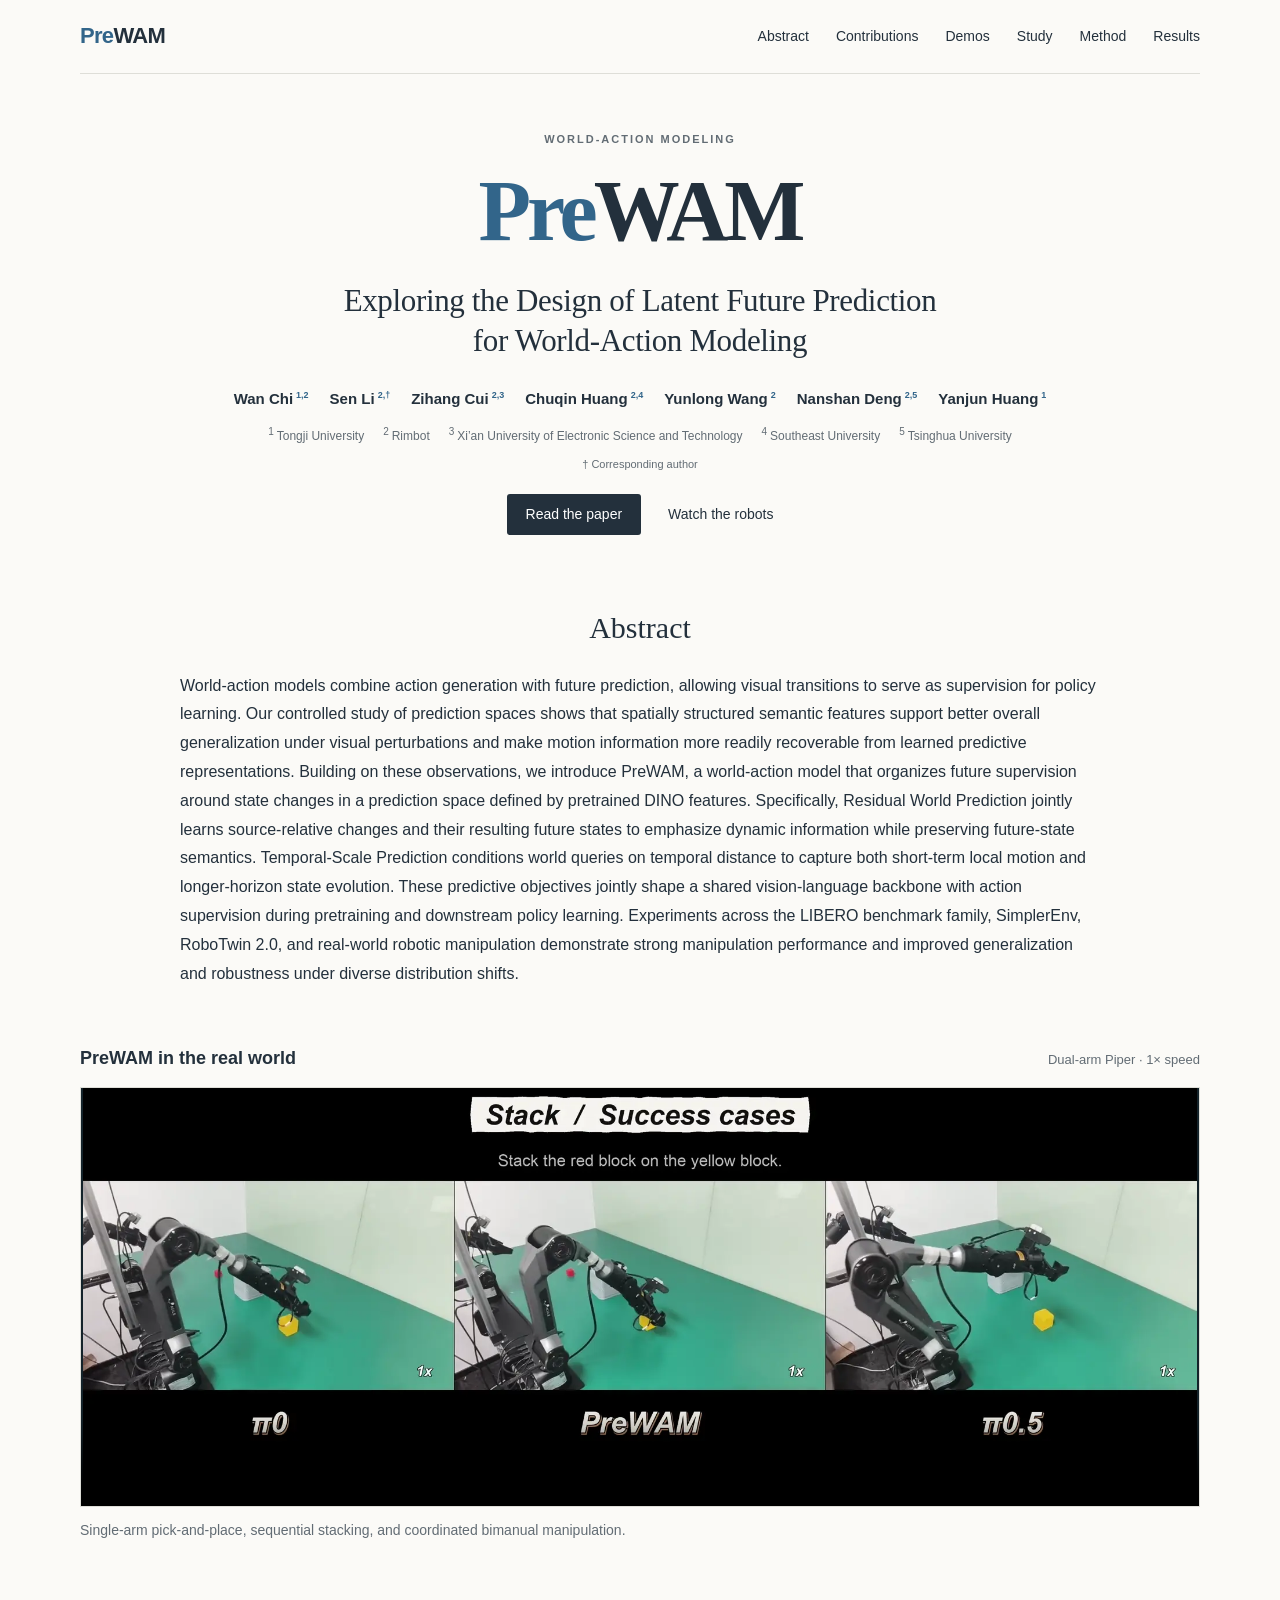
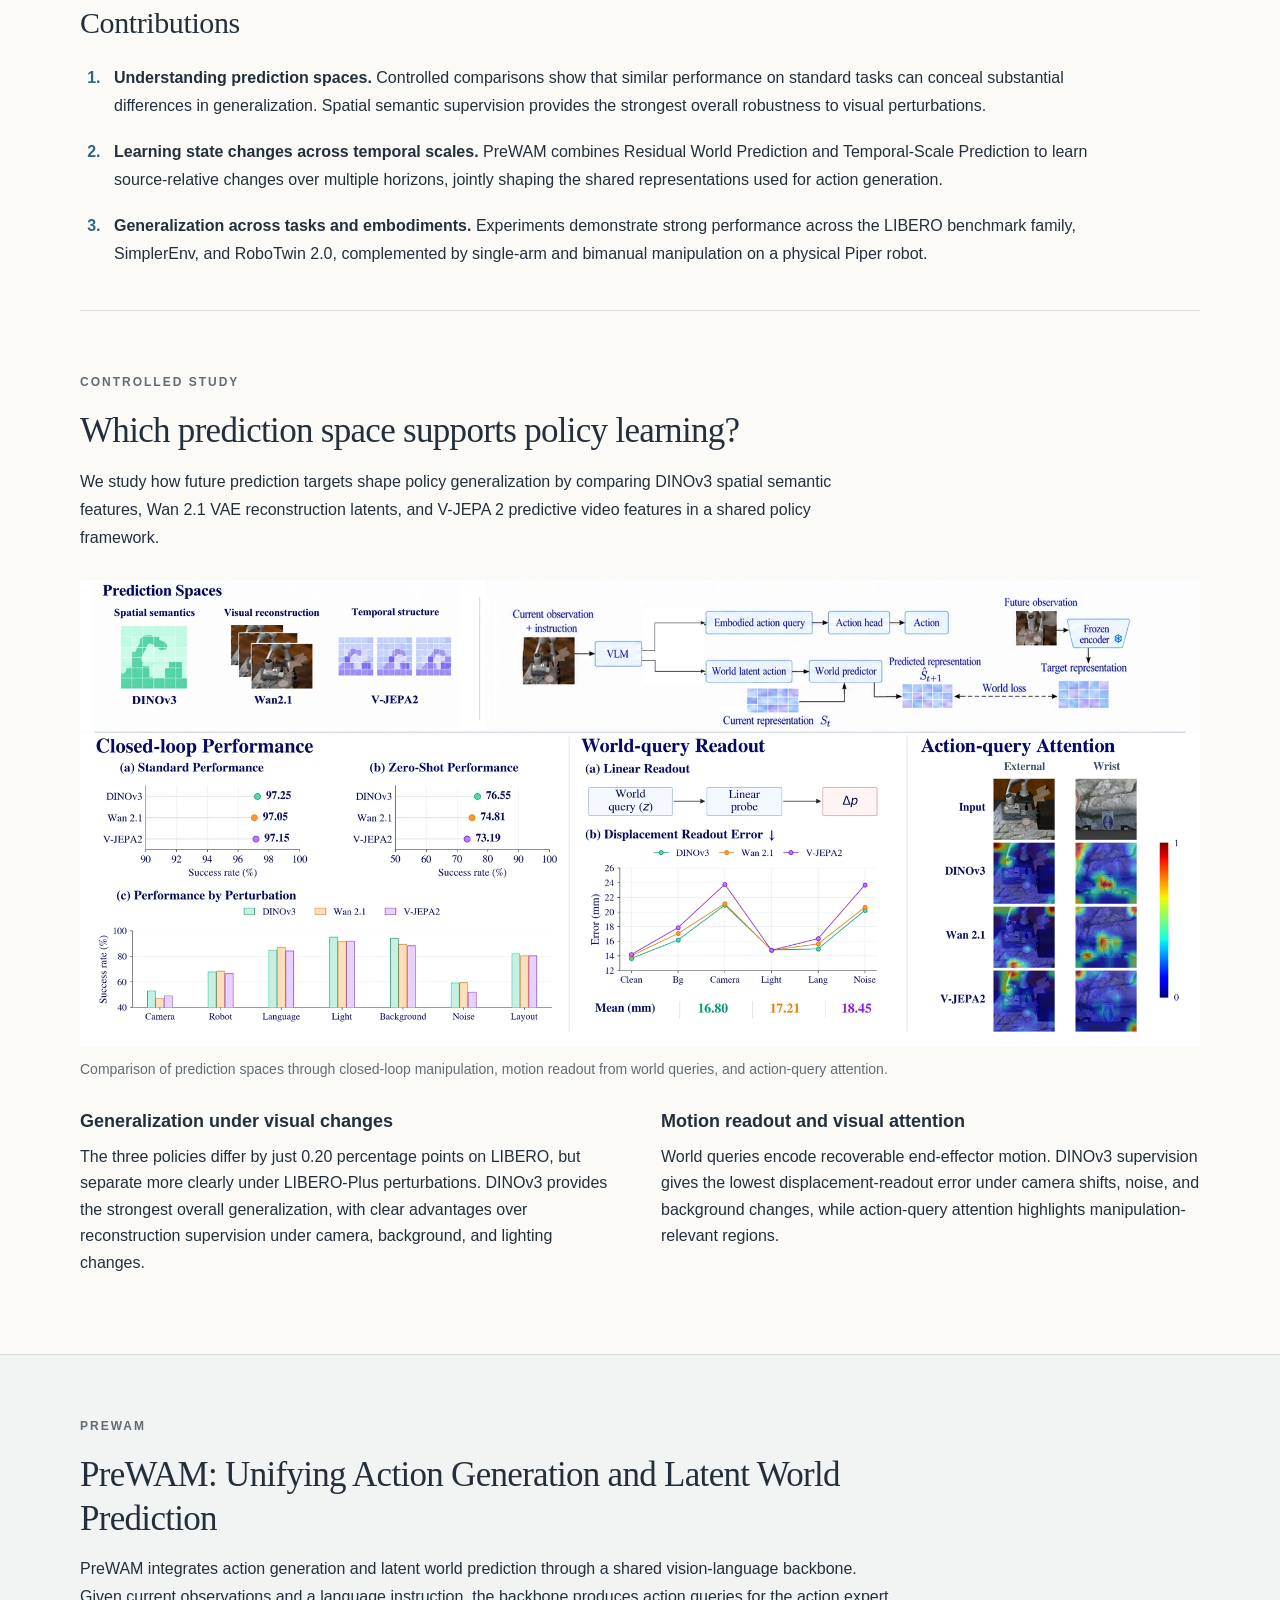
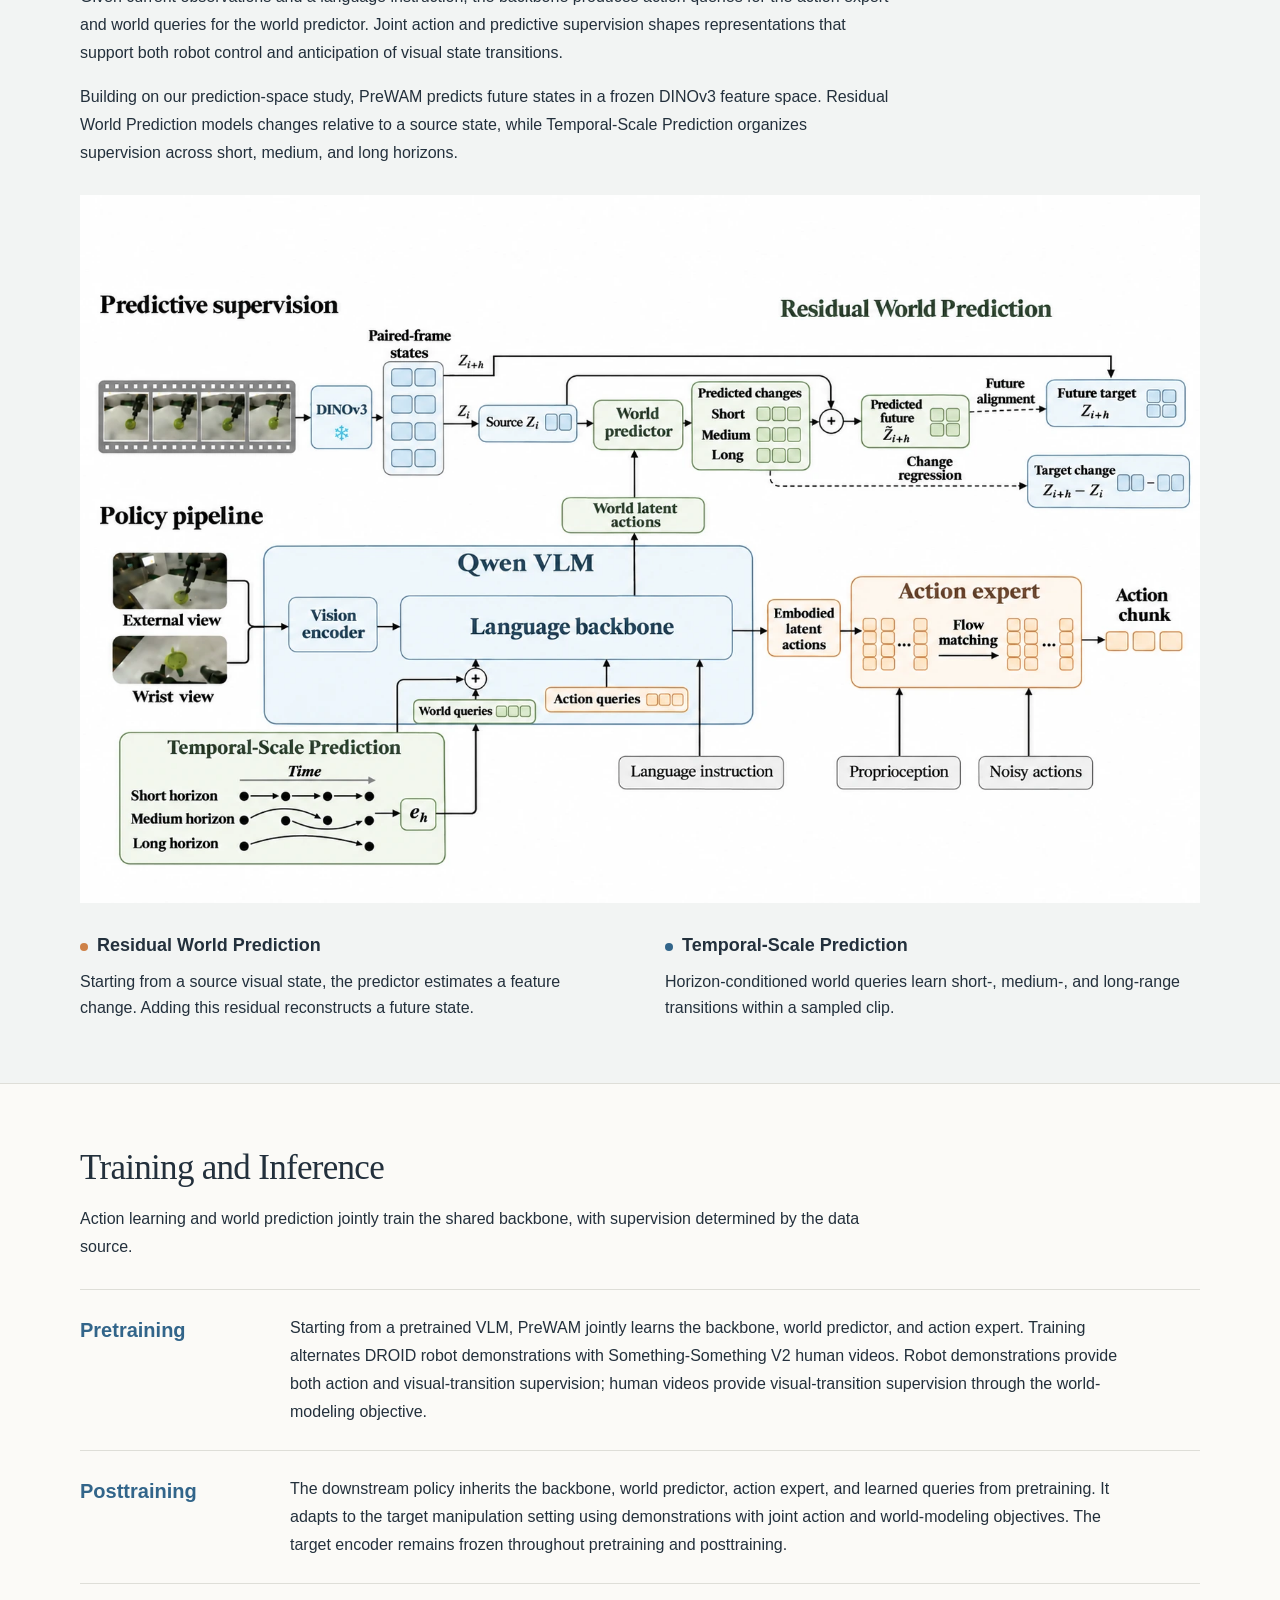
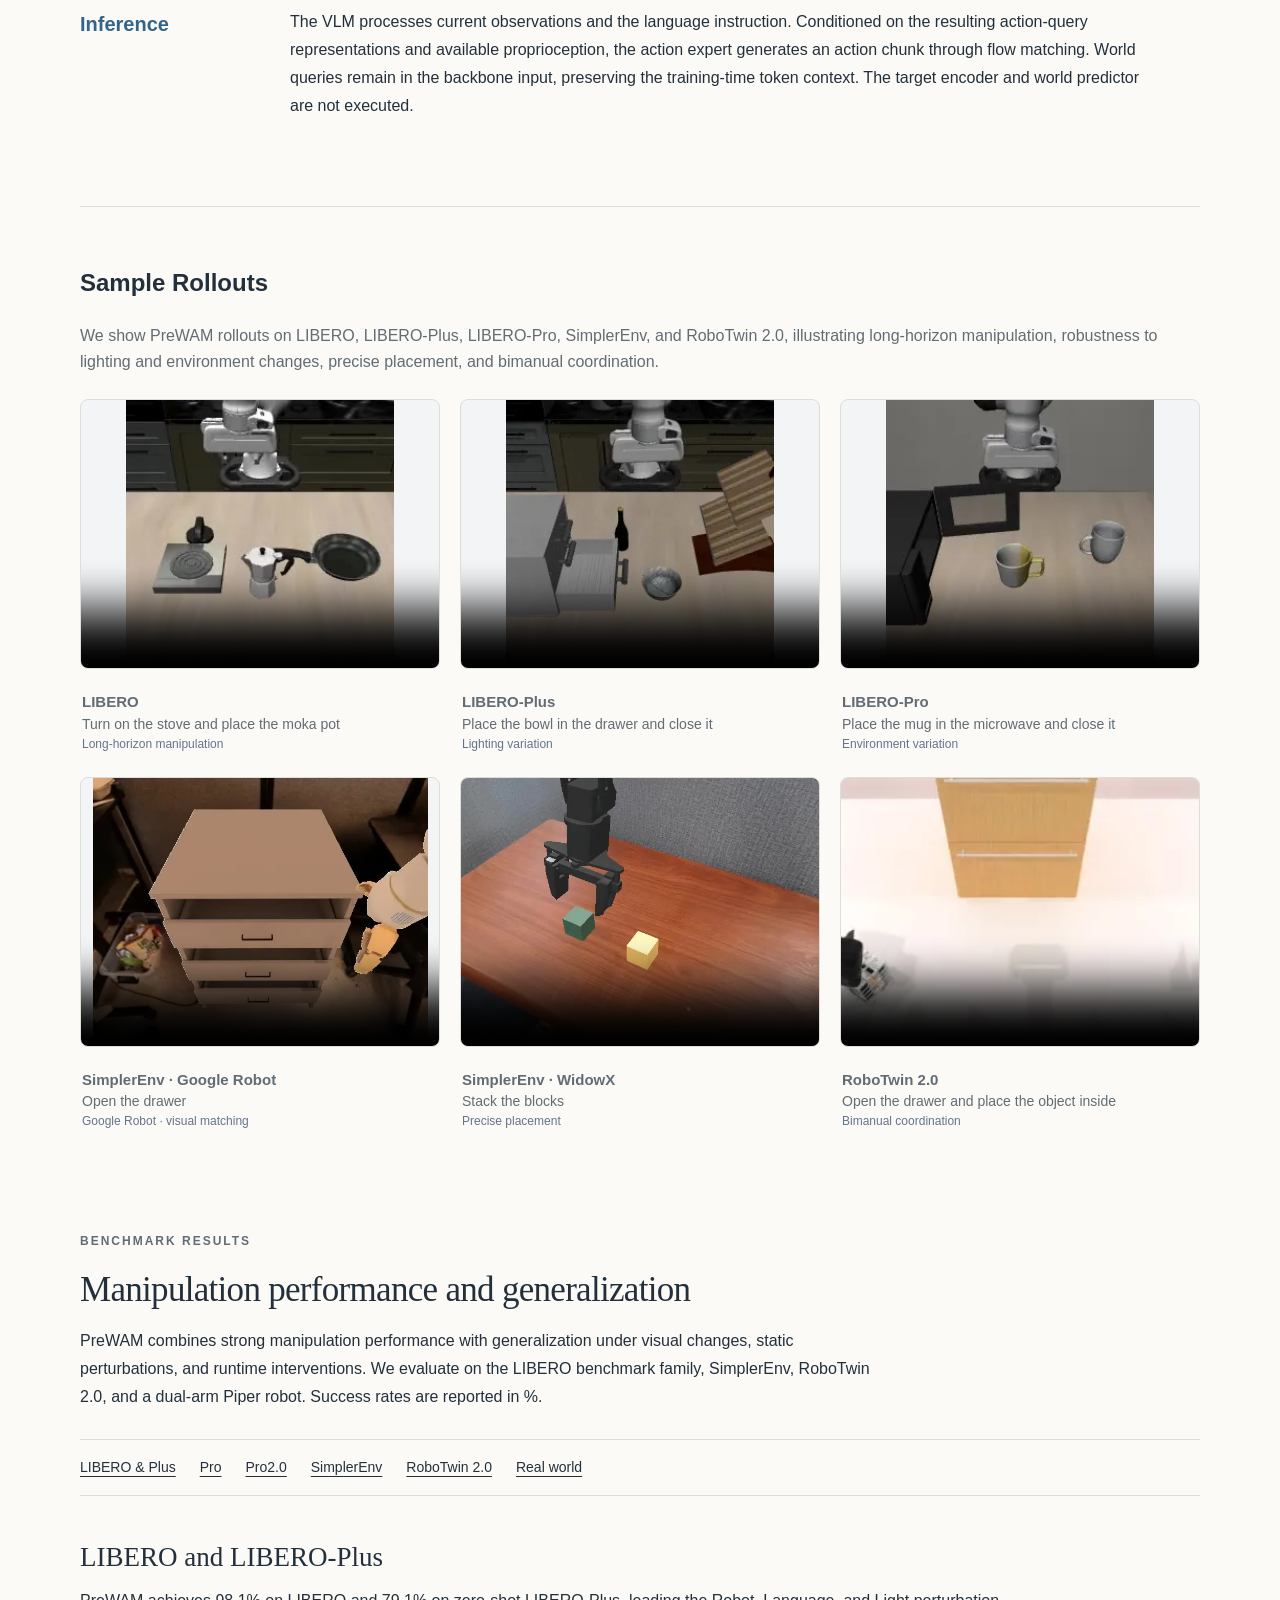
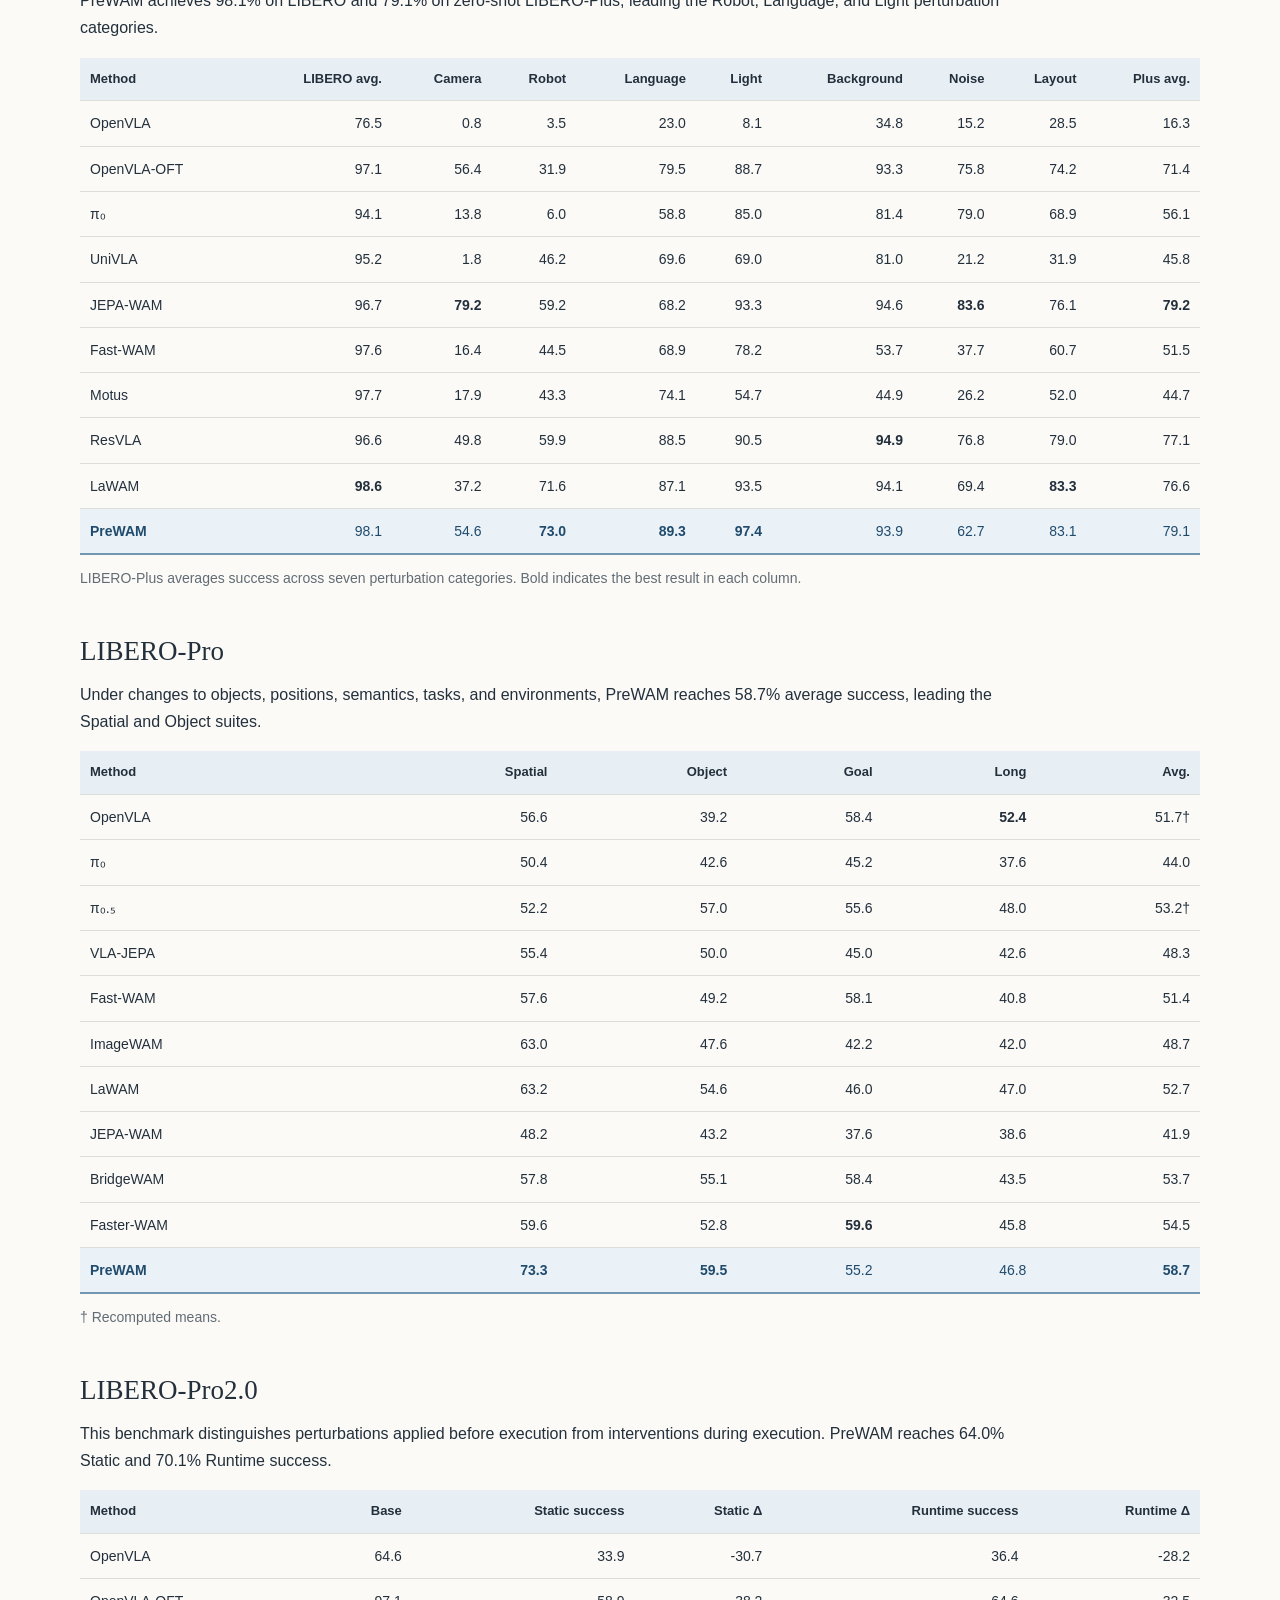
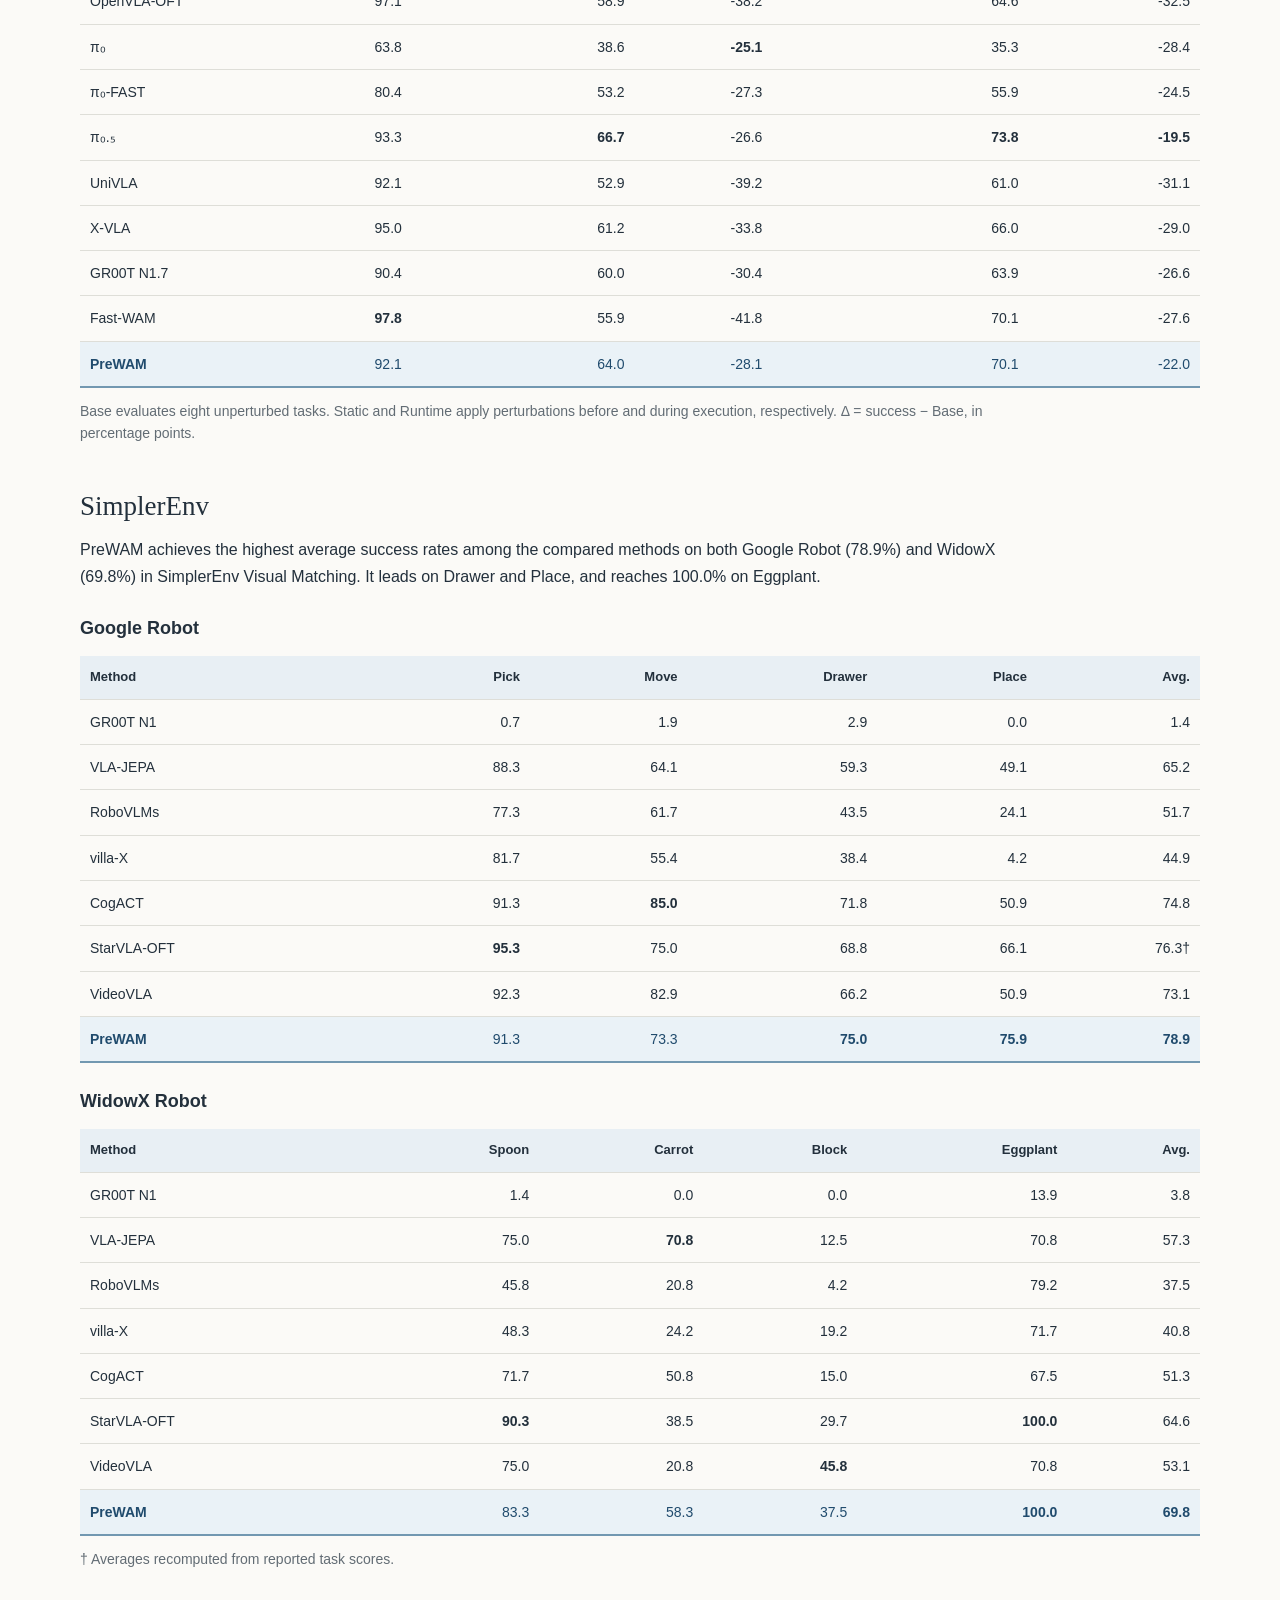
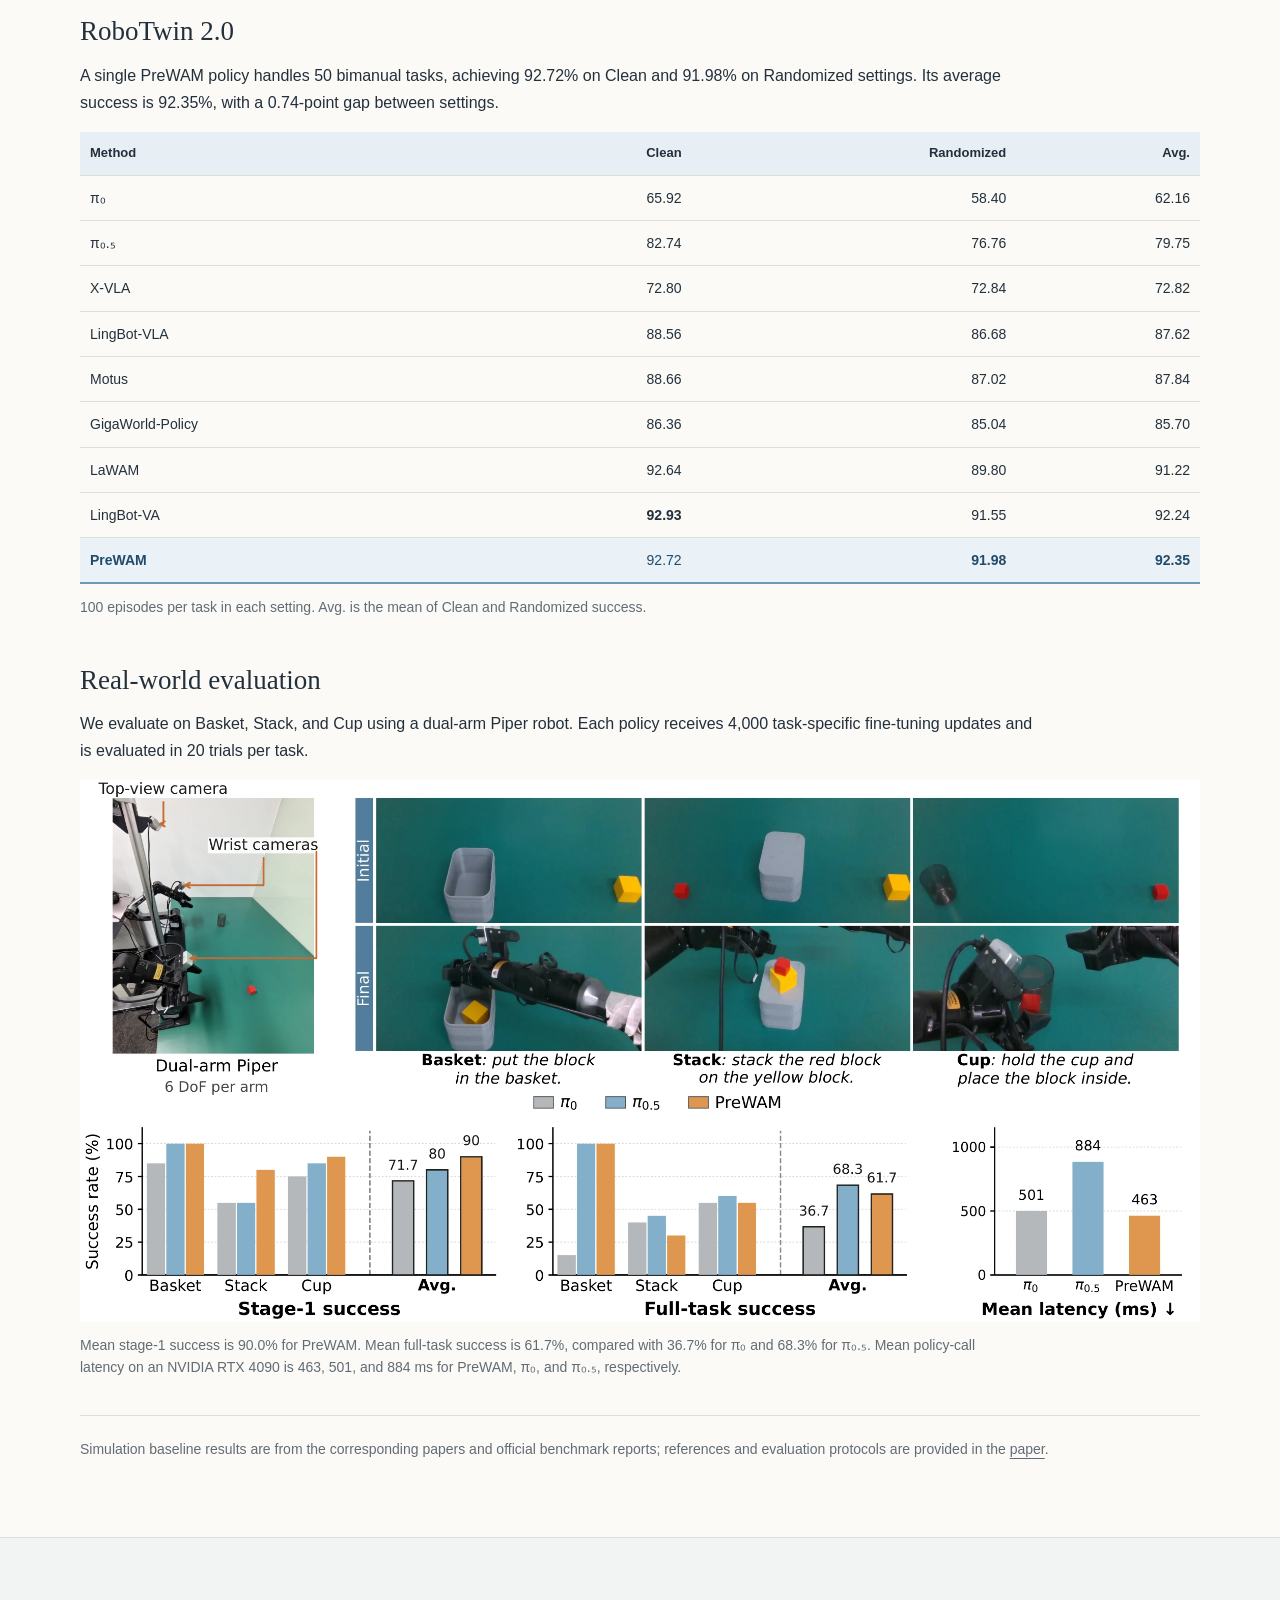
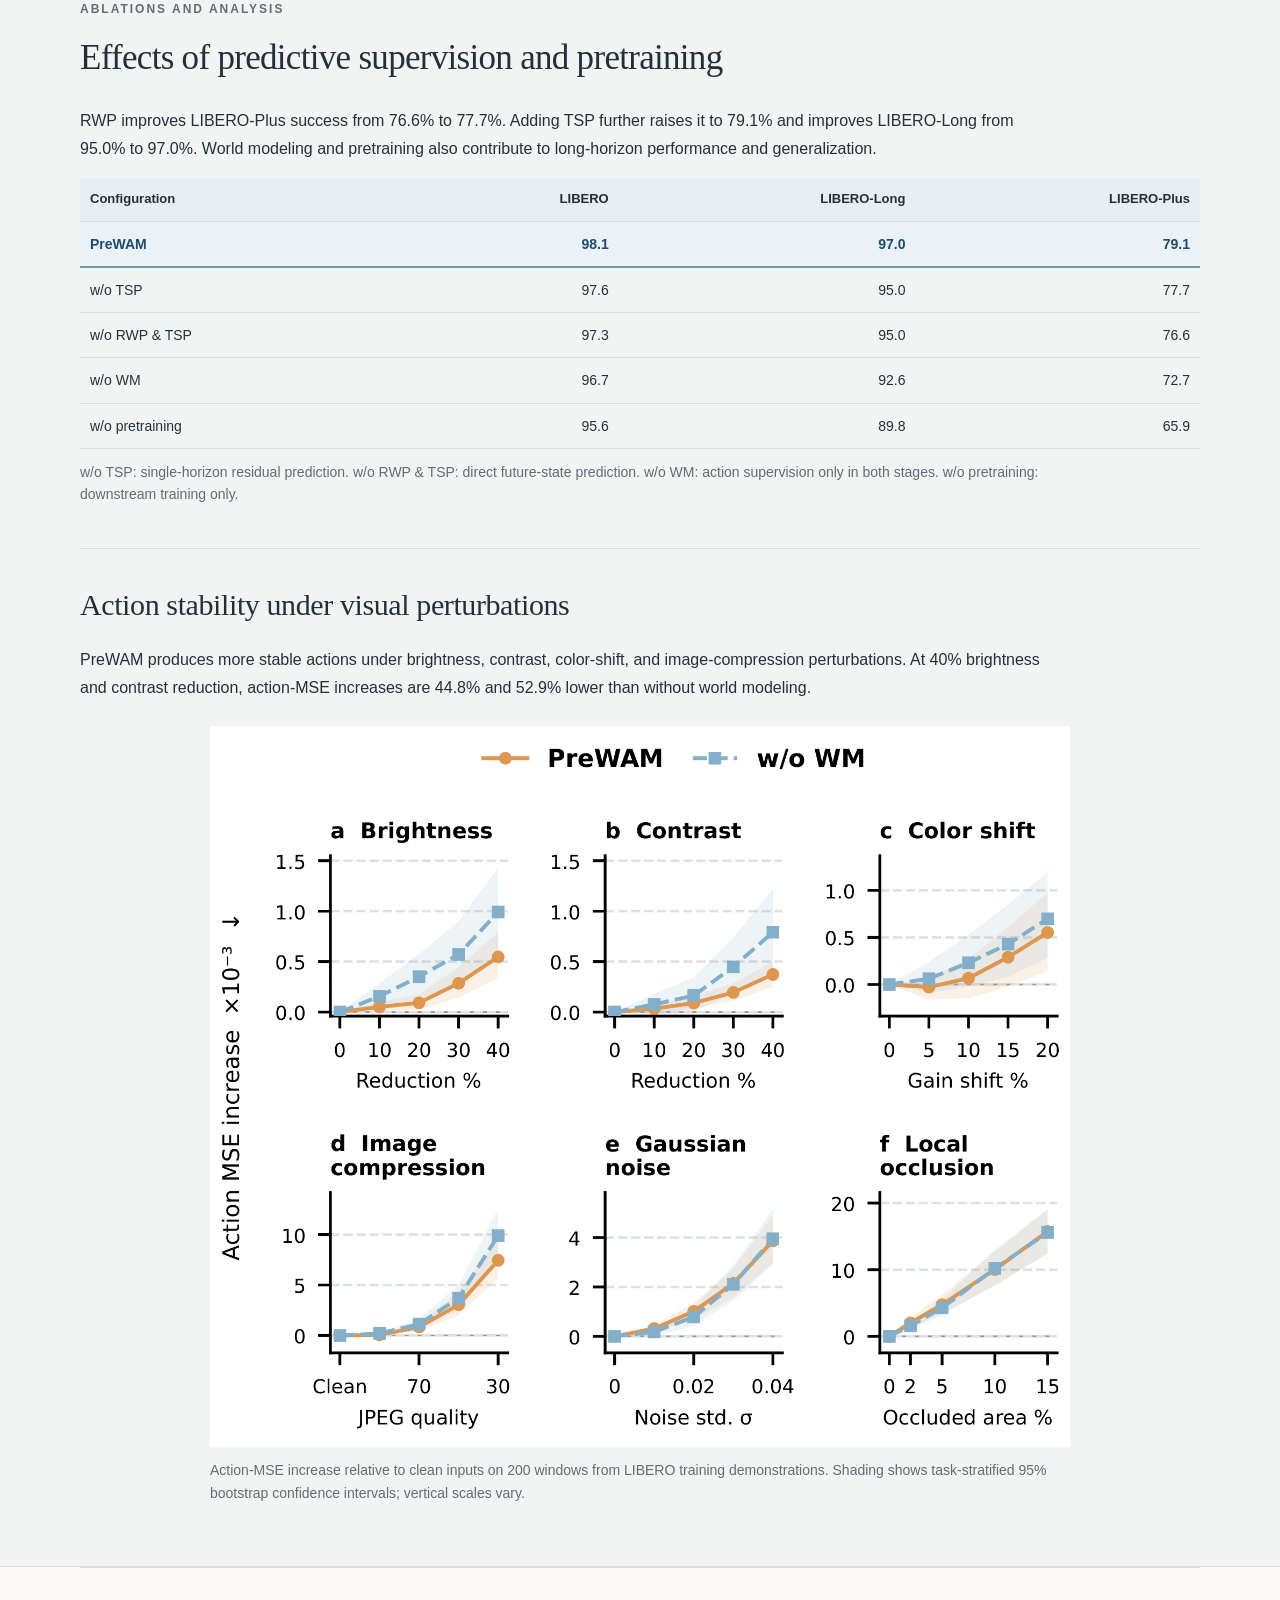
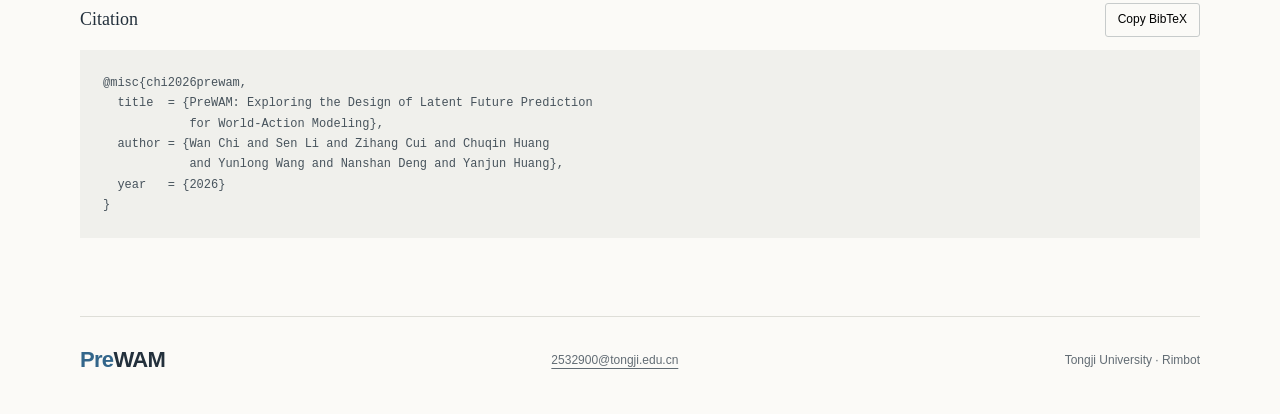
==== index.html @ c5b66b83 "Use distinct bowl-and-drawer task for Plus rollout" ====
<!DOCTYPE html>

<html lang="en">
<head>
<meta charset="utf-8"/>
<meta content="width=device-width, initial-scale=1" name="viewport"/>
<meta content="PreWAM: Exploring the Design of Latent Future Prediction for World-Action Modeling. Research, robot demonstrations, and evaluation results." name="description"/>
<meta content="#fbfaf7" name="theme-color"/>
<meta content="PreWAM — Latent Future Prediction for World-Action Modeling" property="og:title"/>
<meta content="Exploring what to predict, and how to predict it, for robot policies." property="og:description"/>
<meta content="website" property="og:type"/>
<meta content="https://newbrains1.github.io/PreWAM/assets/images/real-world-poster.webp" property="og:image"/>
<title>PreWAM · World-Action Modeling</title>
<link href="favicon.svg" rel="icon" type="image/svg+xml"/>
<link href="styles.css" rel="stylesheet"/>
<script defer="" src="script.js"></script>
</head>
<body>
<a class="skip-link" href="#main">Skip to content</a>
<header class="site-header">
<a aria-label="PreWAM home" class="wordmark" href="#top">Pre<span>WAM</span></a>
<nav aria-label="Page navigation"><a href="#abstract">Abstract</a><a href="#contributions">Contributions</a><a href="#demonstrations">Demos</a><a href="#prediction-spaces">Study</a><a href="#method">Method</a><a href="#results">Results</a></nav>
</header>
<main id="main">
<section class="hero page-width" id="top">
<p class="eyebrow">WORLD-ACTION MODELING</p>
<h1><span class="project-name">Pre<span>WAM</span></span><span class="paper-title">Exploring the Design of Latent Future Prediction<br class="desktop-break"/> for World-Action Modeling</span></h1>
<div class="authors">
<a href="https://github.com/newbrains1">Wan Chi<sup>1,2</sup></a><span>Sen Li<sup>2,†</sup></span><span>Zihang Cui<sup>2,3</sup></span><span>Chuqin Huang<sup>2,4</sup></span><span>Yunlong Wang<sup>2</sup></span><span>Nanshan Deng<sup>2,5</sup></span><span>Yanjun Huang<sup>1</sup></span>
</div>
<div class="affiliations"><span><sup>1</sup>Tongji University</span><span><sup>2</sup>Rimbot</span><span><sup>3</sup>Xi’an University of Electronic Science and Technology</span><span><sup>4</sup>Southeast University</span><span><sup>5</sup>Tsinghua University</span></div>
<p class="correspondence">† Corresponding author</p>
<div class="paper-links"><a class="paper-link" href="assets/papers/PreWAM.pdf" rel="noopener" target="_blank">Read the paper </a><a href="#demonstrations">Watch the robots </a></div>
</section><section aria-labelledby="abstract-heading" class="page-width abstract-section" id="abstract"><h2 id="abstract-heading">Abstract</h2><p id="paper-abstract">World-action models combine action generation with future prediction, allowing visual transitions to serve as supervision for policy learning. Our controlled study of prediction spaces shows that spatially structured semantic features support better overall generalization under visual perturbations and make motion information more readily recoverable from learned predictive representations. Building on these observations, we introduce PreWAM, a world-action model that organizes future supervision around state changes in a prediction space defined by pretrained DINO features. Specifically, Residual World Prediction jointly learns source-relative changes and their resulting future states to emphasize dynamic information while preserving future-state semantics. Temporal-Scale Prediction conditions world queries on temporal distance to capture both short-term local motion and longer-horizon state evolution. These predictive objectives jointly shape a shared vision-language backbone with action supervision during pretraining and downstream policy learning. Experiments across the LIBERO benchmark family, SimplerEnv, RoboTwin 2.0, and real-world robotic manipulation demonstrate strong manipulation performance and improved generalization and robustness under diverse distribution shifts.</p></section>
<section aria-labelledby="demo-heading" class="page-width demonstration" id="demonstrations">
<div class="section-line"><h2 id="demo-heading">PreWAM in the real world</h2><span>Dual-arm Piper · 1× speed</span></div>
<video aria-label="PreWAM real-world manipulation demonstrations, shown at original speed" controls="" playsinline="" poster="assets/images/real-world-poster.webp" preload="none">
<source src="assets/videos/prewam-real-world.mp4" type="video/mp4"/>
<a href="assets/videos/prewam-real-world.mp4">Download the demonstration video</a>.
    </video>
<p class="caption">Single-arm pick-and-place, sequential stacking, and coordinated bimanual manipulation.</p>
</section><section aria-labelledby="contributions-heading" class="page-width highlights-section" id="contributions"><h2 id="contributions-heading">Contributions</h2><ol class="contributions-list"><li><strong>Understanding prediction spaces.</strong> Controlled comparisons show that similar performance on standard tasks can conceal substantial differences in generalization. Spatial semantic supervision provides the strongest overall robustness to visual perturbations.</li><li><strong>Learning state changes across temporal scales.</strong> PreWAM combines Residual World Prediction and Temporal-Scale Prediction to learn source-relative changes over multiple horizons, jointly shaping the shared representations used for action generation.</li><li><strong>Generalization across tasks and embodiments.</strong> Experiments demonstrate strong performance across the LIBERO benchmark family, SimplerEnv, and RoboTwin 2.0, complemented by single-arm and bimanual manipulation on a physical Piper robot.</li></ol></section>
<section aria-labelledby="spaces-heading" class="page-width research-section" id="prediction-spaces">
<div class="section-heading"><p class="section-label">CONTROLLED STUDY</p><h2 id="spaces-heading">Which prediction space supports policy learning?</h2><p>We study how future prediction targets shape policy generalization by comparing DINOv3 spatial semantic features, Wan 2.1 VAE reconstruction latents, and V-JEPA 2 predictive video features in a shared policy framework.</p></div>
<figure><a aria-label="Open prediction-space study figure at full size" href="assets/images/representations.webp" rel="noopener" target="_blank"><img alt="Prediction-space comparison showing LIBERO and LIBERO-Plus success rates, attention visualizations, and motion readout results." height="833" loading="lazy" src="assets/images/representations.webp" width="2000"/></a><figcaption>Comparison of prediction spaces through closed-loop manipulation, motion readout from world queries, and action-query attention.</figcaption></figure>
<div class="study-findings"><div><h3>Generalization under visual changes</h3><p>The three policies differ by just 0.20 percentage points on LIBERO, but separate more clearly under LIBERO-Plus perturbations. DINOv3 provides the strongest overall generalization, with clear advantages over reconstruction supervision under camera, background, and lighting changes.</p></div><div><h3>Motion readout and visual attention</h3><p>World queries encode recoverable end-effector motion. DINOv3 supervision gives the lowest displacement-readout error under camera shifts, noise, and background changes, while action-query attention highlights manipulation-relevant regions.</p></div></div></section>
<section aria-labelledby="method-heading" class="method-band" id="method">
<div class="page-width research-section">
<div class="section-heading"><p class="section-label">PREWAM</p><h2 id="method-heading">PreWAM: Unifying Action Generation and Latent World Prediction</h2><p>PreWAM integrates action generation and latent world prediction through a shared vision-language backbone. Given current observations and a language instruction, the backbone produces action queries for the action expert and world queries for the world predictor. Joint action and predictive supervision shapes representations that support both robot control and anticipation of visual state transitions.</p><p>Building on our prediction-space study, PreWAM predicts future states in a frozen DINOv3 feature space. Residual World Prediction models changes relative to a source state, while Temporal-Scale Prediction organizes supervision across short, medium, and long horizons.</p></div>
<figure><a aria-label="Open PreWAM architecture figure at full size" href="assets/images/framework.webp" rel="noopener" target="_blank"><img alt="PreWAM architecture: a shared VLM supplies action and world queries; an action expert generates actions, while a world predictor learns residual future states at multiple temporal scales." height="997" loading="lazy" src="assets/images/framework.webp" width="1578"/></a></figure>
<div class="method-notes"><div><h3><span class="method-dot residual"></span>Residual World Prediction</h3><p>Starting from a source visual state, the predictor estimates a feature change. Adding this residual reconstructs a future state.</p></div><div><h3><span class="method-dot temporal"></span>Temporal-Scale Prediction</h3><p>Horizon-conditioned world queries learn short-, medium-, and long-range transitions within a sampled clip.</p></div></div>
</div>
</section><section aria-labelledby="training-heading" class="page-width research-section training-section" id="training"><div class="section-heading"><h2 id="training-heading">Training and Inference</h2><p>Action learning and world prediction jointly train the shared backbone, with supervision determined by the data source.</p></div><div class="training-stages"><article><h3>Pretraining</h3><p>Starting from a pretrained VLM, PreWAM jointly learns the backbone, world predictor, and action expert. Training alternates DROID robot demonstrations with Something-Something V2 human videos. Robot demonstrations provide both action and visual-transition supervision; human videos provide visual-transition supervision through the world-modeling objective.</p></article><article><h3>Posttraining</h3><p>The downstream policy inherits the backbone, world predictor, action expert, and learned queries from pretraining. It adapts to the target manipulation setting using demonstrations with joint action and world-modeling objectives. The target encoder remains frozen throughout pretraining and posttraining.</p></article><article><h3>Inference</h3><p>The VLM processes current observations and the language instruction. Conditioned on the resulting action-query representations and available proprioception, the action expert generates an action chunk through flow matching. World queries remain in the backbone input, preserving the training-time token context. The target encoder and world predictor are not executed.</p></article></div></section>
<section aria-labelledby="simulation-heading" class="page-width simulation-section" id="simulation-rollouts"><h2 id="simulation-heading">Sample Rollouts</h2><p class="simulation-intro">We show PreWAM rollouts on LIBERO, LIBERO-Plus, LIBERO-Pro, SimplerEnv, and RoboTwin 2.0, illustrating long-horizon manipulation, robustness to lighting and environment changes, precise placement, and bimanual coordination.</p><div class="simulation-grid"><figure class="simulation-card"><video aria-label="LIBERO: Turn on the stove and place the moka pot" controls="" loop="" muted="" playsinline="" poster="assets/videos/simulation/libero-20efbf0f16.webp" preload="none"><source src="assets/videos/simulation/libero-a4952da7a0.mp4" type="video/mp4"/></video><figcaption><strong>LIBERO</strong><span>Turn on the stove and place the moka pot</span><small>Long-horizon manipulation</small></figcaption></figure><figure class="simulation-card"><video aria-label="LIBERO-Plus: Place the bowl in the drawer and close it" controls="" loop="" muted="" playsinline="" poster="assets/videos/simulation/libero-plus-5228ba21b5.webp" preload="none"><source src="assets/videos/simulation/libero-plus-725e6d6b08.mp4" type="video/mp4"/></video><figcaption><strong>LIBERO-Plus</strong><span>Place the bowl in the drawer and close it</span><small>Lighting variation</small></figcaption></figure><figure class="simulation-card"><video aria-label="LIBERO-Pro: Place the mug in the microwave and close it" controls="" loop="" muted="" playsinline="" poster="assets/videos/simulation/libero-pro-d7377e552f.webp" preload="none"><source src="assets/videos/simulation/libero-pro-b46cf221fd.mp4" type="video/mp4"/></video><figcaption><strong>LIBERO-Pro</strong><span>Place the mug in the microwave and close it</span><small>Environment variation</small></figcaption></figure><figure class="simulation-card"><video aria-label="SimplerEnv · Google Robot: Open the drawer" controls="" loop="" muted="" playsinline="" poster="assets/videos/simulation/simpler-google-7368ea69d3.webp" preload="none"><source src="assets/videos/simulation/simpler-google-60f89c7c7b.mp4" type="video/mp4"/></video><figcaption><strong>SimplerEnv · Google Robot</strong><span>Open the drawer</span><small>Google Robot · visual matching</small></figcaption></figure><figure class="simulation-card"><video aria-label="SimplerEnv · WidowX: Stack the blocks" controls="" loop="" muted="" playsinline="" poster="assets/videos/simulation/simpler-widowx-0bfe875775.webp" preload="none"><source src="assets/videos/simulation/simpler-widowx-f1e62a81c6.mp4" type="video/mp4"/></video><figcaption><strong>SimplerEnv · WidowX</strong><span>Stack the blocks</span><small>Precise placement</small></figcaption></figure><figure class="simulation-card"><video aria-label="RoboTwin 2.0: Open the drawer and place the object inside" controls="" loop="" muted="" playsinline="" poster="assets/videos/simulation/robotwin-0c137a198e.webp" preload="none"><source src="assets/videos/simulation/robotwin-6de5a75da1.mp4" type="video/mp4"/></video><figcaption><strong>RoboTwin 2.0</strong><span>Open the drawer and place the object inside</span><small>Bimanual coordination</small></figcaption></figure></div></section><section aria-labelledby="results-heading" class="page-width research-section" id="results"><div class="section-heading"><p class="section-label">BENCHMARK RESULTS</p><h2 id="results-heading">Manipulation performance and generalization</h2><p>PreWAM combines strong manipulation performance with generalization under visual changes, static perturbations, and runtime interventions. We evaluate on the LIBERO benchmark family, SimplerEnv, RoboTwin 2.0, and a dual-arm Piper robot. Success rates are reported in %.</p></div><nav aria-label="Benchmark results" class="benchmark-nav"><a href="#libero">LIBERO &amp; Plus</a><a href="#libero-pro">Pro</a><a href="#libero-pro2">Pro2.0</a><a href="#simpler">SimplerEnv</a><a href="#robotwin">RoboTwin 2.0</a><a href="#real-world">Real world</a></nav><article class="benchmark" id="libero"><h3>LIBERO and LIBERO-Plus</h3><p>PreWAM achieves 98.1% on LIBERO and 79.1% on zero-shot LIBERO-Plus, leading the Robot, Language, and Light perturbation categories.</p><div aria-label="Method comparison table" class="table-scroll" role="region" tabindex="0"><table class="benchmark-table"><thead><tr><th scope="col">Method</th><th scope="col">LIBERO avg.</th><th scope="col">Camera</th><th scope="col">Robot</th><th scope="col">Language</th><th scope="col">Light</th><th scope="col">Background</th><th scope="col">Noise</th><th scope="col">Layout</th><th scope="col">Plus avg.</th></tr></thead><tbody><tr><th scope="row">OpenVLA</th><td>76.5</td><td>0.8</td><td>3.5</td><td>23.0</td><td>8.1</td><td>34.8</td><td>15.2</td><td>28.5</td><td>16.3</td></tr><tr><th scope="row">OpenVLA-OFT</th><td>97.1</td><td>56.4</td><td>31.9</td><td>79.5</td><td>88.7</td><td>93.3</td><td>75.8</td><td>74.2</td><td>71.4</td></tr><tr><th scope="row">π₀</th><td>94.1</td><td>13.8</td><td>6.0</td><td>58.8</td><td>85.0</td><td>81.4</td><td>79.0</td><td>68.9</td><td>56.1</td></tr><tr><th scope="row">UniVLA</th><td>95.2</td><td>1.8</td><td>46.2</td><td>69.6</td><td>69.0</td><td>81.0</td><td>21.2</td><td>31.9</td><td>45.8</td></tr><tr><th scope="row">JEPA-WAM</th><td>96.7</td><td><strong>79.2</strong></td><td>59.2</td><td>68.2</td><td>93.3</td><td>94.6</td><td><strong>83.6</strong></td><td>76.1</td><td><strong>79.2</strong></td></tr><tr><th scope="row">Fast-WAM</th><td>97.6</td><td>16.4</td><td>44.5</td><td>68.9</td><td>78.2</td><td>53.7</td><td>37.7</td><td>60.7</td><td>51.5</td></tr><tr><th scope="row">Motus</th><td>97.7</td><td>17.9</td><td>43.3</td><td>74.1</td><td>54.7</td><td>44.9</td><td>26.2</td><td>52.0</td><td>44.7</td></tr><tr><th scope="row">ResVLA</th><td>96.6</td><td>49.8</td><td>59.9</td><td>88.5</td><td>90.5</td><td><strong>94.9</strong></td><td>76.8</td><td>79.0</td><td>77.1</td></tr><tr><th scope="row">LaWAM</th><td><strong>98.6</strong></td><td>37.2</td><td>71.6</td><td>87.1</td><td>93.5</td><td>94.1</td><td>69.4</td><td><strong>83.3</strong></td><td>76.6</td></tr><tr class="ours"><th scope="row"><strong>PreWAM</strong></th><td>98.1</td><td>54.6</td><td><strong>73.0</strong></td><td><strong>89.3</strong></td><td><strong>97.4</strong></td><td>93.9</td><td>62.7</td><td>83.1</td><td>79.1</td></tr></tbody></table></div><p class="table-note">LIBERO-Plus averages success across seven perturbation categories. Bold indicates the best result in each column.</p></article><article class="benchmark" id="libero-pro"><h3>LIBERO-Pro</h3><p>Under changes to objects, positions, semantics, tasks, and environments, PreWAM reaches 58.7% average success, leading the Spatial and Object suites.</p><div aria-label="Method comparison table" class="table-scroll" role="region" tabindex="0"><table class="benchmark-table"><thead><tr><th scope="col">Method</th><th scope="col">Spatial</th><th scope="col">Object</th><th scope="col">Goal</th><th scope="col">Long</th><th scope="col">Avg.</th></tr></thead><tbody><tr><th scope="row">OpenVLA</th><td>56.6</td><td>39.2</td><td>58.4</td><td><strong>52.4</strong></td><td>51.7†</td></tr><tr><th scope="row">π₀</th><td>50.4</td><td>42.6</td><td>45.2</td><td>37.6</td><td>44.0</td></tr><tr><th scope="row">π₀.₅</th><td>52.2</td><td>57.0</td><td>55.6</td><td>48.0</td><td>53.2†</td></tr><tr><th scope="row">VLA-JEPA</th><td>55.4</td><td>50.0</td><td>45.0</td><td>42.6</td><td>48.3</td></tr><tr><th scope="row">Fast-WAM</th><td>57.6</td><td>49.2</td><td>58.1</td><td>40.8</td><td>51.4</td></tr><tr><th scope="row">ImageWAM</th><td>63.0</td><td>47.6</td><td>42.2</td><td>42.0</td><td>48.7</td></tr><tr><th scope="row">LaWAM</th><td>63.2</td><td>54.6</td><td>46.0</td><td>47.0</td><td>52.7</td></tr><tr><th scope="row">JEPA-WAM</th><td>48.2</td><td>43.2</td><td>37.6</td><td>38.6</td><td>41.9</td></tr><tr><th scope="row">BridgeWAM</th><td>57.8</td><td>55.1</td><td>58.4</td><td>43.5</td><td>53.7</td></tr><tr><th scope="row">Faster-WAM</th><td>59.6</td><td>52.8</td><td><strong>59.6</strong></td><td>45.8</td><td>54.5</td></tr><tr class="ours"><th scope="row">PreWAM</th><td><strong>73.3</strong></td><td><strong>59.5</strong></td><td>55.2</td><td>46.8</td><td><strong>58.7</strong></td></tr></tbody></table></div><p class="table-note">† Recomputed means.</p></article><article class="benchmark" id="libero-pro2"><h3>LIBERO-Pro2.0</h3><p>This benchmark distinguishes perturbations applied before execution from interventions during execution. PreWAM reaches 64.0% Static and 70.1% Runtime success.</p><div aria-label="Method comparison table" class="table-scroll" role="region" tabindex="0"><table class="benchmark-table"><thead><tr><th scope="col">Method</th><th scope="col">Base</th><th scope="col">Static success</th><th scope="col">Static Δ</th><th scope="col">Runtime success</th><th scope="col">Runtime Δ</th></tr></thead><tbody><tr><th scope="row">OpenVLA</th><td>64.6</td><td>33.9</td><td>-30.7</td><td>36.4</td><td>-28.2</td></tr><tr><th scope="row">OpenVLA-OFT</th><td>97.1</td><td>58.9</td><td>-38.2</td><td>64.6</td><td>-32.5</td></tr><tr><th scope="row">π₀</th><td>63.8</td><td>38.6</td><td><strong>-25.1</strong></td><td>35.3</td><td>-28.4</td></tr><tr><th scope="row">π₀-FAST</th><td>80.4</td><td>53.2</td><td>-27.3</td><td>55.9</td><td>-24.5</td></tr><tr><th scope="row">π₀.₅</th><td>93.3</td><td><strong>66.7</strong></td><td>-26.6</td><td><strong>73.8</strong></td><td><strong>-19.5</strong></td></tr><tr><th scope="row">UniVLA</th><td>92.1</td><td>52.9</td><td>-39.2</td><td>61.0</td><td>-31.1</td></tr><tr><th scope="row">X-VLA</th><td>95.0</td><td>61.2</td><td>-33.8</td><td>66.0</td><td>-29.0</td></tr><tr><th scope="row">GR00T N1.7</th><td>90.4</td><td>60.0</td><td>-30.4</td><td>63.9</td><td>-26.6</td></tr><tr><th scope="row">Fast-WAM</th><td><strong>97.8</strong></td><td>55.9</td><td>-41.8</td><td>70.1</td><td>-27.6</td></tr><tr class="ours"><th scope="row"><strong>PreWAM</strong></th><td>92.1</td><td>64.0</td><td>-28.1</td><td>70.1</td><td>-22.0</td></tr></tbody></table></div><p class="table-note">Base evaluates eight unperturbed tasks. Static and Runtime apply perturbations before and during execution, respectively. Δ = success − Base, in percentage points.</p></article><article class="benchmark" id="simpler"><h3>SimplerEnv</h3><p>PreWAM achieves the highest average success rates among the compared methods on both Google Robot (78.9%) and WidowX (69.8%) in SimplerEnv Visual Matching. It leads on Drawer and Place, and reaches 100.0% on Eggplant.</p><h4>Google Robot</h4><div aria-label="Method comparison table" class="table-scroll" role="region" tabindex="0"><table class="benchmark-table"><thead><tr><th scope="col">Method</th><th scope="col">Pick</th><th scope="col">Move</th><th scope="col">Drawer</th><th scope="col">Place</th><th scope="col">Avg.</th></tr></thead><tbody><tr><th scope="row">GR00T N1</th><td>0.7</td><td>1.9</td><td>2.9</td><td>0.0</td><td>1.4</td></tr><tr><th scope="row">VLA-JEPA</th><td>88.3</td><td>64.1</td><td>59.3</td><td>49.1</td><td>65.2</td></tr><tr><th scope="row">RoboVLMs</th><td>77.3</td><td>61.7</td><td>43.5</td><td>24.1</td><td>51.7</td></tr><tr><th scope="row">villa-X</th><td>81.7</td><td>55.4</td><td>38.4</td><td>4.2</td><td>44.9</td></tr><tr><th scope="row">CogACT</th><td>91.3</td><td><strong>85.0</strong></td><td>71.8</td><td>50.9</td><td>74.8</td></tr><tr><th scope="row">StarVLA-OFT</th><td><strong>95.3</strong></td><td>75.0</td><td>68.8</td><td>66.1</td><td>76.3†</td></tr><tr><th scope="row">VideoVLA</th><td>92.3</td><td>82.9</td><td>66.2</td><td>50.9</td><td>73.1</td></tr><tr class="ours"><th scope="row"><strong>PreWAM</strong></th><td>91.3</td><td>73.3</td><td><strong>75.0</strong></td><td><strong>75.9</strong></td><td><strong>78.9</strong></td></tr></tbody></table></div><h4>WidowX Robot</h4><div aria-label="Method comparison table" class="table-scroll" role="region" tabindex="0"><table class="benchmark-table"><thead><tr><th scope="col">Method</th><th scope="col">Spoon</th><th scope="col">Carrot</th><th scope="col">Block</th><th scope="col">Eggplant</th><th scope="col">Avg.</th></tr></thead><tbody><tr><th scope="row">GR00T N1</th><td>1.4</td><td>0.0</td><td>0.0</td><td>13.9</td><td>3.8</td></tr><tr><th scope="row">VLA-JEPA</th><td>75.0</td><td><strong>70.8</strong></td><td>12.5</td><td>70.8</td><td>57.3</td></tr><tr><th scope="row">RoboVLMs</th><td>45.8</td><td>20.8</td><td>4.2</td><td>79.2</td><td>37.5</td></tr><tr><th scope="row">villa-X</th><td>48.3</td><td>24.2</td><td>19.2</td><td>71.7</td><td>40.8</td></tr><tr><th scope="row">CogACT</th><td>71.7</td><td>50.8</td><td>15.0</td><td>67.5</td><td>51.3</td></tr><tr><th scope="row">StarVLA-OFT</th><td><strong>90.3</strong></td><td>38.5</td><td>29.7</td><td><strong>100.0</strong></td><td>64.6</td></tr><tr><th scope="row">VideoVLA</th><td>75.0</td><td>20.8</td><td><strong>45.8</strong></td><td>70.8</td><td>53.1</td></tr><tr class="ours"><th scope="row"><strong>PreWAM</strong></th><td>83.3</td><td>58.3</td><td>37.5</td><td><strong>100.0</strong></td><td><strong>69.8</strong></td></tr></tbody></table></div><p class="table-note">† Averages recomputed from reported task scores.</p></article><article class="benchmark" id="robotwin"><h3>RoboTwin 2.0</h3><p>A single PreWAM policy handles 50 bimanual tasks, achieving 92.72% on Clean and 91.98% on Randomized settings. Its average success is 92.35%, with a 0.74-point gap between settings.</p><div aria-label="Method comparison table" class="table-scroll" role="region" tabindex="0"><table class="benchmark-table"><thead><tr><th scope="col">Method</th><th scope="col">Clean</th><th scope="col">Randomized</th><th scope="col">Avg.</th></tr></thead><tbody><tr><th scope="row">π₀</th><td>65.92</td><td>58.40</td><td>62.16</td></tr><tr><th scope="row">π₀.₅</th><td>82.74</td><td>76.76</td><td>79.75</td></tr><tr><th scope="row">X-VLA</th><td>72.80</td><td>72.84</td><td>72.82</td></tr><tr><th scope="row">LingBot-VLA</th><td>88.56</td><td>86.68</td><td>87.62</td></tr><tr><th scope="row">Motus</th><td>88.66</td><td>87.02</td><td>87.84</td></tr><tr><th scope="row">GigaWorld-Policy</th><td>86.36</td><td>85.04</td><td>85.70</td></tr><tr><th scope="row">LaWAM</th><td>92.64</td><td>89.80</td><td>91.22</td></tr><tr><th scope="row">LingBot-VA</th><td><strong>92.93</strong></td><td>91.55</td><td>92.24</td></tr><tr class="ours"><th scope="row"><strong>PreWAM</strong></th><td>92.72</td><td><strong>91.98</strong></td><td><strong>92.35</strong></td></tr></tbody></table></div><p class="table-note">100 episodes per task in each setting. Avg. is the mean of Clean and Randomized success.</p></article><article class="benchmark" id="real-world"><h3>Real-world evaluation</h3><p>We evaluate on Basket, Stack, and Cup using a dual-arm Piper robot. Each policy receives 4,000 task-specific fine-tuning updates and is evaluated in 20 trials per task.</p><figure><a href="assets/images/real-world-results.webp" rel="noopener" target="_blank"><img alt="Dual-arm Piper setup and Basket, Stack, Cup tasks, with stage-1 success, full-task success, and policy-call latency comparisons." height="1064" loading="lazy" src="assets/images/real-world-results.webp" width="2200"/></a><figcaption>Mean stage-1 success is 90.0% for PreWAM. Mean full-task success is 61.7%, compared with 36.7% for π₀ and 68.3% for π₀.₅. Mean policy-call latency on an NVIDIA RTX 4090 is 463, 501, and 884 ms for PreWAM, π₀, and π₀.₅, respectively.</figcaption></figure></article><p class="results-source">Simulation baseline results are from the corresponding papers and official benchmark reports; references and evaluation protocols are provided in the <a href="assets/papers/PreWAM.pdf">paper</a>.</p></section><section class="analysis-band" id="analyses"><div class="page-width research-section"><div class="section-heading"><p class="section-label">ABLATIONS AND ANALYSIS</p><h2>Effects of predictive supervision and pretraining</h2></div><article class="benchmark" id="ablations"><p>RWP improves LIBERO-Plus success from 76.6% to 77.7%. Adding TSP further raises it to 79.1% and improves LIBERO-Long from 95.0% to 97.0%. World modeling and pretraining also contribute to long-horizon performance and generalization.</p><div aria-label="Configuration comparison table" class="table-scroll" role="region" tabindex="0"><table class="benchmark-table"><thead><tr><th scope="col">Configuration</th><th scope="col">LIBERO</th><th scope="col">LIBERO-Long</th><th scope="col">LIBERO-Plus</th></tr></thead><tbody><tr class="ours"><th scope="row"><strong>PreWAM</strong></th><td><strong>98.1</strong></td><td><strong>97.0</strong></td><td><strong>79.1</strong></td></tr><tr><th scope="row">w/o TSP</th><td>97.6</td><td>95.0</td><td>77.7</td></tr><tr><th scope="row">w/o RWP &amp; TSP</th><td>97.3</td><td>95.0</td><td>76.6</td></tr><tr><th scope="row">w/o WM</th><td>96.7</td><td>92.6</td><td>72.7</td></tr><tr><th scope="row">w/o pretraining</th><td>95.6</td><td>89.8</td><td>65.9</td></tr></tbody></table></div><p class="table-note">w/o TSP: single-horizon residual prediction. w/o RWP &amp; TSP: direct future-state prediction. w/o WM: action supervision only in both stages. w/o pretraining: downstream training only.</p></article><article aria-labelledby="stability-heading" class="action-stability" id="action-stability"><h3 id="stability-heading">Action stability under visual perturbations</h3><p>PreWAM produces more stable actions under brightness, contrast, color-shift, and image-compression perturbations. At 40% brightness and contrast reduction, action-MSE increases are 44.8% and 52.9% lower than without world modeling.</p><figure class="perturbation-figure"><a href="assets/images/perturbations.webp" rel="noopener" target="_blank"><img alt="Action-MSE increase versus perturbation strength for PreWAM and the variant without world modeling across six visual perturbations." height="1342" loading="lazy" src="assets/images/perturbations.webp" width="1600"/></a><figcaption>Action-MSE increase relative to clean inputs on 200 windows from LIBERO training demonstrations. Shading shows task-stratified 95% bootstrap confidence intervals; vertical scales vary.</figcaption></figure></article></div></section>
<section aria-labelledby="citation-heading" class="page-width citation-section" id="citation"><div class="section-line"><h2 id="citation-heading">Citation</h2><button id="copy-citation" type="button">Copy BibTeX</button></div><pre><code id="bibtex">@misc{chi2026prewam,
  title  = {PreWAM: Exploring the Design of Latent Future Prediction
            for World-Action Modeling},
  author = {Wan Chi and Sen Li and Zihang Cui and Chuqin Huang
            and Yunlong Wang and Nanshan Deng and Yanjun Huang},
  year   = {2026}
}</code></pre><p aria-live="polite" id="copy-status" role="status"></p></section>
</main>
<footer class="page-width"><a class="wordmark" href="#top">Pre<span>WAM</span></a><a href="mailto:2532900@tongji.edu.cn">2532900@tongji.edu.cn</a><span>Tongji University · Rimbot</span></footer>
</body>
</html>
---- styles.css ----
:root{--ink:#23303c;--muted:#626c74;--blue:#32658a;--orange:#ce8147;--paper:#fbfaf7;--line:#deded8;--soft:#f2f4f3;--width:1120px}
*{box-sizing:border-box}html{scroll-behavior:smooth;scroll-padding-top:80px}body{margin:0;background:var(--paper);color:var(--ink);font-family:Arial,Helvetica,sans-serif;font-size:16px;line-height:1.65;-webkit-font-smoothing:antialiased}a{color:inherit;text-underline-offset:4px}a:hover{color:var(--blue)}a:focus-visible,button:focus-visible,video:focus-visible{outline:3px solid var(--orange);outline-offset:5px}button{font:inherit;cursor:pointer}.page-width{max-width:var(--width);margin:0 auto;width:calc(100% - 64px)}.site-header{max-width:var(--width);margin:auto;width:calc(100% - 64px);height:74px;display:flex;align-items:center;justify-content:space-between;border-bottom:1px solid var(--line)}.wordmark{font-weight:700;letter-spacing:-.7px;font-size:22px;text-decoration:none;color:var(--blue)}.wordmark span{color:var(--ink)}nav{display:flex;gap:27px;font-size:13px}nav a{text-decoration:none}nav a:hover{text-decoration:underline}.hero{text-align:center;padding:56px 0 38px}.eyebrow,.section-label{font-size:11px;font-weight:700;letter-spacing:2px;color:var(--muted);margin:0 0 16px}h1,h2,h3,p{margin-top:0}h1{margin-bottom:24px}.project-name{display:block;font-family:Georgia,'Times New Roman',serif;font-weight:700;font-size:86px;line-height:1.1;letter-spacing:-4px;color:var(--blue);margin-bottom:22px}.project-name span{color:var(--ink)}.paper-title{display:block;font-family:Georgia,'Times New Roman',serif;font-size:31px;line-height:1.3;font-weight:400;letter-spacing:-.35px}.authors{display:flex;justify-content:center;flex-wrap:wrap;gap:5px 21px;font-size:15px;font-weight:600;margin:26px auto 12px}.authors a{text-decoration:none}.authors sup{font-size:9px;color:var(--blue);margin-left:3px}.affiliations{max-width:920px;margin:auto;display:flex;justify-content:center;flex-wrap:wrap;gap:3px 19px;color:var(--muted);font-size:12px}.affiliations sup{margin-right:3px}.correspondence{font-size:11px;color:var(--muted);margin:8px 0 21px}.paper-links{display:flex;justify-content:center;align-items:center;gap:27px;font-size:14px}.paper-links a{text-decoration:none}.paper-links span{margin-left:10px}.paper-link{background:var(--ink);color:white;padding:9px 19px;border-radius:3px}.paper-link:hover{background:var(--blue);color:white}.demonstration{padding-top:10px}.section-line{display:flex;align-items:center;justify-content:space-between;gap:15px;margin-bottom:13px}.section-line h2{font-size:16px;font-weight:600;margin:0}.section-line>span{font-size:12px;color:var(--muted)}video{width:100%;display:block;background:#14232a;aspect-ratio:8/3;border:1px solid var(--line)}.caption,figcaption{font-size:12px;line-height:1.6;color:var(--muted);margin:12px 0 0}.introduction{display:grid;grid-template-columns:1fr 1fr;column-gap:75px;padding:72px 0;border-bottom:1px solid var(--line)}.introduction .section-label{grid-column:1/-1}.introduction h2{font-family:Georgia,serif;font-size:35px;line-height:1.25;letter-spacing:-.7px;margin-bottom:0}.intro-copy{font-size:15px}.intro-copy p:last-child{margin-bottom:0}.research-section{padding:62px 0}.section-heading{max-width:810px;margin-bottom:28px}.section-heading h2{font-family:Georgia,serif;font-weight:400;letter-spacing:-.7px;line-height:1.25;font-size:35px;margin-bottom:15px}.section-heading>p:last-child{font-size:15px;color:var(--muted);margin:0}figure{margin:0}figure img{width:100%;height:auto;display:block;background:white}figure a{display:block}figcaption{max-width:900px}.method-band{background:var(--soft);border-block:1px solid var(--line)}.method-notes{display:grid;grid-template-columns:1fr 1fr;gap:50px;margin-top:28px}.method-notes h3{font-size:16px;margin-bottom:8px}.method-notes p{font-size:14px;margin:0;color:var(--muted)}.method-dot{display:inline-block;width:8px;height:8px;margin-right:9px;border-radius:50%}.residual{background:var(--orange)}.temporal{background:var(--blue)}.deployment-note{border-top:1px solid var(--line);padding-top:18px;margin:23px 0 0;font-size:13px}.table-scroll{overflow-x:auto}table{border-collapse:collapse;width:100%;font-size:14px;text-align:left}th,td{border-bottom:1px solid var(--line);padding:16px 18px}thead th{background:#edf2f4;font-size:11px;letter-spacing:1px;text-transform:uppercase;font-weight:600;color:var(--muted)}tbody th{font-weight:600}td{color:var(--muted)}.number{text-align:right;white-space:nowrap;color:var(--blue);font-variant-numeric:tabular-nums;font-size:21px}.number span{font-size:13px;margin-left:3px}.real-results{display:grid;grid-template-columns:1fr 2fr;gap:40px;margin-top:36px;padding-top:25px;border-top:1px solid var(--line)}.real-results h3{font-size:18px}.real-results p{font-size:14px;margin:0;color:var(--muted)}.abstract-section{padding:38px 0 55px;border-top:1px solid var(--line)}.abstract-section h2,.citation-section h2{font-family:Georgia,serif;font-size:28px;font-weight:400}.abstract-section p{max-width:920px;color:var(--muted);font-size:14px;margin-bottom:0}.citation-section{padding:35px 0 40px;border-top:1px solid var(--line)}.citation-section button{background:transparent;border:1px solid #c7cbcb;border-radius:3px;padding:6px 12px;font-size:12px}pre{background:#f0f0ec;padding:23px;overflow-x:auto;font-size:12px;line-height:1.7;color:#47535c;margin:0}#copy-status{min-height:20px;font-size:12px;margin-top:6px}footer{border-top:1px solid var(--line);display:flex;align-items:center;justify-content:space-between;gap:20px;padding:25px 0 35px;color:var(--muted);font-size:12px}.skip-link{position:fixed;top:-100px;left:20px;background:white;padding:10px;z-index:10}.skip-link:focus{top:10px}.visually-hidden{position:absolute;width:1px;height:1px;padding:0;overflow:hidden;clip:rect(0,0,0,0);white-space:nowrap;border:0}
@media(max-width:700px){.page-width,.site-header{width:calc(100% - 36px)}.site-header{height:60px}nav{gap:16px;font-size:12px}.hero{padding:36px 0 28px}.project-name{font-size:66px;letter-spacing:-3px;margin-bottom:19px}.paper-title{font-size:24px}.desktop-break{display:none}.authors{gap:6px 14px;font-size:13px;margin-top:23px}.affiliations{gap:3px 12px;font-size:10px}.paper-links{font-size:13px;gap:22px}.section-line{align-items:baseline}.section-line h2{font-size:14px}.section-line>span{font-size:10px}.introduction{grid-template-columns:1fr;gap:20px;padding:43px 0}.introduction .section-label{margin:0}.introduction h2,.section-heading h2{font-size:29px}.research-section{padding:42px 0}.method-notes{grid-template-columns:1fr;gap:22px}.real-results{grid-template-columns:1fr;gap:5px}.real-results h3{margin:0 0 8px}th,td{padding:12px 9px;font-size:12px}td.number{font-size:19px}.abstract-section{padding:33px 0}footer{flex-wrap:wrap;gap:12px}footer>span{width:100%}}
@media(prefers-reduced-motion:reduce){html{scroll-behavior:auto}}
/* Full research narrative and paper-aligned comparison tables. */
.abstract-section{max-width:920px;padding:30px 0 42px;border-top:0}.abstract-section h2{text-align:center;font-size:30px;margin-bottom:19px}.abstract-section p{font-size:16px;line-height:1.8;color:var(--ink)}.demonstration{padding-top:14px;padding-bottom:30px}.study-findings{display:grid;grid-template-columns:1fr 1fr;gap:42px;margin-top:28px}.study-findings h3{font-size:18px;line-height:1.4;margin-bottom:10px}.study-findings p,.method-notes p{font-size:16px;color:var(--ink)}.training-summary{grid-column:1/-1;border-top:1px solid var(--line);padding-top:22px}.section-heading>p:last-child{font-size:16px;line-height:1.75;color:var(--ink)}.method-notes h3{font-size:18px}.deployment-note{font-size:15px}.benchmark-nav{display:flex;flex-wrap:wrap;gap:10px 24px;padding:16px 0;border-block:1px solid var(--line);font-size:14px}.benchmark-nav a{text-decoration:underline}.benchmark{margin-top:44px}.benchmark h3{font-family:Georgia,serif;font-size:27px;font-weight:400;line-height:1.3;margin:0 0 12px}.benchmark>p{max-width:960px;font-size:16px;line-height:1.7}.benchmark h4{font-size:18px;margin:24px 0 12px}.benchmark-table{font-size:14px;font-variant-numeric:tabular-nums;line-height:1.45}.benchmark-table th,.benchmark-table td{padding:12px 10px;white-space:nowrap;font-size:14px;text-align:right}.benchmark-table tbody th,.benchmark-table thead th:first-child{text-align:left}.benchmark-table thead th{font-size:13px;letter-spacing:0;text-transform:none;color:var(--ink);background:#e8eff4}.benchmark-table tbody th{font-weight:400}.benchmark-table td{color:var(--ink)}.benchmark-table strong{font-weight:700}.benchmark-table .ours th,.benchmark-table .ours td{background:#eaf2f7;color:#204b6d;border-bottom:2px solid #7298b1}.benchmark-table .ours th{font-weight:700}.benchmark-table tr:hover td,.benchmark-table tr:hover th{background:#f0f3f5}.table-scroll:focus-visible{outline:2px solid var(--blue);outline-offset:4px}.benchmark .table-note{font-size:14px;line-height:1.6;color:var(--muted);margin:12px 0 0}.results-source{margin-top:36px;padding-top:22px;border-top:1px solid var(--line);font-size:14px;color:var(--muted)}.analysis-band{background:var(--soft);border-block:1px solid var(--line)}.perturbation-figure{max-width:780px;margin:24px auto 0}.caption,figcaption{font-size:14px}nav{font-size:14px}.section-label{font-size:12px}.section-line h2{font-size:18px}.section-line>span{font-size:13px}
@media(max-width:700px){.site-header{height:auto;min-height:65px;flex-wrap:wrap;gap:12px;padding-block:15px}.site-header nav{gap:13px;flex-wrap:wrap;font-size:13px}.study-findings{grid-template-columns:1fr;gap:20px}.abstract-section{padding:22px 0 32px}.abstract-section p{font-size:16px}.benchmark h3{font-size:25px}.benchmark-table th,.benchmark-table td{padding:11px 10px}.benchmark-nav{gap:10px 18px}.section-line{flex-wrap:wrap;gap:4px}.section-heading h2{font-size:29px}.benchmark{margin-top:34px}.method-notes{gap:23px}.table-scroll{max-width:100%}.section-line>span{font-size:12px}}
.highlights-section{padding:32px 0 42px;border-bottom:1px solid var(--line)}.highlights-section h2,.action-stability h2{font-family:Georgia,serif;font-weight:400;font-size:30px;line-height:1.3;letter-spacing:-.4px;margin-bottom:22px}.contributions-list{margin:0;padding-left:25px;max-width:1020px}.contributions-list li{padding-left:9px;margin-bottom:18px;font-size:16px;line-height:1.75}.contributions-list li:last-child{margin-bottom:0}.contributions-list li::marker{font-weight:700;color:var(--blue)}.action-stability{margin-top:42px;padding-top:36px;border-top:1px solid var(--line)}.action-stability>p{max-width:960px;font-size:16px;line-height:1.75}.action-stability .perturbation-figure{max-width:860px}.action-stability figcaption{max-width:860px}#analyses .benchmark{margin-top:24px}
@media(max-width:700px){.highlights-section{padding:26px 0 32px}.highlights-section h2,.action-stability h2{font-size:27px}.site-header nav{gap:8px 14px}.action-stability{padding-top:28px;margin-top:32px}}

.training-section{border-bottom:1px solid var(--line)}.training-stages{display:grid;gap:0}.training-stages article{display:grid;grid-template-columns:180px 1fr;gap:30px;padding:24px 0;border-top:1px solid var(--line)}.training-stages h3{font-size:20px;color:var(--blue);margin:0}.training-stages p{font-size:16px;line-height:1.75;margin:0;max-width:850px}.training-section+.action-stability{margin:0 auto;border-top:0;padding-top:42px;padding-bottom:48px}@media(max-width:700px){.training-stages article{grid-template-columns:1fr;gap:10px;padding:22px 0}.training-stages h3{font-size:19px}}
#analyses .action-stability h3{font-family:Georgia,serif;font-weight:400;font-size:30px;line-height:1.3;letter-spacing:-.4px;margin-bottom:22px}@media(max-width:700px){#analyses .action-stability h3{font-size:27px}}
#method .section-heading>p:not(.section-label){font-size:16px;line-height:1.75;color:var(--ink)}#method .section-heading>p+p{margin-top:14px}

/* Compact simulation evaluation gallery. */
.simulation-section{padding-top:3.5rem;padding-bottom:2.5rem}.simulation-intro{color:var(--muted,#64748b);margin:.6rem 0 1.5rem}.simulation-grid{display:grid;grid-template-columns:repeat(3,minmax(0,1fr));gap:24px 20px}.simulation-card{margin:0;min-width:0}.simulation-card video{display:block;width:100%;aspect-ratio:4/3;object-fit:contain;background:#f3f4f6;border-radius:8px}.simulation-card figcaption{padding:10px 2px 0;line-height:1.5;text-align:left}.simulation-card figcaption strong,.simulation-card figcaption span,.simulation-card figcaption small{display:block}.simulation-card figcaption strong{font-size:15px}.simulation-card figcaption span{font-size:14px}.simulation-card figcaption small{font-size:12px;color:#64748b}@media(max-width:800px){.simulation-grid{grid-template-columns:repeat(2,minmax(0,1fr))}}@media(max-width:480px){.simulation-grid{grid-template-columns:1fr}}
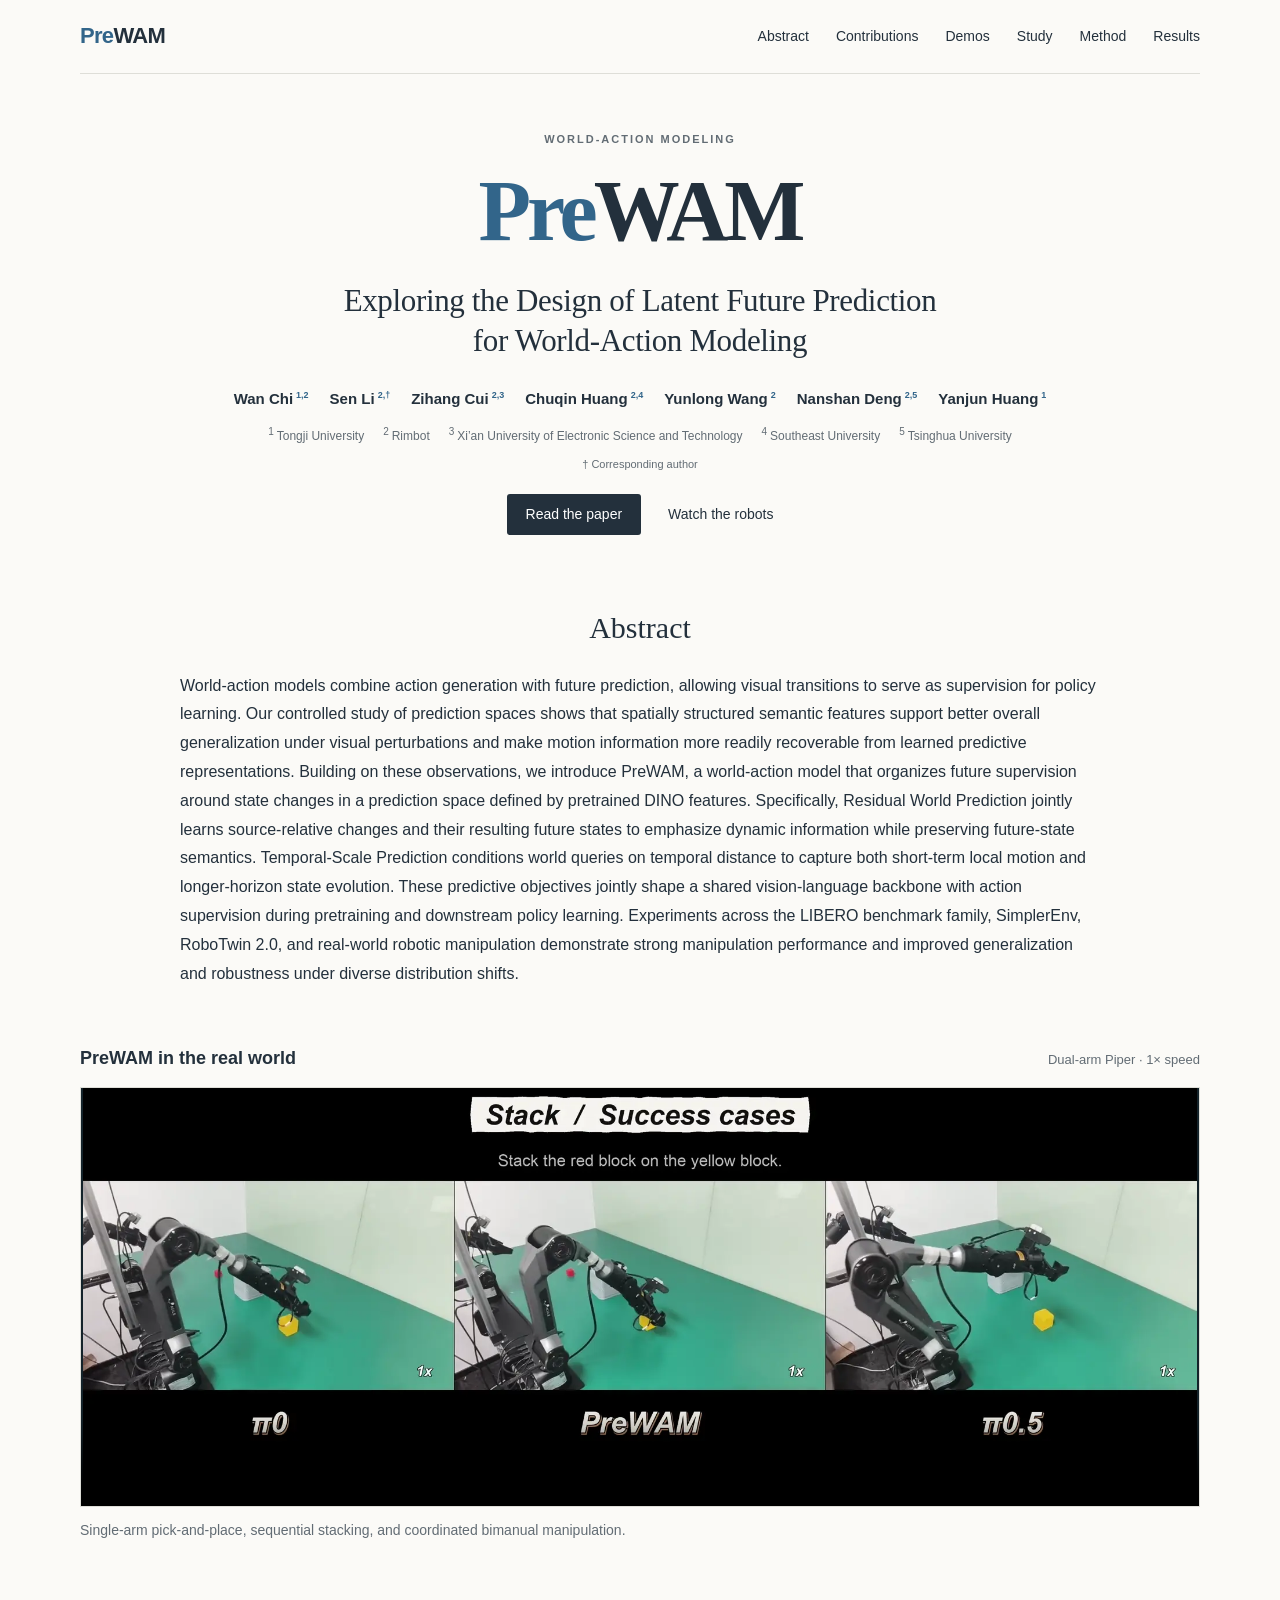
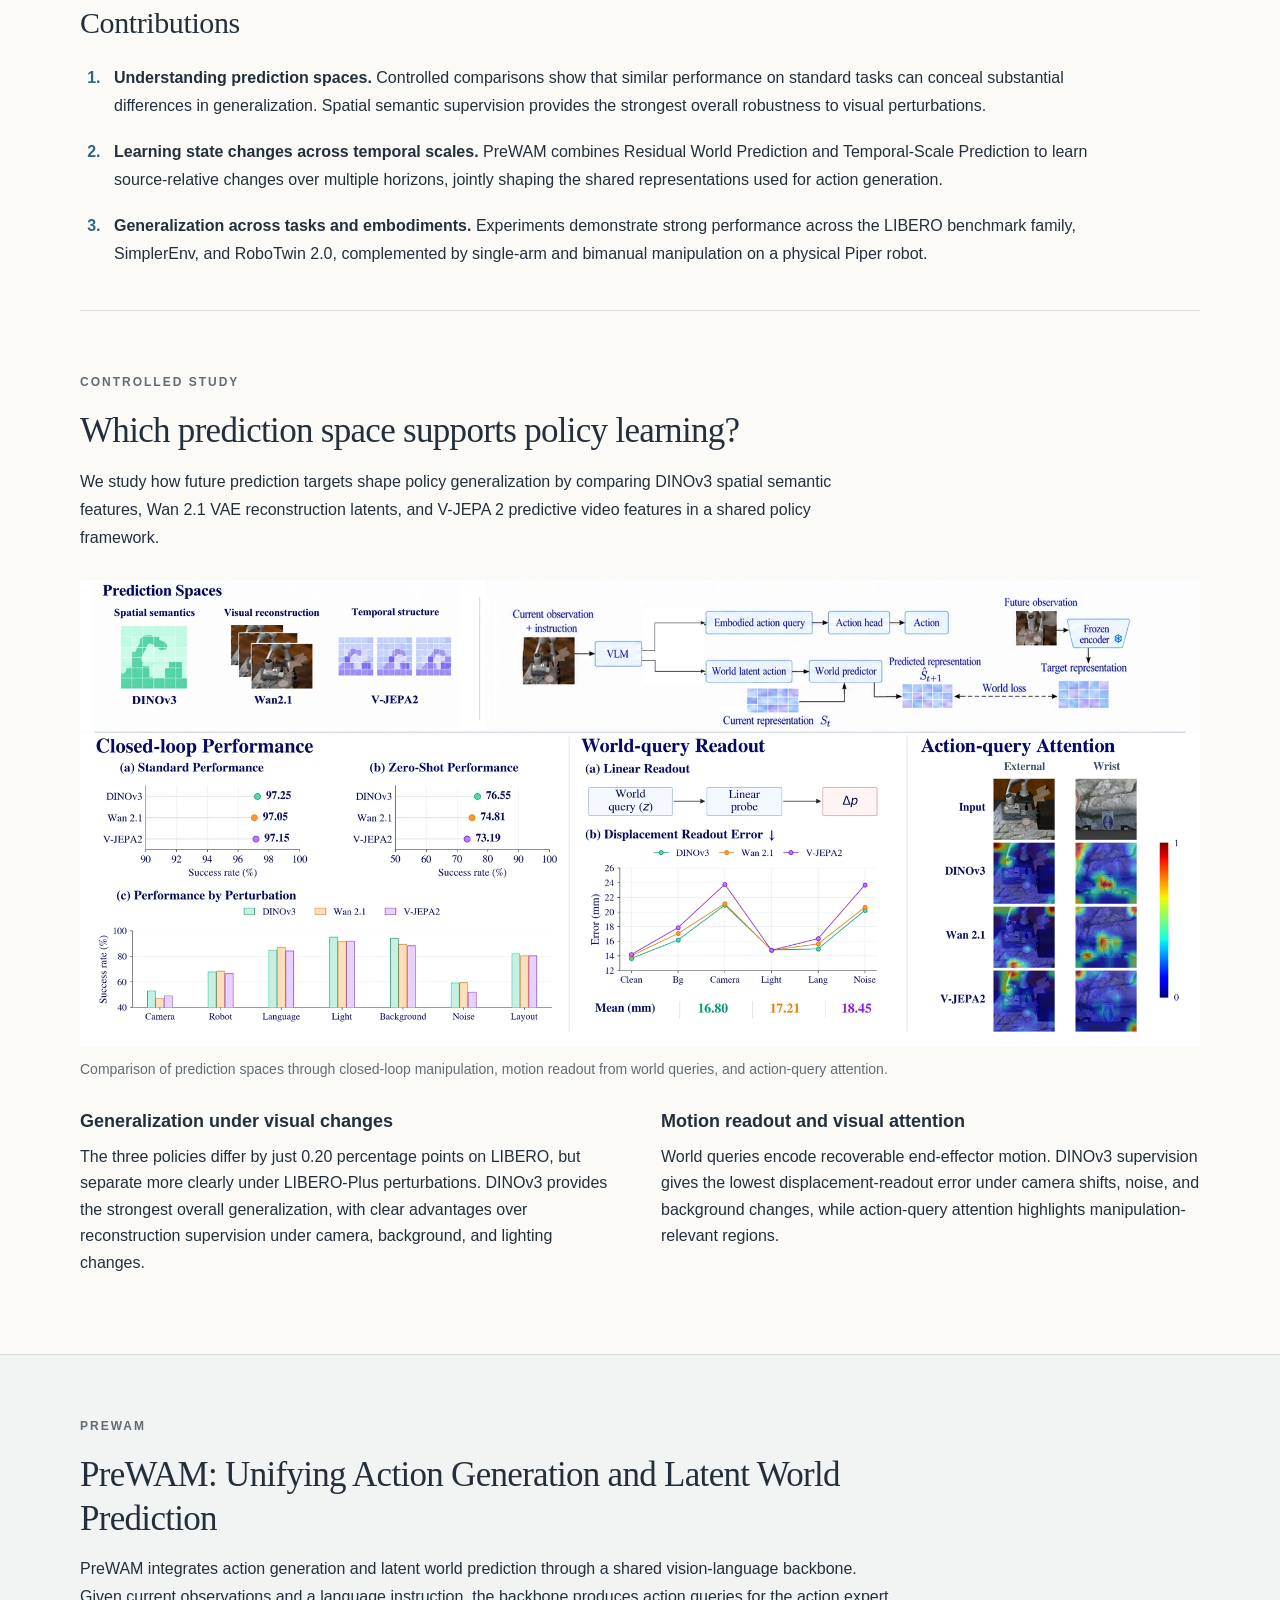
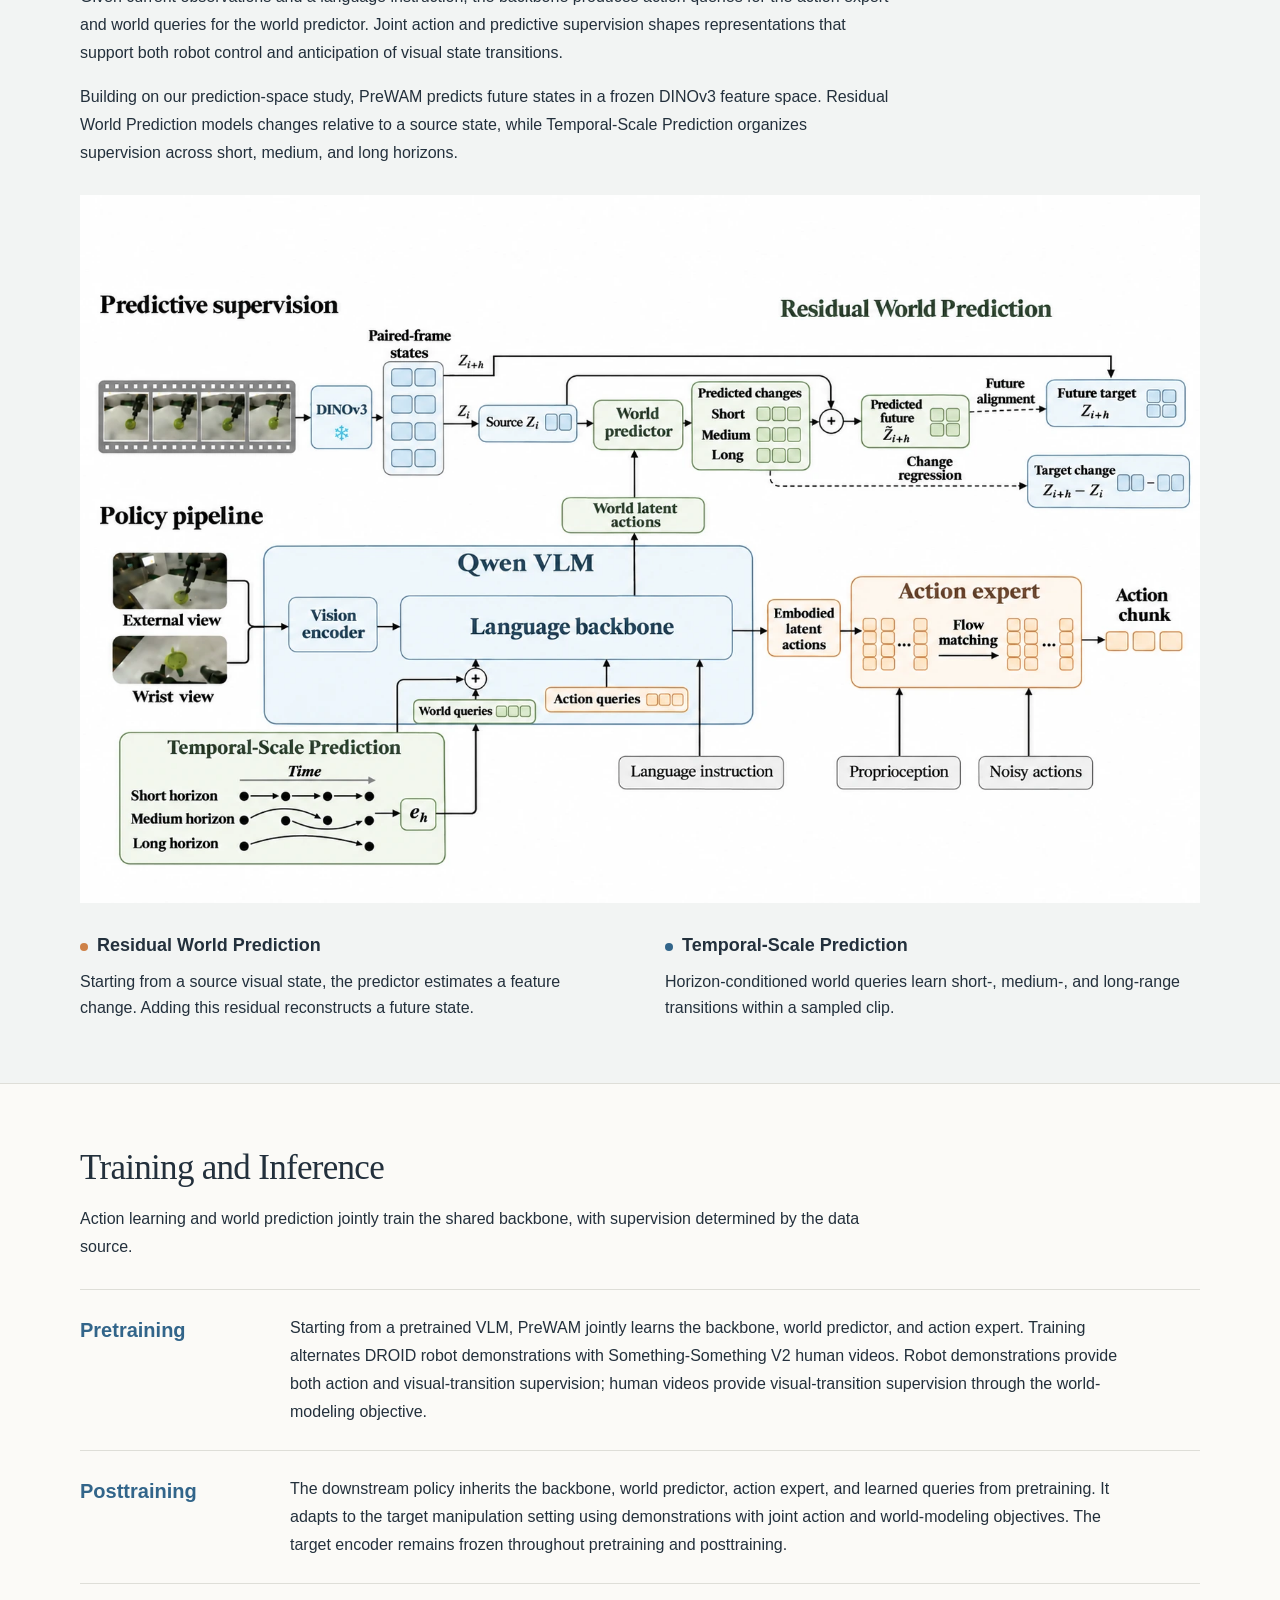
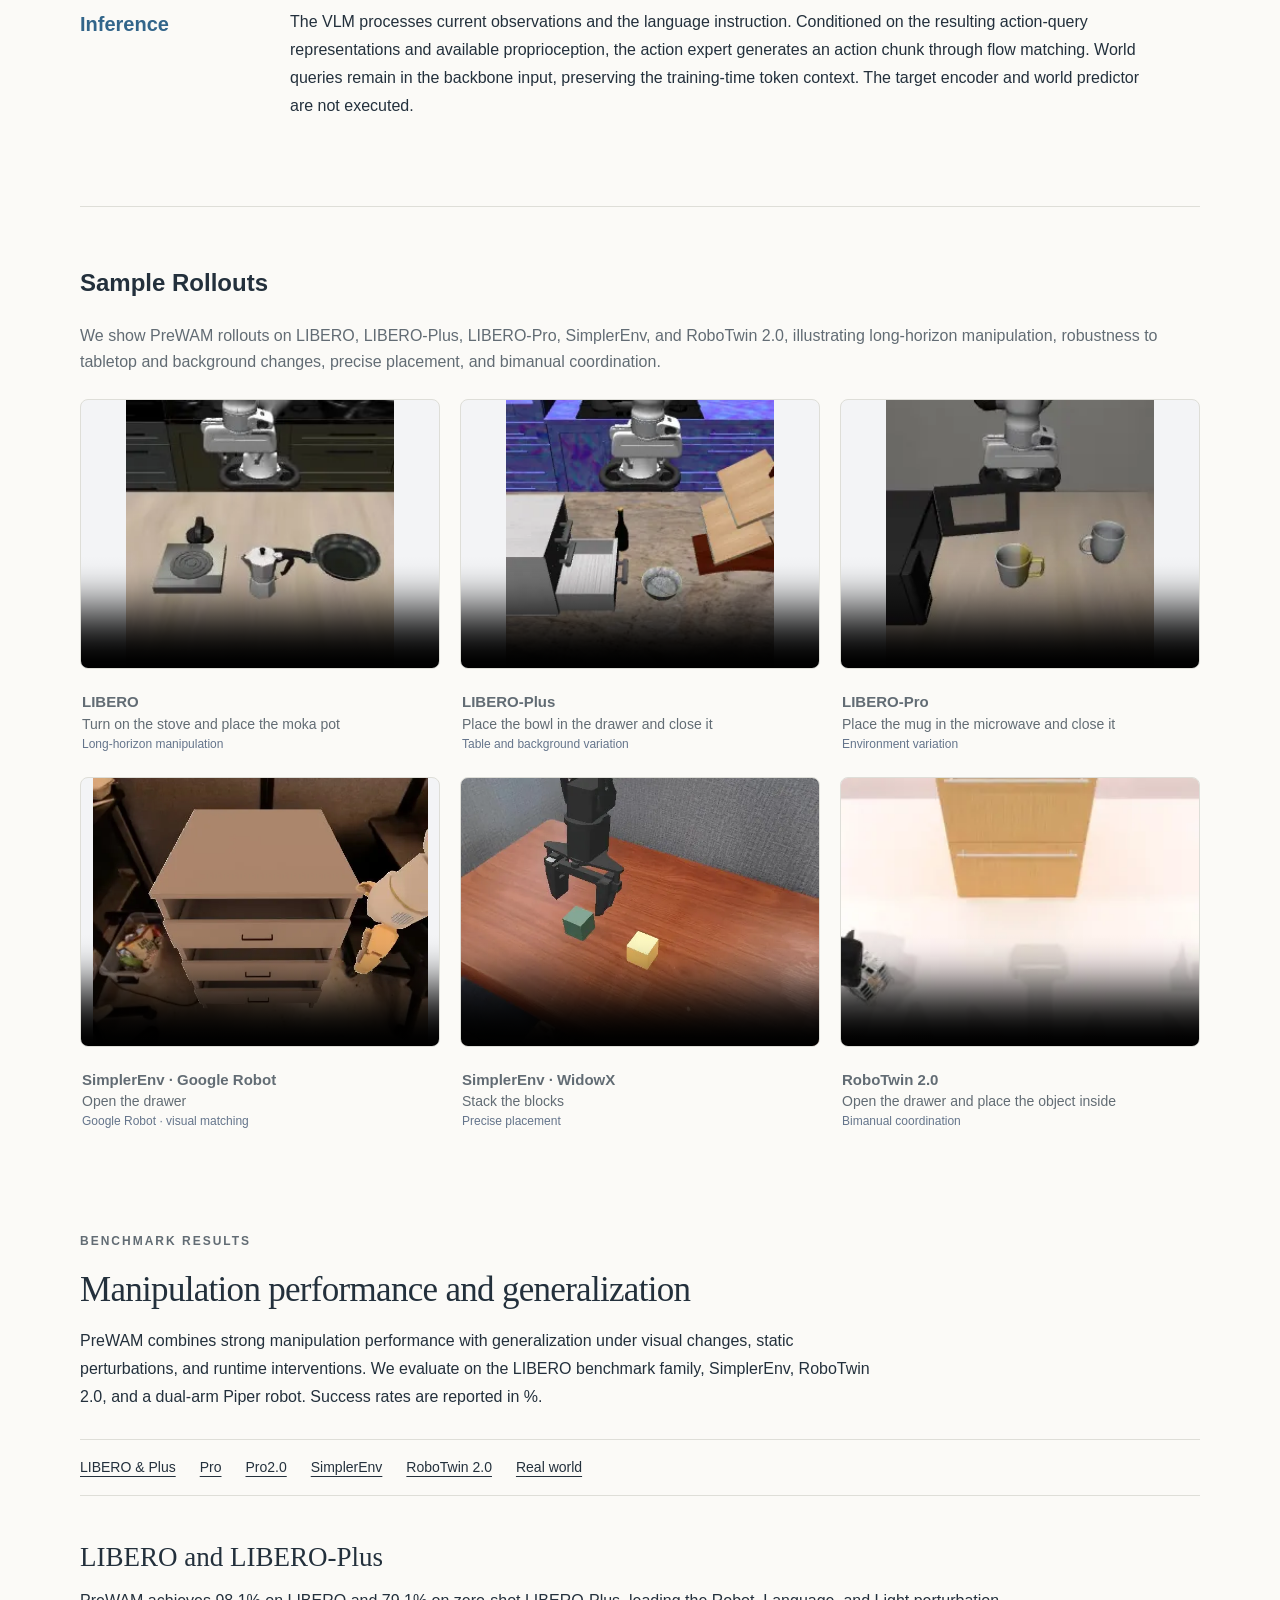
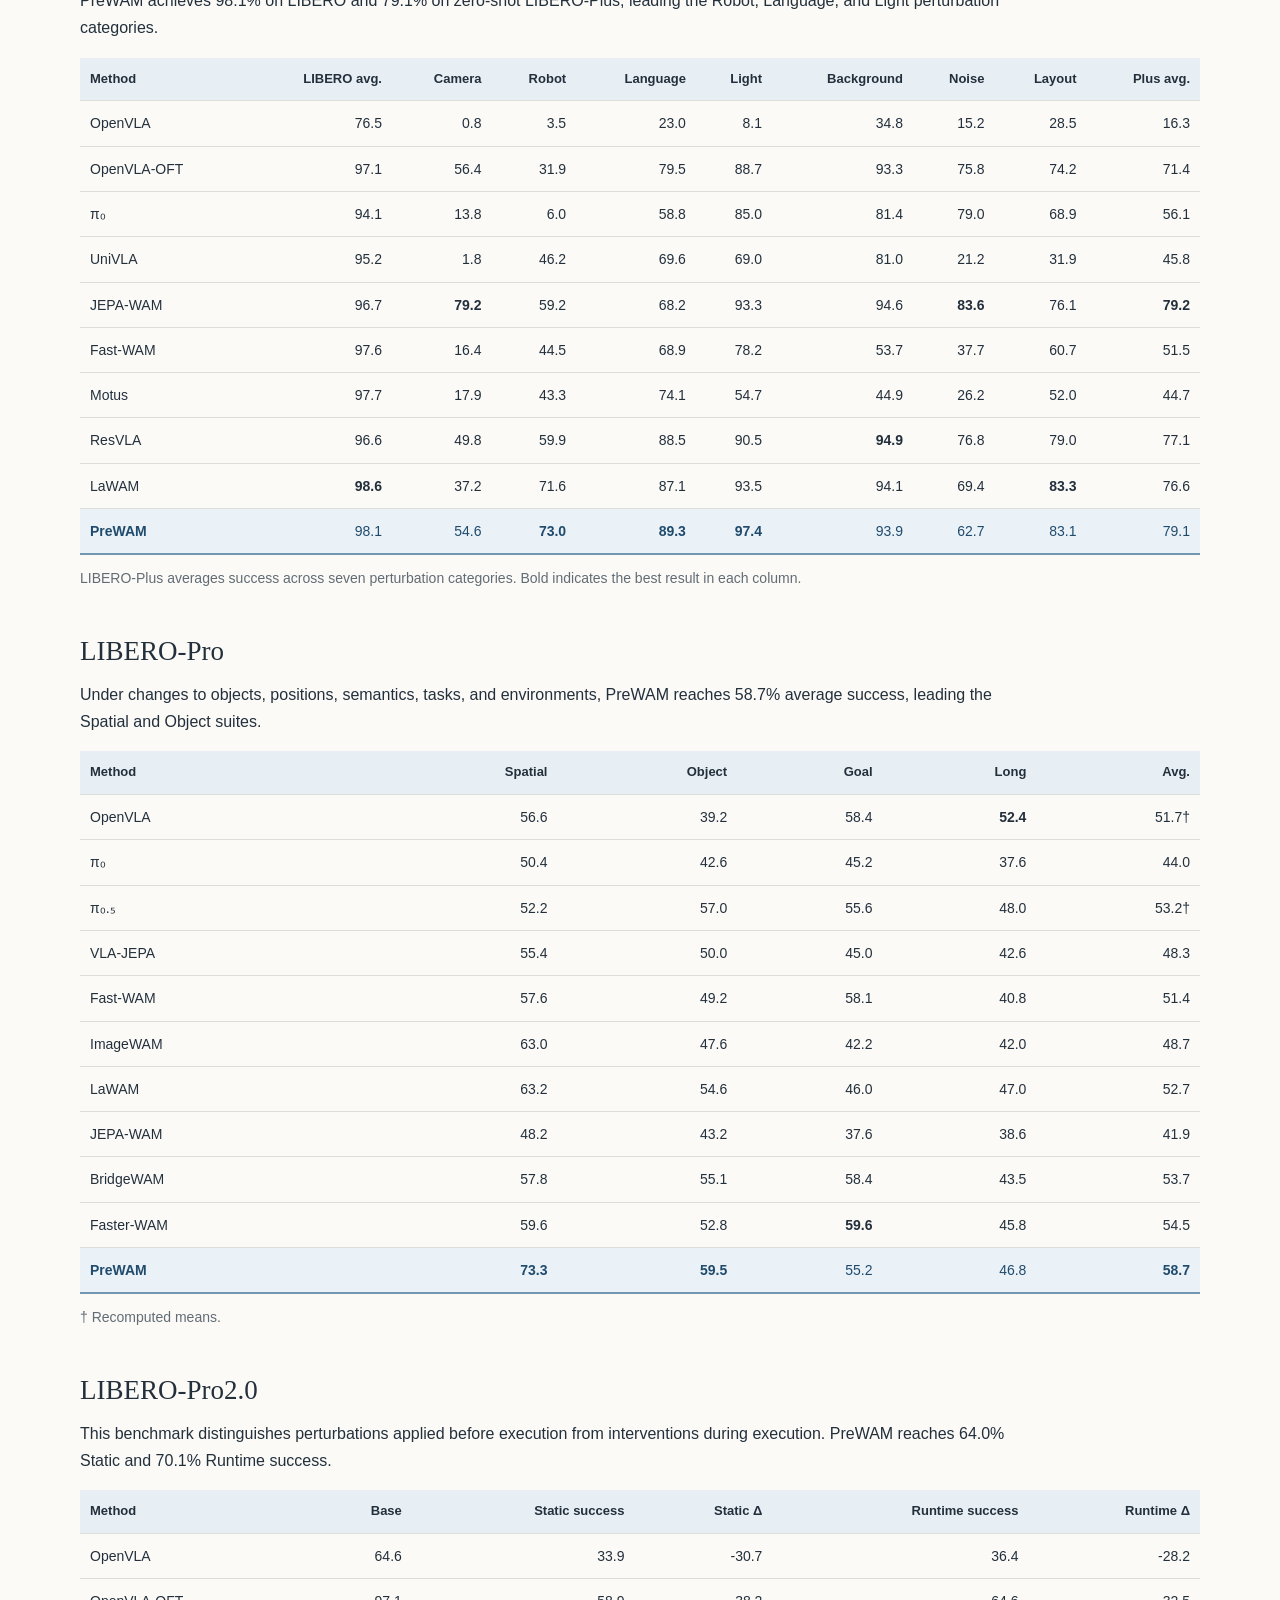
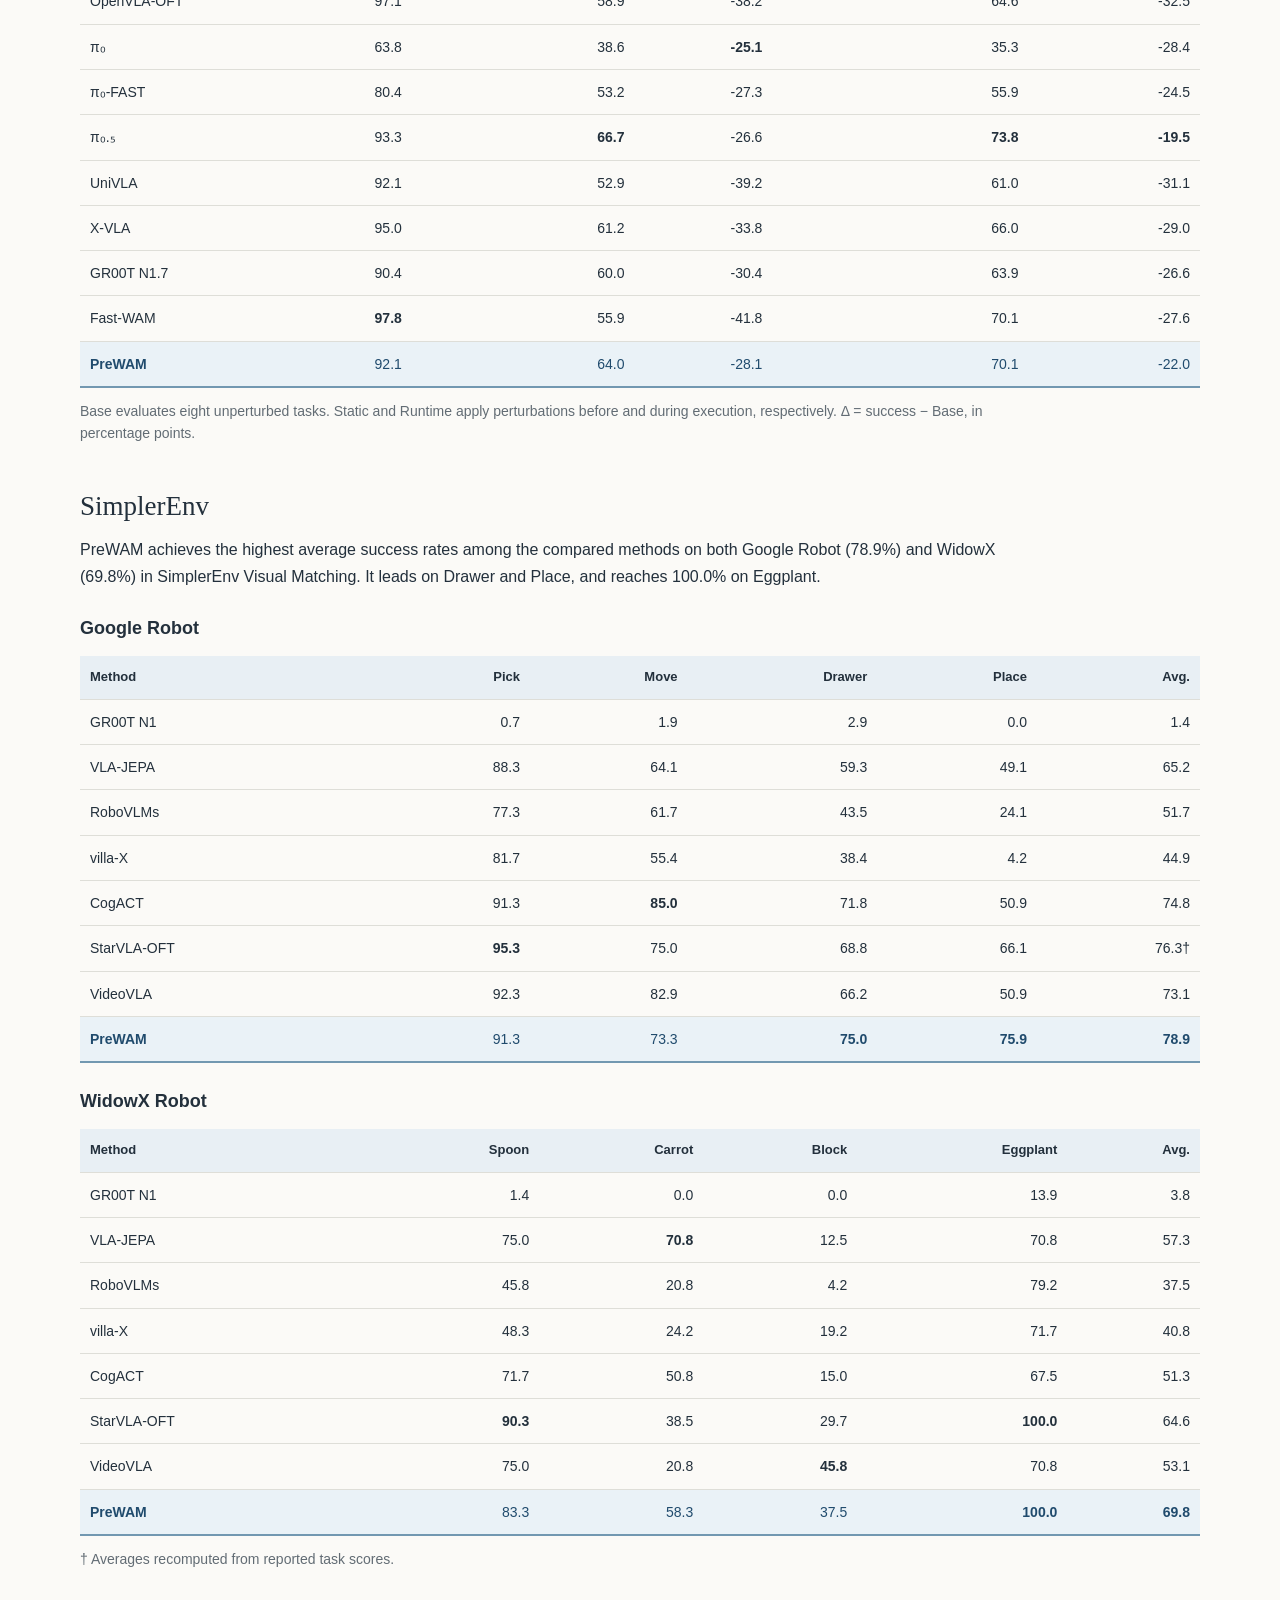
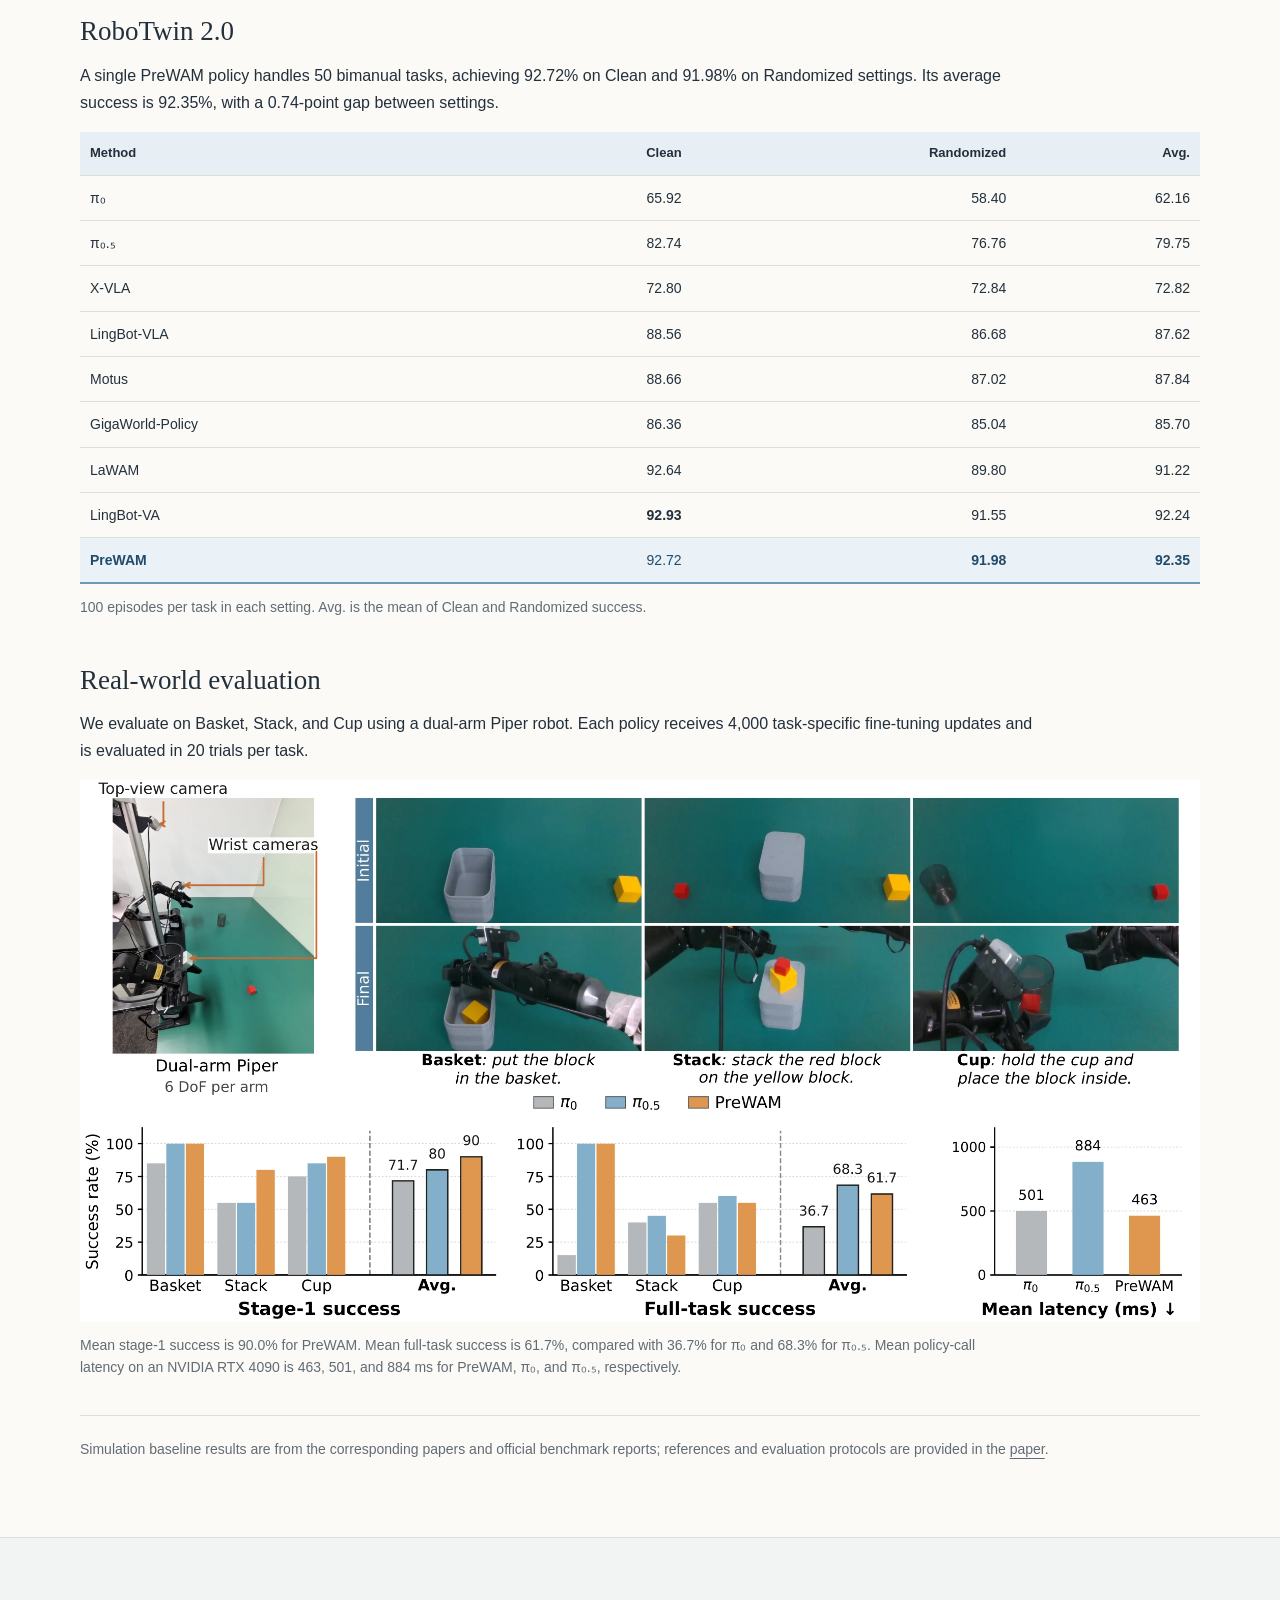
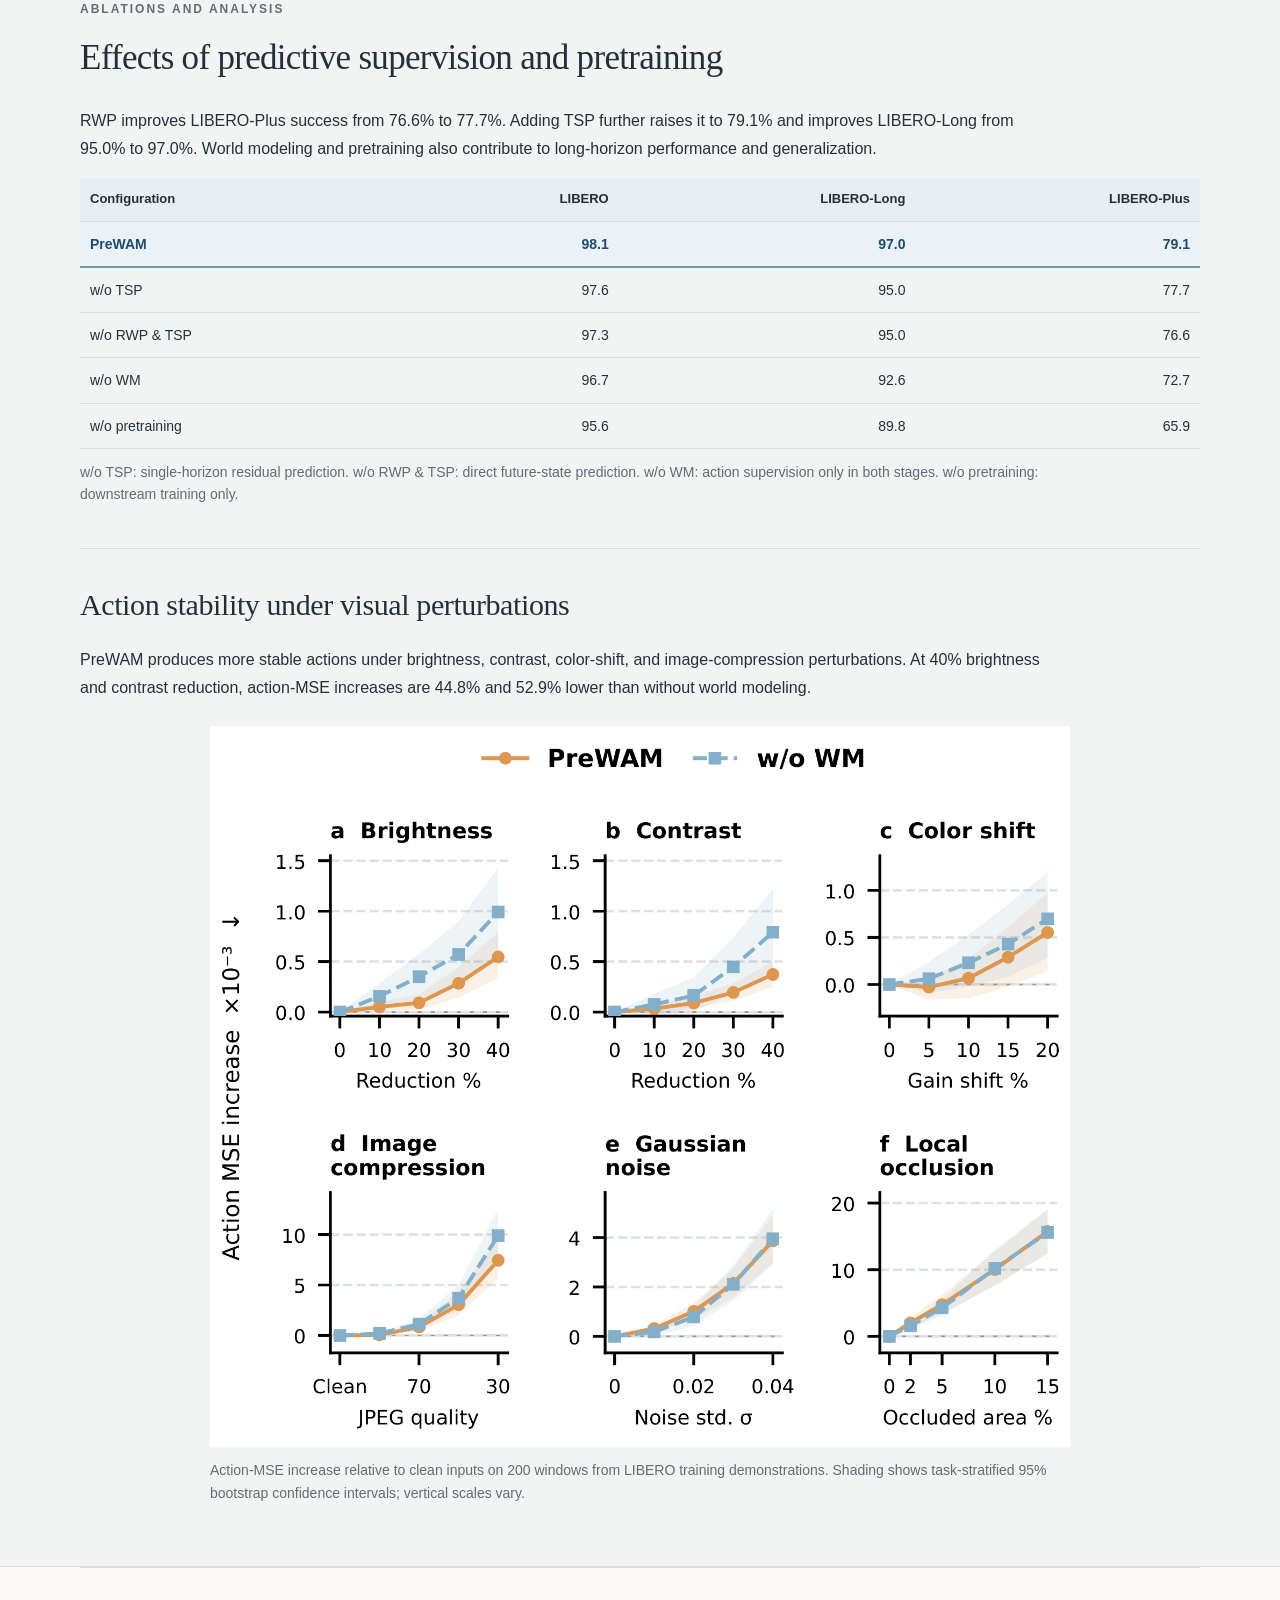
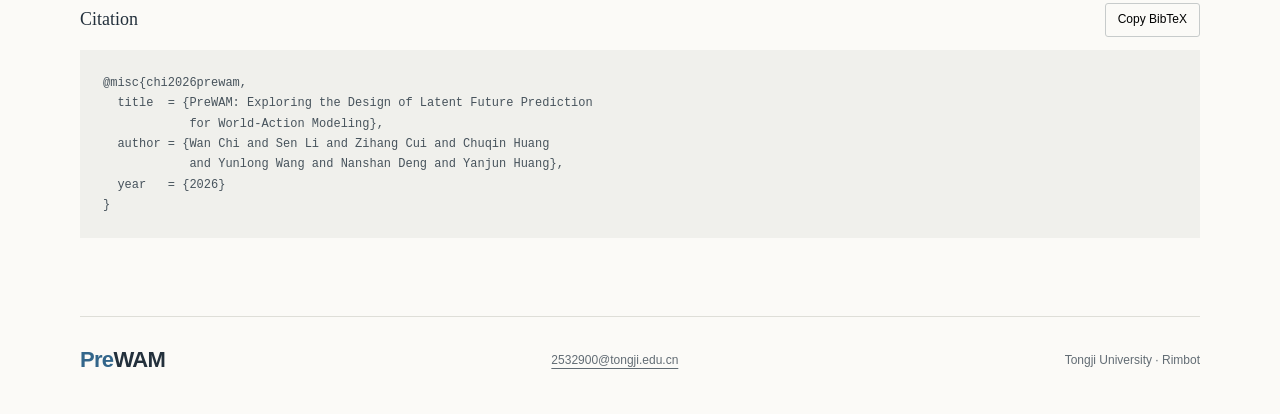
==== commit 0306b72d: "Show visible table and background variation in Plus rollout" ====
--- a/index.html
+++ b/index.html
@@ -51,7 +51,7 @@
 <div class="method-notes"><div><h3><span class="method-dot residual"></span>Residual World Prediction</h3><p>Starting from a source visual state, the predictor estimates a feature change. Adding this residual reconstructs a future state.</p></div><div><h3><span class="method-dot temporal"></span>Temporal-Scale Prediction</h3><p>Horizon-conditioned world queries learn short-, medium-, and long-range transitions within a sampled clip.</p></div></div>
 </div>
 </section><section aria-labelledby="training-heading" class="page-width research-section training-section" id="training"><div class="section-heading"><h2 id="training-heading">Training and Inference</h2><p>Action learning and world prediction jointly train the shared backbone, with supervision determined by the data source.</p></div><div class="training-stages"><article><h3>Pretraining</h3><p>Starting from a pretrained VLM, PreWAM jointly learns the backbone, world predictor, and action expert. Training alternates DROID robot demonstrations with Something-Something V2 human videos. Robot demonstrations provide both action and visual-transition supervision; human videos provide visual-transition supervision through the world-modeling objective.</p></article><article><h3>Posttraining</h3><p>The downstream policy inherits the backbone, world predictor, action expert, and learned queries from pretraining. It adapts to the target manipulation setting using demonstrations with joint action and world-modeling objectives. The target encoder remains frozen throughout pretraining and posttraining.</p></article><article><h3>Inference</h3><p>The VLM processes current observations and the language instruction. Conditioned on the resulting action-query representations and available proprioception, the action expert generates an action chunk through flow matching. World queries remain in the backbone input, preserving the training-time token context. The target encoder and world predictor are not executed.</p></article></div></section>
-<section aria-labelledby="simulation-heading" class="page-width simulation-section" id="simulation-rollouts"><h2 id="simulation-heading">Sample Rollouts</h2><p class="simulation-intro">We show PreWAM rollouts on LIBERO, LIBERO-Plus, LIBERO-Pro, SimplerEnv, and RoboTwin 2.0, illustrating long-horizon manipulation, robustness to lighting and environment changes, precise placement, and bimanual coordination.</p><div class="simulation-grid"><figure class="simulation-card"><video aria-label="LIBERO: Turn on the stove and place the moka pot" controls="" loop="" muted="" playsinline="" poster="assets/videos/simulation/libero-20efbf0f16.webp" preload="none"><source src="assets/videos/simulation/libero-a4952da7a0.mp4" type="video/mp4"/></video><figcaption><strong>LIBERO</strong><span>Turn on the stove and place the moka pot</span><small>Long-horizon manipulation</small></figcaption></figure><figure class="simulation-card"><video aria-label="LIBERO-Plus: Place the bowl in the drawer and close it" controls="" loop="" muted="" playsinline="" poster="assets/videos/simulation/libero-plus-5228ba21b5.webp" preload="none"><source src="assets/videos/simulation/libero-plus-725e6d6b08.mp4" type="video/mp4"/></video><figcaption><strong>LIBERO-Plus</strong><span>Place the bowl in the drawer and close it</span><small>Lighting variation</small></figcaption></figure><figure class="simulation-card"><video aria-label="LIBERO-Pro: Place the mug in the microwave and close it" controls="" loop="" muted="" playsinline="" poster="assets/videos/simulation/libero-pro-d7377e552f.webp" preload="none"><source src="assets/videos/simulation/libero-pro-b46cf221fd.mp4" type="video/mp4"/></video><figcaption><strong>LIBERO-Pro</strong><span>Place the mug in the microwave and close it</span><small>Environment variation</small></figcaption></figure><figure class="simulation-card"><video aria-label="SimplerEnv · Google Robot: Open the drawer" controls="" loop="" muted="" playsinline="" poster="assets/videos/simulation/simpler-google-7368ea69d3.webp" preload="none"><source src="assets/videos/simulation/simpler-google-60f89c7c7b.mp4" type="video/mp4"/></video><figcaption><strong>SimplerEnv · Google Robot</strong><span>Open the drawer</span><small>Google Robot · visual matching</small></figcaption></figure><figure class="simulation-card"><video aria-label="SimplerEnv · WidowX: Stack the blocks" controls="" loop="" muted="" playsinline="" poster="assets/videos/simulation/simpler-widowx-0bfe875775.webp" preload="none"><source src="assets/videos/simulation/simpler-widowx-f1e62a81c6.mp4" type="video/mp4"/></video><figcaption><strong>SimplerEnv · WidowX</strong><span>Stack the blocks</span><small>Precise placement</small></figcaption></figure><figure class="simulation-card"><video aria-label="RoboTwin 2.0: Open the drawer and place the object inside" controls="" loop="" muted="" playsinline="" poster="assets/videos/simulation/robotwin-0c137a198e.webp" preload="none"><source src="assets/videos/simulation/robotwin-6de5a75da1.mp4" type="video/mp4"/></video><figcaption><strong>RoboTwin 2.0</strong><span>Open the drawer and place the object inside</span><small>Bimanual coordination</small></figcaption></figure></div></section><section aria-labelledby="results-heading" class="page-width research-section" id="results"><div class="section-heading"><p class="section-label">BENCHMARK RESULTS</p><h2 id="results-heading">Manipulation performance and generalization</h2><p>PreWAM combines strong manipulation performance with generalization under visual changes, static perturbations, and runtime interventions. We evaluate on the LIBERO benchmark family, SimplerEnv, RoboTwin 2.0, and a dual-arm Piper robot. Success rates are reported in %.</p></div><nav aria-label="Benchmark results" class="benchmark-nav"><a href="#libero">LIBERO &amp; Plus</a><a href="#libero-pro">Pro</a><a href="#libero-pro2">Pro2.0</a><a href="#simpler">SimplerEnv</a><a href="#robotwin">RoboTwin 2.0</a><a href="#real-world">Real world</a></nav><article class="benchmark" id="libero"><h3>LIBERO and LIBERO-Plus</h3><p>PreWAM achieves 98.1% on LIBERO and 79.1% on zero-shot LIBERO-Plus, leading the Robot, Language, and Light perturbation categories.</p><div aria-label="Method comparison table" class="table-scroll" role="region" tabindex="0"><table class="benchmark-table"><thead><tr><th scope="col">Method</th><th scope="col">LIBERO avg.</th><th scope="col">Camera</th><th scope="col">Robot</th><th scope="col">Language</th><th scope="col">Light</th><th scope="col">Background</th><th scope="col">Noise</th><th scope="col">Layout</th><th scope="col">Plus avg.</th></tr></thead><tbody><tr><th scope="row">OpenVLA</th><td>76.5</td><td>0.8</td><td>3.5</td><td>23.0</td><td>8.1</td><td>34.8</td><td>15.2</td><td>28.5</td><td>16.3</td></tr><tr><th scope="row">OpenVLA-OFT</th><td>97.1</td><td>56.4</td><td>31.9</td><td>79.5</td><td>88.7</td><td>93.3</td><td>75.8</td><td>74.2</td><td>71.4</td></tr><tr><th scope="row">π₀</th><td>94.1</td><td>13.8</td><td>6.0</td><td>58.8</td><td>85.0</td><td>81.4</td><td>79.0</td><td>68.9</td><td>56.1</td></tr><tr><th scope="row">UniVLA</th><td>95.2</td><td>1.8</td><td>46.2</td><td>69.6</td><td>69.0</td><td>81.0</td><td>21.2</td><td>31.9</td><td>45.8</td></tr><tr><th scope="row">JEPA-WAM</th><td>96.7</td><td><strong>79.2</strong></td><td>59.2</td><td>68.2</td><td>93.3</td><td>94.6</td><td><strong>83.6</strong></td><td>76.1</td><td><strong>79.2</strong></td></tr><tr><th scope="row">Fast-WAM</th><td>97.6</td><td>16.4</td><td>44.5</td><td>68.9</td><td>78.2</td><td>53.7</td><td>37.7</td><td>60.7</td><td>51.5</td></tr><tr><th scope="row">Motus</th><td>97.7</td><td>17.9</td><td>43.3</td><td>74.1</td><td>54.7</td><td>44.9</td><td>26.2</td><td>52.0</td><td>44.7</td></tr><tr><th scope="row">ResVLA</th><td>96.6</td><td>49.8</td><td>59.9</td><td>88.5</td><td>90.5</td><td><strong>94.9</strong></td><td>76.8</td><td>79.0</td><td>77.1</td></tr><tr><th scope="row">LaWAM</th><td><strong>98.6</strong></td><td>37.2</td><td>71.6</td><td>87.1</td><td>93.5</td><td>94.1</td><td>69.4</td><td><strong>83.3</strong></td><td>76.6</td></tr><tr class="ours"><th scope="row"><strong>PreWAM</strong></th><td>98.1</td><td>54.6</td><td><strong>73.0</strong></td><td><strong>89.3</strong></td><td><strong>97.4</strong></td><td>93.9</td><td>62.7</td><td>83.1</td><td>79.1</td></tr></tbody></table></div><p class="table-note">LIBERO-Plus averages success across seven perturbation categories. Bold indicates the best result in each column.</p></article><article class="benchmark" id="libero-pro"><h3>LIBERO-Pro</h3><p>Under changes to objects, positions, semantics, tasks, and environments, PreWAM reaches 58.7% average success, leading the Spatial and Object suites.</p><div aria-label="Method comparison table" class="table-scroll" role="region" tabindex="0"><table class="benchmark-table"><thead><tr><th scope="col">Method</th><th scope="col">Spatial</th><th scope="col">Object</th><th scope="col">Goal</th><th scope="col">Long</th><th scope="col">Avg.</th></tr></thead><tbody><tr><th scope="row">OpenVLA</th><td>56.6</td><td>39.2</td><td>58.4</td><td><strong>52.4</strong></td><td>51.7†</td></tr><tr><th scope="row">π₀</th><td>50.4</td><td>42.6</td><td>45.2</td><td>37.6</td><td>44.0</td></tr><tr><th scope="row">π₀.₅</th><td>52.2</td><td>57.0</td><td>55.6</td><td>48.0</td><td>53.2†</td></tr><tr><th scope="row">VLA-JEPA</th><td>55.4</td><td>50.0</td><td>45.0</td><td>42.6</td><td>48.3</td></tr><tr><th scope="row">Fast-WAM</th><td>57.6</td><td>49.2</td><td>58.1</td><td>40.8</td><td>51.4</td></tr><tr><th scope="row">ImageWAM</th><td>63.0</td><td>47.6</td><td>42.2</td><td>42.0</td><td>48.7</td></tr><tr><th scope="row">LaWAM</th><td>63.2</td><td>54.6</td><td>46.0</td><td>47.0</td><td>52.7</td></tr><tr><th scope="row">JEPA-WAM</th><td>48.2</td><td>43.2</td><td>37.6</td><td>38.6</td><td>41.9</td></tr><tr><th scope="row">BridgeWAM</th><td>57.8</td><td>55.1</td><td>58.4</td><td>43.5</td><td>53.7</td></tr><tr><th scope="row">Faster-WAM</th><td>59.6</td><td>52.8</td><td><strong>59.6</strong></td><td>45.8</td><td>54.5</td></tr><tr class="ours"><th scope="row">PreWAM</th><td><strong>73.3</strong></td><td><strong>59.5</strong></td><td>55.2</td><td>46.8</td><td><strong>58.7</strong></td></tr></tbody></table></div><p class="table-note">† Recomputed means.</p></article><article class="benchmark" id="libero-pro2"><h3>LIBERO-Pro2.0</h3><p>This benchmark distinguishes perturbations applied before execution from interventions during execution. PreWAM reaches 64.0% Static and 70.1% Runtime success.</p><div aria-label="Method comparison table" class="table-scroll" role="region" tabindex="0"><table class="benchmark-table"><thead><tr><th scope="col">Method</th><th scope="col">Base</th><th scope="col">Static success</th><th scope="col">Static Δ</th><th scope="col">Runtime success</th><th scope="col">Runtime Δ</th></tr></thead><tbody><tr><th scope="row">OpenVLA</th><td>64.6</td><td>33.9</td><td>-30.7</td><td>36.4</td><td>-28.2</td></tr><tr><th scope="row">OpenVLA-OFT</th><td>97.1</td><td>58.9</td><td>-38.2</td><td>64.6</td><td>-32.5</td></tr><tr><th scope="row">π₀</th><td>63.8</td><td>38.6</td><td><strong>-25.1</strong></td><td>35.3</td><td>-28.4</td></tr><tr><th scope="row">π₀-FAST</th><td>80.4</td><td>53.2</td><td>-27.3</td><td>55.9</td><td>-24.5</td></tr><tr><th scope="row">π₀.₅</th><td>93.3</td><td><strong>66.7</strong></td><td>-26.6</td><td><strong>73.8</strong></td><td><strong>-19.5</strong></td></tr><tr><th scope="row">UniVLA</th><td>92.1</td><td>52.9</td><td>-39.2</td><td>61.0</td><td>-31.1</td></tr><tr><th scope="row">X-VLA</th><td>95.0</td><td>61.2</td><td>-33.8</td><td>66.0</td><td>-29.0</td></tr><tr><th scope="row">GR00T N1.7</th><td>90.4</td><td>60.0</td><td>-30.4</td><td>63.9</td><td>-26.6</td></tr><tr><th scope="row">Fast-WAM</th><td><strong>97.8</strong></td><td>55.9</td><td>-41.8</td><td>70.1</td><td>-27.6</td></tr><tr class="ours"><th scope="row"><strong>PreWAM</strong></th><td>92.1</td><td>64.0</td><td>-28.1</td><td>70.1</td><td>-22.0</td></tr></tbody></table></div><p class="table-note">Base evaluates eight unperturbed tasks. Static and Runtime apply perturbations before and during execution, respectively. Δ = success − Base, in percentage points.</p></article><article class="benchmark" id="simpler"><h3>SimplerEnv</h3><p>PreWAM achieves the highest average success rates among the compared methods on both Google Robot (78.9%) and WidowX (69.8%) in SimplerEnv Visual Matching. It leads on Drawer and Place, and reaches 100.0% on Eggplant.</p><h4>Google Robot</h4><div aria-label="Method comparison table" class="table-scroll" role="region" tabindex="0"><table class="benchmark-table"><thead><tr><th scope="col">Method</th><th scope="col">Pick</th><th scope="col">Move</th><th scope="col">Drawer</th><th scope="col">Place</th><th scope="col">Avg.</th></tr></thead><tbody><tr><th scope="row">GR00T N1</th><td>0.7</td><td>1.9</td><td>2.9</td><td>0.0</td><td>1.4</td></tr><tr><th scope="row">VLA-JEPA</th><td>88.3</td><td>64.1</td><td>59.3</td><td>49.1</td><td>65.2</td></tr><tr><th scope="row">RoboVLMs</th><td>77.3</td><td>61.7</td><td>43.5</td><td>24.1</td><td>51.7</td></tr><tr><th scope="row">villa-X</th><td>81.7</td><td>55.4</td><td>38.4</td><td>4.2</td><td>44.9</td></tr><tr><th scope="row">CogACT</th><td>91.3</td><td><strong>85.0</strong></td><td>71.8</td><td>50.9</td><td>74.8</td></tr><tr><th scope="row">StarVLA-OFT</th><td><strong>95.3</strong></td><td>75.0</td><td>68.8</td><td>66.1</td><td>76.3†</td></tr><tr><th scope="row">VideoVLA</th><td>92.3</td><td>82.9</td><td>66.2</td><td>50.9</td><td>73.1</td></tr><tr class="ours"><th scope="row"><strong>PreWAM</strong></th><td>91.3</td><td>73.3</td><td><strong>75.0</strong></td><td><strong>75.9</strong></td><td><strong>78.9</strong></td></tr></tbody></table></div><h4>WidowX Robot</h4><div aria-label="Method comparison table" class="table-scroll" role="region" tabindex="0"><table class="benchmark-table"><thead><tr><th scope="col">Method</th><th scope="col">Spoon</th><th scope="col">Carrot</th><th scope="col">Block</th><th scope="col">Eggplant</th><th scope="col">Avg.</th></tr></thead><tbody><tr><th scope="row">GR00T N1</th><td>1.4</td><td>0.0</td><td>0.0</td><td>13.9</td><td>3.8</td></tr><tr><th scope="row">VLA-JEPA</th><td>75.0</td><td><strong>70.8</strong></td><td>12.5</td><td>70.8</td><td>57.3</td></tr><tr><th scope="row">RoboVLMs</th><td>45.8</td><td>20.8</td><td>4.2</td><td>79.2</td><td>37.5</td></tr><tr><th scope="row">villa-X</th><td>48.3</td><td>24.2</td><td>19.2</td><td>71.7</td><td>40.8</td></tr><tr><th scope="row">CogACT</th><td>71.7</td><td>50.8</td><td>15.0</td><td>67.5</td><td>51.3</td></tr><tr><th scope="row">StarVLA-OFT</th><td><strong>90.3</strong></td><td>38.5</td><td>29.7</td><td><strong>100.0</strong></td><td>64.6</td></tr><tr><th scope="row">VideoVLA</th><td>75.0</td><td>20.8</td><td><strong>45.8</strong></td><td>70.8</td><td>53.1</td></tr><tr class="ours"><th scope="row"><strong>PreWAM</strong></th><td>83.3</td><td>58.3</td><td>37.5</td><td><strong>100.0</strong></td><td><strong>69.8</strong></td></tr></tbody></table></div><p class="table-note">† Averages recomputed from reported task scores.</p></article><article class="benchmark" id="robotwin"><h3>RoboTwin 2.0</h3><p>A single PreWAM policy handles 50 bimanual tasks, achieving 92.72% on Clean and 91.98% on Randomized settings. Its average success is 92.35%, with a 0.74-point gap between settings.</p><div aria-label="Method comparison table" class="table-scroll" role="region" tabindex="0"><table class="benchmark-table"><thead><tr><th scope="col">Method</th><th scope="col">Clean</th><th scope="col">Randomized</th><th scope="col">Avg.</th></tr></thead><tbody><tr><th scope="row">π₀</th><td>65.92</td><td>58.40</td><td>62.16</td></tr><tr><th scope="row">π₀.₅</th><td>82.74</td><td>76.76</td><td>79.75</td></tr><tr><th scope="row">X-VLA</th><td>72.80</td><td>72.84</td><td>72.82</td></tr><tr><th scope="row">LingBot-VLA</th><td>88.56</td><td>86.68</td><td>87.62</td></tr><tr><th scope="row">Motus</th><td>88.66</td><td>87.02</td><td>87.84</td></tr><tr><th scope="row">GigaWorld-Policy</th><td>86.36</td><td>85.04</td><td>85.70</td></tr><tr><th scope="row">LaWAM</th><td>92.64</td><td>89.80</td><td>91.22</td></tr><tr><th scope="row">LingBot-VA</th><td><strong>92.93</strong></td><td>91.55</td><td>92.24</td></tr><tr class="ours"><th scope="row"><strong>PreWAM</strong></th><td>92.72</td><td><strong>91.98</strong></td><td><strong>92.35</strong></td></tr></tbody></table></div><p class="table-note">100 episodes per task in each setting. Avg. is the mean of Clean and Randomized success.</p></article><article class="benchmark" id="real-world"><h3>Real-world evaluation</h3><p>We evaluate on Basket, Stack, and Cup using a dual-arm Piper robot. Each policy receives 4,000 task-specific fine-tuning updates and is evaluated in 20 trials per task.</p><figure><a href="assets/images/real-world-results.webp" rel="noopener" target="_blank"><img alt="Dual-arm Piper setup and Basket, Stack, Cup tasks, with stage-1 success, full-task success, and policy-call latency comparisons." height="1064" loading="lazy" src="assets/images/real-world-results.webp" width="2200"/></a><figcaption>Mean stage-1 success is 90.0% for PreWAM. Mean full-task success is 61.7%, compared with 36.7% for π₀ and 68.3% for π₀.₅. Mean policy-call latency on an NVIDIA RTX 4090 is 463, 501, and 884 ms for PreWAM, π₀, and π₀.₅, respectively.</figcaption></figure></article><p class="results-source">Simulation baseline results are from the corresponding papers and official benchmark reports; references and evaluation protocols are provided in the <a href="assets/papers/PreWAM.pdf">paper</a>.</p></section><section class="analysis-band" id="analyses"><div class="page-width research-section"><div class="section-heading"><p class="section-label">ABLATIONS AND ANALYSIS</p><h2>Effects of predictive supervision and pretraining</h2></div><article class="benchmark" id="ablations"><p>RWP improves LIBERO-Plus success from 76.6% to 77.7%. Adding TSP further raises it to 79.1% and improves LIBERO-Long from 95.0% to 97.0%. World modeling and pretraining also contribute to long-horizon performance and generalization.</p><div aria-label="Configuration comparison table" class="table-scroll" role="region" tabindex="0"><table class="benchmark-table"><thead><tr><th scope="col">Configuration</th><th scope="col">LIBERO</th><th scope="col">LIBERO-Long</th><th scope="col">LIBERO-Plus</th></tr></thead><tbody><tr class="ours"><th scope="row"><strong>PreWAM</strong></th><td><strong>98.1</strong></td><td><strong>97.0</strong></td><td><strong>79.1</strong></td></tr><tr><th scope="row">w/o TSP</th><td>97.6</td><td>95.0</td><td>77.7</td></tr><tr><th scope="row">w/o RWP &amp; TSP</th><td>97.3</td><td>95.0</td><td>76.6</td></tr><tr><th scope="row">w/o WM</th><td>96.7</td><td>92.6</td><td>72.7</td></tr><tr><th scope="row">w/o pretraining</th><td>95.6</td><td>89.8</td><td>65.9</td></tr></tbody></table></div><p class="table-note">w/o TSP: single-horizon residual prediction. w/o RWP &amp; TSP: direct future-state prediction. w/o WM: action supervision only in both stages. w/o pretraining: downstream training only.</p></article><article aria-labelledby="stability-heading" class="action-stability" id="action-stability"><h3 id="stability-heading">Action stability under visual perturbations</h3><p>PreWAM produces more stable actions under brightness, contrast, color-shift, and image-compression perturbations. At 40% brightness and contrast reduction, action-MSE increases are 44.8% and 52.9% lower than without world modeling.</p><figure class="perturbation-figure"><a href="assets/images/perturbations.webp" rel="noopener" target="_blank"><img alt="Action-MSE increase versus perturbation strength for PreWAM and the variant without world modeling across six visual perturbations." height="1342" loading="lazy" src="assets/images/perturbations.webp" width="1600"/></a><figcaption>Action-MSE increase relative to clean inputs on 200 windows from LIBERO training demonstrations. Shading shows task-stratified 95% bootstrap confidence intervals; vertical scales vary.</figcaption></figure></article></div></section>
+<section aria-labelledby="simulation-heading" class="page-width simulation-section" id="simulation-rollouts"><h2 id="simulation-heading">Sample Rollouts</h2><p class="simulation-intro">We show PreWAM rollouts on LIBERO, LIBERO-Plus, LIBERO-Pro, SimplerEnv, and RoboTwin 2.0, illustrating long-horizon manipulation, robustness to tabletop and background changes, precise placement, and bimanual coordination.</p><div class="simulation-grid"><figure class="simulation-card"><video aria-label="LIBERO: Turn on the stove and place the moka pot" controls="" loop="" muted="" playsinline="" poster="assets/videos/simulation/libero-20efbf0f16.webp" preload="none"><source src="assets/videos/simulation/libero-a4952da7a0.mp4" type="video/mp4"/></video><figcaption><strong>LIBERO</strong><span>Turn on the stove and place the moka pot</span><small>Long-horizon manipulation</small></figcaption></figure><figure class="simulation-card"><video aria-label="LIBERO-Plus: Place the bowl in the drawer and close it" controls="" loop="" muted="" playsinline="" poster="assets/videos/simulation/libero-plus-85125edba1.webp" preload="none"><source src="assets/videos/simulation/libero-plus-e9db142c5e.mp4" type="video/mp4"/></video><figcaption><strong>LIBERO-Plus</strong><span>Place the bowl in the drawer and close it</span><small>Table and background variation</small></figcaption></figure><figure class="simulation-card"><video aria-label="LIBERO-Pro: Place the mug in the microwave and close it" controls="" loop="" muted="" playsinline="" poster="assets/videos/simulation/libero-pro-d7377e552f.webp" preload="none"><source src="assets/videos/simulation/libero-pro-b46cf221fd.mp4" type="video/mp4"/></video><figcaption><strong>LIBERO-Pro</strong><span>Place the mug in the microwave and close it</span><small>Environment variation</small></figcaption></figure><figure class="simulation-card"><video aria-label="SimplerEnv · Google Robot: Open the drawer" controls="" loop="" muted="" playsinline="" poster="assets/videos/simulation/simpler-google-7368ea69d3.webp" preload="none"><source src="assets/videos/simulation/simpler-google-60f89c7c7b.mp4" type="video/mp4"/></video><figcaption><strong>SimplerEnv · Google Robot</strong><span>Open the drawer</span><small>Google Robot · visual matching</small></figcaption></figure><figure class="simulation-card"><video aria-label="SimplerEnv · WidowX: Stack the blocks" controls="" loop="" muted="" playsinline="" poster="assets/videos/simulation/simpler-widowx-0bfe875775.webp" preload="none"><source src="assets/videos/simulation/simpler-widowx-f1e62a81c6.mp4" type="video/mp4"/></video><figcaption><strong>SimplerEnv · WidowX</strong><span>Stack the blocks</span><small>Precise placement</small></figcaption></figure><figure class="simulation-card"><video aria-label="RoboTwin 2.0: Open the drawer and place the object inside" controls="" loop="" muted="" playsinline="" poster="assets/videos/simulation/robotwin-0c137a198e.webp" preload="none"><source src="assets/videos/simulation/robotwin-6de5a75da1.mp4" type="video/mp4"/></video><figcaption><strong>RoboTwin 2.0</strong><span>Open the drawer and place the object inside</span><small>Bimanual coordination</small></figcaption></figure></div></section><section aria-labelledby="results-heading" class="page-width research-section" id="results"><div class="section-heading"><p class="section-label">BENCHMARK RESULTS</p><h2 id="results-heading">Manipulation performance and generalization</h2><p>PreWAM combines strong manipulation performance with generalization under visual changes, static perturbations, and runtime interventions. We evaluate on the LIBERO benchmark family, SimplerEnv, RoboTwin 2.0, and a dual-arm Piper robot. Success rates are reported in %.</p></div><nav aria-label="Benchmark results" class="benchmark-nav"><a href="#libero">LIBERO &amp; Plus</a><a href="#libero-pro">Pro</a><a href="#libero-pro2">Pro2.0</a><a href="#simpler">SimplerEnv</a><a href="#robotwin">RoboTwin 2.0</a><a href="#real-world">Real world</a></nav><article class="benchmark" id="libero"><h3>LIBERO and LIBERO-Plus</h3><p>PreWAM achieves 98.1% on LIBERO and 79.1% on zero-shot LIBERO-Plus, leading the Robot, Language, and Light perturbation categories.</p><div aria-label="Method comparison table" class="table-scroll" role="region" tabindex="0"><table class="benchmark-table"><thead><tr><th scope="col">Method</th><th scope="col">LIBERO avg.</th><th scope="col">Camera</th><th scope="col">Robot</th><th scope="col">Language</th><th scope="col">Light</th><th scope="col">Background</th><th scope="col">Noise</th><th scope="col">Layout</th><th scope="col">Plus avg.</th></tr></thead><tbody><tr><th scope="row">OpenVLA</th><td>76.5</td><td>0.8</td><td>3.5</td><td>23.0</td><td>8.1</td><td>34.8</td><td>15.2</td><td>28.5</td><td>16.3</td></tr><tr><th scope="row">OpenVLA-OFT</th><td>97.1</td><td>56.4</td><td>31.9</td><td>79.5</td><td>88.7</td><td>93.3</td><td>75.8</td><td>74.2</td><td>71.4</td></tr><tr><th scope="row">π₀</th><td>94.1</td><td>13.8</td><td>6.0</td><td>58.8</td><td>85.0</td><td>81.4</td><td>79.0</td><td>68.9</td><td>56.1</td></tr><tr><th scope="row">UniVLA</th><td>95.2</td><td>1.8</td><td>46.2</td><td>69.6</td><td>69.0</td><td>81.0</td><td>21.2</td><td>31.9</td><td>45.8</td></tr><tr><th scope="row">JEPA-WAM</th><td>96.7</td><td><strong>79.2</strong></td><td>59.2</td><td>68.2</td><td>93.3</td><td>94.6</td><td><strong>83.6</strong></td><td>76.1</td><td><strong>79.2</strong></td></tr><tr><th scope="row">Fast-WAM</th><td>97.6</td><td>16.4</td><td>44.5</td><td>68.9</td><td>78.2</td><td>53.7</td><td>37.7</td><td>60.7</td><td>51.5</td></tr><tr><th scope="row">Motus</th><td>97.7</td><td>17.9</td><td>43.3</td><td>74.1</td><td>54.7</td><td>44.9</td><td>26.2</td><td>52.0</td><td>44.7</td></tr><tr><th scope="row">ResVLA</th><td>96.6</td><td>49.8</td><td>59.9</td><td>88.5</td><td>90.5</td><td><strong>94.9</strong></td><td>76.8</td><td>79.0</td><td>77.1</td></tr><tr><th scope="row">LaWAM</th><td><strong>98.6</strong></td><td>37.2</td><td>71.6</td><td>87.1</td><td>93.5</td><td>94.1</td><td>69.4</td><td><strong>83.3</strong></td><td>76.6</td></tr><tr class="ours"><th scope="row"><strong>PreWAM</strong></th><td>98.1</td><td>54.6</td><td><strong>73.0</strong></td><td><strong>89.3</strong></td><td><strong>97.4</strong></td><td>93.9</td><td>62.7</td><td>83.1</td><td>79.1</td></tr></tbody></table></div><p class="table-note">LIBERO-Plus averages success across seven perturbation categories. Bold indicates the best result in each column.</p></article><article class="benchmark" id="libero-pro"><h3>LIBERO-Pro</h3><p>Under changes to objects, positions, semantics, tasks, and environments, PreWAM reaches 58.7% average success, leading the Spatial and Object suites.</p><div aria-label="Method comparison table" class="table-scroll" role="region" tabindex="0"><table class="benchmark-table"><thead><tr><th scope="col">Method</th><th scope="col">Spatial</th><th scope="col">Object</th><th scope="col">Goal</th><th scope="col">Long</th><th scope="col">Avg.</th></tr></thead><tbody><tr><th scope="row">OpenVLA</th><td>56.6</td><td>39.2</td><td>58.4</td><td><strong>52.4</strong></td><td>51.7†</td></tr><tr><th scope="row">π₀</th><td>50.4</td><td>42.6</td><td>45.2</td><td>37.6</td><td>44.0</td></tr><tr><th scope="row">π₀.₅</th><td>52.2</td><td>57.0</td><td>55.6</td><td>48.0</td><td>53.2†</td></tr><tr><th scope="row">VLA-JEPA</th><td>55.4</td><td>50.0</td><td>45.0</td><td>42.6</td><td>48.3</td></tr><tr><th scope="row">Fast-WAM</th><td>57.6</td><td>49.2</td><td>58.1</td><td>40.8</td><td>51.4</td></tr><tr><th scope="row">ImageWAM</th><td>63.0</td><td>47.6</td><td>42.2</td><td>42.0</td><td>48.7</td></tr><tr><th scope="row">LaWAM</th><td>63.2</td><td>54.6</td><td>46.0</td><td>47.0</td><td>52.7</td></tr><tr><th scope="row">JEPA-WAM</th><td>48.2</td><td>43.2</td><td>37.6</td><td>38.6</td><td>41.9</td></tr><tr><th scope="row">BridgeWAM</th><td>57.8</td><td>55.1</td><td>58.4</td><td>43.5</td><td>53.7</td></tr><tr><th scope="row">Faster-WAM</th><td>59.6</td><td>52.8</td><td><strong>59.6</strong></td><td>45.8</td><td>54.5</td></tr><tr class="ours"><th scope="row">PreWAM</th><td><strong>73.3</strong></td><td><strong>59.5</strong></td><td>55.2</td><td>46.8</td><td><strong>58.7</strong></td></tr></tbody></table></div><p class="table-note">† Recomputed means.</p></article><article class="benchmark" id="libero-pro2"><h3>LIBERO-Pro2.0</h3><p>This benchmark distinguishes perturbations applied before execution from interventions during execution. PreWAM reaches 64.0% Static and 70.1% Runtime success.</p><div aria-label="Method comparison table" class="table-scroll" role="region" tabindex="0"><table class="benchmark-table"><thead><tr><th scope="col">Method</th><th scope="col">Base</th><th scope="col">Static success</th><th scope="col">Static Δ</th><th scope="col">Runtime success</th><th scope="col">Runtime Δ</th></tr></thead><tbody><tr><th scope="row">OpenVLA</th><td>64.6</td><td>33.9</td><td>-30.7</td><td>36.4</td><td>-28.2</td></tr><tr><th scope="row">OpenVLA-OFT</th><td>97.1</td><td>58.9</td><td>-38.2</td><td>64.6</td><td>-32.5</td></tr><tr><th scope="row">π₀</th><td>63.8</td><td>38.6</td><td><strong>-25.1</strong></td><td>35.3</td><td>-28.4</td></tr><tr><th scope="row">π₀-FAST</th><td>80.4</td><td>53.2</td><td>-27.3</td><td>55.9</td><td>-24.5</td></tr><tr><th scope="row">π₀.₅</th><td>93.3</td><td><strong>66.7</strong></td><td>-26.6</td><td><strong>73.8</strong></td><td><strong>-19.5</strong></td></tr><tr><th scope="row">UniVLA</th><td>92.1</td><td>52.9</td><td>-39.2</td><td>61.0</td><td>-31.1</td></tr><tr><th scope="row">X-VLA</th><td>95.0</td><td>61.2</td><td>-33.8</td><td>66.0</td><td>-29.0</td></tr><tr><th scope="row">GR00T N1.7</th><td>90.4</td><td>60.0</td><td>-30.4</td><td>63.9</td><td>-26.6</td></tr><tr><th scope="row">Fast-WAM</th><td><strong>97.8</strong></td><td>55.9</td><td>-41.8</td><td>70.1</td><td>-27.6</td></tr><tr class="ours"><th scope="row"><strong>PreWAM</strong></th><td>92.1</td><td>64.0</td><td>-28.1</td><td>70.1</td><td>-22.0</td></tr></tbody></table></div><p class="table-note">Base evaluates eight unperturbed tasks. Static and Runtime apply perturbations before and during execution, respectively. Δ = success − Base, in percentage points.</p></article><article class="benchmark" id="simpler"><h3>SimplerEnv</h3><p>PreWAM achieves the highest average success rates among the compared methods on both Google Robot (78.9%) and WidowX (69.8%) in SimplerEnv Visual Matching. It leads on Drawer and Place, and reaches 100.0% on Eggplant.</p><h4>Google Robot</h4><div aria-label="Method comparison table" class="table-scroll" role="region" tabindex="0"><table class="benchmark-table"><thead><tr><th scope="col">Method</th><th scope="col">Pick</th><th scope="col">Move</th><th scope="col">Drawer</th><th scope="col">Place</th><th scope="col">Avg.</th></tr></thead><tbody><tr><th scope="row">GR00T N1</th><td>0.7</td><td>1.9</td><td>2.9</td><td>0.0</td><td>1.4</td></tr><tr><th scope="row">VLA-JEPA</th><td>88.3</td><td>64.1</td><td>59.3</td><td>49.1</td><td>65.2</td></tr><tr><th scope="row">RoboVLMs</th><td>77.3</td><td>61.7</td><td>43.5</td><td>24.1</td><td>51.7</td></tr><tr><th scope="row">villa-X</th><td>81.7</td><td>55.4</td><td>38.4</td><td>4.2</td><td>44.9</td></tr><tr><th scope="row">CogACT</th><td>91.3</td><td><strong>85.0</strong></td><td>71.8</td><td>50.9</td><td>74.8</td></tr><tr><th scope="row">StarVLA-OFT</th><td><strong>95.3</strong></td><td>75.0</td><td>68.8</td><td>66.1</td><td>76.3†</td></tr><tr><th scope="row">VideoVLA</th><td>92.3</td><td>82.9</td><td>66.2</td><td>50.9</td><td>73.1</td></tr><tr class="ours"><th scope="row"><strong>PreWAM</strong></th><td>91.3</td><td>73.3</td><td><strong>75.0</strong></td><td><strong>75.9</strong></td><td><strong>78.9</strong></td></tr></tbody></table></div><h4>WidowX Robot</h4><div aria-label="Method comparison table" class="table-scroll" role="region" tabindex="0"><table class="benchmark-table"><thead><tr><th scope="col">Method</th><th scope="col">Spoon</th><th scope="col">Carrot</th><th scope="col">Block</th><th scope="col">Eggplant</th><th scope="col">Avg.</th></tr></thead><tbody><tr><th scope="row">GR00T N1</th><td>1.4</td><td>0.0</td><td>0.0</td><td>13.9</td><td>3.8</td></tr><tr><th scope="row">VLA-JEPA</th><td>75.0</td><td><strong>70.8</strong></td><td>12.5</td><td>70.8</td><td>57.3</td></tr><tr><th scope="row">RoboVLMs</th><td>45.8</td><td>20.8</td><td>4.2</td><td>79.2</td><td>37.5</td></tr><tr><th scope="row">villa-X</th><td>48.3</td><td>24.2</td><td>19.2</td><td>71.7</td><td>40.8</td></tr><tr><th scope="row">CogACT</th><td>71.7</td><td>50.8</td><td>15.0</td><td>67.5</td><td>51.3</td></tr><tr><th scope="row">StarVLA-OFT</th><td><strong>90.3</strong></td><td>38.5</td><td>29.7</td><td><strong>100.0</strong></td><td>64.6</td></tr><tr><th scope="row">VideoVLA</th><td>75.0</td><td>20.8</td><td><strong>45.8</strong></td><td>70.8</td><td>53.1</td></tr><tr class="ours"><th scope="row"><strong>PreWAM</strong></th><td>83.3</td><td>58.3</td><td>37.5</td><td><strong>100.0</strong></td><td><strong>69.8</strong></td></tr></tbody></table></div><p class="table-note">† Averages recomputed from reported task scores.</p></article><article class="benchmark" id="robotwin"><h3>RoboTwin 2.0</h3><p>A single PreWAM policy handles 50 bimanual tasks, achieving 92.72% on Clean and 91.98% on Randomized settings. Its average success is 92.35%, with a 0.74-point gap between settings.</p><div aria-label="Method comparison table" class="table-scroll" role="region" tabindex="0"><table class="benchmark-table"><thead><tr><th scope="col">Method</th><th scope="col">Clean</th><th scope="col">Randomized</th><th scope="col">Avg.</th></tr></thead><tbody><tr><th scope="row">π₀</th><td>65.92</td><td>58.40</td><td>62.16</td></tr><tr><th scope="row">π₀.₅</th><td>82.74</td><td>76.76</td><td>79.75</td></tr><tr><th scope="row">X-VLA</th><td>72.80</td><td>72.84</td><td>72.82</td></tr><tr><th scope="row">LingBot-VLA</th><td>88.56</td><td>86.68</td><td>87.62</td></tr><tr><th scope="row">Motus</th><td>88.66</td><td>87.02</td><td>87.84</td></tr><tr><th scope="row">GigaWorld-Policy</th><td>86.36</td><td>85.04</td><td>85.70</td></tr><tr><th scope="row">LaWAM</th><td>92.64</td><td>89.80</td><td>91.22</td></tr><tr><th scope="row">LingBot-VA</th><td><strong>92.93</strong></td><td>91.55</td><td>92.24</td></tr><tr class="ours"><th scope="row"><strong>PreWAM</strong></th><td>92.72</td><td><strong>91.98</strong></td><td><strong>92.35</strong></td></tr></tbody></table></div><p class="table-note">100 episodes per task in each setting. Avg. is the mean of Clean and Randomized success.</p></article><article class="benchmark" id="real-world"><h3>Real-world evaluation</h3><p>We evaluate on Basket, Stack, and Cup using a dual-arm Piper robot. Each policy receives 4,000 task-specific fine-tuning updates and is evaluated in 20 trials per task.</p><figure><a href="assets/images/real-world-results.webp" rel="noopener" target="_blank"><img alt="Dual-arm Piper setup and Basket, Stack, Cup tasks, with stage-1 success, full-task success, and policy-call latency comparisons." height="1064" loading="lazy" src="assets/images/real-world-results.webp" width="2200"/></a><figcaption>Mean stage-1 success is 90.0% for PreWAM. Mean full-task success is 61.7%, compared with 36.7% for π₀ and 68.3% for π₀.₅. Mean policy-call latency on an NVIDIA RTX 4090 is 463, 501, and 884 ms for PreWAM, π₀, and π₀.₅, respectively.</figcaption></figure></article><p class="results-source">Simulation baseline results are from the corresponding papers and official benchmark reports; references and evaluation protocols are provided in the <a href="assets/papers/PreWAM.pdf">paper</a>.</p></section><section class="analysis-band" id="analyses"><div class="page-width research-section"><div class="section-heading"><p class="section-label">ABLATIONS AND ANALYSIS</p><h2>Effects of predictive supervision and pretraining</h2></div><article class="benchmark" id="ablations"><p>RWP improves LIBERO-Plus success from 76.6% to 77.7%. Adding TSP further raises it to 79.1% and improves LIBERO-Long from 95.0% to 97.0%. World modeling and pretraining also contribute to long-horizon performance and generalization.</p><div aria-label="Configuration comparison table" class="table-scroll" role="region" tabindex="0"><table class="benchmark-table"><thead><tr><th scope="col">Configuration</th><th scope="col">LIBERO</th><th scope="col">LIBERO-Long</th><th scope="col">LIBERO-Plus</th></tr></thead><tbody><tr class="ours"><th scope="row"><strong>PreWAM</strong></th><td><strong>98.1</strong></td><td><strong>97.0</strong></td><td><strong>79.1</strong></td></tr><tr><th scope="row">w/o TSP</th><td>97.6</td><td>95.0</td><td>77.7</td></tr><tr><th scope="row">w/o RWP &amp; TSP</th><td>97.3</td><td>95.0</td><td>76.6</td></tr><tr><th scope="row">w/o WM</th><td>96.7</td><td>92.6</td><td>72.7</td></tr><tr><th scope="row">w/o pretraining</th><td>95.6</td><td>89.8</td><td>65.9</td></tr></tbody></table></div><p class="table-note">w/o TSP: single-horizon residual prediction. w/o RWP &amp; TSP: direct future-state prediction. w/o WM: action supervision only in both stages. w/o pretraining: downstream training only.</p></article><article aria-labelledby="stability-heading" class="action-stability" id="action-stability"><h3 id="stability-heading">Action stability under visual perturbations</h3><p>PreWAM produces more stable actions under brightness, contrast, color-shift, and image-compression perturbations. At 40% brightness and contrast reduction, action-MSE increases are 44.8% and 52.9% lower than without world modeling.</p><figure class="perturbation-figure"><a href="assets/images/perturbations.webp" rel="noopener" target="_blank"><img alt="Action-MSE increase versus perturbation strength for PreWAM and the variant without world modeling across six visual perturbations." height="1342" loading="lazy" src="assets/images/perturbations.webp" width="1600"/></a><figcaption>Action-MSE increase relative to clean inputs on 200 windows from LIBERO training demonstrations. Shading shows task-stratified 95% bootstrap confidence intervals; vertical scales vary.</figcaption></figure></article></div></section>
 <section aria-labelledby="citation-heading" class="page-width citation-section" id="citation"><div class="section-line"><h2 id="citation-heading">Citation</h2><button id="copy-citation" type="button">Copy BibTeX</button></div><pre><code id="bibtex">@misc{chi2026prewam,
   title  = {PreWAM: Exploring the Design of Latent Future Prediction
             for World-Action Modeling},
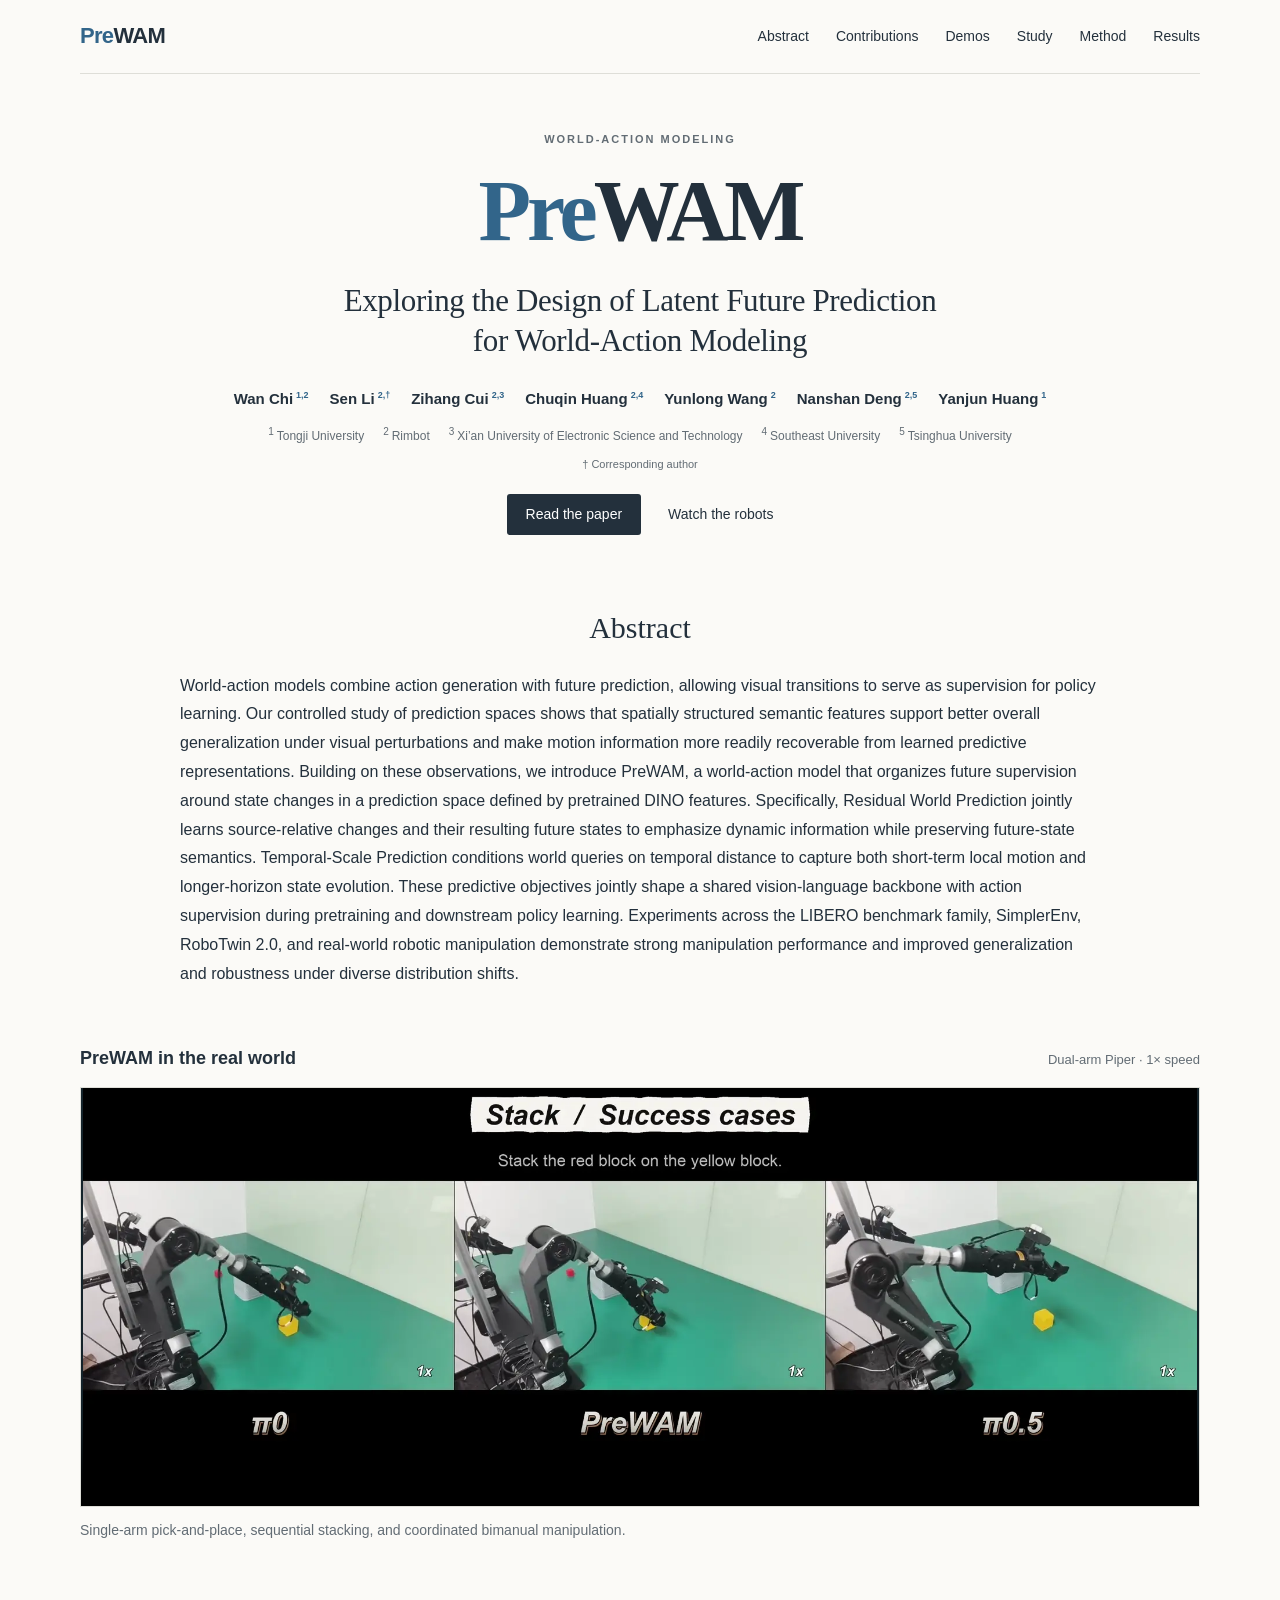
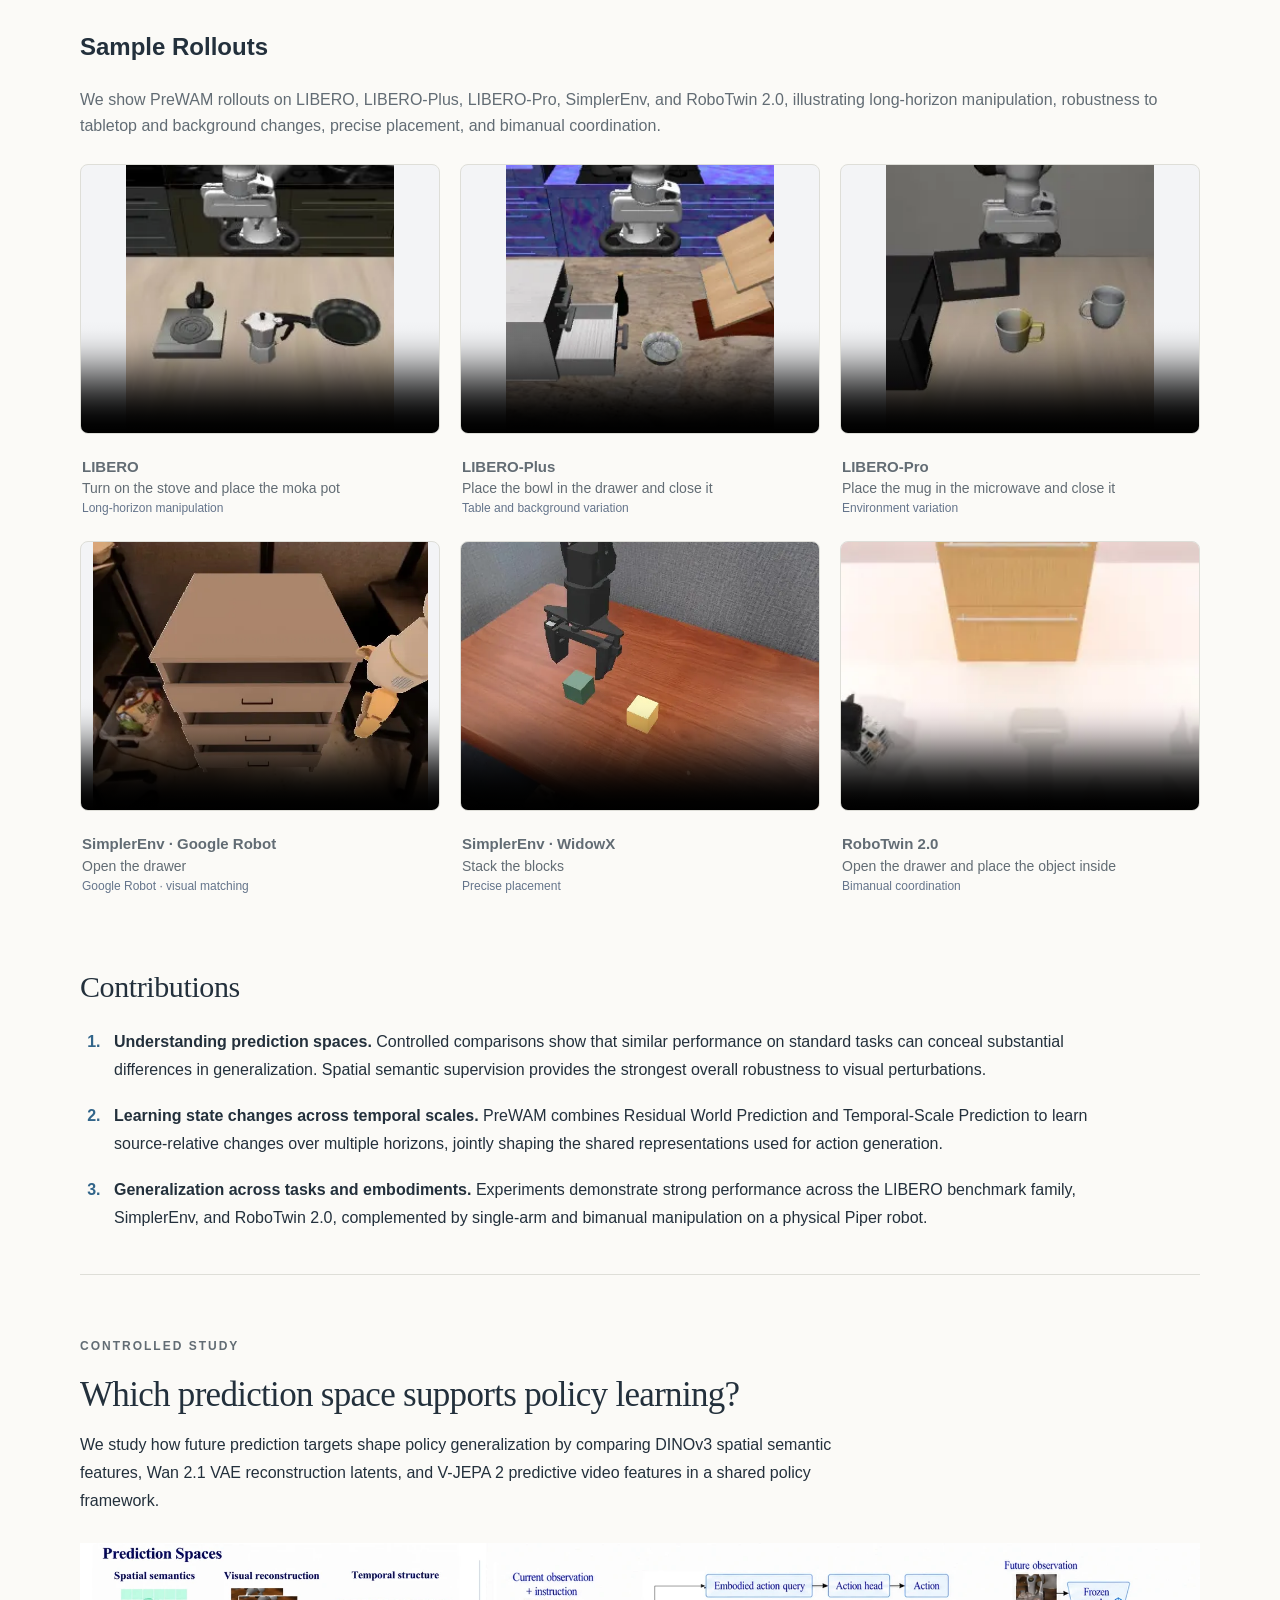
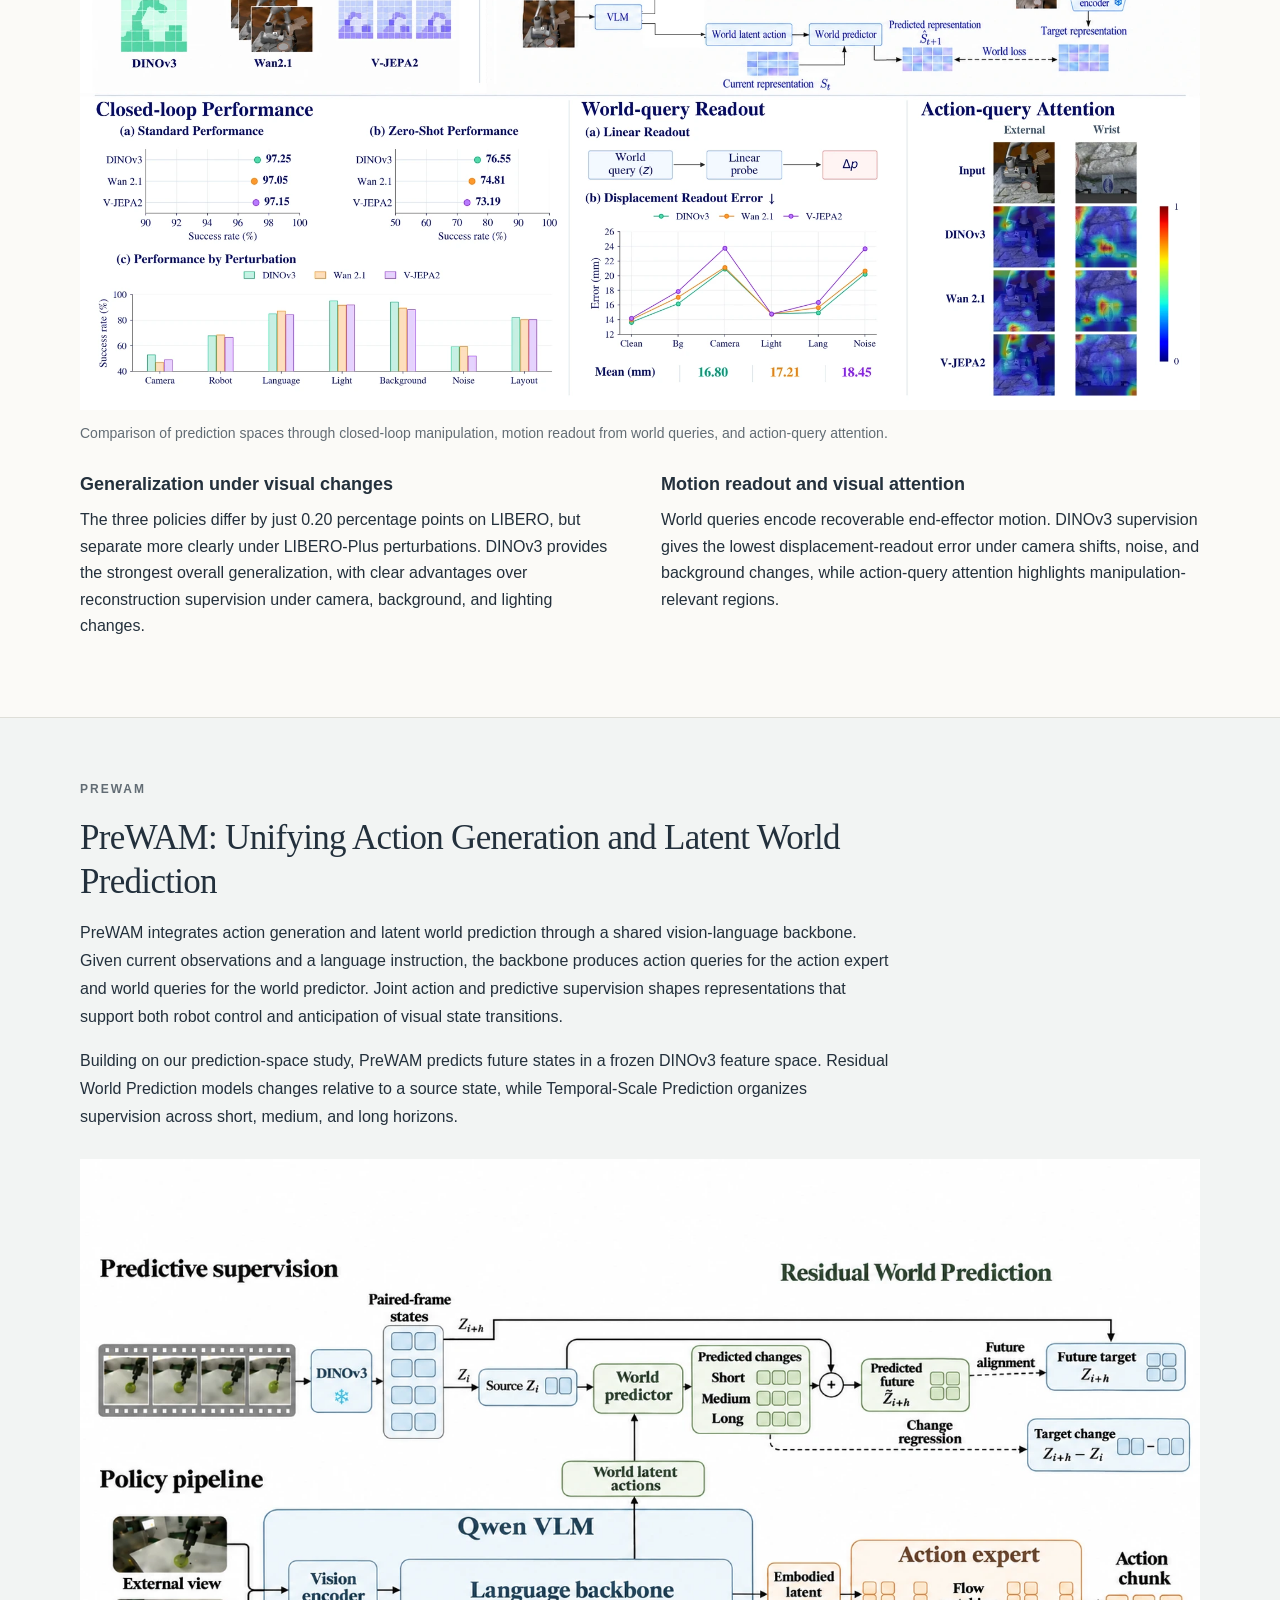
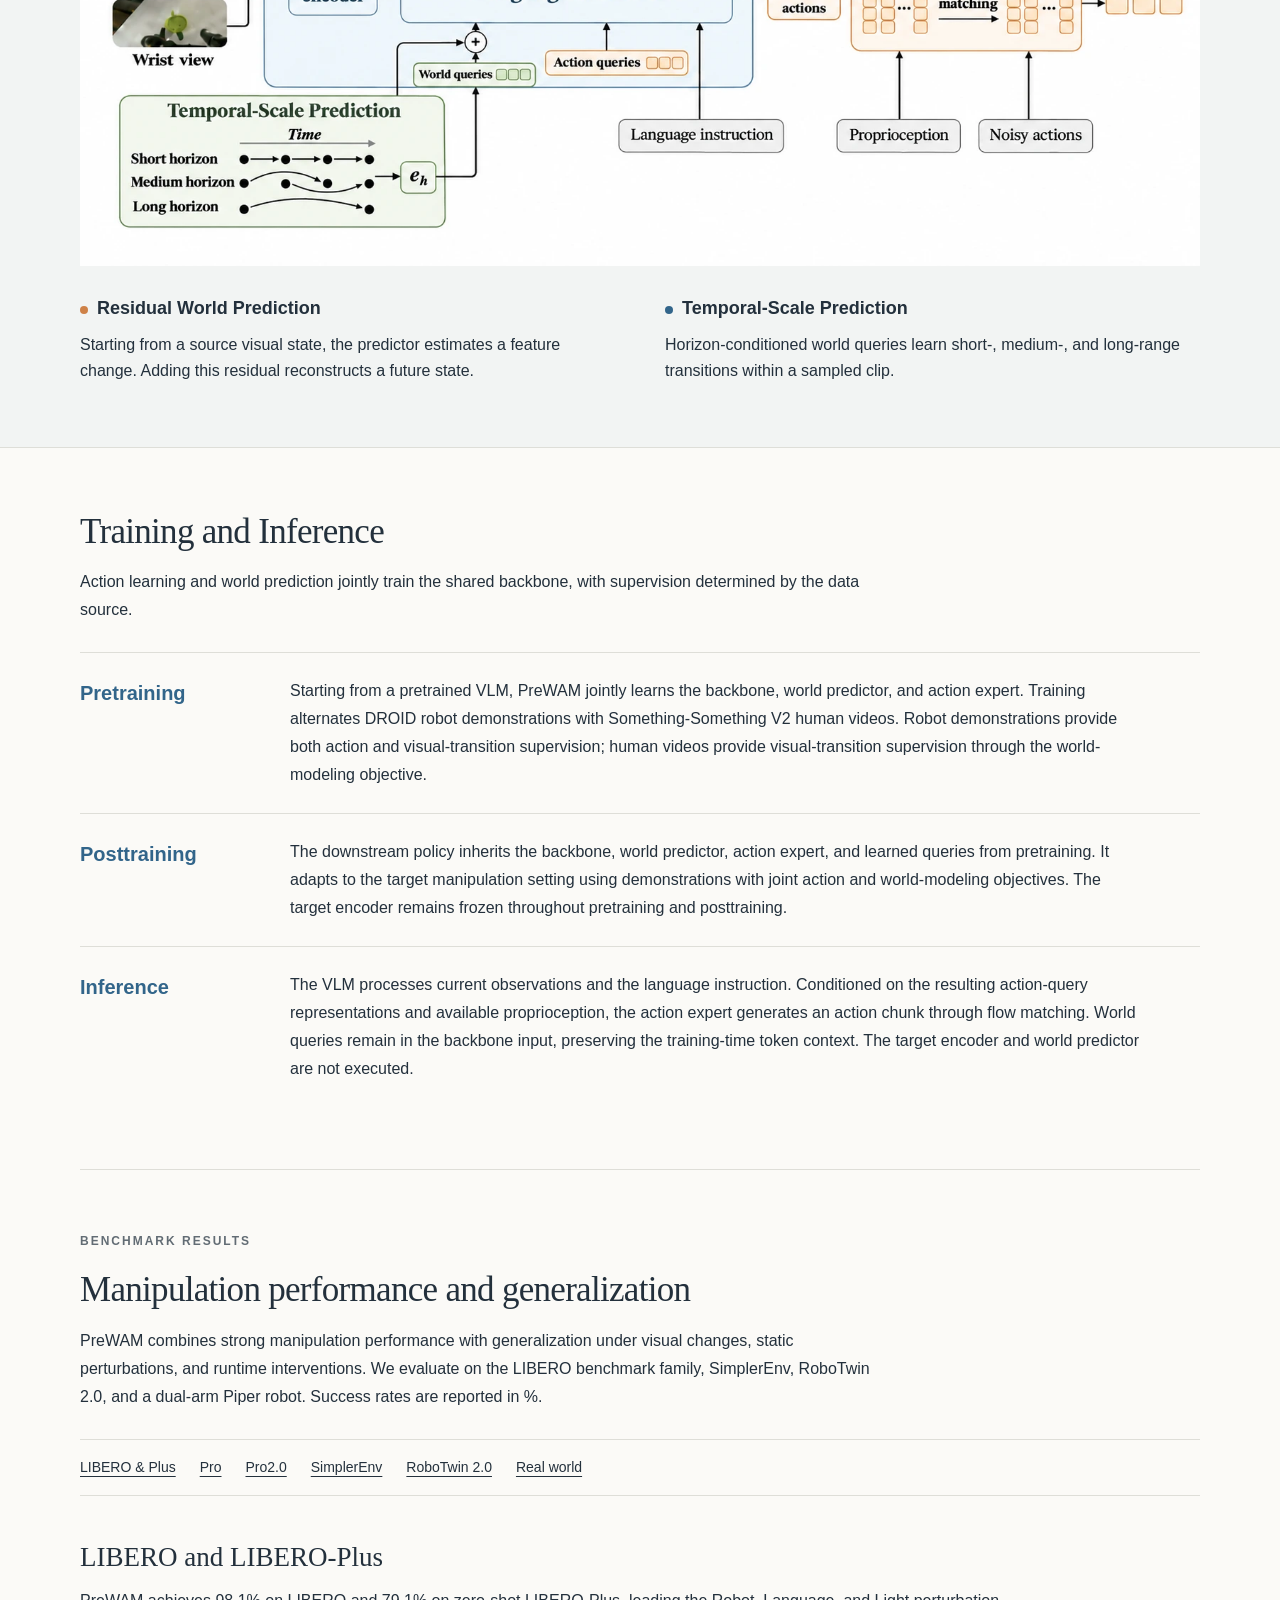
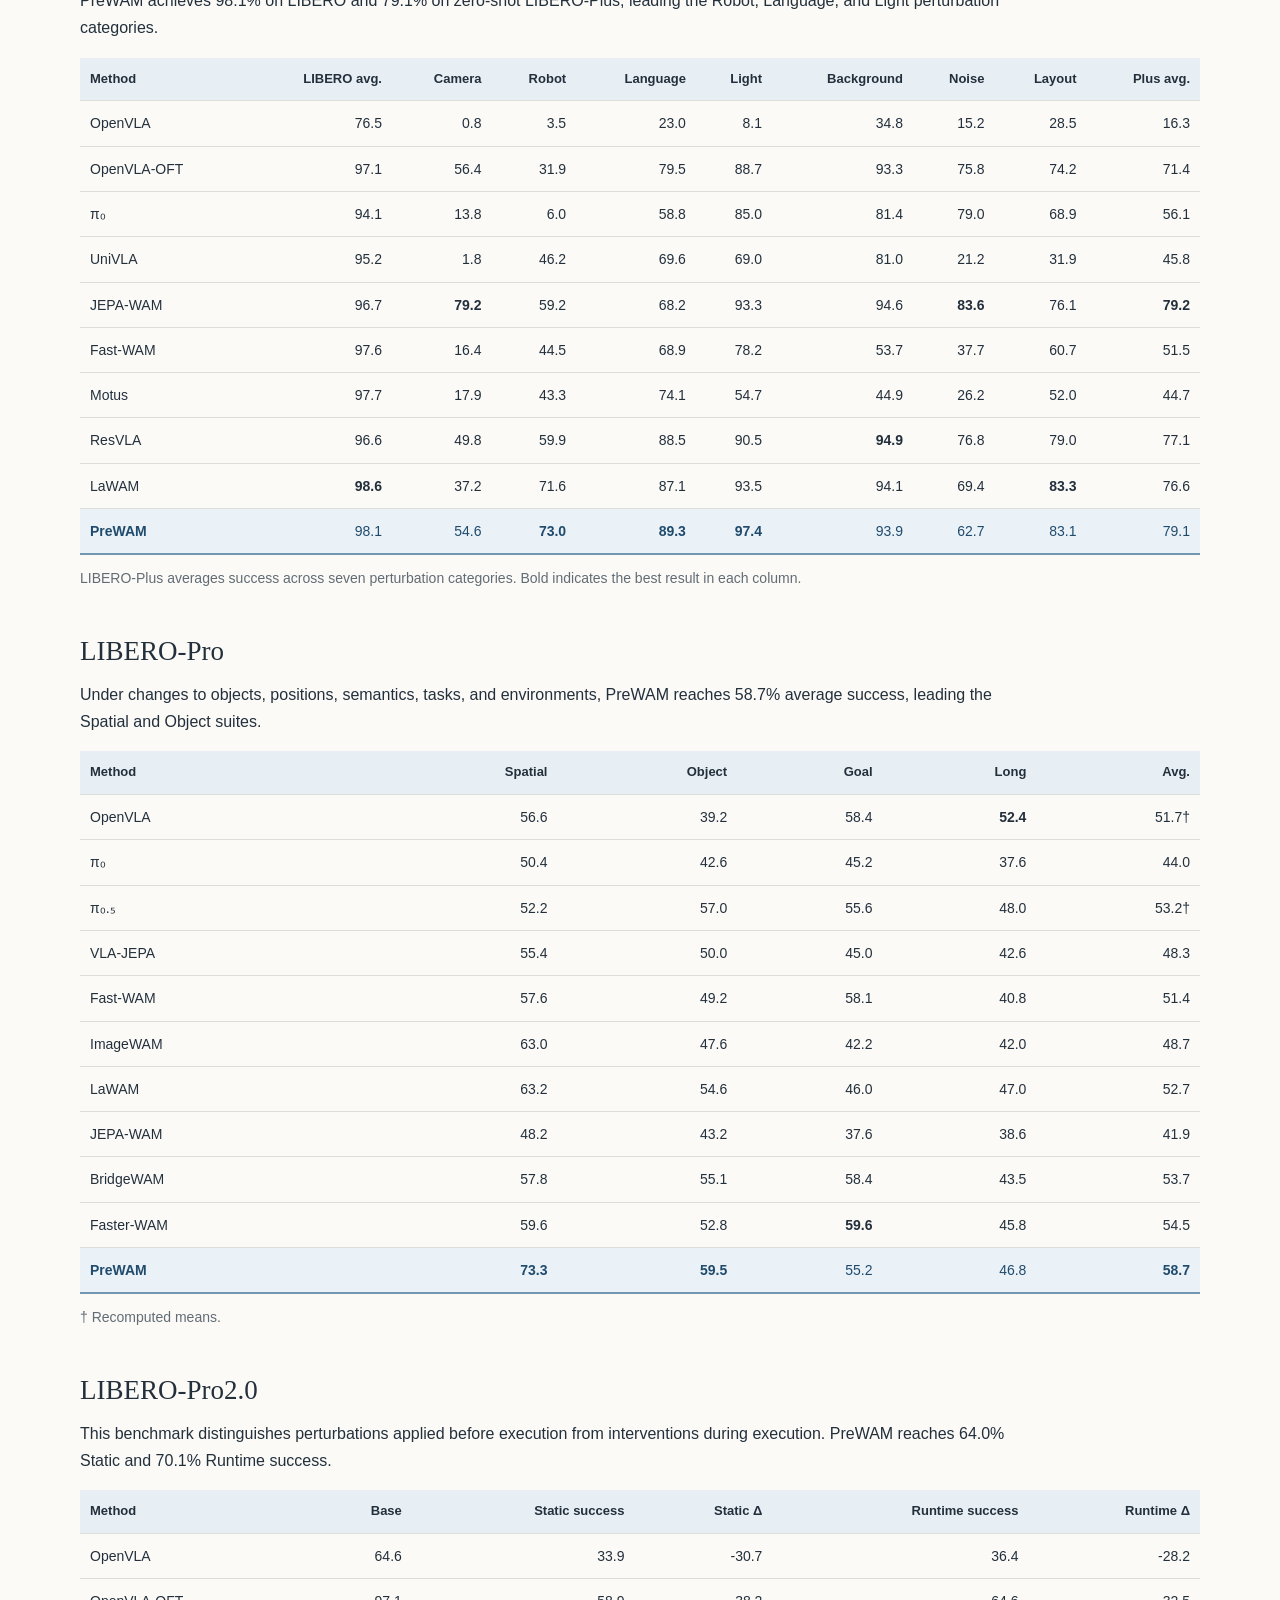
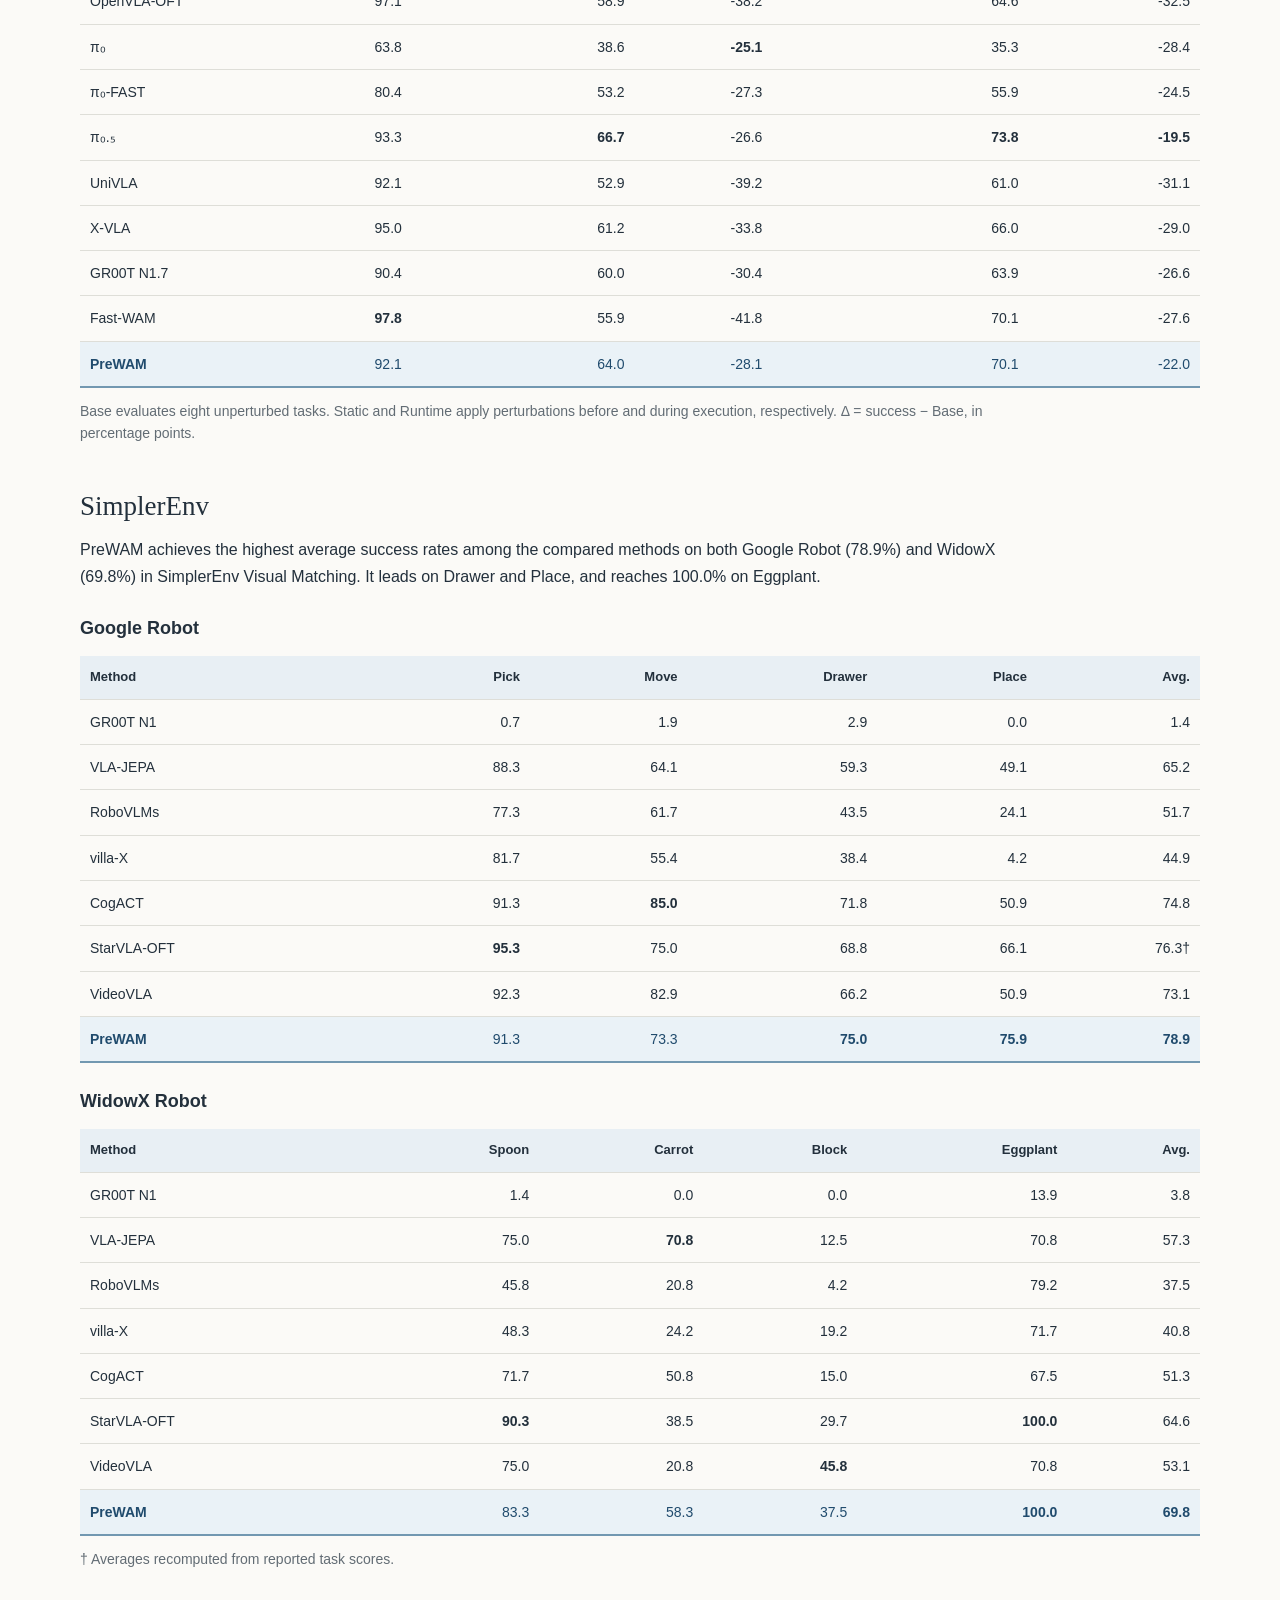
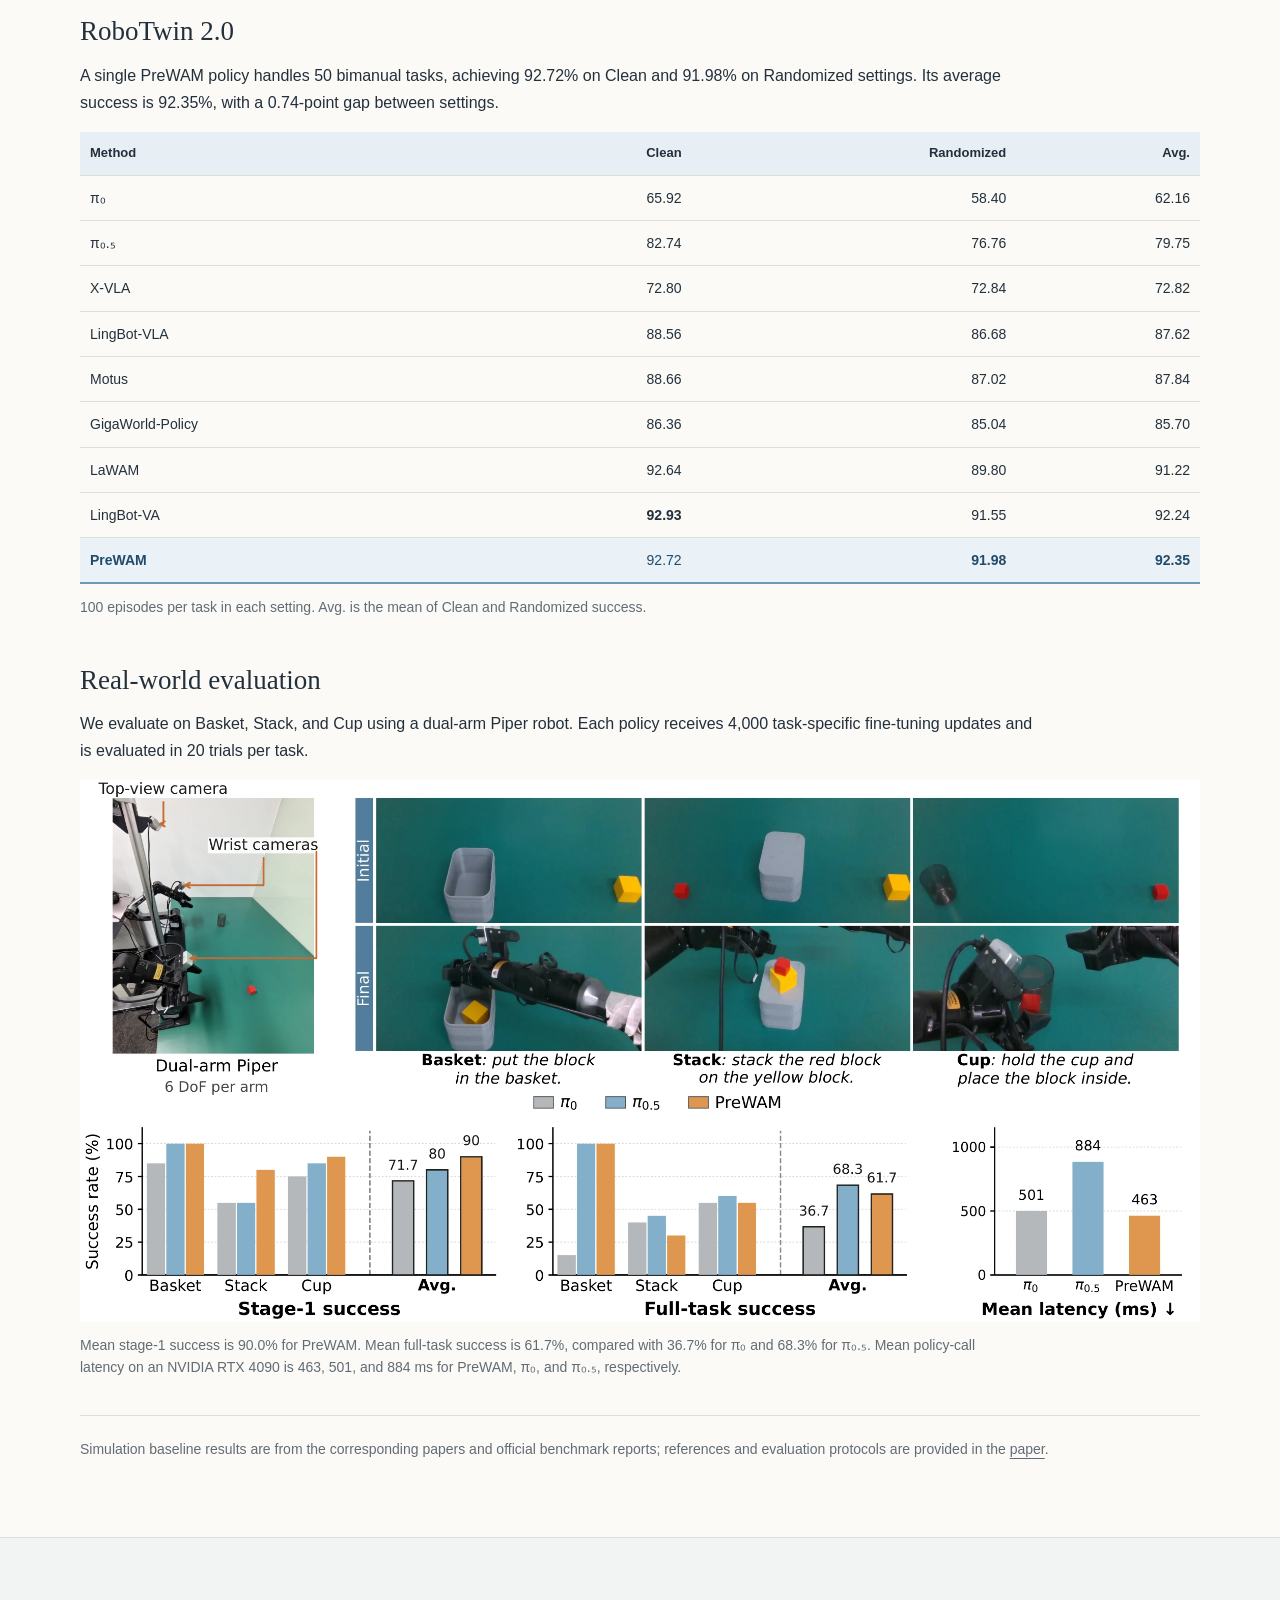
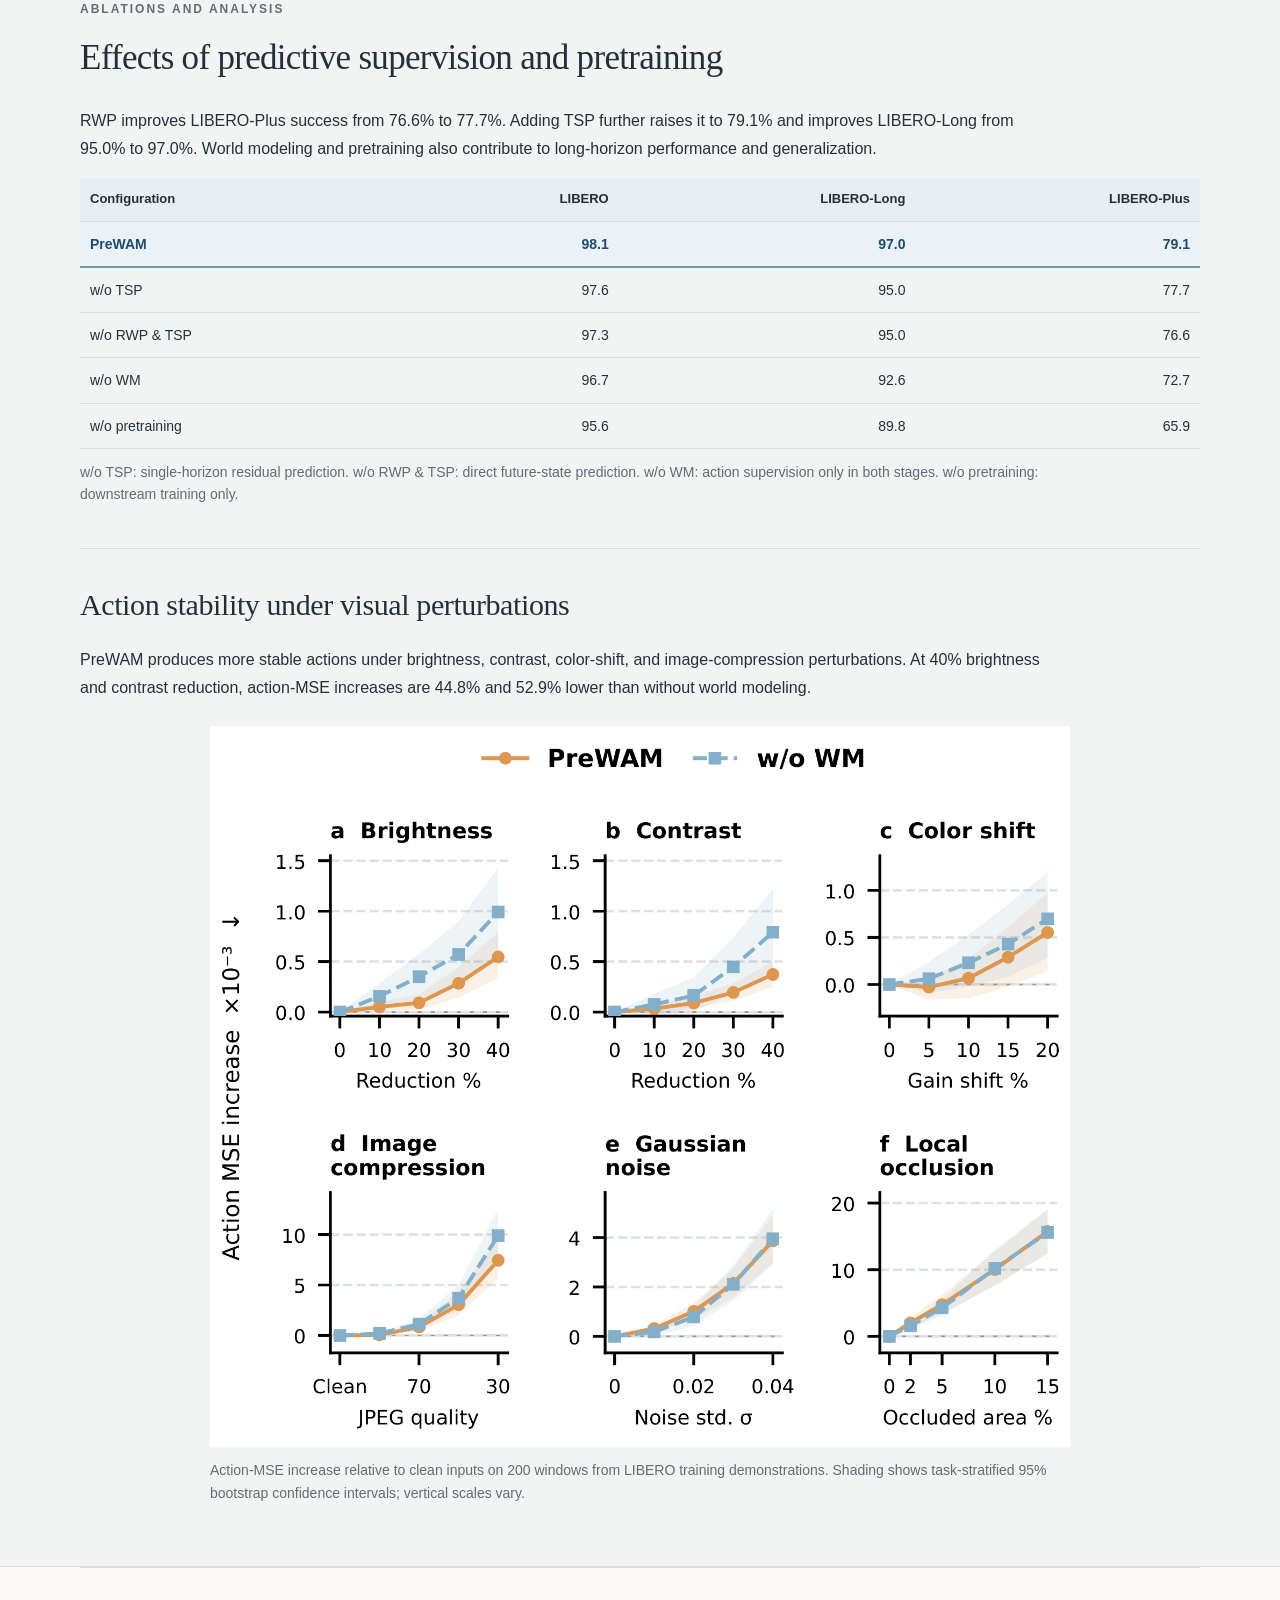
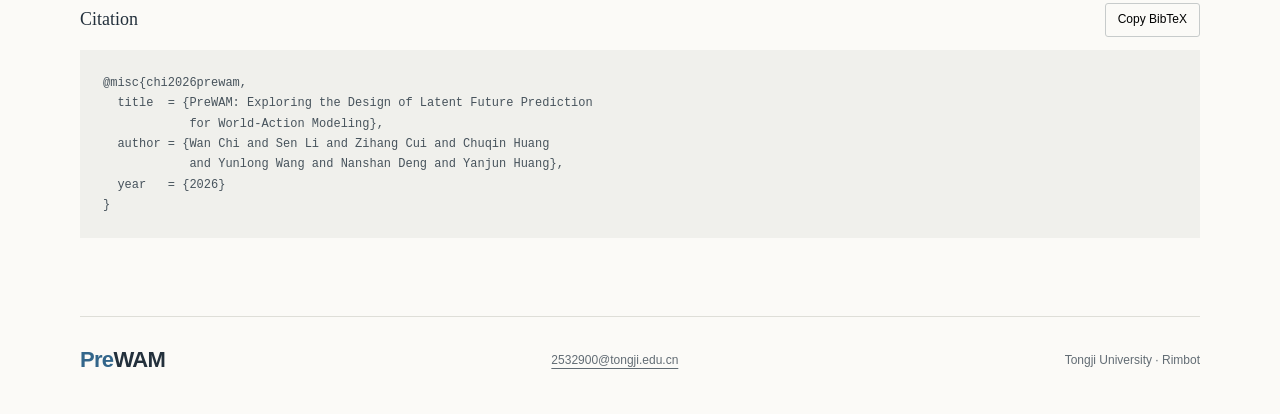
==== commit ceed0604: "Move simulation gallery below real-world demo and bundle videos" ====
--- a/index.html
+++ b/index.html
@@ -39,7 +39,7 @@
 <a href="assets/videos/prewam-real-world.mp4">Download the demonstration video</a>.
     </video>
 <p class="caption">Single-arm pick-and-place, sequential stacking, and coordinated bimanual manipulation.</p>
-</section><section aria-labelledby="contributions-heading" class="page-width highlights-section" id="contributions"><h2 id="contributions-heading">Contributions</h2><ol class="contributions-list"><li><strong>Understanding prediction spaces.</strong> Controlled comparisons show that similar performance on standard tasks can conceal substantial differences in generalization. Spatial semantic supervision provides the strongest overall robustness to visual perturbations.</li><li><strong>Learning state changes across temporal scales.</strong> PreWAM combines Residual World Prediction and Temporal-Scale Prediction to learn source-relative changes over multiple horizons, jointly shaping the shared representations used for action generation.</li><li><strong>Generalization across tasks and embodiments.</strong> Experiments demonstrate strong performance across the LIBERO benchmark family, SimplerEnv, and RoboTwin 2.0, complemented by single-arm and bimanual manipulation on a physical Piper robot.</li></ol></section>
+</section><section aria-labelledby="simulation-heading" class="page-width simulation-section" id="simulation-rollouts"><h2 id="simulation-heading">Sample Rollouts</h2><p class="simulation-intro">We show PreWAM rollouts on LIBERO, LIBERO-Plus, LIBERO-Pro, SimplerEnv, and RoboTwin 2.0, illustrating long-horizon manipulation, robustness to tabletop and background changes, precise placement, and bimanual coordination.</p><div class="simulation-grid"><figure class="simulation-card"><video aria-label="LIBERO: Turn on the stove and place the moka pot" controls="" loop="" muted="" playsinline="" poster="assets/videos/simulation/libero-20efbf0f16.webp" preload="none"><source src="assets/videos/simulation/libero-a4952da7a0.mp4" type="video/mp4"/></video><figcaption><strong>LIBERO</strong><span>Turn on the stove and place the moka pot</span><small>Long-horizon manipulation</small></figcaption></figure><figure class="simulation-card"><video aria-label="LIBERO-Plus: Place the bowl in the drawer and close it" controls="" loop="" muted="" playsinline="" poster="assets/videos/simulation/libero-plus-85125edba1.webp" preload="none"><source src="assets/videos/simulation/libero-plus-e9db142c5e.mp4" type="video/mp4"/></video><figcaption><strong>LIBERO-Plus</strong><span>Place the bowl in the drawer and close it</span><small>Table and background variation</small></figcaption></figure><figure class="simulation-card"><video aria-label="LIBERO-Pro: Place the mug in the microwave and close it" controls="" loop="" muted="" playsinline="" poster="assets/videos/simulation/libero-pro-d7377e552f.webp" preload="none"><source src="assets/videos/simulation/libero-pro-b46cf221fd.mp4" type="video/mp4"/></video><figcaption><strong>LIBERO-Pro</strong><span>Place the mug in the microwave and close it</span><small>Environment variation</small></figcaption></figure><figure class="simulation-card"><video aria-label="SimplerEnv · Google Robot: Open the drawer" controls="" loop="" muted="" playsinline="" poster="assets/videos/simulation/simpler-google-7368ea69d3.webp" preload="none"><source src="assets/videos/simulation/simpler-google-60f89c7c7b.mp4" type="video/mp4"/></video><figcaption><strong>SimplerEnv · Google Robot</strong><span>Open the drawer</span><small>Google Robot · visual matching</small></figcaption></figure><figure class="simulation-card"><video aria-label="SimplerEnv · WidowX: Stack the blocks" controls="" loop="" muted="" playsinline="" poster="assets/videos/simulation/simpler-widowx-0bfe875775.webp" preload="none"><source src="assets/videos/simulation/simpler-widowx-f1e62a81c6.mp4" type="video/mp4"/></video><figcaption><strong>SimplerEnv · WidowX</strong><span>Stack the blocks</span><small>Precise placement</small></figcaption></figure><figure class="simulation-card"><video aria-label="RoboTwin 2.0: Open the drawer and place the object inside" controls="" loop="" muted="" playsinline="" poster="assets/videos/simulation/robotwin-0c137a198e.webp" preload="none"><source src="assets/videos/simulation/robotwin-6de5a75da1.mp4" type="video/mp4"/></video><figcaption><strong>RoboTwin 2.0</strong><span>Open the drawer and place the object inside</span><small>Bimanual coordination</small></figcaption></figure></div></section><section aria-labelledby="contributions-heading" class="page-width highlights-section" id="contributions"><h2 id="contributions-heading">Contributions</h2><ol class="contributions-list"><li><strong>Understanding prediction spaces.</strong> Controlled comparisons show that similar performance on standard tasks can conceal substantial differences in generalization. Spatial semantic supervision provides the strongest overall robustness to visual perturbations.</li><li><strong>Learning state changes across temporal scales.</strong> PreWAM combines Residual World Prediction and Temporal-Scale Prediction to learn source-relative changes over multiple horizons, jointly shaping the shared representations used for action generation.</li><li><strong>Generalization across tasks and embodiments.</strong> Experiments demonstrate strong performance across the LIBERO benchmark family, SimplerEnv, and RoboTwin 2.0, complemented by single-arm and bimanual manipulation on a physical Piper robot.</li></ol></section>
 <section aria-labelledby="spaces-heading" class="page-width research-section" id="prediction-spaces">
 <div class="section-heading"><p class="section-label">CONTROLLED STUDY</p><h2 id="spaces-heading">Which prediction space supports policy learning?</h2><p>We study how future prediction targets shape policy generalization by comparing DINOv3 spatial semantic features, Wan 2.1 VAE reconstruction latents, and V-JEPA 2 predictive video features in a shared policy framework.</p></div>
 <figure><a aria-label="Open prediction-space study figure at full size" href="assets/images/representations.webp" rel="noopener" target="_blank"><img alt="Prediction-space comparison showing LIBERO and LIBERO-Plus success rates, attention visualizations, and motion readout results." height="833" loading="lazy" src="assets/images/representations.webp" width="2000"/></a><figcaption>Comparison of prediction spaces through closed-loop manipulation, motion readout from world queries, and action-query attention.</figcaption></figure>
@@ -51,7 +51,7 @@
 <div class="method-notes"><div><h3><span class="method-dot residual"></span>Residual World Prediction</h3><p>Starting from a source visual state, the predictor estimates a feature change. Adding this residual reconstructs a future state.</p></div><div><h3><span class="method-dot temporal"></span>Temporal-Scale Prediction</h3><p>Horizon-conditioned world queries learn short-, medium-, and long-range transitions within a sampled clip.</p></div></div>
 </div>
 </section><section aria-labelledby="training-heading" class="page-width research-section training-section" id="training"><div class="section-heading"><h2 id="training-heading">Training and Inference</h2><p>Action learning and world prediction jointly train the shared backbone, with supervision determined by the data source.</p></div><div class="training-stages"><article><h3>Pretraining</h3><p>Starting from a pretrained VLM, PreWAM jointly learns the backbone, world predictor, and action expert. Training alternates DROID robot demonstrations with Something-Something V2 human videos. Robot demonstrations provide both action and visual-transition supervision; human videos provide visual-transition supervision through the world-modeling objective.</p></article><article><h3>Posttraining</h3><p>The downstream policy inherits the backbone, world predictor, action expert, and learned queries from pretraining. It adapts to the target manipulation setting using demonstrations with joint action and world-modeling objectives. The target encoder remains frozen throughout pretraining and posttraining.</p></article><article><h3>Inference</h3><p>The VLM processes current observations and the language instruction. Conditioned on the resulting action-query representations and available proprioception, the action expert generates an action chunk through flow matching. World queries remain in the backbone input, preserving the training-time token context. The target encoder and world predictor are not executed.</p></article></div></section>
-<section aria-labelledby="simulation-heading" class="page-width simulation-section" id="simulation-rollouts"><h2 id="simulation-heading">Sample Rollouts</h2><p class="simulation-intro">We show PreWAM rollouts on LIBERO, LIBERO-Plus, LIBERO-Pro, SimplerEnv, and RoboTwin 2.0, illustrating long-horizon manipulation, robustness to tabletop and background changes, precise placement, and bimanual coordination.</p><div class="simulation-grid"><figure class="simulation-card"><video aria-label="LIBERO: Turn on the stove and place the moka pot" controls="" loop="" muted="" playsinline="" poster="assets/videos/simulation/libero-20efbf0f16.webp" preload="none"><source src="assets/videos/simulation/libero-a4952da7a0.mp4" type="video/mp4"/></video><figcaption><strong>LIBERO</strong><span>Turn on the stove and place the moka pot</span><small>Long-horizon manipulation</small></figcaption></figure><figure class="simulation-card"><video aria-label="LIBERO-Plus: Place the bowl in the drawer and close it" controls="" loop="" muted="" playsinline="" poster="assets/videos/simulation/libero-plus-85125edba1.webp" preload="none"><source src="assets/videos/simulation/libero-plus-e9db142c5e.mp4" type="video/mp4"/></video><figcaption><strong>LIBERO-Plus</strong><span>Place the bowl in the drawer and close it</span><small>Table and background variation</small></figcaption></figure><figure class="simulation-card"><video aria-label="LIBERO-Pro: Place the mug in the microwave and close it" controls="" loop="" muted="" playsinline="" poster="assets/videos/simulation/libero-pro-d7377e552f.webp" preload="none"><source src="assets/videos/simulation/libero-pro-b46cf221fd.mp4" type="video/mp4"/></video><figcaption><strong>LIBERO-Pro</strong><span>Place the mug in the microwave and close it</span><small>Environment variation</small></figcaption></figure><figure class="simulation-card"><video aria-label="SimplerEnv · Google Robot: Open the drawer" controls="" loop="" muted="" playsinline="" poster="assets/videos/simulation/simpler-google-7368ea69d3.webp" preload="none"><source src="assets/videos/simulation/simpler-google-60f89c7c7b.mp4" type="video/mp4"/></video><figcaption><strong>SimplerEnv · Google Robot</strong><span>Open the drawer</span><small>Google Robot · visual matching</small></figcaption></figure><figure class="simulation-card"><video aria-label="SimplerEnv · WidowX: Stack the blocks" controls="" loop="" muted="" playsinline="" poster="assets/videos/simulation/simpler-widowx-0bfe875775.webp" preload="none"><source src="assets/videos/simulation/simpler-widowx-f1e62a81c6.mp4" type="video/mp4"/></video><figcaption><strong>SimplerEnv · WidowX</strong><span>Stack the blocks</span><small>Precise placement</small></figcaption></figure><figure class="simulation-card"><video aria-label="RoboTwin 2.0: Open the drawer and place the object inside" controls="" loop="" muted="" playsinline="" poster="assets/videos/simulation/robotwin-0c137a198e.webp" preload="none"><source src="assets/videos/simulation/robotwin-6de5a75da1.mp4" type="video/mp4"/></video><figcaption><strong>RoboTwin 2.0</strong><span>Open the drawer and place the object inside</span><small>Bimanual coordination</small></figcaption></figure></div></section><section aria-labelledby="results-heading" class="page-width research-section" id="results"><div class="section-heading"><p class="section-label">BENCHMARK RESULTS</p><h2 id="results-heading">Manipulation performance and generalization</h2><p>PreWAM combines strong manipulation performance with generalization under visual changes, static perturbations, and runtime interventions. We evaluate on the LIBERO benchmark family, SimplerEnv, RoboTwin 2.0, and a dual-arm Piper robot. Success rates are reported in %.</p></div><nav aria-label="Benchmark results" class="benchmark-nav"><a href="#libero">LIBERO &amp; Plus</a><a href="#libero-pro">Pro</a><a href="#libero-pro2">Pro2.0</a><a href="#simpler">SimplerEnv</a><a href="#robotwin">RoboTwin 2.0</a><a href="#real-world">Real world</a></nav><article class="benchmark" id="libero"><h3>LIBERO and LIBERO-Plus</h3><p>PreWAM achieves 98.1% on LIBERO and 79.1% on zero-shot LIBERO-Plus, leading the Robot, Language, and Light perturbation categories.</p><div aria-label="Method comparison table" class="table-scroll" role="region" tabindex="0"><table class="benchmark-table"><thead><tr><th scope="col">Method</th><th scope="col">LIBERO avg.</th><th scope="col">Camera</th><th scope="col">Robot</th><th scope="col">Language</th><th scope="col">Light</th><th scope="col">Background</th><th scope="col">Noise</th><th scope="col">Layout</th><th scope="col">Plus avg.</th></tr></thead><tbody><tr><th scope="row">OpenVLA</th><td>76.5</td><td>0.8</td><td>3.5</td><td>23.0</td><td>8.1</td><td>34.8</td><td>15.2</td><td>28.5</td><td>16.3</td></tr><tr><th scope="row">OpenVLA-OFT</th><td>97.1</td><td>56.4</td><td>31.9</td><td>79.5</td><td>88.7</td><td>93.3</td><td>75.8</td><td>74.2</td><td>71.4</td></tr><tr><th scope="row">π₀</th><td>94.1</td><td>13.8</td><td>6.0</td><td>58.8</td><td>85.0</td><td>81.4</td><td>79.0</td><td>68.9</td><td>56.1</td></tr><tr><th scope="row">UniVLA</th><td>95.2</td><td>1.8</td><td>46.2</td><td>69.6</td><td>69.0</td><td>81.0</td><td>21.2</td><td>31.9</td><td>45.8</td></tr><tr><th scope="row">JEPA-WAM</th><td>96.7</td><td><strong>79.2</strong></td><td>59.2</td><td>68.2</td><td>93.3</td><td>94.6</td><td><strong>83.6</strong></td><td>76.1</td><td><strong>79.2</strong></td></tr><tr><th scope="row">Fast-WAM</th><td>97.6</td><td>16.4</td><td>44.5</td><td>68.9</td><td>78.2</td><td>53.7</td><td>37.7</td><td>60.7</td><td>51.5</td></tr><tr><th scope="row">Motus</th><td>97.7</td><td>17.9</td><td>43.3</td><td>74.1</td><td>54.7</td><td>44.9</td><td>26.2</td><td>52.0</td><td>44.7</td></tr><tr><th scope="row">ResVLA</th><td>96.6</td><td>49.8</td><td>59.9</td><td>88.5</td><td>90.5</td><td><strong>94.9</strong></td><td>76.8</td><td>79.0</td><td>77.1</td></tr><tr><th scope="row">LaWAM</th><td><strong>98.6</strong></td><td>37.2</td><td>71.6</td><td>87.1</td><td>93.5</td><td>94.1</td><td>69.4</td><td><strong>83.3</strong></td><td>76.6</td></tr><tr class="ours"><th scope="row"><strong>PreWAM</strong></th><td>98.1</td><td>54.6</td><td><strong>73.0</strong></td><td><strong>89.3</strong></td><td><strong>97.4</strong></td><td>93.9</td><td>62.7</td><td>83.1</td><td>79.1</td></tr></tbody></table></div><p class="table-note">LIBERO-Plus averages success across seven perturbation categories. Bold indicates the best result in each column.</p></article><article class="benchmark" id="libero-pro"><h3>LIBERO-Pro</h3><p>Under changes to objects, positions, semantics, tasks, and environments, PreWAM reaches 58.7% average success, leading the Spatial and Object suites.</p><div aria-label="Method comparison table" class="table-scroll" role="region" tabindex="0"><table class="benchmark-table"><thead><tr><th scope="col">Method</th><th scope="col">Spatial</th><th scope="col">Object</th><th scope="col">Goal</th><th scope="col">Long</th><th scope="col">Avg.</th></tr></thead><tbody><tr><th scope="row">OpenVLA</th><td>56.6</td><td>39.2</td><td>58.4</td><td><strong>52.4</strong></td><td>51.7†</td></tr><tr><th scope="row">π₀</th><td>50.4</td><td>42.6</td><td>45.2</td><td>37.6</td><td>44.0</td></tr><tr><th scope="row">π₀.₅</th><td>52.2</td><td>57.0</td><td>55.6</td><td>48.0</td><td>53.2†</td></tr><tr><th scope="row">VLA-JEPA</th><td>55.4</td><td>50.0</td><td>45.0</td><td>42.6</td><td>48.3</td></tr><tr><th scope="row">Fast-WAM</th><td>57.6</td><td>49.2</td><td>58.1</td><td>40.8</td><td>51.4</td></tr><tr><th scope="row">ImageWAM</th><td>63.0</td><td>47.6</td><td>42.2</td><td>42.0</td><td>48.7</td></tr><tr><th scope="row">LaWAM</th><td>63.2</td><td>54.6</td><td>46.0</td><td>47.0</td><td>52.7</td></tr><tr><th scope="row">JEPA-WAM</th><td>48.2</td><td>43.2</td><td>37.6</td><td>38.6</td><td>41.9</td></tr><tr><th scope="row">BridgeWAM</th><td>57.8</td><td>55.1</td><td>58.4</td><td>43.5</td><td>53.7</td></tr><tr><th scope="row">Faster-WAM</th><td>59.6</td><td>52.8</td><td><strong>59.6</strong></td><td>45.8</td><td>54.5</td></tr><tr class="ours"><th scope="row">PreWAM</th><td><strong>73.3</strong></td><td><strong>59.5</strong></td><td>55.2</td><td>46.8</td><td><strong>58.7</strong></td></tr></tbody></table></div><p class="table-note">† Recomputed means.</p></article><article class="benchmark" id="libero-pro2"><h3>LIBERO-Pro2.0</h3><p>This benchmark distinguishes perturbations applied before execution from interventions during execution. PreWAM reaches 64.0% Static and 70.1% Runtime success.</p><div aria-label="Method comparison table" class="table-scroll" role="region" tabindex="0"><table class="benchmark-table"><thead><tr><th scope="col">Method</th><th scope="col">Base</th><th scope="col">Static success</th><th scope="col">Static Δ</th><th scope="col">Runtime success</th><th scope="col">Runtime Δ</th></tr></thead><tbody><tr><th scope="row">OpenVLA</th><td>64.6</td><td>33.9</td><td>-30.7</td><td>36.4</td><td>-28.2</td></tr><tr><th scope="row">OpenVLA-OFT</th><td>97.1</td><td>58.9</td><td>-38.2</td><td>64.6</td><td>-32.5</td></tr><tr><th scope="row">π₀</th><td>63.8</td><td>38.6</td><td><strong>-25.1</strong></td><td>35.3</td><td>-28.4</td></tr><tr><th scope="row">π₀-FAST</th><td>80.4</td><td>53.2</td><td>-27.3</td><td>55.9</td><td>-24.5</td></tr><tr><th scope="row">π₀.₅</th><td>93.3</td><td><strong>66.7</strong></td><td>-26.6</td><td><strong>73.8</strong></td><td><strong>-19.5</strong></td></tr><tr><th scope="row">UniVLA</th><td>92.1</td><td>52.9</td><td>-39.2</td><td>61.0</td><td>-31.1</td></tr><tr><th scope="row">X-VLA</th><td>95.0</td><td>61.2</td><td>-33.8</td><td>66.0</td><td>-29.0</td></tr><tr><th scope="row">GR00T N1.7</th><td>90.4</td><td>60.0</td><td>-30.4</td><td>63.9</td><td>-26.6</td></tr><tr><th scope="row">Fast-WAM</th><td><strong>97.8</strong></td><td>55.9</td><td>-41.8</td><td>70.1</td><td>-27.6</td></tr><tr class="ours"><th scope="row"><strong>PreWAM</strong></th><td>92.1</td><td>64.0</td><td>-28.1</td><td>70.1</td><td>-22.0</td></tr></tbody></table></div><p class="table-note">Base evaluates eight unperturbed tasks. Static and Runtime apply perturbations before and during execution, respectively. Δ = success − Base, in percentage points.</p></article><article class="benchmark" id="simpler"><h3>SimplerEnv</h3><p>PreWAM achieves the highest average success rates among the compared methods on both Google Robot (78.9%) and WidowX (69.8%) in SimplerEnv Visual Matching. It leads on Drawer and Place, and reaches 100.0% on Eggplant.</p><h4>Google Robot</h4><div aria-label="Method comparison table" class="table-scroll" role="region" tabindex="0"><table class="benchmark-table"><thead><tr><th scope="col">Method</th><th scope="col">Pick</th><th scope="col">Move</th><th scope="col">Drawer</th><th scope="col">Place</th><th scope="col">Avg.</th></tr></thead><tbody><tr><th scope="row">GR00T N1</th><td>0.7</td><td>1.9</td><td>2.9</td><td>0.0</td><td>1.4</td></tr><tr><th scope="row">VLA-JEPA</th><td>88.3</td><td>64.1</td><td>59.3</td><td>49.1</td><td>65.2</td></tr><tr><th scope="row">RoboVLMs</th><td>77.3</td><td>61.7</td><td>43.5</td><td>24.1</td><td>51.7</td></tr><tr><th scope="row">villa-X</th><td>81.7</td><td>55.4</td><td>38.4</td><td>4.2</td><td>44.9</td></tr><tr><th scope="row">CogACT</th><td>91.3</td><td><strong>85.0</strong></td><td>71.8</td><td>50.9</td><td>74.8</td></tr><tr><th scope="row">StarVLA-OFT</th><td><strong>95.3</strong></td><td>75.0</td><td>68.8</td><td>66.1</td><td>76.3†</td></tr><tr><th scope="row">VideoVLA</th><td>92.3</td><td>82.9</td><td>66.2</td><td>50.9</td><td>73.1</td></tr><tr class="ours"><th scope="row"><strong>PreWAM</strong></th><td>91.3</td><td>73.3</td><td><strong>75.0</strong></td><td><strong>75.9</strong></td><td><strong>78.9</strong></td></tr></tbody></table></div><h4>WidowX Robot</h4><div aria-label="Method comparison table" class="table-scroll" role="region" tabindex="0"><table class="benchmark-table"><thead><tr><th scope="col">Method</th><th scope="col">Spoon</th><th scope="col">Carrot</th><th scope="col">Block</th><th scope="col">Eggplant</th><th scope="col">Avg.</th></tr></thead><tbody><tr><th scope="row">GR00T N1</th><td>1.4</td><td>0.0</td><td>0.0</td><td>13.9</td><td>3.8</td></tr><tr><th scope="row">VLA-JEPA</th><td>75.0</td><td><strong>70.8</strong></td><td>12.5</td><td>70.8</td><td>57.3</td></tr><tr><th scope="row">RoboVLMs</th><td>45.8</td><td>20.8</td><td>4.2</td><td>79.2</td><td>37.5</td></tr><tr><th scope="row">villa-X</th><td>48.3</td><td>24.2</td><td>19.2</td><td>71.7</td><td>40.8</td></tr><tr><th scope="row">CogACT</th><td>71.7</td><td>50.8</td><td>15.0</td><td>67.5</td><td>51.3</td></tr><tr><th scope="row">StarVLA-OFT</th><td><strong>90.3</strong></td><td>38.5</td><td>29.7</td><td><strong>100.0</strong></td><td>64.6</td></tr><tr><th scope="row">VideoVLA</th><td>75.0</td><td>20.8</td><td><strong>45.8</strong></td><td>70.8</td><td>53.1</td></tr><tr class="ours"><th scope="row"><strong>PreWAM</strong></th><td>83.3</td><td>58.3</td><td>37.5</td><td><strong>100.0</strong></td><td><strong>69.8</strong></td></tr></tbody></table></div><p class="table-note">† Averages recomputed from reported task scores.</p></article><article class="benchmark" id="robotwin"><h3>RoboTwin 2.0</h3><p>A single PreWAM policy handles 50 bimanual tasks, achieving 92.72% on Clean and 91.98% on Randomized settings. Its average success is 92.35%, with a 0.74-point gap between settings.</p><div aria-label="Method comparison table" class="table-scroll" role="region" tabindex="0"><table class="benchmark-table"><thead><tr><th scope="col">Method</th><th scope="col">Clean</th><th scope="col">Randomized</th><th scope="col">Avg.</th></tr></thead><tbody><tr><th scope="row">π₀</th><td>65.92</td><td>58.40</td><td>62.16</td></tr><tr><th scope="row">π₀.₅</th><td>82.74</td><td>76.76</td><td>79.75</td></tr><tr><th scope="row">X-VLA</th><td>72.80</td><td>72.84</td><td>72.82</td></tr><tr><th scope="row">LingBot-VLA</th><td>88.56</td><td>86.68</td><td>87.62</td></tr><tr><th scope="row">Motus</th><td>88.66</td><td>87.02</td><td>87.84</td></tr><tr><th scope="row">GigaWorld-Policy</th><td>86.36</td><td>85.04</td><td>85.70</td></tr><tr><th scope="row">LaWAM</th><td>92.64</td><td>89.80</td><td>91.22</td></tr><tr><th scope="row">LingBot-VA</th><td><strong>92.93</strong></td><td>91.55</td><td>92.24</td></tr><tr class="ours"><th scope="row"><strong>PreWAM</strong></th><td>92.72</td><td><strong>91.98</strong></td><td><strong>92.35</strong></td></tr></tbody></table></div><p class="table-note">100 episodes per task in each setting. Avg. is the mean of Clean and Randomized success.</p></article><article class="benchmark" id="real-world"><h3>Real-world evaluation</h3><p>We evaluate on Basket, Stack, and Cup using a dual-arm Piper robot. Each policy receives 4,000 task-specific fine-tuning updates and is evaluated in 20 trials per task.</p><figure><a href="assets/images/real-world-results.webp" rel="noopener" target="_blank"><img alt="Dual-arm Piper setup and Basket, Stack, Cup tasks, with stage-1 success, full-task success, and policy-call latency comparisons." height="1064" loading="lazy" src="assets/images/real-world-results.webp" width="2200"/></a><figcaption>Mean stage-1 success is 90.0% for PreWAM. Mean full-task success is 61.7%, compared with 36.7% for π₀ and 68.3% for π₀.₅. Mean policy-call latency on an NVIDIA RTX 4090 is 463, 501, and 884 ms for PreWAM, π₀, and π₀.₅, respectively.</figcaption></figure></article><p class="results-source">Simulation baseline results are from the corresponding papers and official benchmark reports; references and evaluation protocols are provided in the <a href="assets/papers/PreWAM.pdf">paper</a>.</p></section><section class="analysis-band" id="analyses"><div class="page-width research-section"><div class="section-heading"><p class="section-label">ABLATIONS AND ANALYSIS</p><h2>Effects of predictive supervision and pretraining</h2></div><article class="benchmark" id="ablations"><p>RWP improves LIBERO-Plus success from 76.6% to 77.7%. Adding TSP further raises it to 79.1% and improves LIBERO-Long from 95.0% to 97.0%. World modeling and pretraining also contribute to long-horizon performance and generalization.</p><div aria-label="Configuration comparison table" class="table-scroll" role="region" tabindex="0"><table class="benchmark-table"><thead><tr><th scope="col">Configuration</th><th scope="col">LIBERO</th><th scope="col">LIBERO-Long</th><th scope="col">LIBERO-Plus</th></tr></thead><tbody><tr class="ours"><th scope="row"><strong>PreWAM</strong></th><td><strong>98.1</strong></td><td><strong>97.0</strong></td><td><strong>79.1</strong></td></tr><tr><th scope="row">w/o TSP</th><td>97.6</td><td>95.0</td><td>77.7</td></tr><tr><th scope="row">w/o RWP &amp; TSP</th><td>97.3</td><td>95.0</td><td>76.6</td></tr><tr><th scope="row">w/o WM</th><td>96.7</td><td>92.6</td><td>72.7</td></tr><tr><th scope="row">w/o pretraining</th><td>95.6</td><td>89.8</td><td>65.9</td></tr></tbody></table></div><p class="table-note">w/o TSP: single-horizon residual prediction. w/o RWP &amp; TSP: direct future-state prediction. w/o WM: action supervision only in both stages. w/o pretraining: downstream training only.</p></article><article aria-labelledby="stability-heading" class="action-stability" id="action-stability"><h3 id="stability-heading">Action stability under visual perturbations</h3><p>PreWAM produces more stable actions under brightness, contrast, color-shift, and image-compression perturbations. At 40% brightness and contrast reduction, action-MSE increases are 44.8% and 52.9% lower than without world modeling.</p><figure class="perturbation-figure"><a href="assets/images/perturbations.webp" rel="noopener" target="_blank"><img alt="Action-MSE increase versus perturbation strength for PreWAM and the variant without world modeling across six visual perturbations." height="1342" loading="lazy" src="assets/images/perturbations.webp" width="1600"/></a><figcaption>Action-MSE increase relative to clean inputs on 200 windows from LIBERO training demonstrations. Shading shows task-stratified 95% bootstrap confidence intervals; vertical scales vary.</figcaption></figure></article></div></section>
+<section aria-labelledby="results-heading" class="page-width research-section" id="results"><div class="section-heading"><p class="section-label">BENCHMARK RESULTS</p><h2 id="results-heading">Manipulation performance and generalization</h2><p>PreWAM combines strong manipulation performance with generalization under visual changes, static perturbations, and runtime interventions. We evaluate on the LIBERO benchmark family, SimplerEnv, RoboTwin 2.0, and a dual-arm Piper robot. Success rates are reported in %.</p></div><nav aria-label="Benchmark results" class="benchmark-nav"><a href="#libero">LIBERO &amp; Plus</a><a href="#libero-pro">Pro</a><a href="#libero-pro2">Pro2.0</a><a href="#simpler">SimplerEnv</a><a href="#robotwin">RoboTwin 2.0</a><a href="#real-world">Real world</a></nav><article class="benchmark" id="libero"><h3>LIBERO and LIBERO-Plus</h3><p>PreWAM achieves 98.1% on LIBERO and 79.1% on zero-shot LIBERO-Plus, leading the Robot, Language, and Light perturbation categories.</p><div aria-label="Method comparison table" class="table-scroll" role="region" tabindex="0"><table class="benchmark-table"><thead><tr><th scope="col">Method</th><th scope="col">LIBERO avg.</th><th scope="col">Camera</th><th scope="col">Robot</th><th scope="col">Language</th><th scope="col">Light</th><th scope="col">Background</th><th scope="col">Noise</th><th scope="col">Layout</th><th scope="col">Plus avg.</th></tr></thead><tbody><tr><th scope="row">OpenVLA</th><td>76.5</td><td>0.8</td><td>3.5</td><td>23.0</td><td>8.1</td><td>34.8</td><td>15.2</td><td>28.5</td><td>16.3</td></tr><tr><th scope="row">OpenVLA-OFT</th><td>97.1</td><td>56.4</td><td>31.9</td><td>79.5</td><td>88.7</td><td>93.3</td><td>75.8</td><td>74.2</td><td>71.4</td></tr><tr><th scope="row">π₀</th><td>94.1</td><td>13.8</td><td>6.0</td><td>58.8</td><td>85.0</td><td>81.4</td><td>79.0</td><td>68.9</td><td>56.1</td></tr><tr><th scope="row">UniVLA</th><td>95.2</td><td>1.8</td><td>46.2</td><td>69.6</td><td>69.0</td><td>81.0</td><td>21.2</td><td>31.9</td><td>45.8</td></tr><tr><th scope="row">JEPA-WAM</th><td>96.7</td><td><strong>79.2</strong></td><td>59.2</td><td>68.2</td><td>93.3</td><td>94.6</td><td><strong>83.6</strong></td><td>76.1</td><td><strong>79.2</strong></td></tr><tr><th scope="row">Fast-WAM</th><td>97.6</td><td>16.4</td><td>44.5</td><td>68.9</td><td>78.2</td><td>53.7</td><td>37.7</td><td>60.7</td><td>51.5</td></tr><tr><th scope="row">Motus</th><td>97.7</td><td>17.9</td><td>43.3</td><td>74.1</td><td>54.7</td><td>44.9</td><td>26.2</td><td>52.0</td><td>44.7</td></tr><tr><th scope="row">ResVLA</th><td>96.6</td><td>49.8</td><td>59.9</td><td>88.5</td><td>90.5</td><td><strong>94.9</strong></td><td>76.8</td><td>79.0</td><td>77.1</td></tr><tr><th scope="row">LaWAM</th><td><strong>98.6</strong></td><td>37.2</td><td>71.6</td><td>87.1</td><td>93.5</td><td>94.1</td><td>69.4</td><td><strong>83.3</strong></td><td>76.6</td></tr><tr class="ours"><th scope="row"><strong>PreWAM</strong></th><td>98.1</td><td>54.6</td><td><strong>73.0</strong></td><td><strong>89.3</strong></td><td><strong>97.4</strong></td><td>93.9</td><td>62.7</td><td>83.1</td><td>79.1</td></tr></tbody></table></div><p class="table-note">LIBERO-Plus averages success across seven perturbation categories. Bold indicates the best result in each column.</p></article><article class="benchmark" id="libero-pro"><h3>LIBERO-Pro</h3><p>Under changes to objects, positions, semantics, tasks, and environments, PreWAM reaches 58.7% average success, leading the Spatial and Object suites.</p><div aria-label="Method comparison table" class="table-scroll" role="region" tabindex="0"><table class="benchmark-table"><thead><tr><th scope="col">Method</th><th scope="col">Spatial</th><th scope="col">Object</th><th scope="col">Goal</th><th scope="col">Long</th><th scope="col">Avg.</th></tr></thead><tbody><tr><th scope="row">OpenVLA</th><td>56.6</td><td>39.2</td><td>58.4</td><td><strong>52.4</strong></td><td>51.7†</td></tr><tr><th scope="row">π₀</th><td>50.4</td><td>42.6</td><td>45.2</td><td>37.6</td><td>44.0</td></tr><tr><th scope="row">π₀.₅</th><td>52.2</td><td>57.0</td><td>55.6</td><td>48.0</td><td>53.2†</td></tr><tr><th scope="row">VLA-JEPA</th><td>55.4</td><td>50.0</td><td>45.0</td><td>42.6</td><td>48.3</td></tr><tr><th scope="row">Fast-WAM</th><td>57.6</td><td>49.2</td><td>58.1</td><td>40.8</td><td>51.4</td></tr><tr><th scope="row">ImageWAM</th><td>63.0</td><td>47.6</td><td>42.2</td><td>42.0</td><td>48.7</td></tr><tr><th scope="row">LaWAM</th><td>63.2</td><td>54.6</td><td>46.0</td><td>47.0</td><td>52.7</td></tr><tr><th scope="row">JEPA-WAM</th><td>48.2</td><td>43.2</td><td>37.6</td><td>38.6</td><td>41.9</td></tr><tr><th scope="row">BridgeWAM</th><td>57.8</td><td>55.1</td><td>58.4</td><td>43.5</td><td>53.7</td></tr><tr><th scope="row">Faster-WAM</th><td>59.6</td><td>52.8</td><td><strong>59.6</strong></td><td>45.8</td><td>54.5</td></tr><tr class="ours"><th scope="row">PreWAM</th><td><strong>73.3</strong></td><td><strong>59.5</strong></td><td>55.2</td><td>46.8</td><td><strong>58.7</strong></td></tr></tbody></table></div><p class="table-note">† Recomputed means.</p></article><article class="benchmark" id="libero-pro2"><h3>LIBERO-Pro2.0</h3><p>This benchmark distinguishes perturbations applied before execution from interventions during execution. PreWAM reaches 64.0% Static and 70.1% Runtime success.</p><div aria-label="Method comparison table" class="table-scroll" role="region" tabindex="0"><table class="benchmark-table"><thead><tr><th scope="col">Method</th><th scope="col">Base</th><th scope="col">Static success</th><th scope="col">Static Δ</th><th scope="col">Runtime success</th><th scope="col">Runtime Δ</th></tr></thead><tbody><tr><th scope="row">OpenVLA</th><td>64.6</td><td>33.9</td><td>-30.7</td><td>36.4</td><td>-28.2</td></tr><tr><th scope="row">OpenVLA-OFT</th><td>97.1</td><td>58.9</td><td>-38.2</td><td>64.6</td><td>-32.5</td></tr><tr><th scope="row">π₀</th><td>63.8</td><td>38.6</td><td><strong>-25.1</strong></td><td>35.3</td><td>-28.4</td></tr><tr><th scope="row">π₀-FAST</th><td>80.4</td><td>53.2</td><td>-27.3</td><td>55.9</td><td>-24.5</td></tr><tr><th scope="row">π₀.₅</th><td>93.3</td><td><strong>66.7</strong></td><td>-26.6</td><td><strong>73.8</strong></td><td><strong>-19.5</strong></td></tr><tr><th scope="row">UniVLA</th><td>92.1</td><td>52.9</td><td>-39.2</td><td>61.0</td><td>-31.1</td></tr><tr><th scope="row">X-VLA</th><td>95.0</td><td>61.2</td><td>-33.8</td><td>66.0</td><td>-29.0</td></tr><tr><th scope="row">GR00T N1.7</th><td>90.4</td><td>60.0</td><td>-30.4</td><td>63.9</td><td>-26.6</td></tr><tr><th scope="row">Fast-WAM</th><td><strong>97.8</strong></td><td>55.9</td><td>-41.8</td><td>70.1</td><td>-27.6</td></tr><tr class="ours"><th scope="row"><strong>PreWAM</strong></th><td>92.1</td><td>64.0</td><td>-28.1</td><td>70.1</td><td>-22.0</td></tr></tbody></table></div><p class="table-note">Base evaluates eight unperturbed tasks. Static and Runtime apply perturbations before and during execution, respectively. Δ = success − Base, in percentage points.</p></article><article class="benchmark" id="simpler"><h3>SimplerEnv</h3><p>PreWAM achieves the highest average success rates among the compared methods on both Google Robot (78.9%) and WidowX (69.8%) in SimplerEnv Visual Matching. It leads on Drawer and Place, and reaches 100.0% on Eggplant.</p><h4>Google Robot</h4><div aria-label="Method comparison table" class="table-scroll" role="region" tabindex="0"><table class="benchmark-table"><thead><tr><th scope="col">Method</th><th scope="col">Pick</th><th scope="col">Move</th><th scope="col">Drawer</th><th scope="col">Place</th><th scope="col">Avg.</th></tr></thead><tbody><tr><th scope="row">GR00T N1</th><td>0.7</td><td>1.9</td><td>2.9</td><td>0.0</td><td>1.4</td></tr><tr><th scope="row">VLA-JEPA</th><td>88.3</td><td>64.1</td><td>59.3</td><td>49.1</td><td>65.2</td></tr><tr><th scope="row">RoboVLMs</th><td>77.3</td><td>61.7</td><td>43.5</td><td>24.1</td><td>51.7</td></tr><tr><th scope="row">villa-X</th><td>81.7</td><td>55.4</td><td>38.4</td><td>4.2</td><td>44.9</td></tr><tr><th scope="row">CogACT</th><td>91.3</td><td><strong>85.0</strong></td><td>71.8</td><td>50.9</td><td>74.8</td></tr><tr><th scope="row">StarVLA-OFT</th><td><strong>95.3</strong></td><td>75.0</td><td>68.8</td><td>66.1</td><td>76.3†</td></tr><tr><th scope="row">VideoVLA</th><td>92.3</td><td>82.9</td><td>66.2</td><td>50.9</td><td>73.1</td></tr><tr class="ours"><th scope="row"><strong>PreWAM</strong></th><td>91.3</td><td>73.3</td><td><strong>75.0</strong></td><td><strong>75.9</strong></td><td><strong>78.9</strong></td></tr></tbody></table></div><h4>WidowX Robot</h4><div aria-label="Method comparison table" class="table-scroll" role="region" tabindex="0"><table class="benchmark-table"><thead><tr><th scope="col">Method</th><th scope="col">Spoon</th><th scope="col">Carrot</th><th scope="col">Block</th><th scope="col">Eggplant</th><th scope="col">Avg.</th></tr></thead><tbody><tr><th scope="row">GR00T N1</th><td>1.4</td><td>0.0</td><td>0.0</td><td>13.9</td><td>3.8</td></tr><tr><th scope="row">VLA-JEPA</th><td>75.0</td><td><strong>70.8</strong></td><td>12.5</td><td>70.8</td><td>57.3</td></tr><tr><th scope="row">RoboVLMs</th><td>45.8</td><td>20.8</td><td>4.2</td><td>79.2</td><td>37.5</td></tr><tr><th scope="row">villa-X</th><td>48.3</td><td>24.2</td><td>19.2</td><td>71.7</td><td>40.8</td></tr><tr><th scope="row">CogACT</th><td>71.7</td><td>50.8</td><td>15.0</td><td>67.5</td><td>51.3</td></tr><tr><th scope="row">StarVLA-OFT</th><td><strong>90.3</strong></td><td>38.5</td><td>29.7</td><td><strong>100.0</strong></td><td>64.6</td></tr><tr><th scope="row">VideoVLA</th><td>75.0</td><td>20.8</td><td><strong>45.8</strong></td><td>70.8</td><td>53.1</td></tr><tr class="ours"><th scope="row"><strong>PreWAM</strong></th><td>83.3</td><td>58.3</td><td>37.5</td><td><strong>100.0</strong></td><td><strong>69.8</strong></td></tr></tbody></table></div><p class="table-note">† Averages recomputed from reported task scores.</p></article><article class="benchmark" id="robotwin"><h3>RoboTwin 2.0</h3><p>A single PreWAM policy handles 50 bimanual tasks, achieving 92.72% on Clean and 91.98% on Randomized settings. Its average success is 92.35%, with a 0.74-point gap between settings.</p><div aria-label="Method comparison table" class="table-scroll" role="region" tabindex="0"><table class="benchmark-table"><thead><tr><th scope="col">Method</th><th scope="col">Clean</th><th scope="col">Randomized</th><th scope="col">Avg.</th></tr></thead><tbody><tr><th scope="row">π₀</th><td>65.92</td><td>58.40</td><td>62.16</td></tr><tr><th scope="row">π₀.₅</th><td>82.74</td><td>76.76</td><td>79.75</td></tr><tr><th scope="row">X-VLA</th><td>72.80</td><td>72.84</td><td>72.82</td></tr><tr><th scope="row">LingBot-VLA</th><td>88.56</td><td>86.68</td><td>87.62</td></tr><tr><th scope="row">Motus</th><td>88.66</td><td>87.02</td><td>87.84</td></tr><tr><th scope="row">GigaWorld-Policy</th><td>86.36</td><td>85.04</td><td>85.70</td></tr><tr><th scope="row">LaWAM</th><td>92.64</td><td>89.80</td><td>91.22</td></tr><tr><th scope="row">LingBot-VA</th><td><strong>92.93</strong></td><td>91.55</td><td>92.24</td></tr><tr class="ours"><th scope="row"><strong>PreWAM</strong></th><td>92.72</td><td><strong>91.98</strong></td><td><strong>92.35</strong></td></tr></tbody></table></div><p class="table-note">100 episodes per task in each setting. Avg. is the mean of Clean and Randomized success.</p></article><article class="benchmark" id="real-world"><h3>Real-world evaluation</h3><p>We evaluate on Basket, Stack, and Cup using a dual-arm Piper robot. Each policy receives 4,000 task-specific fine-tuning updates and is evaluated in 20 trials per task.</p><figure><a href="assets/images/real-world-results.webp" rel="noopener" target="_blank"><img alt="Dual-arm Piper setup and Basket, Stack, Cup tasks, with stage-1 success, full-task success, and policy-call latency comparisons." height="1064" loading="lazy" src="assets/images/real-world-results.webp" width="2200"/></a><figcaption>Mean stage-1 success is 90.0% for PreWAM. Mean full-task success is 61.7%, compared with 36.7% for π₀ and 68.3% for π₀.₅. Mean policy-call latency on an NVIDIA RTX 4090 is 463, 501, and 884 ms for PreWAM, π₀, and π₀.₅, respectively.</figcaption></figure></article><p class="results-source">Simulation baseline results are from the corresponding papers and official benchmark reports; references and evaluation protocols are provided in the <a href="assets/papers/PreWAM.pdf">paper</a>.</p></section><section class="analysis-band" id="analyses"><div class="page-width research-section"><div class="section-heading"><p class="section-label">ABLATIONS AND ANALYSIS</p><h2>Effects of predictive supervision and pretraining</h2></div><article class="benchmark" id="ablations"><p>RWP improves LIBERO-Plus success from 76.6% to 77.7%. Adding TSP further raises it to 79.1% and improves LIBERO-Long from 95.0% to 97.0%. World modeling and pretraining also contribute to long-horizon performance and generalization.</p><div aria-label="Configuration comparison table" class="table-scroll" role="region" tabindex="0"><table class="benchmark-table"><thead><tr><th scope="col">Configuration</th><th scope="col">LIBERO</th><th scope="col">LIBERO-Long</th><th scope="col">LIBERO-Plus</th></tr></thead><tbody><tr class="ours"><th scope="row"><strong>PreWAM</strong></th><td><strong>98.1</strong></td><td><strong>97.0</strong></td><td><strong>79.1</strong></td></tr><tr><th scope="row">w/o TSP</th><td>97.6</td><td>95.0</td><td>77.7</td></tr><tr><th scope="row">w/o RWP &amp; TSP</th><td>97.3</td><td>95.0</td><td>76.6</td></tr><tr><th scope="row">w/o WM</th><td>96.7</td><td>92.6</td><td>72.7</td></tr><tr><th scope="row">w/o pretraining</th><td>95.6</td><td>89.8</td><td>65.9</td></tr></tbody></table></div><p class="table-note">w/o TSP: single-horizon residual prediction. w/o RWP &amp; TSP: direct future-state prediction. w/o WM: action supervision only in both stages. w/o pretraining: downstream training only.</p></article><article aria-labelledby="stability-heading" class="action-stability" id="action-stability"><h3 id="stability-heading">Action stability under visual perturbations</h3><p>PreWAM produces more stable actions under brightness, contrast, color-shift, and image-compression perturbations. At 40% brightness and contrast reduction, action-MSE increases are 44.8% and 52.9% lower than without world modeling.</p><figure class="perturbation-figure"><a href="assets/images/perturbations.webp" rel="noopener" target="_blank"><img alt="Action-MSE increase versus perturbation strength for PreWAM and the variant without world modeling across six visual perturbations." height="1342" loading="lazy" src="assets/images/perturbations.webp" width="1600"/></a><figcaption>Action-MSE increase relative to clean inputs on 200 windows from LIBERO training demonstrations. Shading shows task-stratified 95% bootstrap confidence intervals; vertical scales vary.</figcaption></figure></article></div></section>
 <section aria-labelledby="citation-heading" class="page-width citation-section" id="citation"><div class="section-line"><h2 id="citation-heading">Citation</h2><button id="copy-citation" type="button">Copy BibTeX</button></div><pre><code id="bibtex">@misc{chi2026prewam,
   title  = {PreWAM: Exploring the Design of Latent Future Prediction
             for World-Action Modeling},
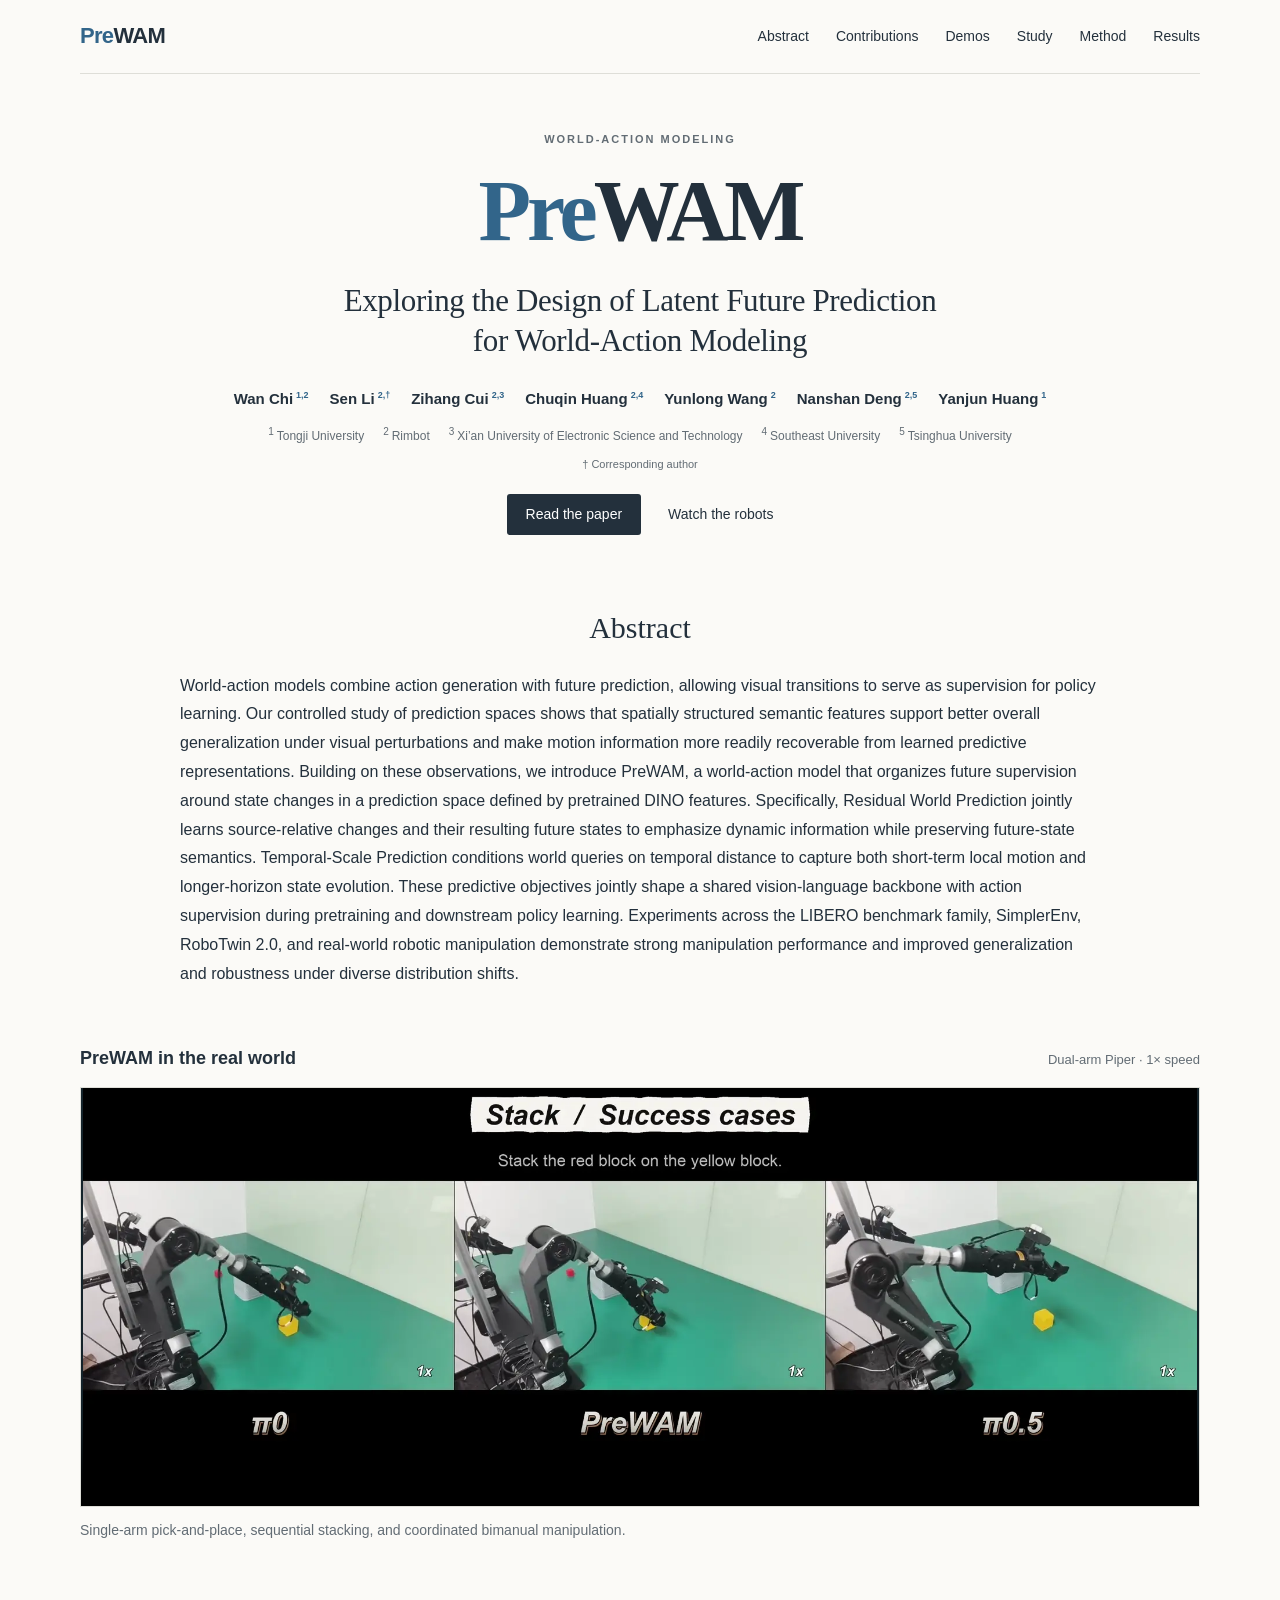
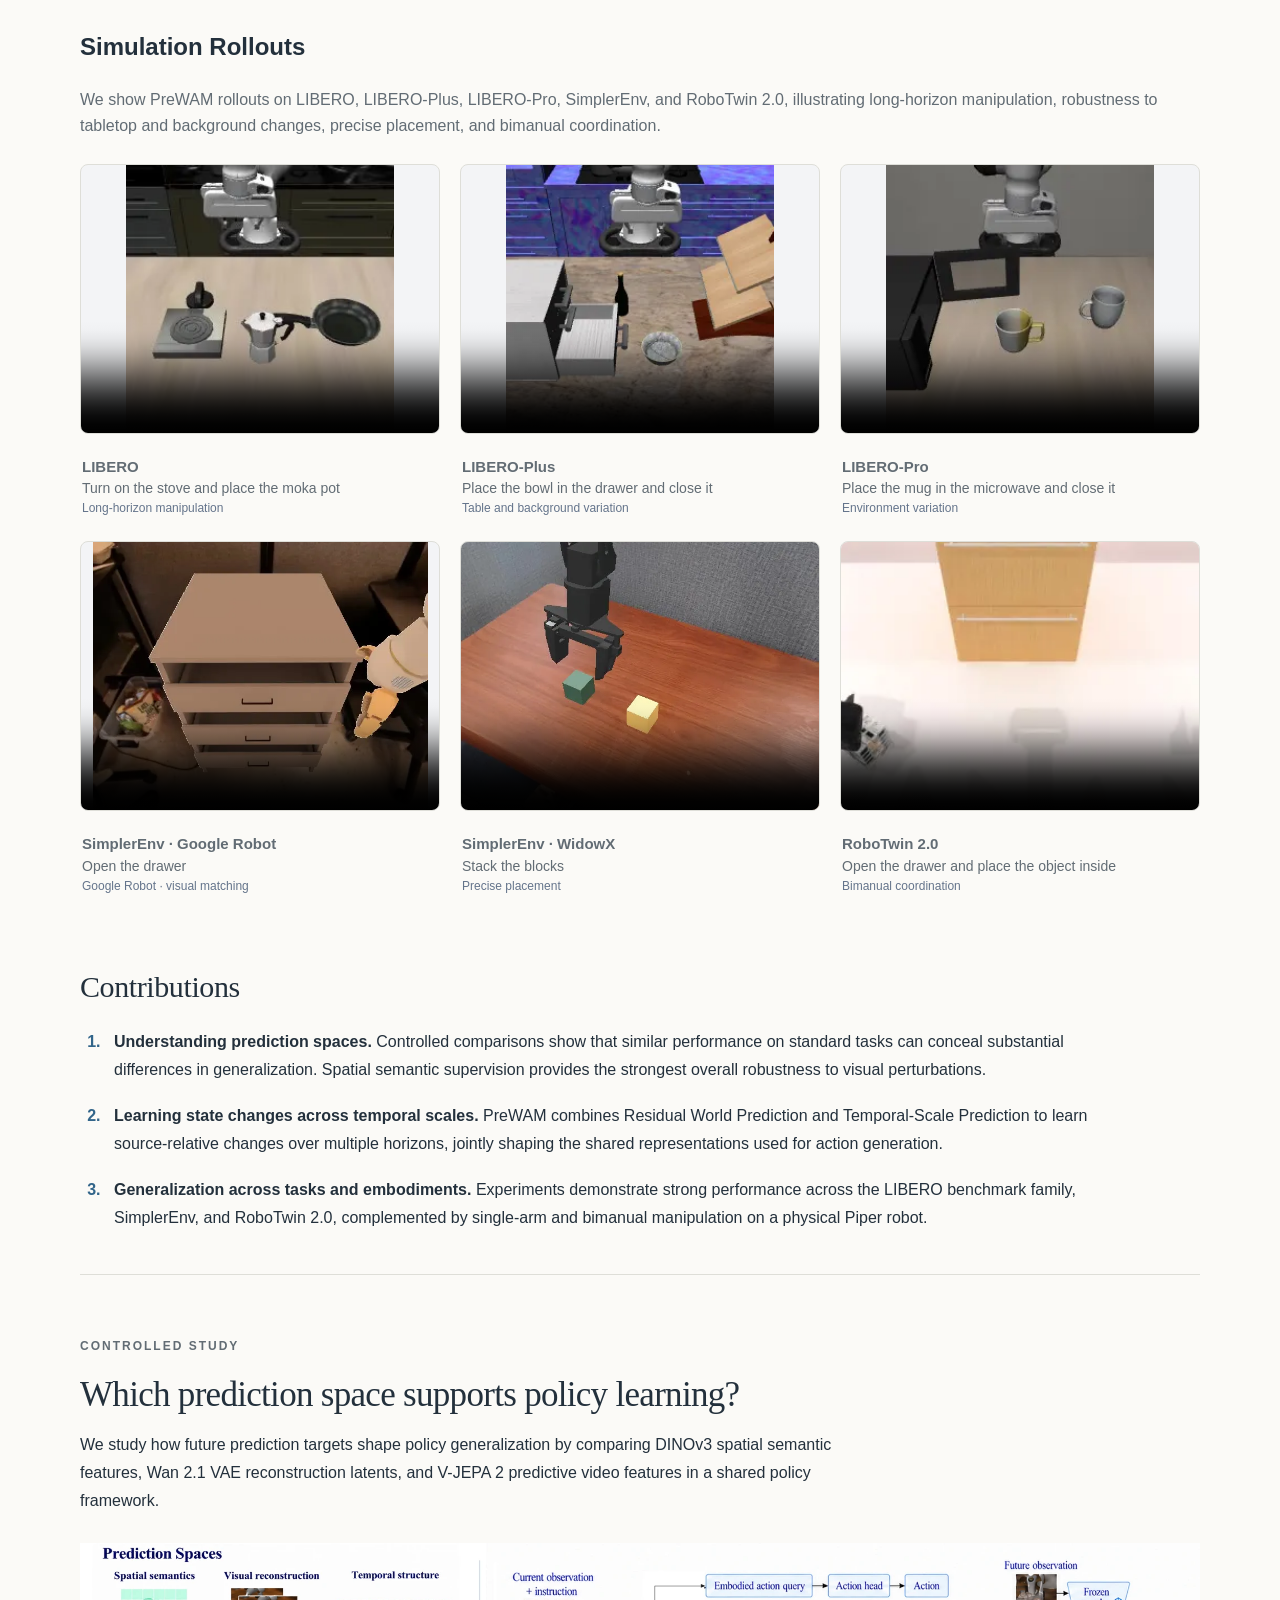
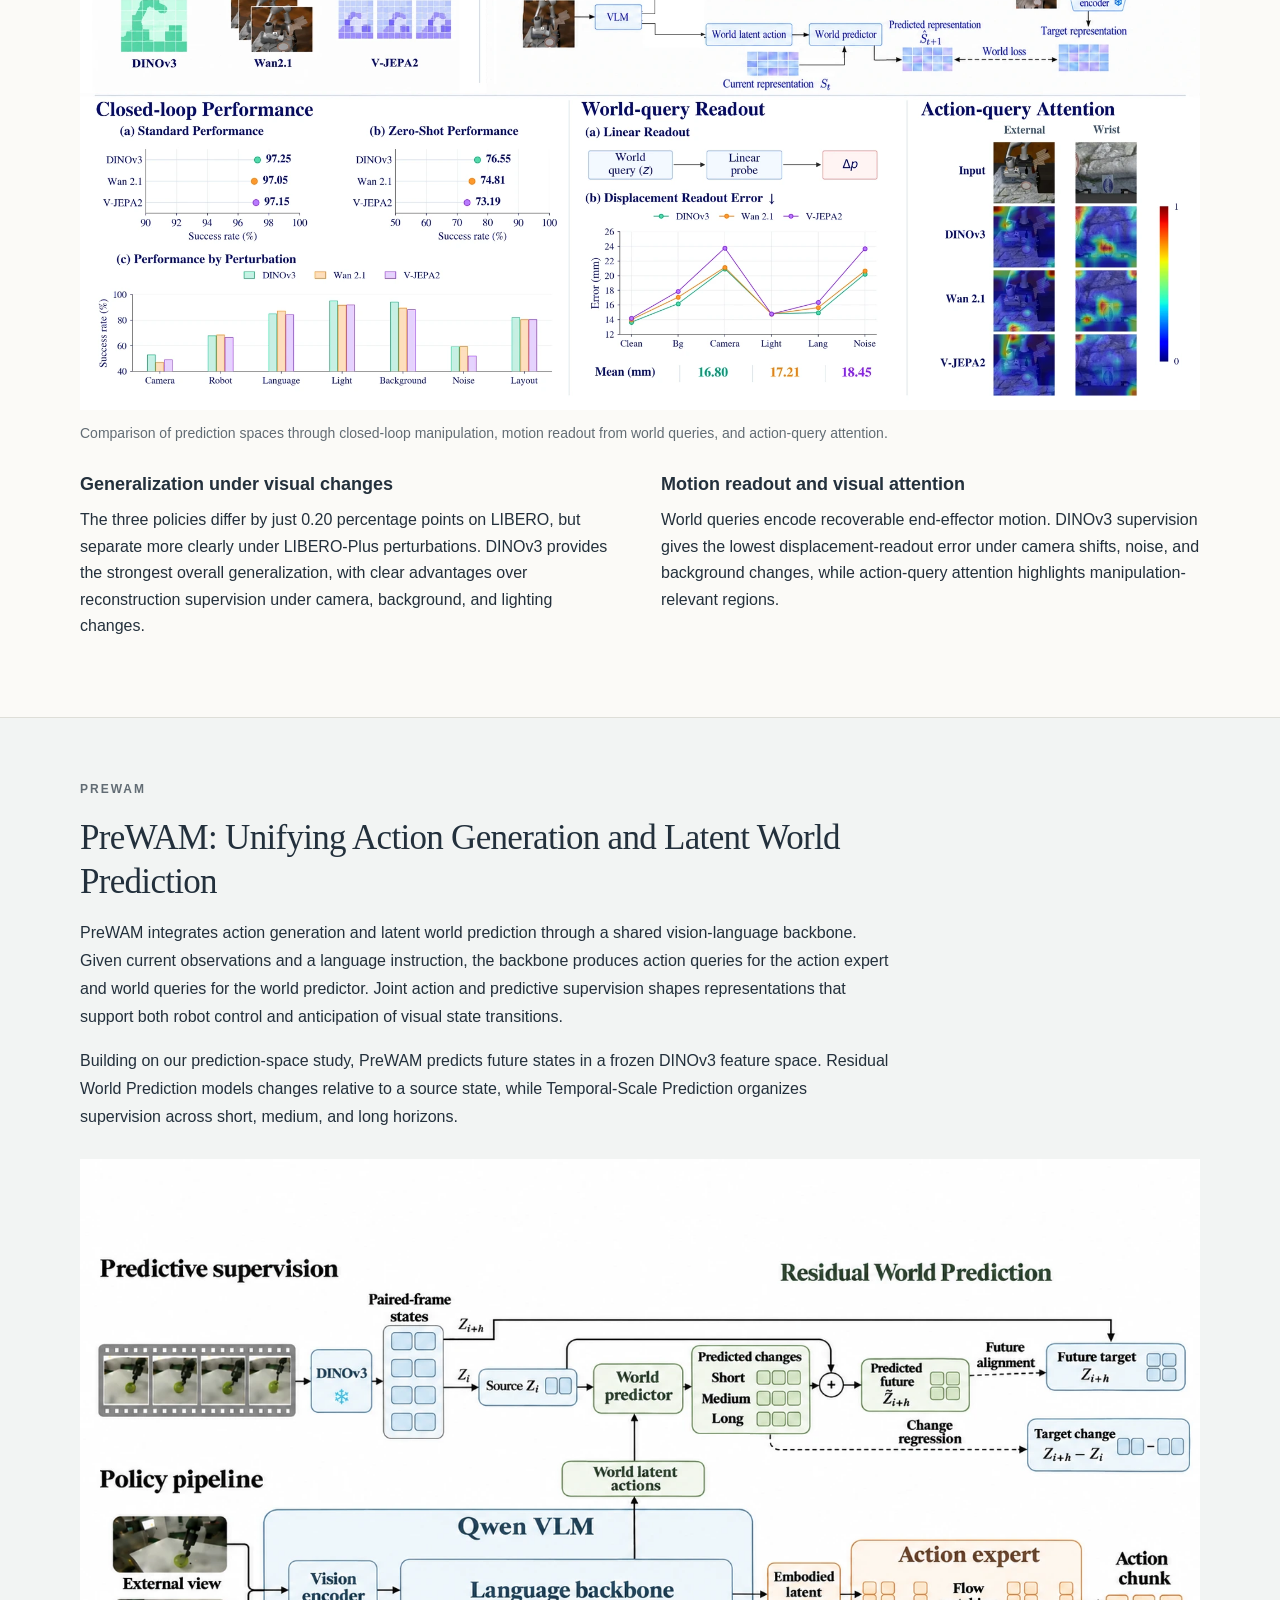
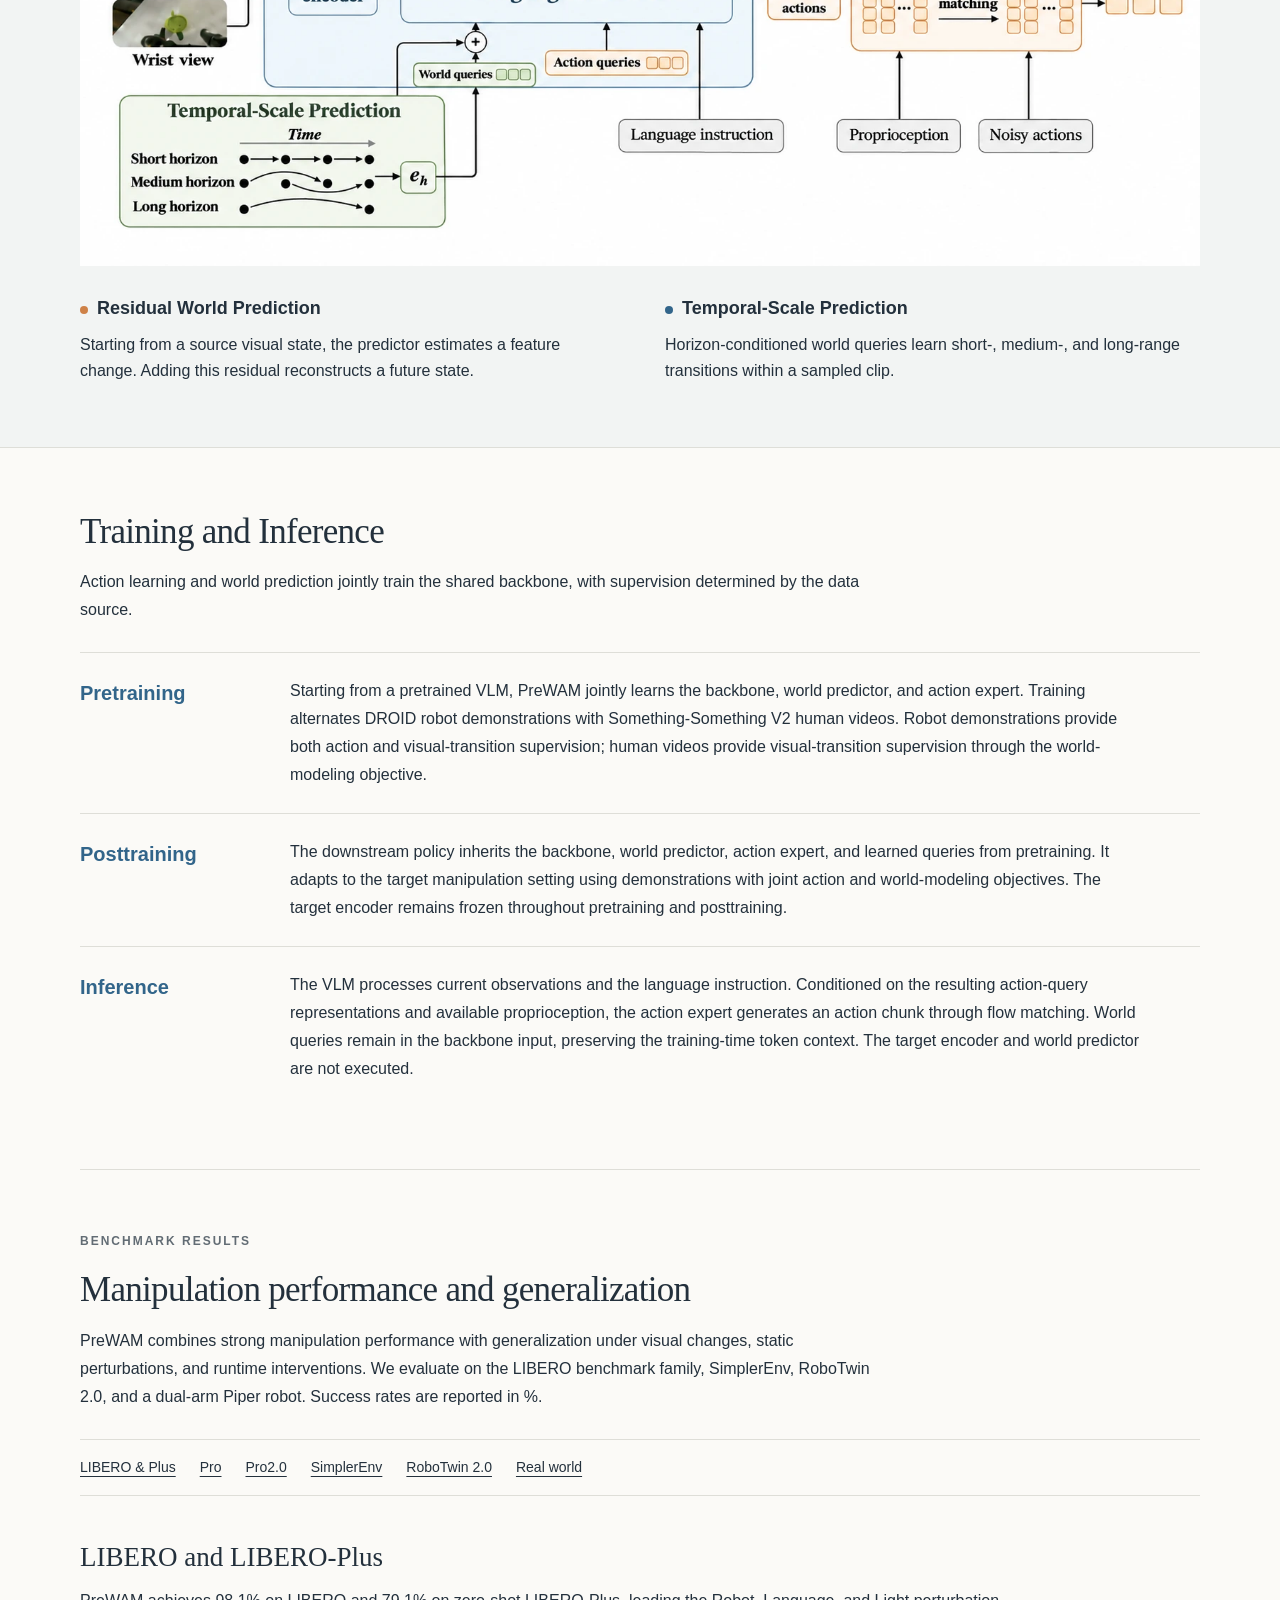
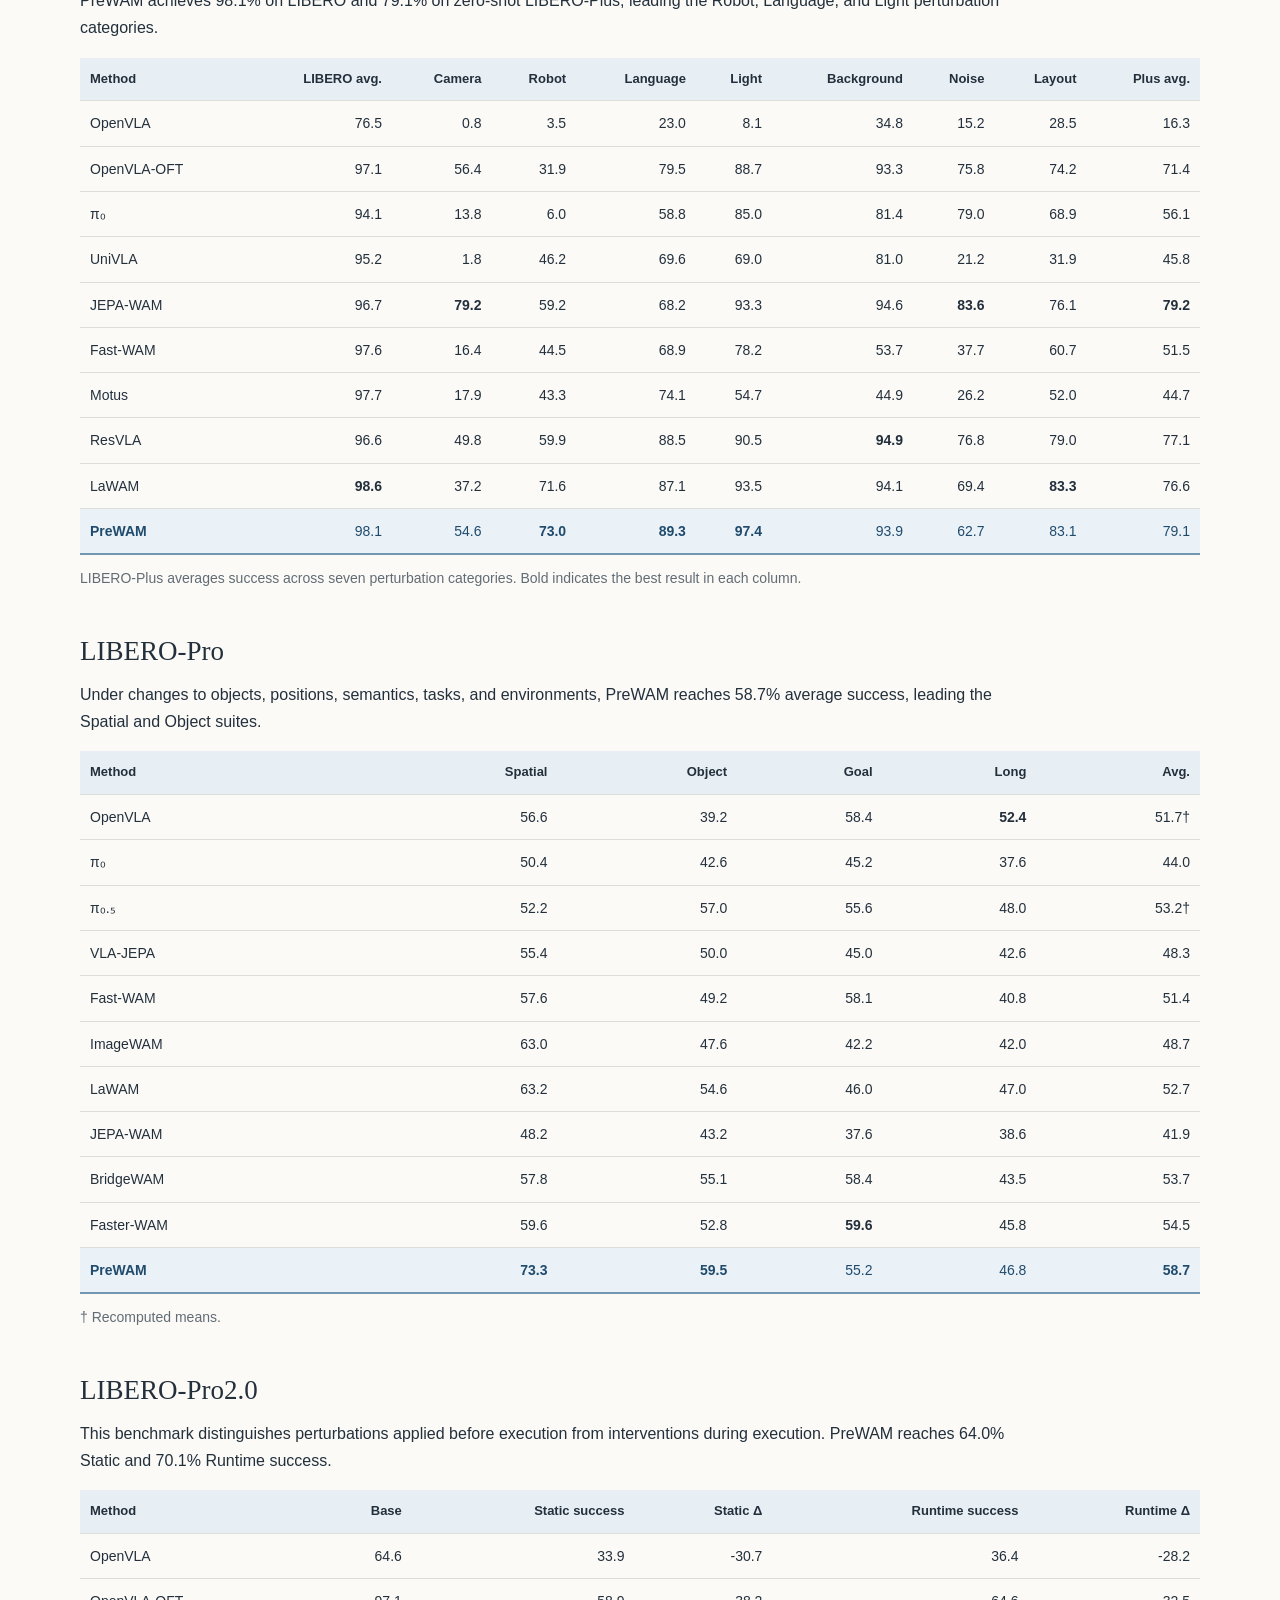
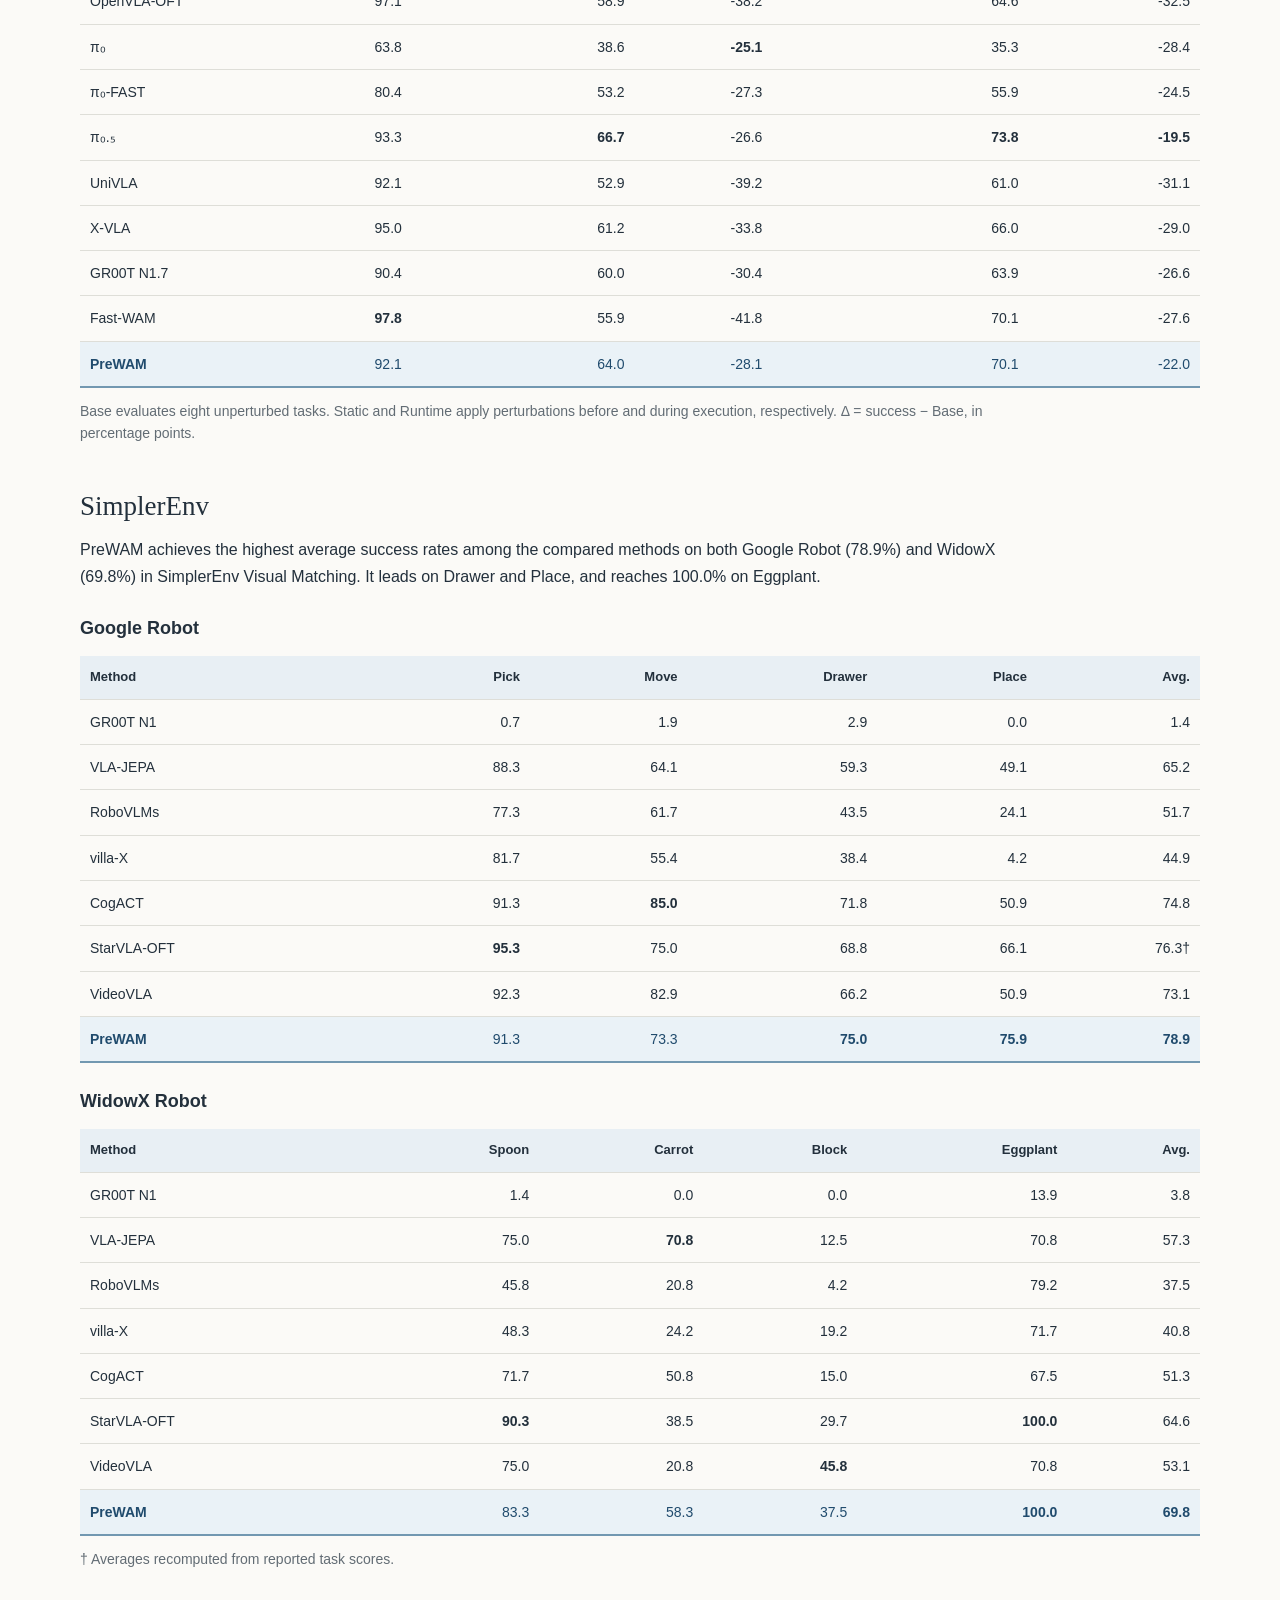
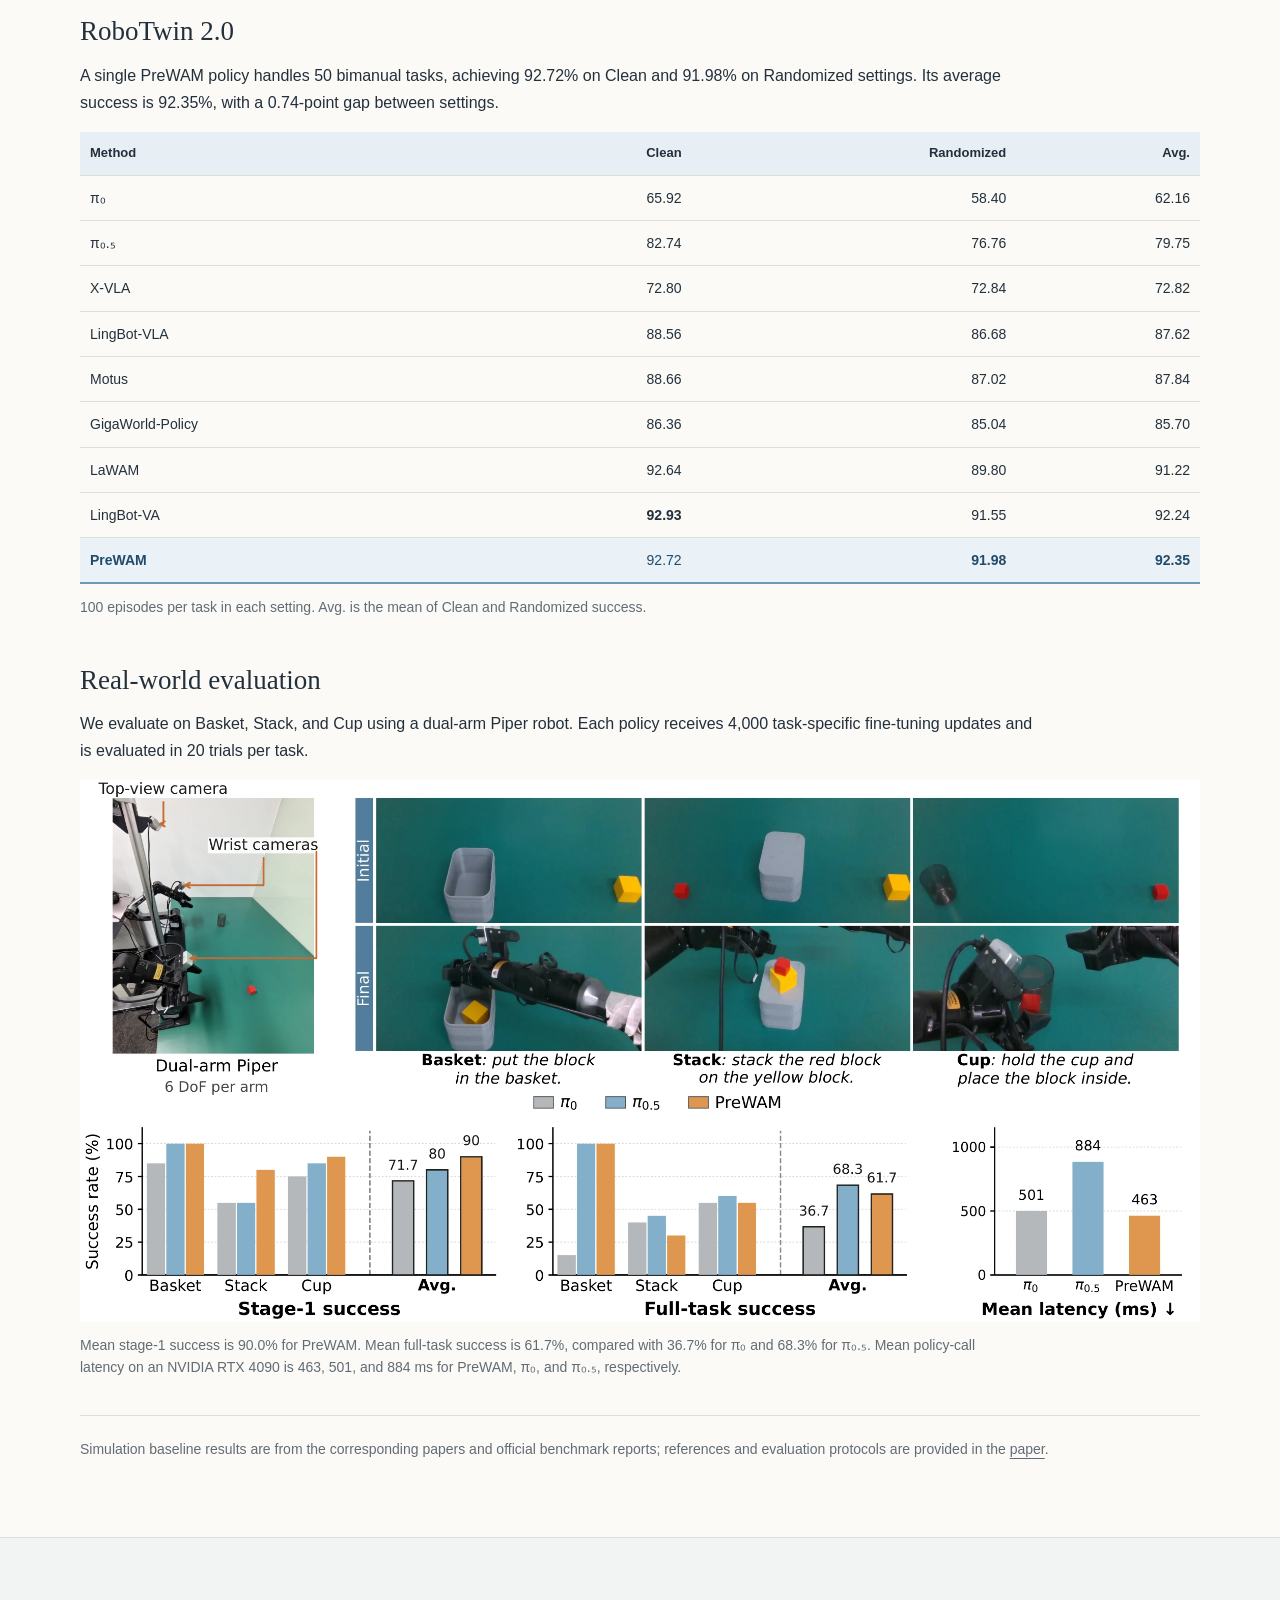
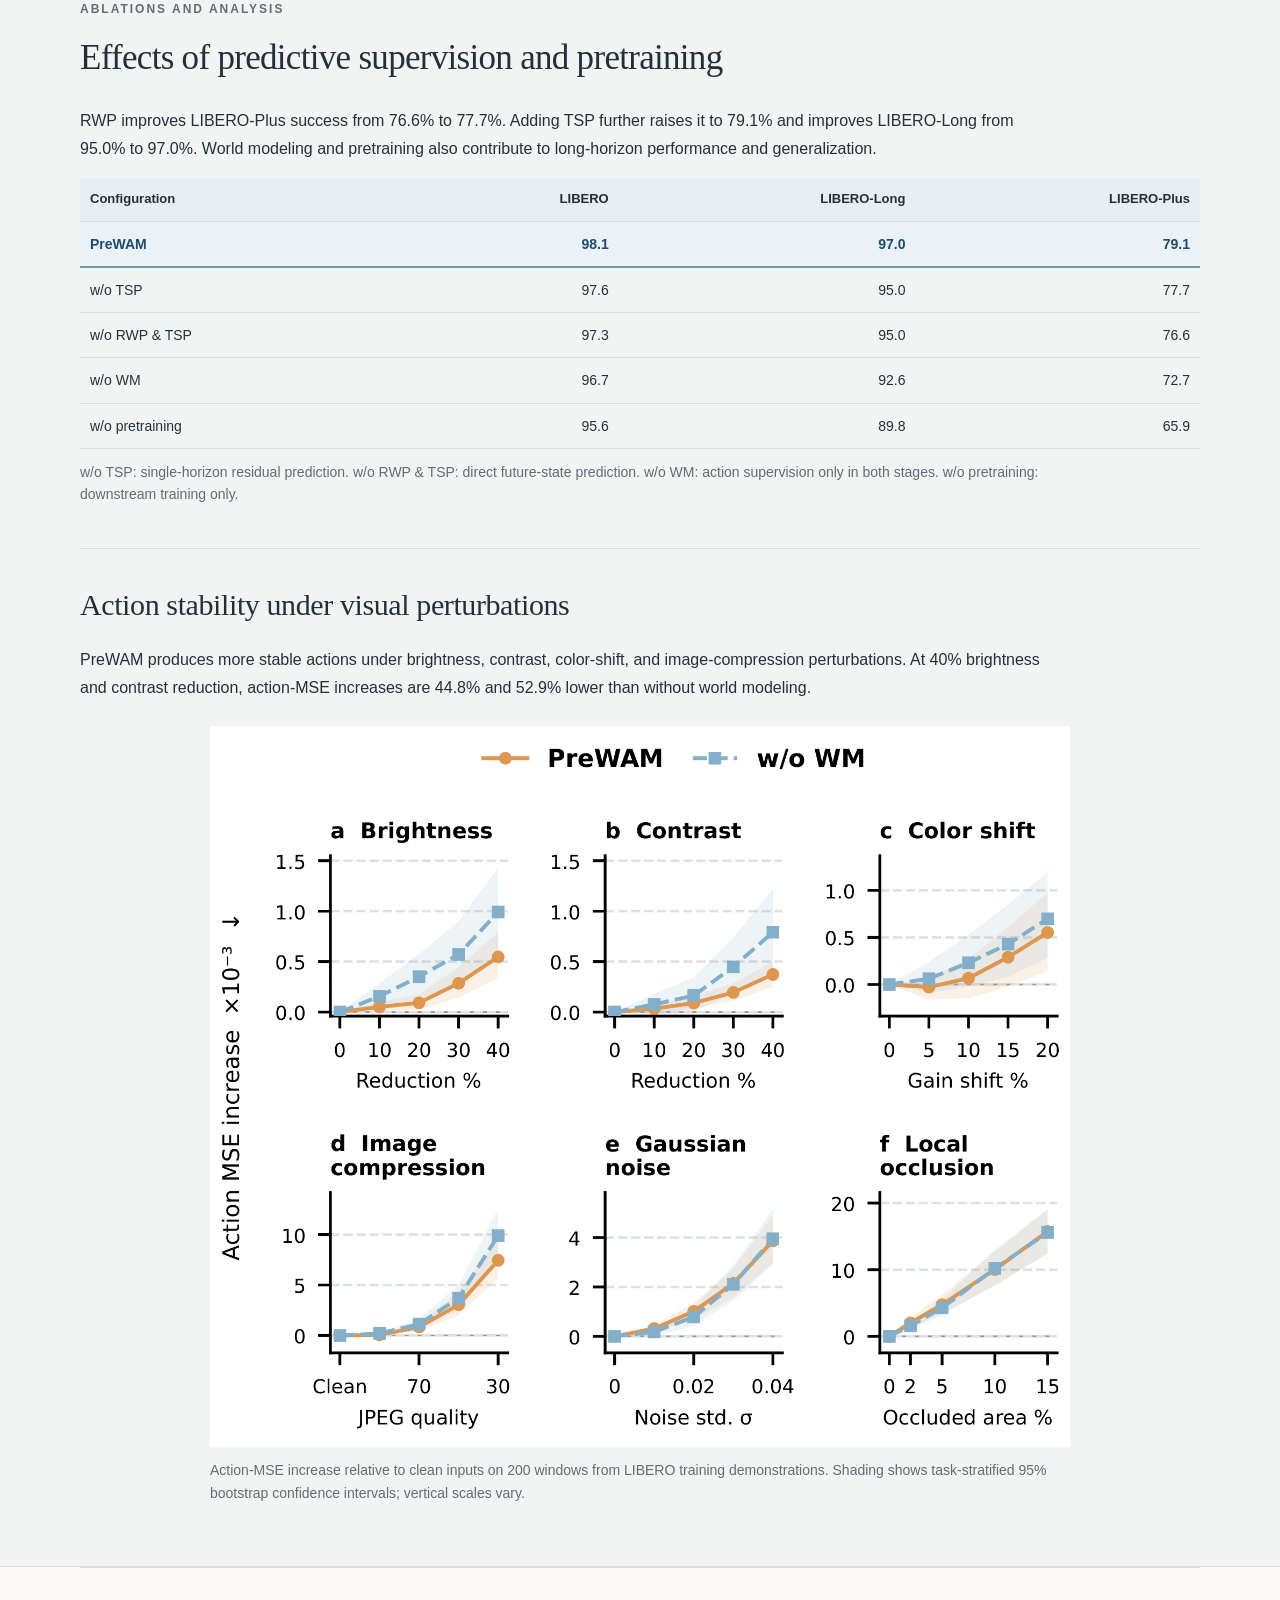
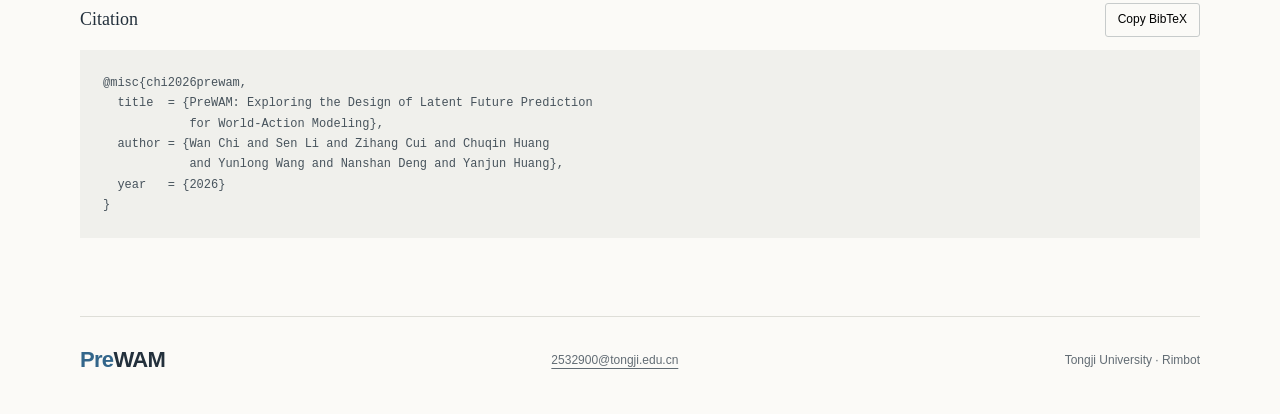
==== commit 30e0811a: "Rename gallery heading to Simulation Rollouts" ====
--- a/index.html
+++ b/index.html
@@ -39,7 +39,7 @@
 <a href="assets/videos/prewam-real-world.mp4">Download the demonstration video</a>.
     </video>
 <p class="caption">Single-arm pick-and-place, sequential stacking, and coordinated bimanual manipulation.</p>
-</section><section aria-labelledby="simulation-heading" class="page-width simulation-section" id="simulation-rollouts"><h2 id="simulation-heading">Sample Rollouts</h2><p class="simulation-intro">We show PreWAM rollouts on LIBERO, LIBERO-Plus, LIBERO-Pro, SimplerEnv, and RoboTwin 2.0, illustrating long-horizon manipulation, robustness to tabletop and background changes, precise placement, and bimanual coordination.</p><div class="simulation-grid"><figure class="simulation-card"><video aria-label="LIBERO: Turn on the stove and place the moka pot" controls="" loop="" muted="" playsinline="" poster="assets/videos/simulation/libero-20efbf0f16.webp" preload="none"><source src="assets/videos/simulation/libero-a4952da7a0.mp4" type="video/mp4"/></video><figcaption><strong>LIBERO</strong><span>Turn on the stove and place the moka pot</span><small>Long-horizon manipulation</small></figcaption></figure><figure class="simulation-card"><video aria-label="LIBERO-Plus: Place the bowl in the drawer and close it" controls="" loop="" muted="" playsinline="" poster="assets/videos/simulation/libero-plus-85125edba1.webp" preload="none"><source src="assets/videos/simulation/libero-plus-e9db142c5e.mp4" type="video/mp4"/></video><figcaption><strong>LIBERO-Plus</strong><span>Place the bowl in the drawer and close it</span><small>Table and background variation</small></figcaption></figure><figure class="simulation-card"><video aria-label="LIBERO-Pro: Place the mug in the microwave and close it" controls="" loop="" muted="" playsinline="" poster="assets/videos/simulation/libero-pro-d7377e552f.webp" preload="none"><source src="assets/videos/simulation/libero-pro-b46cf221fd.mp4" type="video/mp4"/></video><figcaption><strong>LIBERO-Pro</strong><span>Place the mug in the microwave and close it</span><small>Environment variation</small></figcaption></figure><figure class="simulation-card"><video aria-label="SimplerEnv · Google Robot: Open the drawer" controls="" loop="" muted="" playsinline="" poster="assets/videos/simulation/simpler-google-7368ea69d3.webp" preload="none"><source src="assets/videos/simulation/simpler-google-60f89c7c7b.mp4" type="video/mp4"/></video><figcaption><strong>SimplerEnv · Google Robot</strong><span>Open the drawer</span><small>Google Robot · visual matching</small></figcaption></figure><figure class="simulation-card"><video aria-label="SimplerEnv · WidowX: Stack the blocks" controls="" loop="" muted="" playsinline="" poster="assets/videos/simulation/simpler-widowx-0bfe875775.webp" preload="none"><source src="assets/videos/simulation/simpler-widowx-f1e62a81c6.mp4" type="video/mp4"/></video><figcaption><strong>SimplerEnv · WidowX</strong><span>Stack the blocks</span><small>Precise placement</small></figcaption></figure><figure class="simulation-card"><video aria-label="RoboTwin 2.0: Open the drawer and place the object inside" controls="" loop="" muted="" playsinline="" poster="assets/videos/simulation/robotwin-0c137a198e.webp" preload="none"><source src="assets/videos/simulation/robotwin-6de5a75da1.mp4" type="video/mp4"/></video><figcaption><strong>RoboTwin 2.0</strong><span>Open the drawer and place the object inside</span><small>Bimanual coordination</small></figcaption></figure></div></section><section aria-labelledby="contributions-heading" class="page-width highlights-section" id="contributions"><h2 id="contributions-heading">Contributions</h2><ol class="contributions-list"><li><strong>Understanding prediction spaces.</strong> Controlled comparisons show that similar performance on standard tasks can conceal substantial differences in generalization. Spatial semantic supervision provides the strongest overall robustness to visual perturbations.</li><li><strong>Learning state changes across temporal scales.</strong> PreWAM combines Residual World Prediction and Temporal-Scale Prediction to learn source-relative changes over multiple horizons, jointly shaping the shared representations used for action generation.</li><li><strong>Generalization across tasks and embodiments.</strong> Experiments demonstrate strong performance across the LIBERO benchmark family, SimplerEnv, and RoboTwin 2.0, complemented by single-arm and bimanual manipulation on a physical Piper robot.</li></ol></section>
+</section><section aria-labelledby="simulation-heading" class="page-width simulation-section" id="simulation-rollouts"><h2 id="simulation-heading">Simulation Rollouts</h2><p class="simulation-intro">We show PreWAM rollouts on LIBERO, LIBERO-Plus, LIBERO-Pro, SimplerEnv, and RoboTwin 2.0, illustrating long-horizon manipulation, robustness to tabletop and background changes, precise placement, and bimanual coordination.</p><div class="simulation-grid"><figure class="simulation-card"><video aria-label="LIBERO: Turn on the stove and place the moka pot" controls="" loop="" muted="" playsinline="" poster="assets/videos/simulation/libero-20efbf0f16.webp" preload="none"><source src="assets/videos/simulation/libero-a4952da7a0.mp4" type="video/mp4"/></video><figcaption><strong>LIBERO</strong><span>Turn on the stove and place the moka pot</span><small>Long-horizon manipulation</small></figcaption></figure><figure class="simulation-card"><video aria-label="LIBERO-Plus: Place the bowl in the drawer and close it" controls="" loop="" muted="" playsinline="" poster="assets/videos/simulation/libero-plus-85125edba1.webp" preload="none"><source src="assets/videos/simulation/libero-plus-e9db142c5e.mp4" type="video/mp4"/></video><figcaption><strong>LIBERO-Plus</strong><span>Place the bowl in the drawer and close it</span><small>Table and background variation</small></figcaption></figure><figure class="simulation-card"><video aria-label="LIBERO-Pro: Place the mug in the microwave and close it" controls="" loop="" muted="" playsinline="" poster="assets/videos/simulation/libero-pro-d7377e552f.webp" preload="none"><source src="assets/videos/simulation/libero-pro-b46cf221fd.mp4" type="video/mp4"/></video><figcaption><strong>LIBERO-Pro</strong><span>Place the mug in the microwave and close it</span><small>Environment variation</small></figcaption></figure><figure class="simulation-card"><video aria-label="SimplerEnv · Google Robot: Open the drawer" controls="" loop="" muted="" playsinline="" poster="assets/videos/simulation/simpler-google-7368ea69d3.webp" preload="none"><source src="assets/videos/simulation/simpler-google-60f89c7c7b.mp4" type="video/mp4"/></video><figcaption><strong>SimplerEnv · Google Robot</strong><span>Open the drawer</span><small>Google Robot · visual matching</small></figcaption></figure><figure class="simulation-card"><video aria-label="SimplerEnv · WidowX: Stack the blocks" controls="" loop="" muted="" playsinline="" poster="assets/videos/simulation/simpler-widowx-0bfe875775.webp" preload="none"><source src="assets/videos/simulation/simpler-widowx-f1e62a81c6.mp4" type="video/mp4"/></video><figcaption><strong>SimplerEnv · WidowX</strong><span>Stack the blocks</span><small>Precise placement</small></figcaption></figure><figure class="simulation-card"><video aria-label="RoboTwin 2.0: Open the drawer and place the object inside" controls="" loop="" muted="" playsinline="" poster="assets/videos/simulation/robotwin-0c137a198e.webp" preload="none"><source src="assets/videos/simulation/robotwin-6de5a75da1.mp4" type="video/mp4"/></video><figcaption><strong>RoboTwin 2.0</strong><span>Open the drawer and place the object inside</span><small>Bimanual coordination</small></figcaption></figure></div></section><section aria-labelledby="contributions-heading" class="page-width highlights-section" id="contributions"><h2 id="contributions-heading">Contributions</h2><ol class="contributions-list"><li><strong>Understanding prediction spaces.</strong> Controlled comparisons show that similar performance on standard tasks can conceal substantial differences in generalization. Spatial semantic supervision provides the strongest overall robustness to visual perturbations.</li><li><strong>Learning state changes across temporal scales.</strong> PreWAM combines Residual World Prediction and Temporal-Scale Prediction to learn source-relative changes over multiple horizons, jointly shaping the shared representations used for action generation.</li><li><strong>Generalization across tasks and embodiments.</strong> Experiments demonstrate strong performance across the LIBERO benchmark family, SimplerEnv, and RoboTwin 2.0, complemented by single-arm and bimanual manipulation on a physical Piper robot.</li></ol></section>
 <section aria-labelledby="spaces-heading" class="page-width research-section" id="prediction-spaces">
 <div class="section-heading"><p class="section-label">CONTROLLED STUDY</p><h2 id="spaces-heading">Which prediction space supports policy learning?</h2><p>We study how future prediction targets shape policy generalization by comparing DINOv3 spatial semantic features, Wan 2.1 VAE reconstruction latents, and V-JEPA 2 predictive video features in a shared policy framework.</p></div>
 <figure><a aria-label="Open prediction-space study figure at full size" href="assets/images/representations.webp" rel="noopener" target="_blank"><img alt="Prediction-space comparison showing LIBERO and LIBERO-Plus success rates, attention visualizations, and motion readout results." height="833" loading="lazy" src="assets/images/representations.webp" width="2000"/></a><figcaption>Comparison of prediction spaces through closed-loop manipulation, motion readout from world queries, and action-query attention.</figcaption></figure>
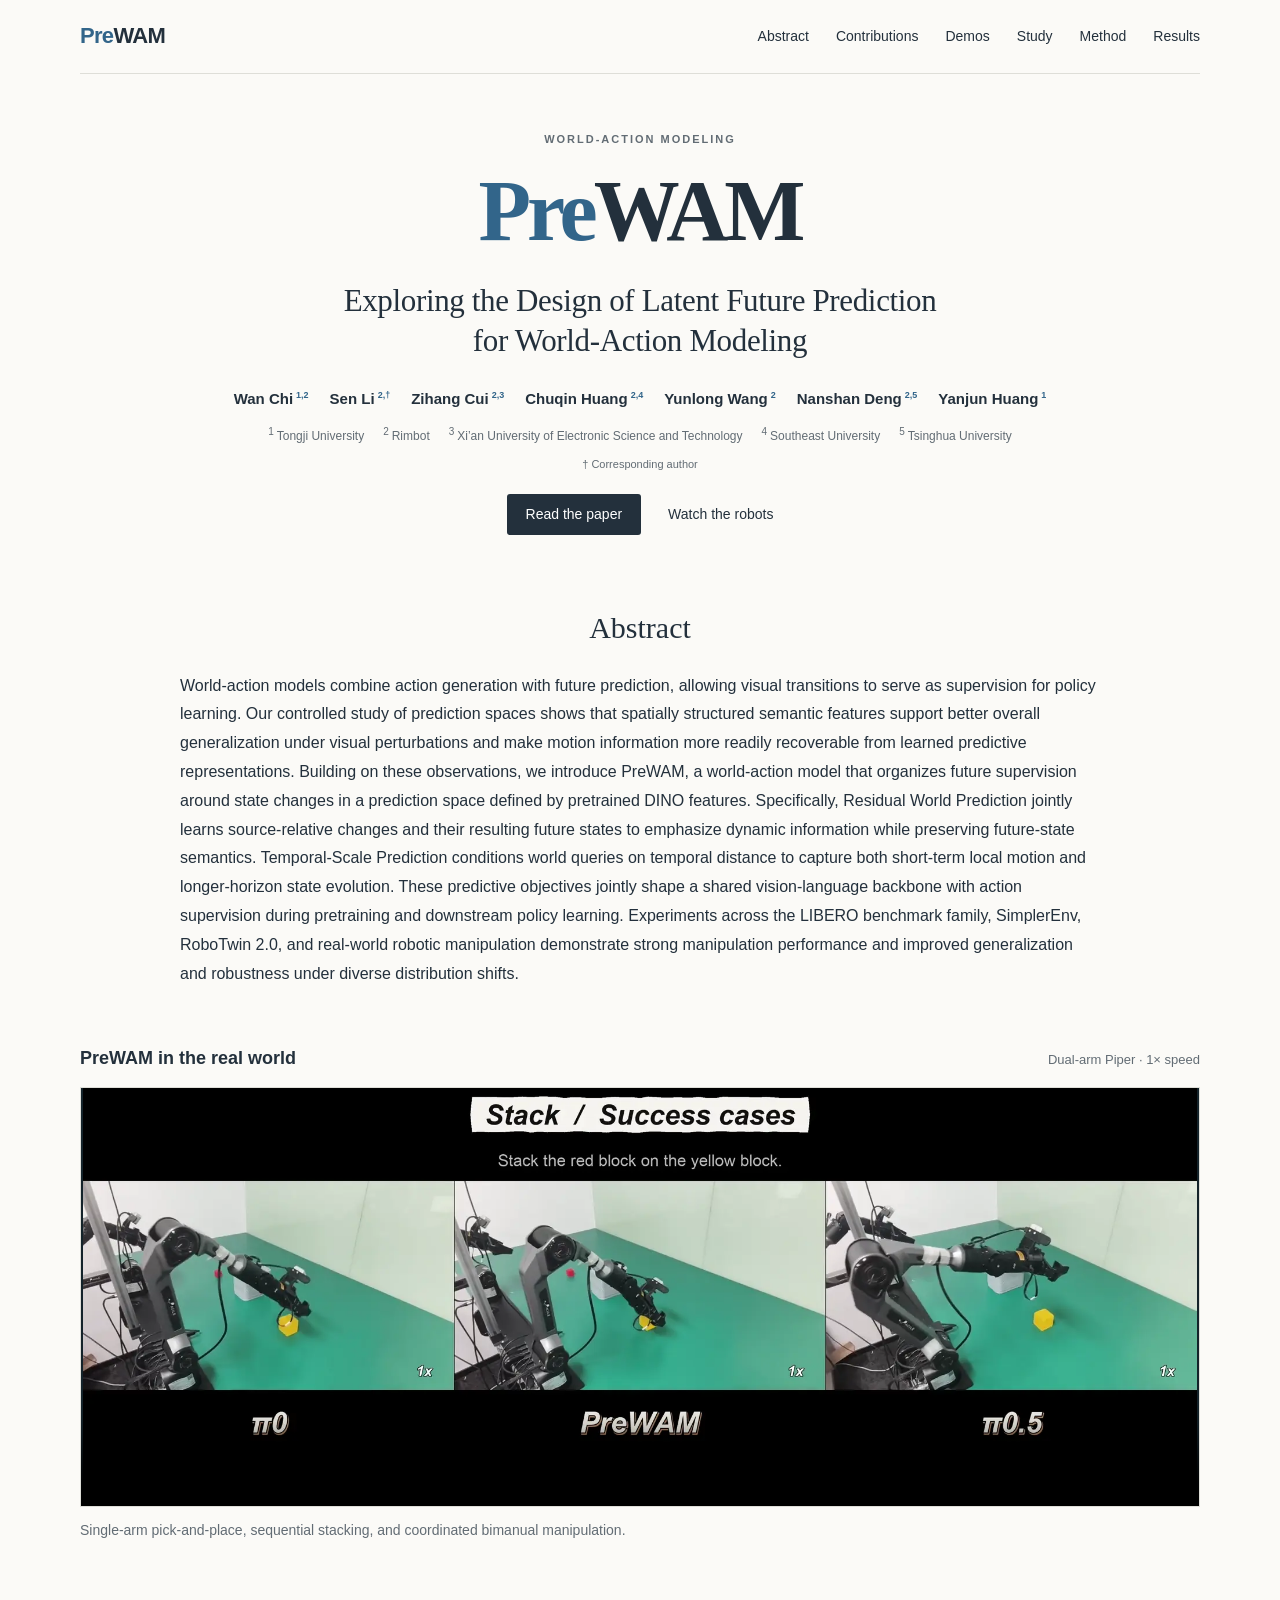
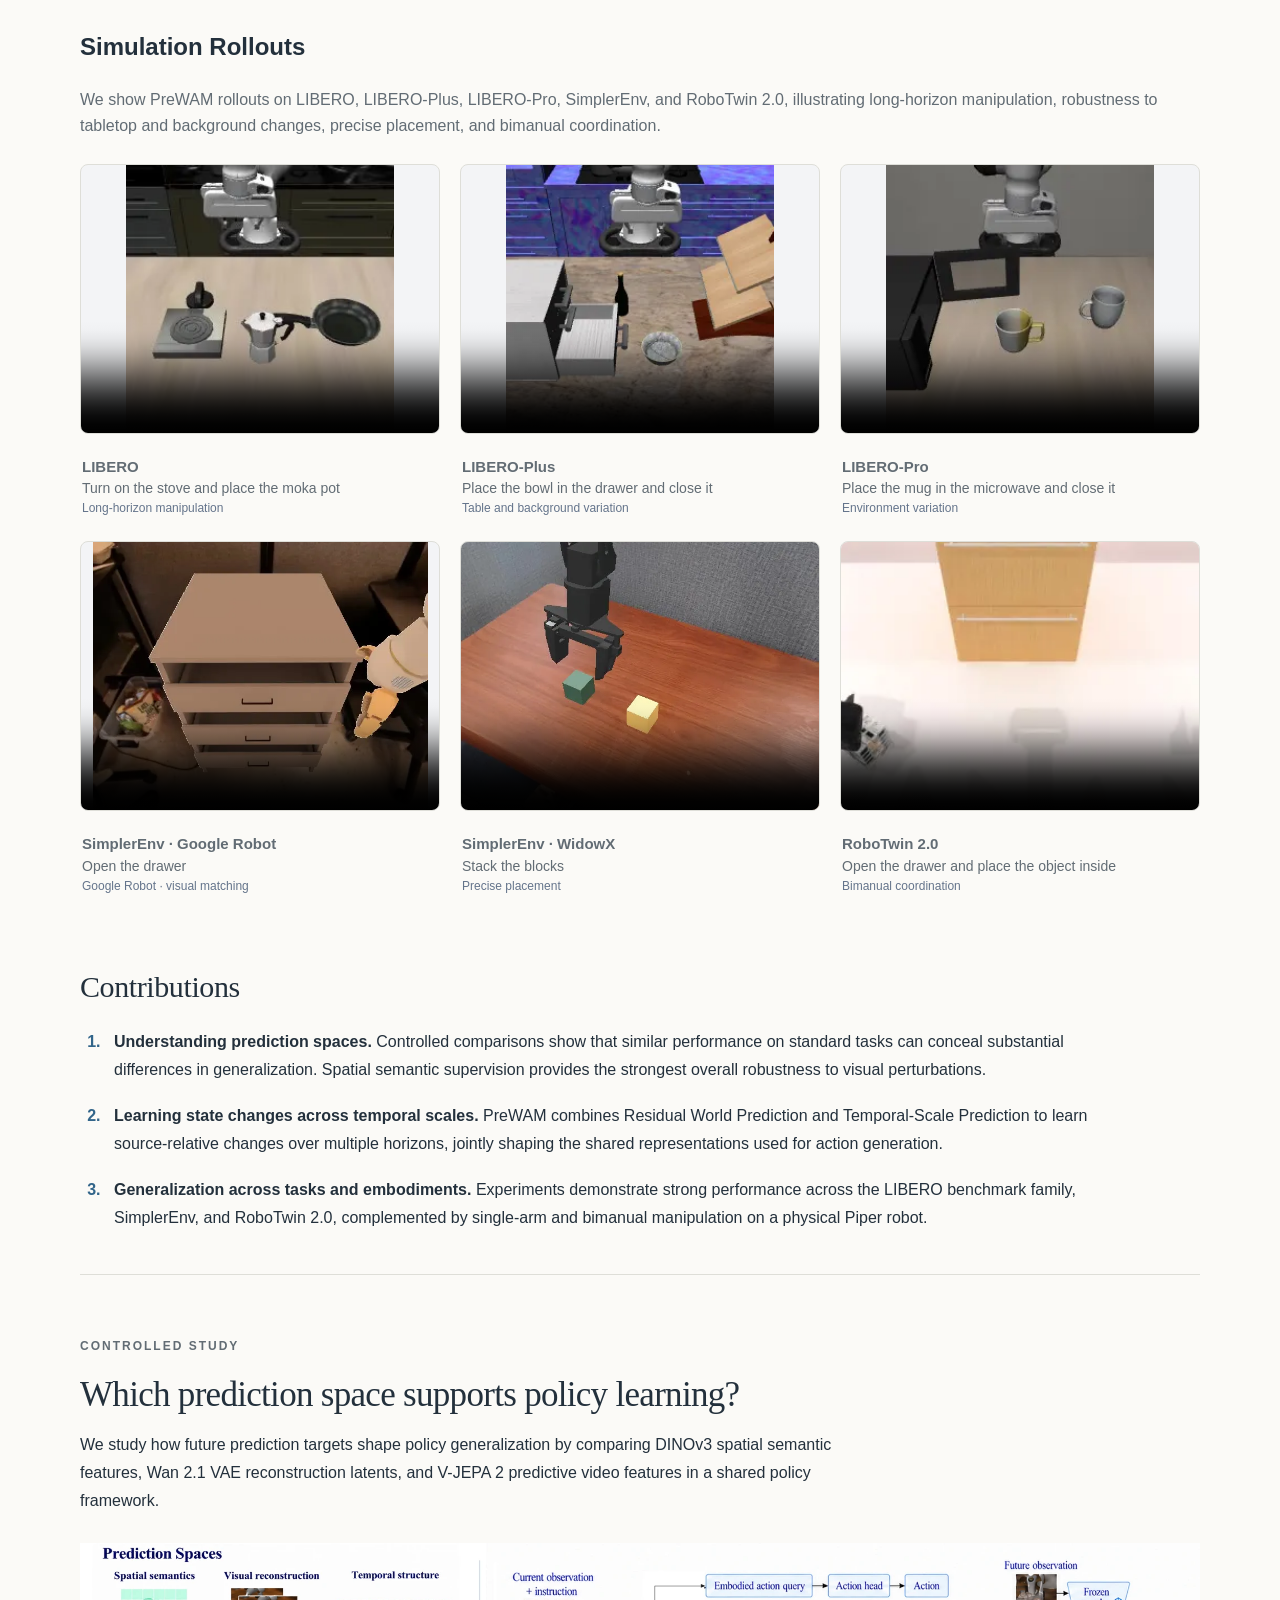
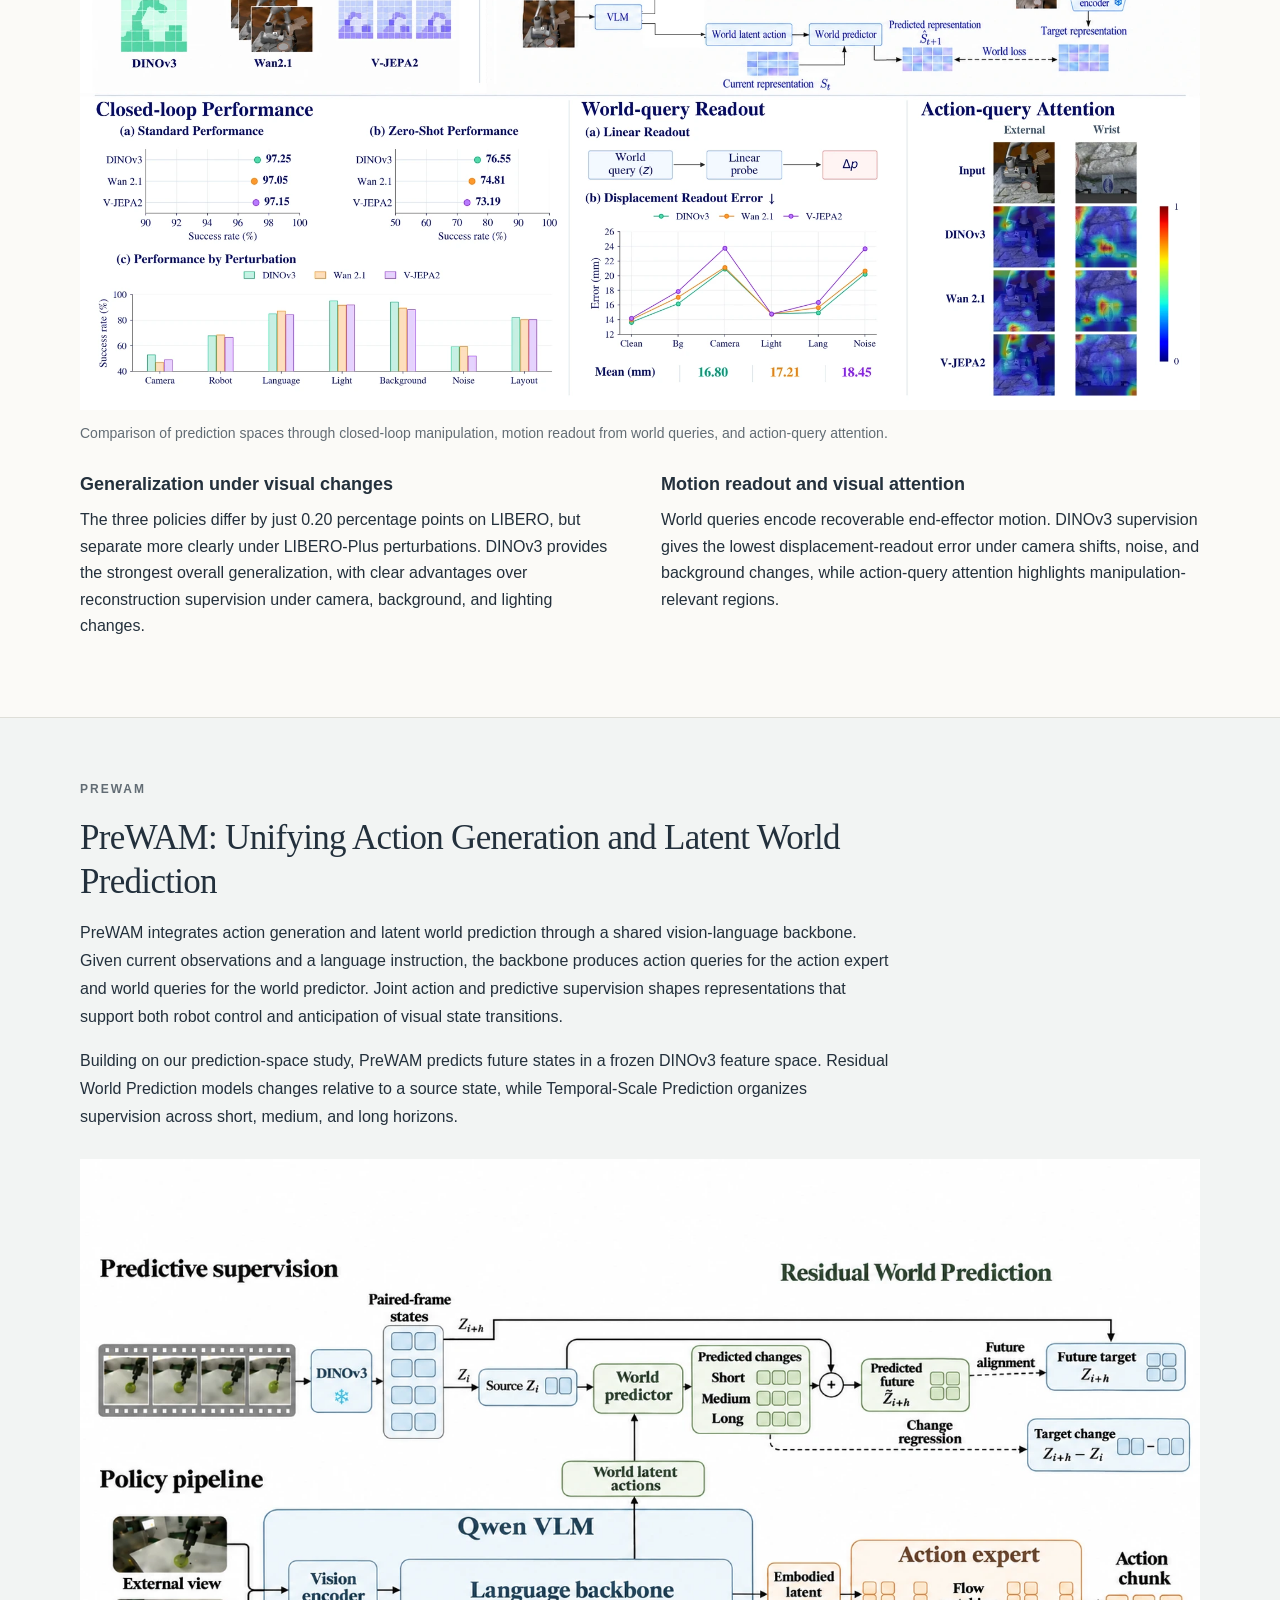
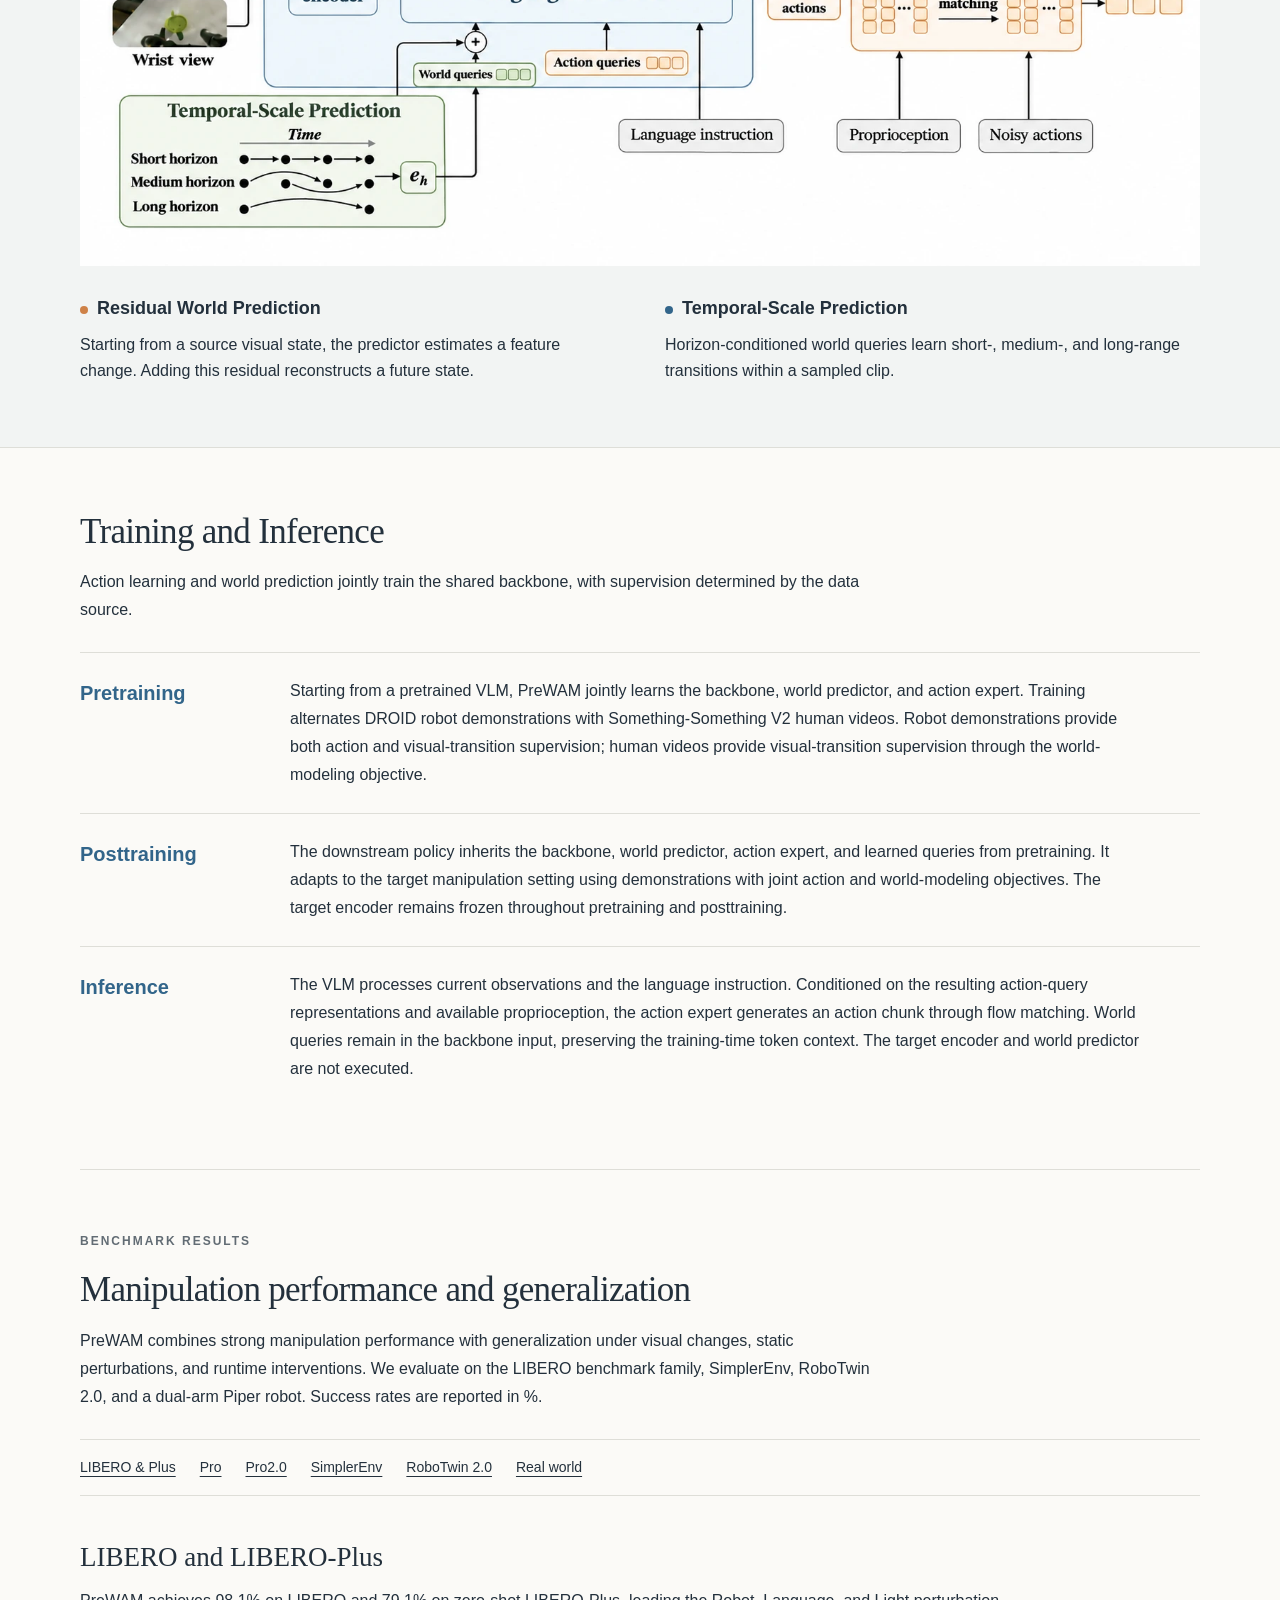
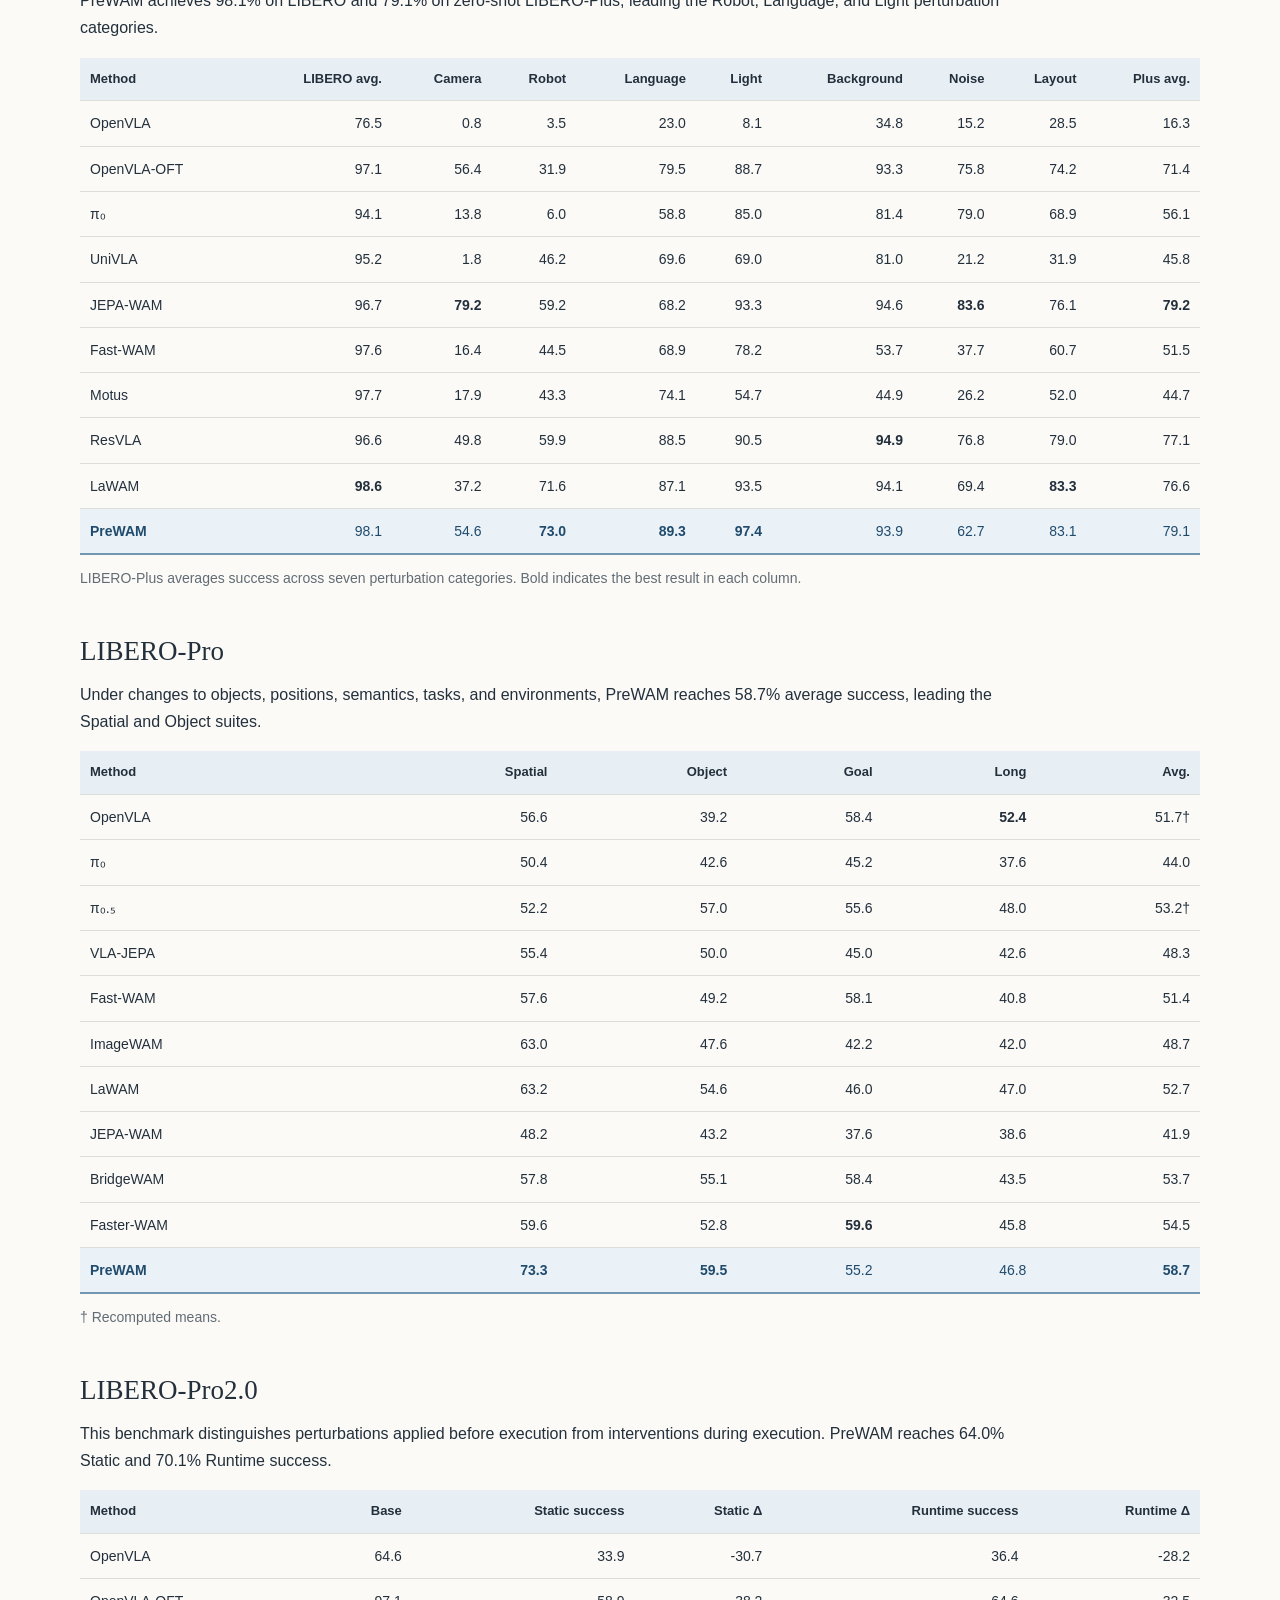
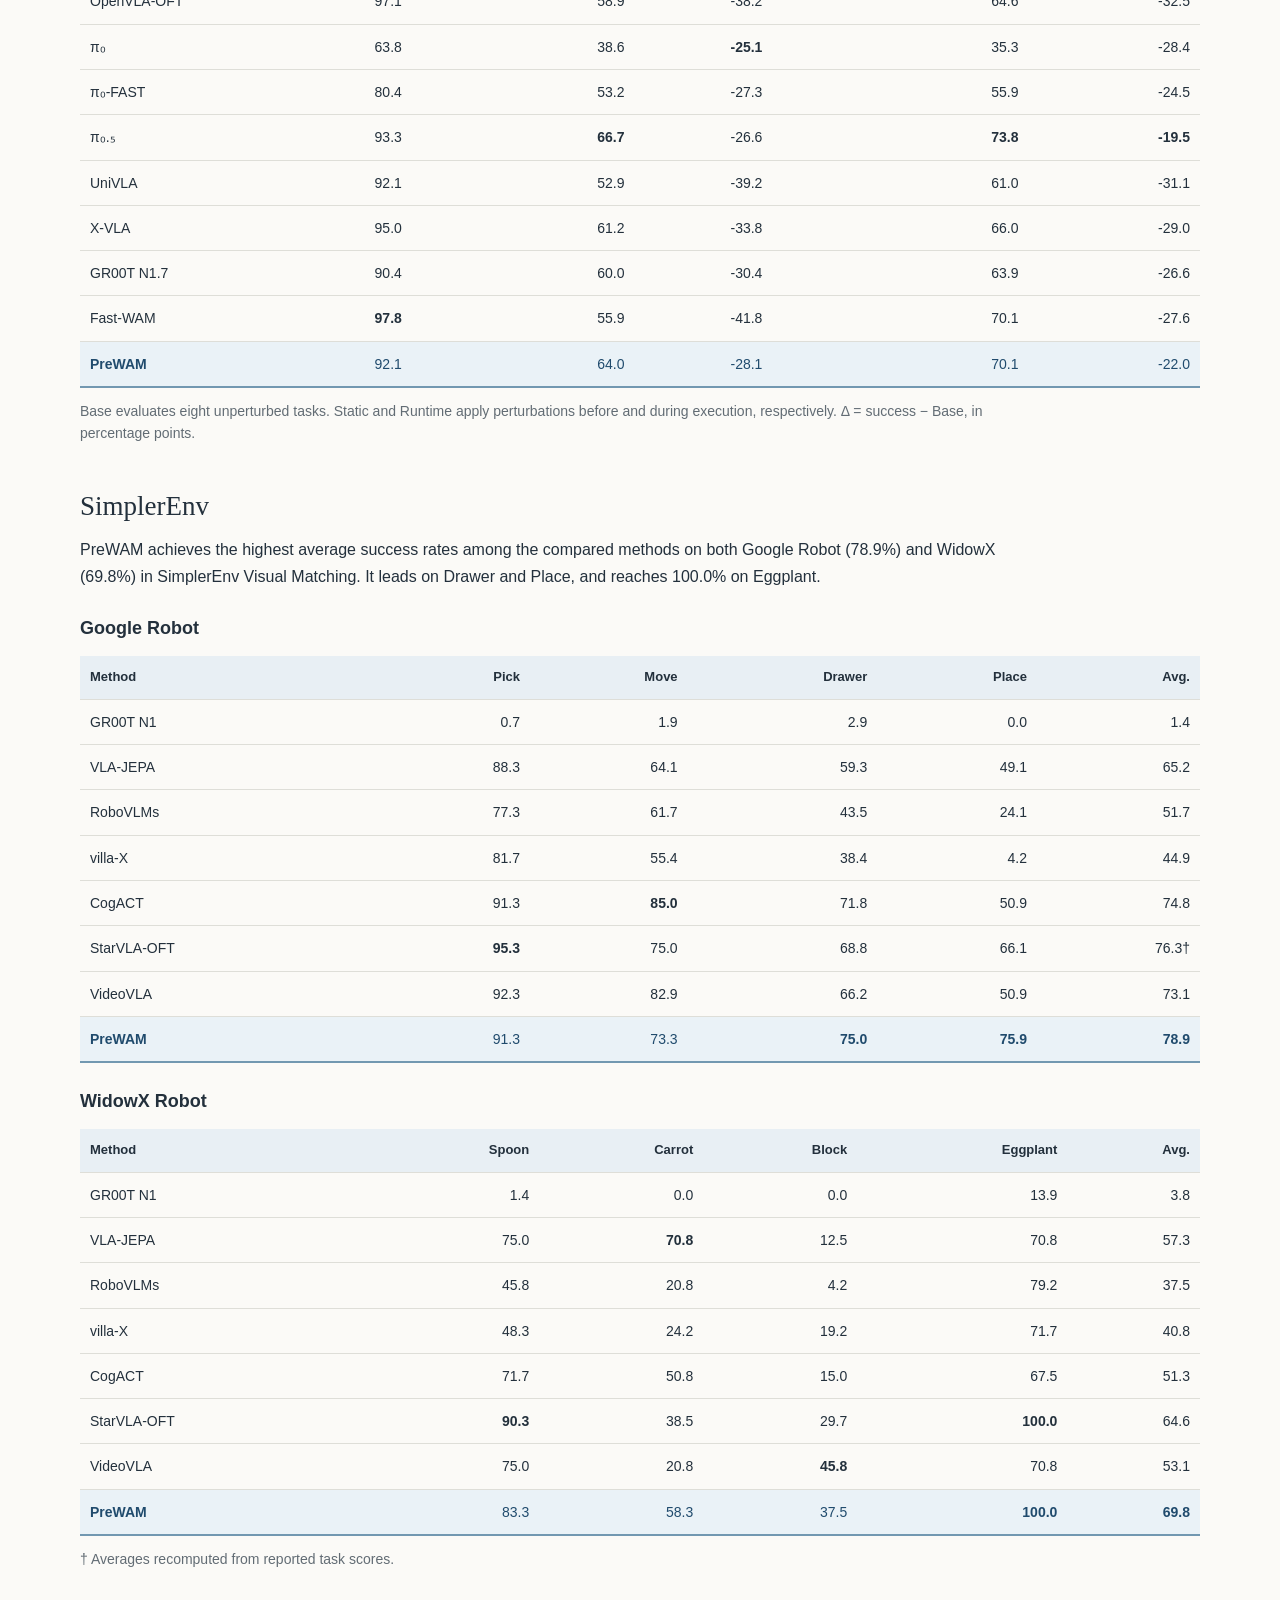
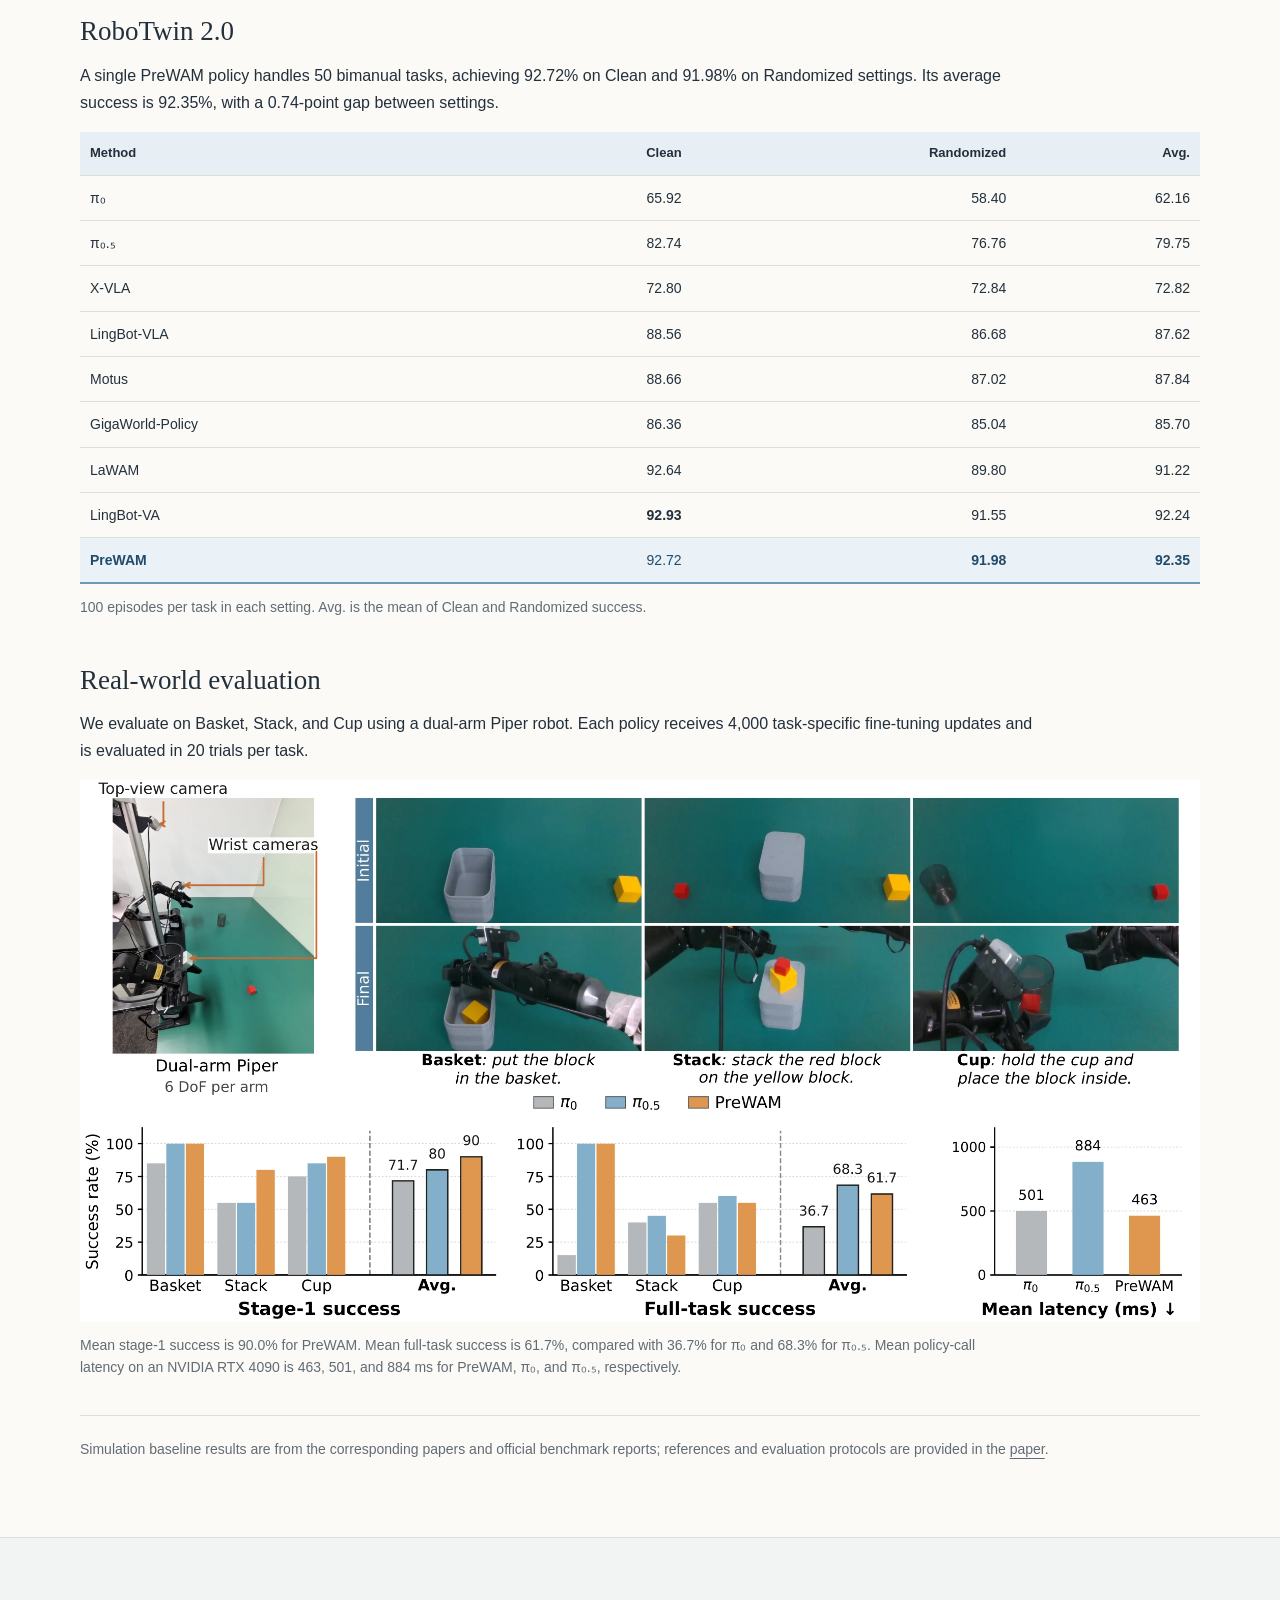
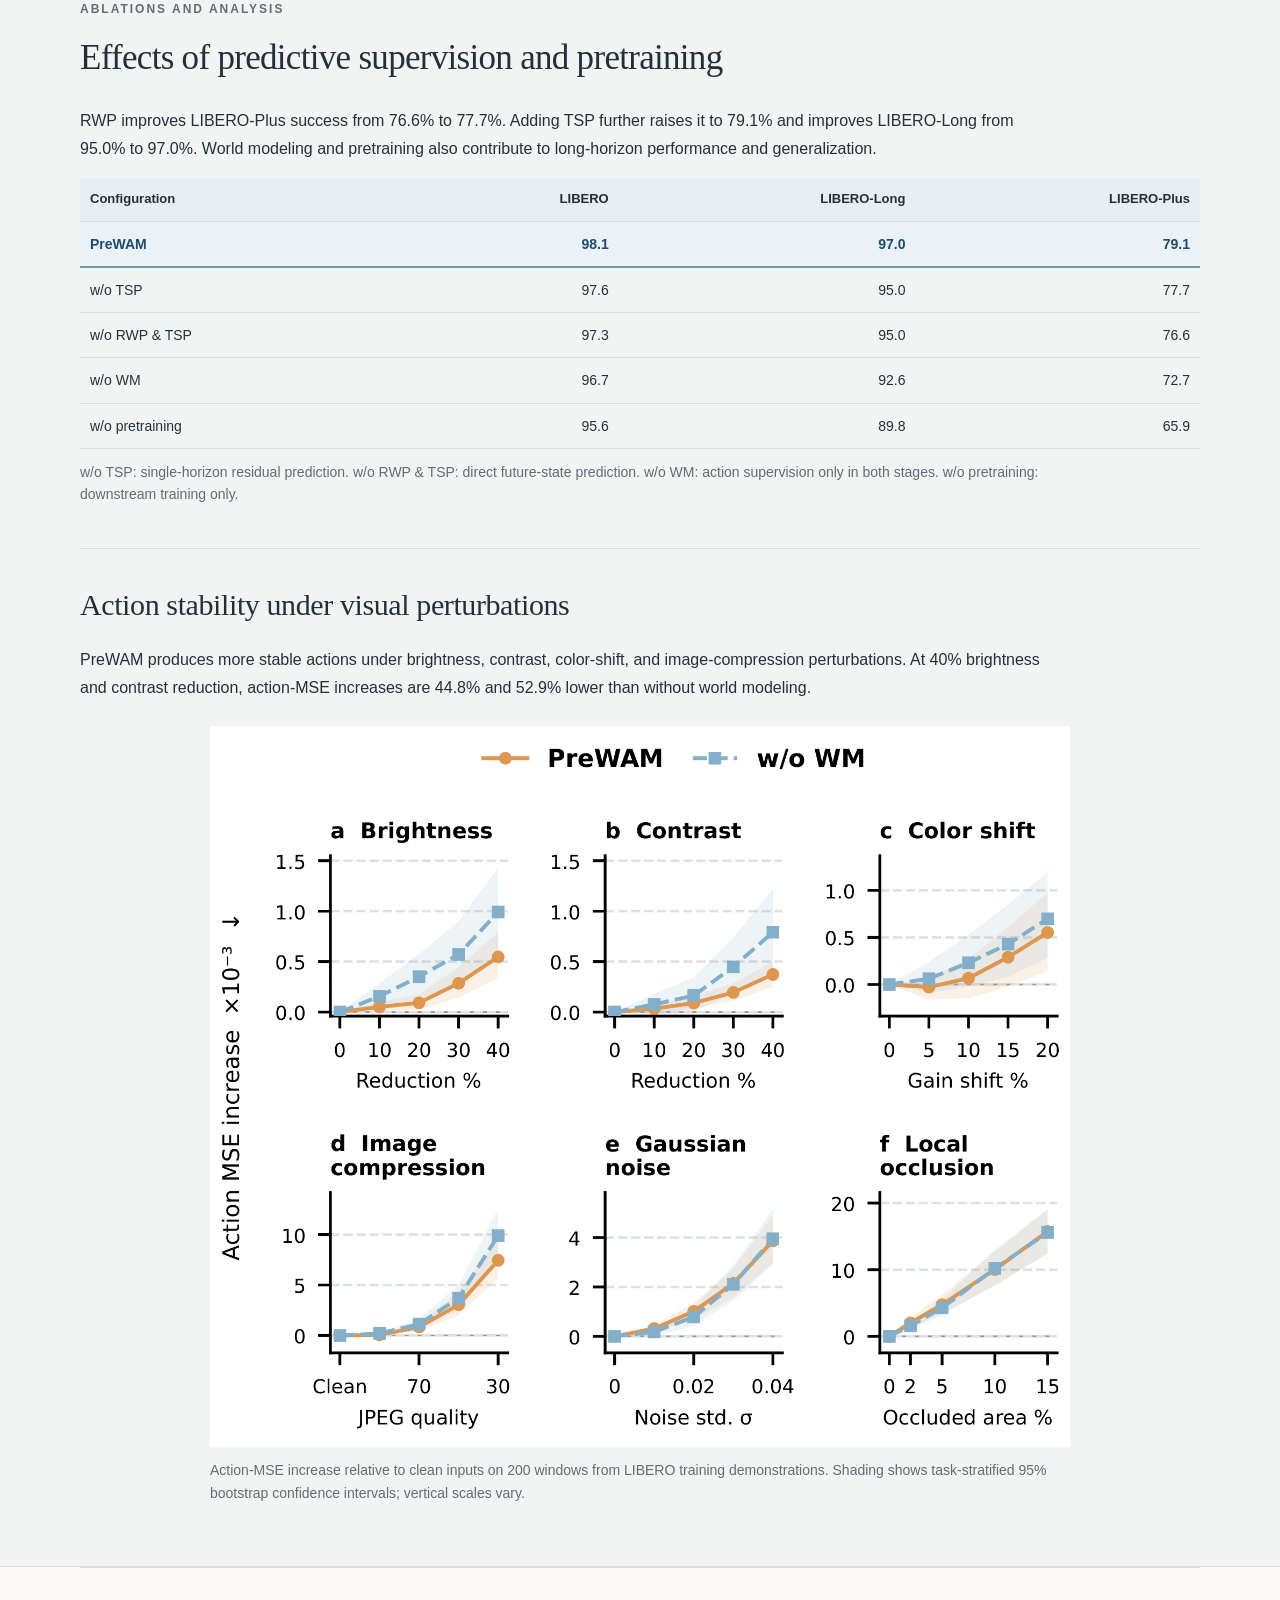
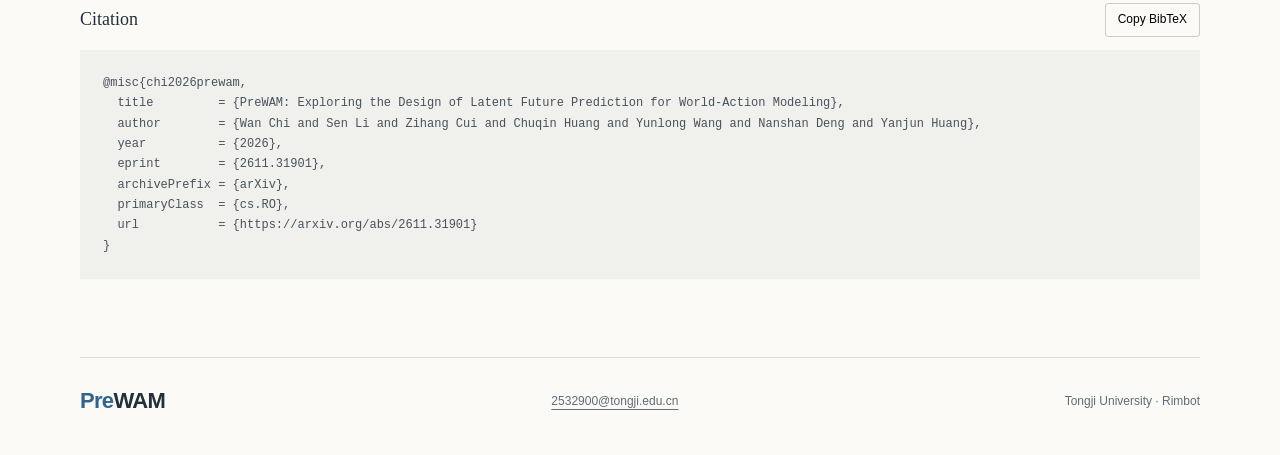
==== commit ed10b72b: "Complete BibTeX with published arXiv metadata" ====
--- a/index.html
+++ b/index.html
@@ -30,7 +30,7 @@
 </div>
 <div class="affiliations"><span><sup>1</sup>Tongji University</span><span><sup>2</sup>Rimbot</span><span><sup>3</sup>Xi’an University of Electronic Science and Technology</span><span><sup>4</sup>Southeast University</span><span><sup>5</sup>Tsinghua University</span></div>
 <p class="correspondence">† Corresponding author</p>
-<div class="paper-links"><a class="paper-link" href="assets/papers/PreWAM.pdf" rel="noopener" target="_blank">Read the paper </a><a href="#demonstrations">Watch the robots </a></div>
+<div class="paper-links"><a class="paper-link" href="https://arxiv.org/abs/2611.31901" rel="noopener" target="_blank">Read the paper </a><a href="#demonstrations">Watch the robots </a></div>
 </section><section aria-labelledby="abstract-heading" class="page-width abstract-section" id="abstract"><h2 id="abstract-heading">Abstract</h2><p id="paper-abstract">World-action models combine action generation with future prediction, allowing visual transitions to serve as supervision for policy learning. Our controlled study of prediction spaces shows that spatially structured semantic features support better overall generalization under visual perturbations and make motion information more readily recoverable from learned predictive representations. Building on these observations, we introduce PreWAM, a world-action model that organizes future supervision around state changes in a prediction space defined by pretrained DINO features. Specifically, Residual World Prediction jointly learns source-relative changes and their resulting future states to emphasize dynamic information while preserving future-state semantics. Temporal-Scale Prediction conditions world queries on temporal distance to capture both short-term local motion and longer-horizon state evolution. These predictive objectives jointly shape a shared vision-language backbone with action supervision during pretraining and downstream policy learning. Experiments across the LIBERO benchmark family, SimplerEnv, RoboTwin 2.0, and real-world robotic manipulation demonstrate strong manipulation performance and improved generalization and robustness under diverse distribution shifts.</p></section>
 <section aria-labelledby="demo-heading" class="page-width demonstration" id="demonstrations">
 <div class="section-line"><h2 id="demo-heading">PreWAM in the real world</h2><span>Dual-arm Piper · 1× speed</span></div>
@@ -51,13 +51,15 @@
 <div class="method-notes"><div><h3><span class="method-dot residual"></span>Residual World Prediction</h3><p>Starting from a source visual state, the predictor estimates a feature change. Adding this residual reconstructs a future state.</p></div><div><h3><span class="method-dot temporal"></span>Temporal-Scale Prediction</h3><p>Horizon-conditioned world queries learn short-, medium-, and long-range transitions within a sampled clip.</p></div></div>
 </div>
 </section><section aria-labelledby="training-heading" class="page-width research-section training-section" id="training"><div class="section-heading"><h2 id="training-heading">Training and Inference</h2><p>Action learning and world prediction jointly train the shared backbone, with supervision determined by the data source.</p></div><div class="training-stages"><article><h3>Pretraining</h3><p>Starting from a pretrained VLM, PreWAM jointly learns the backbone, world predictor, and action expert. Training alternates DROID robot demonstrations with Something-Something V2 human videos. Robot demonstrations provide both action and visual-transition supervision; human videos provide visual-transition supervision through the world-modeling objective.</p></article><article><h3>Posttraining</h3><p>The downstream policy inherits the backbone, world predictor, action expert, and learned queries from pretraining. It adapts to the target manipulation setting using demonstrations with joint action and world-modeling objectives. The target encoder remains frozen throughout pretraining and posttraining.</p></article><article><h3>Inference</h3><p>The VLM processes current observations and the language instruction. Conditioned on the resulting action-query representations and available proprioception, the action expert generates an action chunk through flow matching. World queries remain in the backbone input, preserving the training-time token context. The target encoder and world predictor are not executed.</p></article></div></section>
-<section aria-labelledby="results-heading" class="page-width research-section" id="results"><div class="section-heading"><p class="section-label">BENCHMARK RESULTS</p><h2 id="results-heading">Manipulation performance and generalization</h2><p>PreWAM combines strong manipulation performance with generalization under visual changes, static perturbations, and runtime interventions. We evaluate on the LIBERO benchmark family, SimplerEnv, RoboTwin 2.0, and a dual-arm Piper robot. Success rates are reported in %.</p></div><nav aria-label="Benchmark results" class="benchmark-nav"><a href="#libero">LIBERO &amp; Plus</a><a href="#libero-pro">Pro</a><a href="#libero-pro2">Pro2.0</a><a href="#simpler">SimplerEnv</a><a href="#robotwin">RoboTwin 2.0</a><a href="#real-world">Real world</a></nav><article class="benchmark" id="libero"><h3>LIBERO and LIBERO-Plus</h3><p>PreWAM achieves 98.1% on LIBERO and 79.1% on zero-shot LIBERO-Plus, leading the Robot, Language, and Light perturbation categories.</p><div aria-label="Method comparison table" class="table-scroll" role="region" tabindex="0"><table class="benchmark-table"><thead><tr><th scope="col">Method</th><th scope="col">LIBERO avg.</th><th scope="col">Camera</th><th scope="col">Robot</th><th scope="col">Language</th><th scope="col">Light</th><th scope="col">Background</th><th scope="col">Noise</th><th scope="col">Layout</th><th scope="col">Plus avg.</th></tr></thead><tbody><tr><th scope="row">OpenVLA</th><td>76.5</td><td>0.8</td><td>3.5</td><td>23.0</td><td>8.1</td><td>34.8</td><td>15.2</td><td>28.5</td><td>16.3</td></tr><tr><th scope="row">OpenVLA-OFT</th><td>97.1</td><td>56.4</td><td>31.9</td><td>79.5</td><td>88.7</td><td>93.3</td><td>75.8</td><td>74.2</td><td>71.4</td></tr><tr><th scope="row">π₀</th><td>94.1</td><td>13.8</td><td>6.0</td><td>58.8</td><td>85.0</td><td>81.4</td><td>79.0</td><td>68.9</td><td>56.1</td></tr><tr><th scope="row">UniVLA</th><td>95.2</td><td>1.8</td><td>46.2</td><td>69.6</td><td>69.0</td><td>81.0</td><td>21.2</td><td>31.9</td><td>45.8</td></tr><tr><th scope="row">JEPA-WAM</th><td>96.7</td><td><strong>79.2</strong></td><td>59.2</td><td>68.2</td><td>93.3</td><td>94.6</td><td><strong>83.6</strong></td><td>76.1</td><td><strong>79.2</strong></td></tr><tr><th scope="row">Fast-WAM</th><td>97.6</td><td>16.4</td><td>44.5</td><td>68.9</td><td>78.2</td><td>53.7</td><td>37.7</td><td>60.7</td><td>51.5</td></tr><tr><th scope="row">Motus</th><td>97.7</td><td>17.9</td><td>43.3</td><td>74.1</td><td>54.7</td><td>44.9</td><td>26.2</td><td>52.0</td><td>44.7</td></tr><tr><th scope="row">ResVLA</th><td>96.6</td><td>49.8</td><td>59.9</td><td>88.5</td><td>90.5</td><td><strong>94.9</strong></td><td>76.8</td><td>79.0</td><td>77.1</td></tr><tr><th scope="row">LaWAM</th><td><strong>98.6</strong></td><td>37.2</td><td>71.6</td><td>87.1</td><td>93.5</td><td>94.1</td><td>69.4</td><td><strong>83.3</strong></td><td>76.6</td></tr><tr class="ours"><th scope="row"><strong>PreWAM</strong></th><td>98.1</td><td>54.6</td><td><strong>73.0</strong></td><td><strong>89.3</strong></td><td><strong>97.4</strong></td><td>93.9</td><td>62.7</td><td>83.1</td><td>79.1</td></tr></tbody></table></div><p class="table-note">LIBERO-Plus averages success across seven perturbation categories. Bold indicates the best result in each column.</p></article><article class="benchmark" id="libero-pro"><h3>LIBERO-Pro</h3><p>Under changes to objects, positions, semantics, tasks, and environments, PreWAM reaches 58.7% average success, leading the Spatial and Object suites.</p><div aria-label="Method comparison table" class="table-scroll" role="region" tabindex="0"><table class="benchmark-table"><thead><tr><th scope="col">Method</th><th scope="col">Spatial</th><th scope="col">Object</th><th scope="col">Goal</th><th scope="col">Long</th><th scope="col">Avg.</th></tr></thead><tbody><tr><th scope="row">OpenVLA</th><td>56.6</td><td>39.2</td><td>58.4</td><td><strong>52.4</strong></td><td>51.7†</td></tr><tr><th scope="row">π₀</th><td>50.4</td><td>42.6</td><td>45.2</td><td>37.6</td><td>44.0</td></tr><tr><th scope="row">π₀.₅</th><td>52.2</td><td>57.0</td><td>55.6</td><td>48.0</td><td>53.2†</td></tr><tr><th scope="row">VLA-JEPA</th><td>55.4</td><td>50.0</td><td>45.0</td><td>42.6</td><td>48.3</td></tr><tr><th scope="row">Fast-WAM</th><td>57.6</td><td>49.2</td><td>58.1</td><td>40.8</td><td>51.4</td></tr><tr><th scope="row">ImageWAM</th><td>63.0</td><td>47.6</td><td>42.2</td><td>42.0</td><td>48.7</td></tr><tr><th scope="row">LaWAM</th><td>63.2</td><td>54.6</td><td>46.0</td><td>47.0</td><td>52.7</td></tr><tr><th scope="row">JEPA-WAM</th><td>48.2</td><td>43.2</td><td>37.6</td><td>38.6</td><td>41.9</td></tr><tr><th scope="row">BridgeWAM</th><td>57.8</td><td>55.1</td><td>58.4</td><td>43.5</td><td>53.7</td></tr><tr><th scope="row">Faster-WAM</th><td>59.6</td><td>52.8</td><td><strong>59.6</strong></td><td>45.8</td><td>54.5</td></tr><tr class="ours"><th scope="row">PreWAM</th><td><strong>73.3</strong></td><td><strong>59.5</strong></td><td>55.2</td><td>46.8</td><td><strong>58.7</strong></td></tr></tbody></table></div><p class="table-note">† Recomputed means.</p></article><article class="benchmark" id="libero-pro2"><h3>LIBERO-Pro2.0</h3><p>This benchmark distinguishes perturbations applied before execution from interventions during execution. PreWAM reaches 64.0% Static and 70.1% Runtime success.</p><div aria-label="Method comparison table" class="table-scroll" role="region" tabindex="0"><table class="benchmark-table"><thead><tr><th scope="col">Method</th><th scope="col">Base</th><th scope="col">Static success</th><th scope="col">Static Δ</th><th scope="col">Runtime success</th><th scope="col">Runtime Δ</th></tr></thead><tbody><tr><th scope="row">OpenVLA</th><td>64.6</td><td>33.9</td><td>-30.7</td><td>36.4</td><td>-28.2</td></tr><tr><th scope="row">OpenVLA-OFT</th><td>97.1</td><td>58.9</td><td>-38.2</td><td>64.6</td><td>-32.5</td></tr><tr><th scope="row">π₀</th><td>63.8</td><td>38.6</td><td><strong>-25.1</strong></td><td>35.3</td><td>-28.4</td></tr><tr><th scope="row">π₀-FAST</th><td>80.4</td><td>53.2</td><td>-27.3</td><td>55.9</td><td>-24.5</td></tr><tr><th scope="row">π₀.₅</th><td>93.3</td><td><strong>66.7</strong></td><td>-26.6</td><td><strong>73.8</strong></td><td><strong>-19.5</strong></td></tr><tr><th scope="row">UniVLA</th><td>92.1</td><td>52.9</td><td>-39.2</td><td>61.0</td><td>-31.1</td></tr><tr><th scope="row">X-VLA</th><td>95.0</td><td>61.2</td><td>-33.8</td><td>66.0</td><td>-29.0</td></tr><tr><th scope="row">GR00T N1.7</th><td>90.4</td><td>60.0</td><td>-30.4</td><td>63.9</td><td>-26.6</td></tr><tr><th scope="row">Fast-WAM</th><td><strong>97.8</strong></td><td>55.9</td><td>-41.8</td><td>70.1</td><td>-27.6</td></tr><tr class="ours"><th scope="row"><strong>PreWAM</strong></th><td>92.1</td><td>64.0</td><td>-28.1</td><td>70.1</td><td>-22.0</td></tr></tbody></table></div><p class="table-note">Base evaluates eight unperturbed tasks. Static and Runtime apply perturbations before and during execution, respectively. Δ = success − Base, in percentage points.</p></article><article class="benchmark" id="simpler"><h3>SimplerEnv</h3><p>PreWAM achieves the highest average success rates among the compared methods on both Google Robot (78.9%) and WidowX (69.8%) in SimplerEnv Visual Matching. It leads on Drawer and Place, and reaches 100.0% on Eggplant.</p><h4>Google Robot</h4><div aria-label="Method comparison table" class="table-scroll" role="region" tabindex="0"><table class="benchmark-table"><thead><tr><th scope="col">Method</th><th scope="col">Pick</th><th scope="col">Move</th><th scope="col">Drawer</th><th scope="col">Place</th><th scope="col">Avg.</th></tr></thead><tbody><tr><th scope="row">GR00T N1</th><td>0.7</td><td>1.9</td><td>2.9</td><td>0.0</td><td>1.4</td></tr><tr><th scope="row">VLA-JEPA</th><td>88.3</td><td>64.1</td><td>59.3</td><td>49.1</td><td>65.2</td></tr><tr><th scope="row">RoboVLMs</th><td>77.3</td><td>61.7</td><td>43.5</td><td>24.1</td><td>51.7</td></tr><tr><th scope="row">villa-X</th><td>81.7</td><td>55.4</td><td>38.4</td><td>4.2</td><td>44.9</td></tr><tr><th scope="row">CogACT</th><td>91.3</td><td><strong>85.0</strong></td><td>71.8</td><td>50.9</td><td>74.8</td></tr><tr><th scope="row">StarVLA-OFT</th><td><strong>95.3</strong></td><td>75.0</td><td>68.8</td><td>66.1</td><td>76.3†</td></tr><tr><th scope="row">VideoVLA</th><td>92.3</td><td>82.9</td><td>66.2</td><td>50.9</td><td>73.1</td></tr><tr class="ours"><th scope="row"><strong>PreWAM</strong></th><td>91.3</td><td>73.3</td><td><strong>75.0</strong></td><td><strong>75.9</strong></td><td><strong>78.9</strong></td></tr></tbody></table></div><h4>WidowX Robot</h4><div aria-label="Method comparison table" class="table-scroll" role="region" tabindex="0"><table class="benchmark-table"><thead><tr><th scope="col">Method</th><th scope="col">Spoon</th><th scope="col">Carrot</th><th scope="col">Block</th><th scope="col">Eggplant</th><th scope="col">Avg.</th></tr></thead><tbody><tr><th scope="row">GR00T N1</th><td>1.4</td><td>0.0</td><td>0.0</td><td>13.9</td><td>3.8</td></tr><tr><th scope="row">VLA-JEPA</th><td>75.0</td><td><strong>70.8</strong></td><td>12.5</td><td>70.8</td><td>57.3</td></tr><tr><th scope="row">RoboVLMs</th><td>45.8</td><td>20.8</td><td>4.2</td><td>79.2</td><td>37.5</td></tr><tr><th scope="row">villa-X</th><td>48.3</td><td>24.2</td><td>19.2</td><td>71.7</td><td>40.8</td></tr><tr><th scope="row">CogACT</th><td>71.7</td><td>50.8</td><td>15.0</td><td>67.5</td><td>51.3</td></tr><tr><th scope="row">StarVLA-OFT</th><td><strong>90.3</strong></td><td>38.5</td><td>29.7</td><td><strong>100.0</strong></td><td>64.6</td></tr><tr><th scope="row">VideoVLA</th><td>75.0</td><td>20.8</td><td><strong>45.8</strong></td><td>70.8</td><td>53.1</td></tr><tr class="ours"><th scope="row"><strong>PreWAM</strong></th><td>83.3</td><td>58.3</td><td>37.5</td><td><strong>100.0</strong></td><td><strong>69.8</strong></td></tr></tbody></table></div><p class="table-note">† Averages recomputed from reported task scores.</p></article><article class="benchmark" id="robotwin"><h3>RoboTwin 2.0</h3><p>A single PreWAM policy handles 50 bimanual tasks, achieving 92.72% on Clean and 91.98% on Randomized settings. Its average success is 92.35%, with a 0.74-point gap between settings.</p><div aria-label="Method comparison table" class="table-scroll" role="region" tabindex="0"><table class="benchmark-table"><thead><tr><th scope="col">Method</th><th scope="col">Clean</th><th scope="col">Randomized</th><th scope="col">Avg.</th></tr></thead><tbody><tr><th scope="row">π₀</th><td>65.92</td><td>58.40</td><td>62.16</td></tr><tr><th scope="row">π₀.₅</th><td>82.74</td><td>76.76</td><td>79.75</td></tr><tr><th scope="row">X-VLA</th><td>72.80</td><td>72.84</td><td>72.82</td></tr><tr><th scope="row">LingBot-VLA</th><td>88.56</td><td>86.68</td><td>87.62</td></tr><tr><th scope="row">Motus</th><td>88.66</td><td>87.02</td><td>87.84</td></tr><tr><th scope="row">GigaWorld-Policy</th><td>86.36</td><td>85.04</td><td>85.70</td></tr><tr><th scope="row">LaWAM</th><td>92.64</td><td>89.80</td><td>91.22</td></tr><tr><th scope="row">LingBot-VA</th><td><strong>92.93</strong></td><td>91.55</td><td>92.24</td></tr><tr class="ours"><th scope="row"><strong>PreWAM</strong></th><td>92.72</td><td><strong>91.98</strong></td><td><strong>92.35</strong></td></tr></tbody></table></div><p class="table-note">100 episodes per task in each setting. Avg. is the mean of Clean and Randomized success.</p></article><article class="benchmark" id="real-world"><h3>Real-world evaluation</h3><p>We evaluate on Basket, Stack, and Cup using a dual-arm Piper robot. Each policy receives 4,000 task-specific fine-tuning updates and is evaluated in 20 trials per task.</p><figure><a href="assets/images/real-world-results.webp" rel="noopener" target="_blank"><img alt="Dual-arm Piper setup and Basket, Stack, Cup tasks, with stage-1 success, full-task success, and policy-call latency comparisons." height="1064" loading="lazy" src="assets/images/real-world-results.webp" width="2200"/></a><figcaption>Mean stage-1 success is 90.0% for PreWAM. Mean full-task success is 61.7%, compared with 36.7% for π₀ and 68.3% for π₀.₅. Mean policy-call latency on an NVIDIA RTX 4090 is 463, 501, and 884 ms for PreWAM, π₀, and π₀.₅, respectively.</figcaption></figure></article><p class="results-source">Simulation baseline results are from the corresponding papers and official benchmark reports; references and evaluation protocols are provided in the <a href="assets/papers/PreWAM.pdf">paper</a>.</p></section><section class="analysis-band" id="analyses"><div class="page-width research-section"><div class="section-heading"><p class="section-label">ABLATIONS AND ANALYSIS</p><h2>Effects of predictive supervision and pretraining</h2></div><article class="benchmark" id="ablations"><p>RWP improves LIBERO-Plus success from 76.6% to 77.7%. Adding TSP further raises it to 79.1% and improves LIBERO-Long from 95.0% to 97.0%. World modeling and pretraining also contribute to long-horizon performance and generalization.</p><div aria-label="Configuration comparison table" class="table-scroll" role="region" tabindex="0"><table class="benchmark-table"><thead><tr><th scope="col">Configuration</th><th scope="col">LIBERO</th><th scope="col">LIBERO-Long</th><th scope="col">LIBERO-Plus</th></tr></thead><tbody><tr class="ours"><th scope="row"><strong>PreWAM</strong></th><td><strong>98.1</strong></td><td><strong>97.0</strong></td><td><strong>79.1</strong></td></tr><tr><th scope="row">w/o TSP</th><td>97.6</td><td>95.0</td><td>77.7</td></tr><tr><th scope="row">w/o RWP &amp; TSP</th><td>97.3</td><td>95.0</td><td>76.6</td></tr><tr><th scope="row">w/o WM</th><td>96.7</td><td>92.6</td><td>72.7</td></tr><tr><th scope="row">w/o pretraining</th><td>95.6</td><td>89.8</td><td>65.9</td></tr></tbody></table></div><p class="table-note">w/o TSP: single-horizon residual prediction. w/o RWP &amp; TSP: direct future-state prediction. w/o WM: action supervision only in both stages. w/o pretraining: downstream training only.</p></article><article aria-labelledby="stability-heading" class="action-stability" id="action-stability"><h3 id="stability-heading">Action stability under visual perturbations</h3><p>PreWAM produces more stable actions under brightness, contrast, color-shift, and image-compression perturbations. At 40% brightness and contrast reduction, action-MSE increases are 44.8% and 52.9% lower than without world modeling.</p><figure class="perturbation-figure"><a href="assets/images/perturbations.webp" rel="noopener" target="_blank"><img alt="Action-MSE increase versus perturbation strength for PreWAM and the variant without world modeling across six visual perturbations." height="1342" loading="lazy" src="assets/images/perturbations.webp" width="1600"/></a><figcaption>Action-MSE increase relative to clean inputs on 200 windows from LIBERO training demonstrations. Shading shows task-stratified 95% bootstrap confidence intervals; vertical scales vary.</figcaption></figure></article></div></section>
+<section aria-labelledby="results-heading" class="page-width research-section" id="results"><div class="section-heading"><p class="section-label">BENCHMARK RESULTS</p><h2 id="results-heading">Manipulation performance and generalization</h2><p>PreWAM combines strong manipulation performance with generalization under visual changes, static perturbations, and runtime interventions. We evaluate on the LIBERO benchmark family, SimplerEnv, RoboTwin 2.0, and a dual-arm Piper robot. Success rates are reported in %.</p></div><nav aria-label="Benchmark results" class="benchmark-nav"><a href="#libero">LIBERO &amp; Plus</a><a href="#libero-pro">Pro</a><a href="#libero-pro2">Pro2.0</a><a href="#simpler">SimplerEnv</a><a href="#robotwin">RoboTwin 2.0</a><a href="#real-world">Real world</a></nav><article class="benchmark" id="libero"><h3>LIBERO and LIBERO-Plus</h3><p>PreWAM achieves 98.1% on LIBERO and 79.1% on zero-shot LIBERO-Plus, leading the Robot, Language, and Light perturbation categories.</p><div aria-label="Method comparison table" class="table-scroll" role="region" tabindex="0"><table class="benchmark-table"><thead><tr><th scope="col">Method</th><th scope="col">LIBERO avg.</th><th scope="col">Camera</th><th scope="col">Robot</th><th scope="col">Language</th><th scope="col">Light</th><th scope="col">Background</th><th scope="col">Noise</th><th scope="col">Layout</th><th scope="col">Plus avg.</th></tr></thead><tbody><tr><th scope="row">OpenVLA</th><td>76.5</td><td>0.8</td><td>3.5</td><td>23.0</td><td>8.1</td><td>34.8</td><td>15.2</td><td>28.5</td><td>16.3</td></tr><tr><th scope="row">OpenVLA-OFT</th><td>97.1</td><td>56.4</td><td>31.9</td><td>79.5</td><td>88.7</td><td>93.3</td><td>75.8</td><td>74.2</td><td>71.4</td></tr><tr><th scope="row">π₀</th><td>94.1</td><td>13.8</td><td>6.0</td><td>58.8</td><td>85.0</td><td>81.4</td><td>79.0</td><td>68.9</td><td>56.1</td></tr><tr><th scope="row">UniVLA</th><td>95.2</td><td>1.8</td><td>46.2</td><td>69.6</td><td>69.0</td><td>81.0</td><td>21.2</td><td>31.9</td><td>45.8</td></tr><tr><th scope="row">JEPA-WAM</th><td>96.7</td><td><strong>79.2</strong></td><td>59.2</td><td>68.2</td><td>93.3</td><td>94.6</td><td><strong>83.6</strong></td><td>76.1</td><td><strong>79.2</strong></td></tr><tr><th scope="row">Fast-WAM</th><td>97.6</td><td>16.4</td><td>44.5</td><td>68.9</td><td>78.2</td><td>53.7</td><td>37.7</td><td>60.7</td><td>51.5</td></tr><tr><th scope="row">Motus</th><td>97.7</td><td>17.9</td><td>43.3</td><td>74.1</td><td>54.7</td><td>44.9</td><td>26.2</td><td>52.0</td><td>44.7</td></tr><tr><th scope="row">ResVLA</th><td>96.6</td><td>49.8</td><td>59.9</td><td>88.5</td><td>90.5</td><td><strong>94.9</strong></td><td>76.8</td><td>79.0</td><td>77.1</td></tr><tr><th scope="row">LaWAM</th><td><strong>98.6</strong></td><td>37.2</td><td>71.6</td><td>87.1</td><td>93.5</td><td>94.1</td><td>69.4</td><td><strong>83.3</strong></td><td>76.6</td></tr><tr class="ours"><th scope="row"><strong>PreWAM</strong></th><td>98.1</td><td>54.6</td><td><strong>73.0</strong></td><td><strong>89.3</strong></td><td><strong>97.4</strong></td><td>93.9</td><td>62.7</td><td>83.1</td><td>79.1</td></tr></tbody></table></div><p class="table-note">LIBERO-Plus averages success across seven perturbation categories. Bold indicates the best result in each column.</p></article><article class="benchmark" id="libero-pro"><h3>LIBERO-Pro</h3><p>Under changes to objects, positions, semantics, tasks, and environments, PreWAM reaches 58.7% average success, leading the Spatial and Object suites.</p><div aria-label="Method comparison table" class="table-scroll" role="region" tabindex="0"><table class="benchmark-table"><thead><tr><th scope="col">Method</th><th scope="col">Spatial</th><th scope="col">Object</th><th scope="col">Goal</th><th scope="col">Long</th><th scope="col">Avg.</th></tr></thead><tbody><tr><th scope="row">OpenVLA</th><td>56.6</td><td>39.2</td><td>58.4</td><td><strong>52.4</strong></td><td>51.7†</td></tr><tr><th scope="row">π₀</th><td>50.4</td><td>42.6</td><td>45.2</td><td>37.6</td><td>44.0</td></tr><tr><th scope="row">π₀.₅</th><td>52.2</td><td>57.0</td><td>55.6</td><td>48.0</td><td>53.2†</td></tr><tr><th scope="row">VLA-JEPA</th><td>55.4</td><td>50.0</td><td>45.0</td><td>42.6</td><td>48.3</td></tr><tr><th scope="row">Fast-WAM</th><td>57.6</td><td>49.2</td><td>58.1</td><td>40.8</td><td>51.4</td></tr><tr><th scope="row">ImageWAM</th><td>63.0</td><td>47.6</td><td>42.2</td><td>42.0</td><td>48.7</td></tr><tr><th scope="row">LaWAM</th><td>63.2</td><td>54.6</td><td>46.0</td><td>47.0</td><td>52.7</td></tr><tr><th scope="row">JEPA-WAM</th><td>48.2</td><td>43.2</td><td>37.6</td><td>38.6</td><td>41.9</td></tr><tr><th scope="row">BridgeWAM</th><td>57.8</td><td>55.1</td><td>58.4</td><td>43.5</td><td>53.7</td></tr><tr><th scope="row">Faster-WAM</th><td>59.6</td><td>52.8</td><td><strong>59.6</strong></td><td>45.8</td><td>54.5</td></tr><tr class="ours"><th scope="row">PreWAM</th><td><strong>73.3</strong></td><td><strong>59.5</strong></td><td>55.2</td><td>46.8</td><td><strong>58.7</strong></td></tr></tbody></table></div><p class="table-note">† Recomputed means.</p></article><article class="benchmark" id="libero-pro2"><h3>LIBERO-Pro2.0</h3><p>This benchmark distinguishes perturbations applied before execution from interventions during execution. PreWAM reaches 64.0% Static and 70.1% Runtime success.</p><div aria-label="Method comparison table" class="table-scroll" role="region" tabindex="0"><table class="benchmark-table"><thead><tr><th scope="col">Method</th><th scope="col">Base</th><th scope="col">Static success</th><th scope="col">Static Δ</th><th scope="col">Runtime success</th><th scope="col">Runtime Δ</th></tr></thead><tbody><tr><th scope="row">OpenVLA</th><td>64.6</td><td>33.9</td><td>-30.7</td><td>36.4</td><td>-28.2</td></tr><tr><th scope="row">OpenVLA-OFT</th><td>97.1</td><td>58.9</td><td>-38.2</td><td>64.6</td><td>-32.5</td></tr><tr><th scope="row">π₀</th><td>63.8</td><td>38.6</td><td><strong>-25.1</strong></td><td>35.3</td><td>-28.4</td></tr><tr><th scope="row">π₀-FAST</th><td>80.4</td><td>53.2</td><td>-27.3</td><td>55.9</td><td>-24.5</td></tr><tr><th scope="row">π₀.₅</th><td>93.3</td><td><strong>66.7</strong></td><td>-26.6</td><td><strong>73.8</strong></td><td><strong>-19.5</strong></td></tr><tr><th scope="row">UniVLA</th><td>92.1</td><td>52.9</td><td>-39.2</td><td>61.0</td><td>-31.1</td></tr><tr><th scope="row">X-VLA</th><td>95.0</td><td>61.2</td><td>-33.8</td><td>66.0</td><td>-29.0</td></tr><tr><th scope="row">GR00T N1.7</th><td>90.4</td><td>60.0</td><td>-30.4</td><td>63.9</td><td>-26.6</td></tr><tr><th scope="row">Fast-WAM</th><td><strong>97.8</strong></td><td>55.9</td><td>-41.8</td><td>70.1</td><td>-27.6</td></tr><tr class="ours"><th scope="row"><strong>PreWAM</strong></th><td>92.1</td><td>64.0</td><td>-28.1</td><td>70.1</td><td>-22.0</td></tr></tbody></table></div><p class="table-note">Base evaluates eight unperturbed tasks. Static and Runtime apply perturbations before and during execution, respectively. Δ = success − Base, in percentage points.</p></article><article class="benchmark" id="simpler"><h3>SimplerEnv</h3><p>PreWAM achieves the highest average success rates among the compared methods on both Google Robot (78.9%) and WidowX (69.8%) in SimplerEnv Visual Matching. It leads on Drawer and Place, and reaches 100.0% on Eggplant.</p><h4>Google Robot</h4><div aria-label="Method comparison table" class="table-scroll" role="region" tabindex="0"><table class="benchmark-table"><thead><tr><th scope="col">Method</th><th scope="col">Pick</th><th scope="col">Move</th><th scope="col">Drawer</th><th scope="col">Place</th><th scope="col">Avg.</th></tr></thead><tbody><tr><th scope="row">GR00T N1</th><td>0.7</td><td>1.9</td><td>2.9</td><td>0.0</td><td>1.4</td></tr><tr><th scope="row">VLA-JEPA</th><td>88.3</td><td>64.1</td><td>59.3</td><td>49.1</td><td>65.2</td></tr><tr><th scope="row">RoboVLMs</th><td>77.3</td><td>61.7</td><td>43.5</td><td>24.1</td><td>51.7</td></tr><tr><th scope="row">villa-X</th><td>81.7</td><td>55.4</td><td>38.4</td><td>4.2</td><td>44.9</td></tr><tr><th scope="row">CogACT</th><td>91.3</td><td><strong>85.0</strong></td><td>71.8</td><td>50.9</td><td>74.8</td></tr><tr><th scope="row">StarVLA-OFT</th><td><strong>95.3</strong></td><td>75.0</td><td>68.8</td><td>66.1</td><td>76.3†</td></tr><tr><th scope="row">VideoVLA</th><td>92.3</td><td>82.9</td><td>66.2</td><td>50.9</td><td>73.1</td></tr><tr class="ours"><th scope="row"><strong>PreWAM</strong></th><td>91.3</td><td>73.3</td><td><strong>75.0</strong></td><td><strong>75.9</strong></td><td><strong>78.9</strong></td></tr></tbody></table></div><h4>WidowX Robot</h4><div aria-label="Method comparison table" class="table-scroll" role="region" tabindex="0"><table class="benchmark-table"><thead><tr><th scope="col">Method</th><th scope="col">Spoon</th><th scope="col">Carrot</th><th scope="col">Block</th><th scope="col">Eggplant</th><th scope="col">Avg.</th></tr></thead><tbody><tr><th scope="row">GR00T N1</th><td>1.4</td><td>0.0</td><td>0.0</td><td>13.9</td><td>3.8</td></tr><tr><th scope="row">VLA-JEPA</th><td>75.0</td><td><strong>70.8</strong></td><td>12.5</td><td>70.8</td><td>57.3</td></tr><tr><th scope="row">RoboVLMs</th><td>45.8</td><td>20.8</td><td>4.2</td><td>79.2</td><td>37.5</td></tr><tr><th scope="row">villa-X</th><td>48.3</td><td>24.2</td><td>19.2</td><td>71.7</td><td>40.8</td></tr><tr><th scope="row">CogACT</th><td>71.7</td><td>50.8</td><td>15.0</td><td>67.5</td><td>51.3</td></tr><tr><th scope="row">StarVLA-OFT</th><td><strong>90.3</strong></td><td>38.5</td><td>29.7</td><td><strong>100.0</strong></td><td>64.6</td></tr><tr><th scope="row">VideoVLA</th><td>75.0</td><td>20.8</td><td><strong>45.8</strong></td><td>70.8</td><td>53.1</td></tr><tr class="ours"><th scope="row"><strong>PreWAM</strong></th><td>83.3</td><td>58.3</td><td>37.5</td><td><strong>100.0</strong></td><td><strong>69.8</strong></td></tr></tbody></table></div><p class="table-note">† Averages recomputed from reported task scores.</p></article><article class="benchmark" id="robotwin"><h3>RoboTwin 2.0</h3><p>A single PreWAM policy handles 50 bimanual tasks, achieving 92.72% on Clean and 91.98% on Randomized settings. Its average success is 92.35%, with a 0.74-point gap between settings.</p><div aria-label="Method comparison table" class="table-scroll" role="region" tabindex="0"><table class="benchmark-table"><thead><tr><th scope="col">Method</th><th scope="col">Clean</th><th scope="col">Randomized</th><th scope="col">Avg.</th></tr></thead><tbody><tr><th scope="row">π₀</th><td>65.92</td><td>58.40</td><td>62.16</td></tr><tr><th scope="row">π₀.₅</th><td>82.74</td><td>76.76</td><td>79.75</td></tr><tr><th scope="row">X-VLA</th><td>72.80</td><td>72.84</td><td>72.82</td></tr><tr><th scope="row">LingBot-VLA</th><td>88.56</td><td>86.68</td><td>87.62</td></tr><tr><th scope="row">Motus</th><td>88.66</td><td>87.02</td><td>87.84</td></tr><tr><th scope="row">GigaWorld-Policy</th><td>86.36</td><td>85.04</td><td>85.70</td></tr><tr><th scope="row">LaWAM</th><td>92.64</td><td>89.80</td><td>91.22</td></tr><tr><th scope="row">LingBot-VA</th><td><strong>92.93</strong></td><td>91.55</td><td>92.24</td></tr><tr class="ours"><th scope="row"><strong>PreWAM</strong></th><td>92.72</td><td><strong>91.98</strong></td><td><strong>92.35</strong></td></tr></tbody></table></div><p class="table-note">100 episodes per task in each setting. Avg. is the mean of Clean and Randomized success.</p></article><article class="benchmark" id="real-world"><h3>Real-world evaluation</h3><p>We evaluate on Basket, Stack, and Cup using a dual-arm Piper robot. Each policy receives 4,000 task-specific fine-tuning updates and is evaluated in 20 trials per task.</p><figure><a href="assets/images/real-world-results.webp" rel="noopener" target="_blank"><img alt="Dual-arm Piper setup and Basket, Stack, Cup tasks, with stage-1 success, full-task success, and policy-call latency comparisons." height="1064" loading="lazy" src="assets/images/real-world-results.webp" width="2200"/></a><figcaption>Mean stage-1 success is 90.0% for PreWAM. Mean full-task success is 61.7%, compared with 36.7% for π₀ and 68.3% for π₀.₅. Mean policy-call latency on an NVIDIA RTX 4090 is 463, 501, and 884 ms for PreWAM, π₀, and π₀.₅, respectively.</figcaption></figure></article><p class="results-source">Simulation baseline results are from the corresponding papers and official benchmark reports; references and evaluation protocols are provided in the <a href="https://arxiv.org/abs/2611.31901">paper</a>.</p></section><section class="analysis-band" id="analyses"><div class="page-width research-section"><div class="section-heading"><p class="section-label">ABLATIONS AND ANALYSIS</p><h2>Effects of predictive supervision and pretraining</h2></div><article class="benchmark" id="ablations"><p>RWP improves LIBERO-Plus success from 76.6% to 77.7%. Adding TSP further raises it to 79.1% and improves LIBERO-Long from 95.0% to 97.0%. World modeling and pretraining also contribute to long-horizon performance and generalization.</p><div aria-label="Configuration comparison table" class="table-scroll" role="region" tabindex="0"><table class="benchmark-table"><thead><tr><th scope="col">Configuration</th><th scope="col">LIBERO</th><th scope="col">LIBERO-Long</th><th scope="col">LIBERO-Plus</th></tr></thead><tbody><tr class="ours"><th scope="row"><strong>PreWAM</strong></th><td><strong>98.1</strong></td><td><strong>97.0</strong></td><td><strong>79.1</strong></td></tr><tr><th scope="row">w/o TSP</th><td>97.6</td><td>95.0</td><td>77.7</td></tr><tr><th scope="row">w/o RWP &amp; TSP</th><td>97.3</td><td>95.0</td><td>76.6</td></tr><tr><th scope="row">w/o WM</th><td>96.7</td><td>92.6</td><td>72.7</td></tr><tr><th scope="row">w/o pretraining</th><td>95.6</td><td>89.8</td><td>65.9</td></tr></tbody></table></div><p class="table-note">w/o TSP: single-horizon residual prediction. w/o RWP &amp; TSP: direct future-state prediction. w/o WM: action supervision only in both stages. w/o pretraining: downstream training only.</p></article><article aria-labelledby="stability-heading" class="action-stability" id="action-stability"><h3 id="stability-heading">Action stability under visual perturbations</h3><p>PreWAM produces more stable actions under brightness, contrast, color-shift, and image-compression perturbations. At 40% brightness and contrast reduction, action-MSE increases are 44.8% and 52.9% lower than without world modeling.</p><figure class="perturbation-figure"><a href="assets/images/perturbations.webp" rel="noopener" target="_blank"><img alt="Action-MSE increase versus perturbation strength for PreWAM and the variant without world modeling across six visual perturbations." height="1342" loading="lazy" src="assets/images/perturbations.webp" width="1600"/></a><figcaption>Action-MSE increase relative to clean inputs on 200 windows from LIBERO training demonstrations. Shading shows task-stratified 95% bootstrap confidence intervals; vertical scales vary.</figcaption></figure></article></div></section>
 <section aria-labelledby="citation-heading" class="page-width citation-section" id="citation"><div class="section-line"><h2 id="citation-heading">Citation</h2><button id="copy-citation" type="button">Copy BibTeX</button></div><pre><code id="bibtex">@misc{chi2026prewam,
-  title  = {PreWAM: Exploring the Design of Latent Future Prediction
-            for World-Action Modeling},
-  author = {Wan Chi and Sen Li and Zihang Cui and Chuqin Huang
-            and Yunlong Wang and Nanshan Deng and Yanjun Huang},
-  year   = {2026}
+  title         = {PreWAM: Exploring the Design of Latent Future Prediction for World-Action Modeling},
+  author        = {Wan Chi and Sen Li and Zihang Cui and Chuqin Huang and Yunlong Wang and Nanshan Deng and Yanjun Huang},
+  year          = {2026},
+  eprint        = {2611.31901},
+  archivePrefix = {arXiv},
+  primaryClass  = {cs.RO},
+  url           = {https://arxiv.org/abs/2611.31901}
 }</code></pre><p aria-live="polite" id="copy-status" role="status"></p></section>
 </main>
 <footer class="page-width"><a class="wordmark" href="#top">Pre<span>WAM</span></a><a href="mailto:2532900@tongji.edu.cn">2532900@tongji.edu.cn</a><span>Tongji University · Rimbot</span></footer>
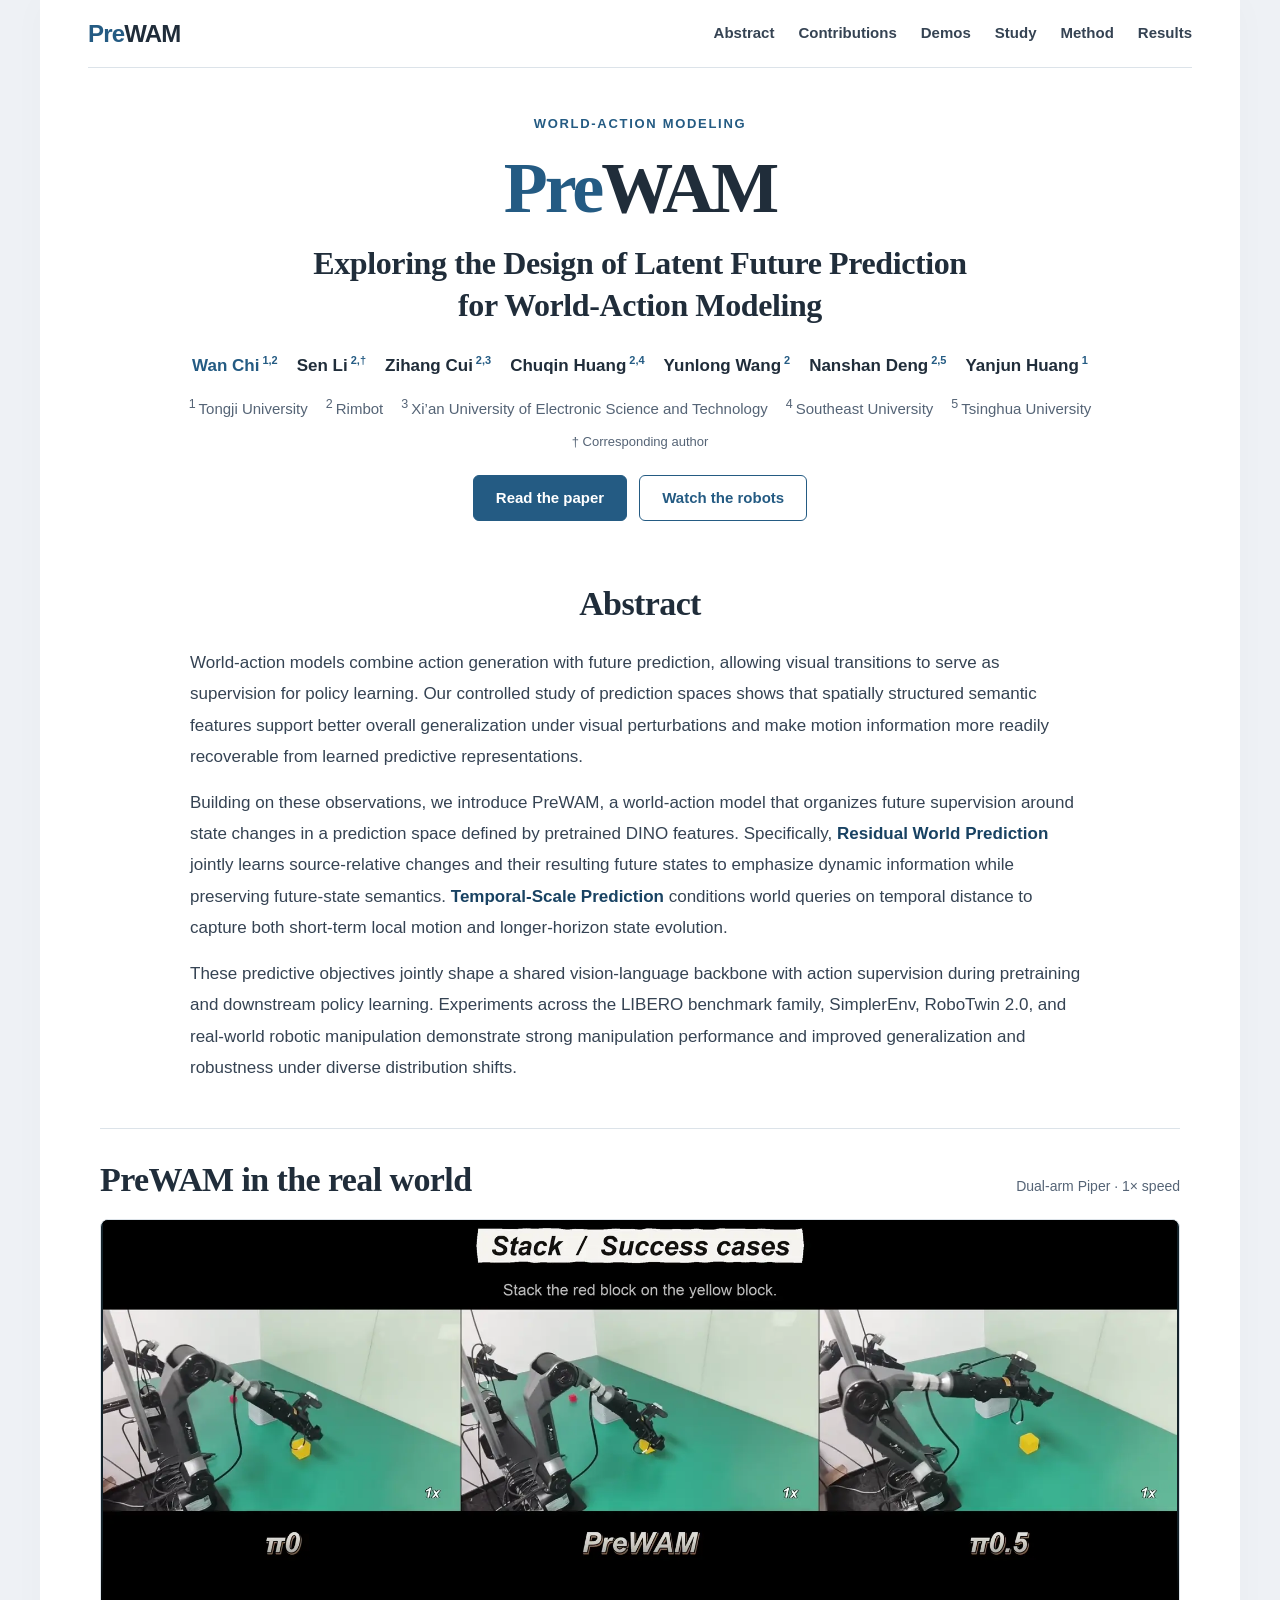
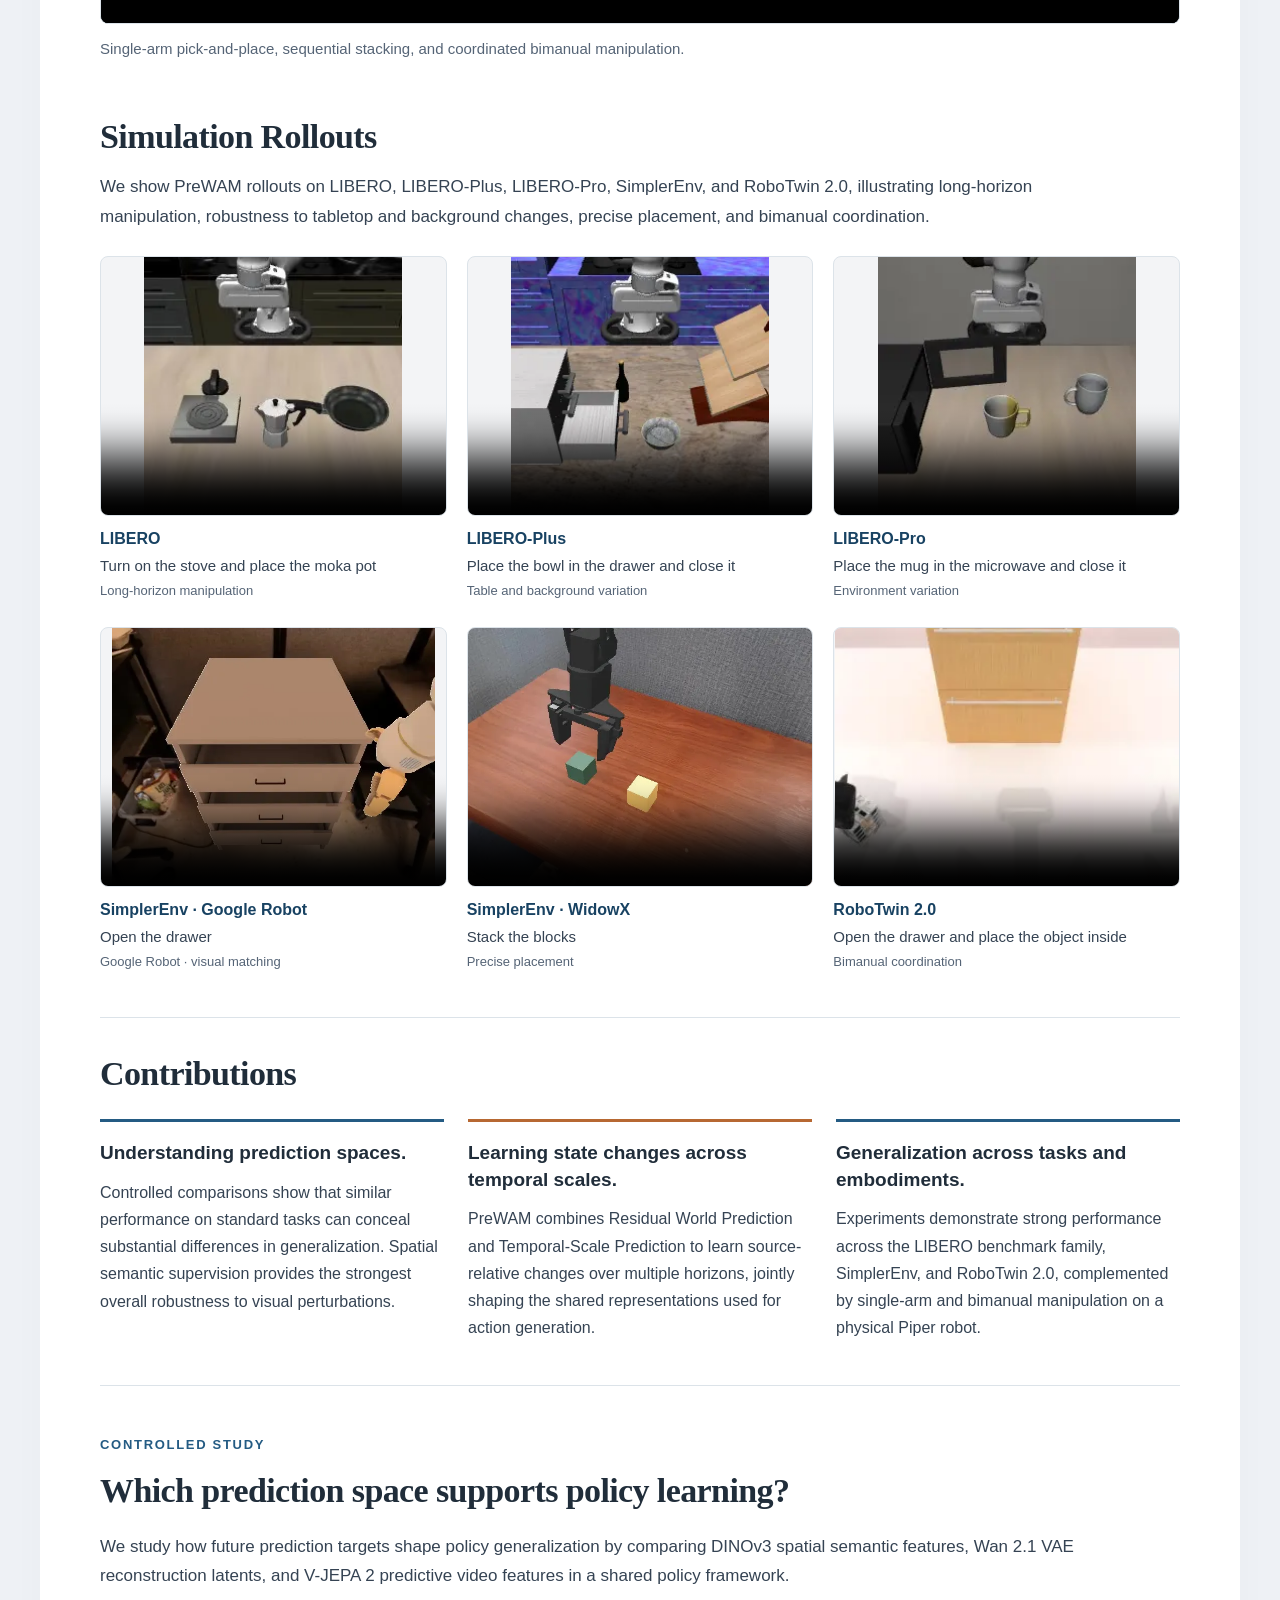
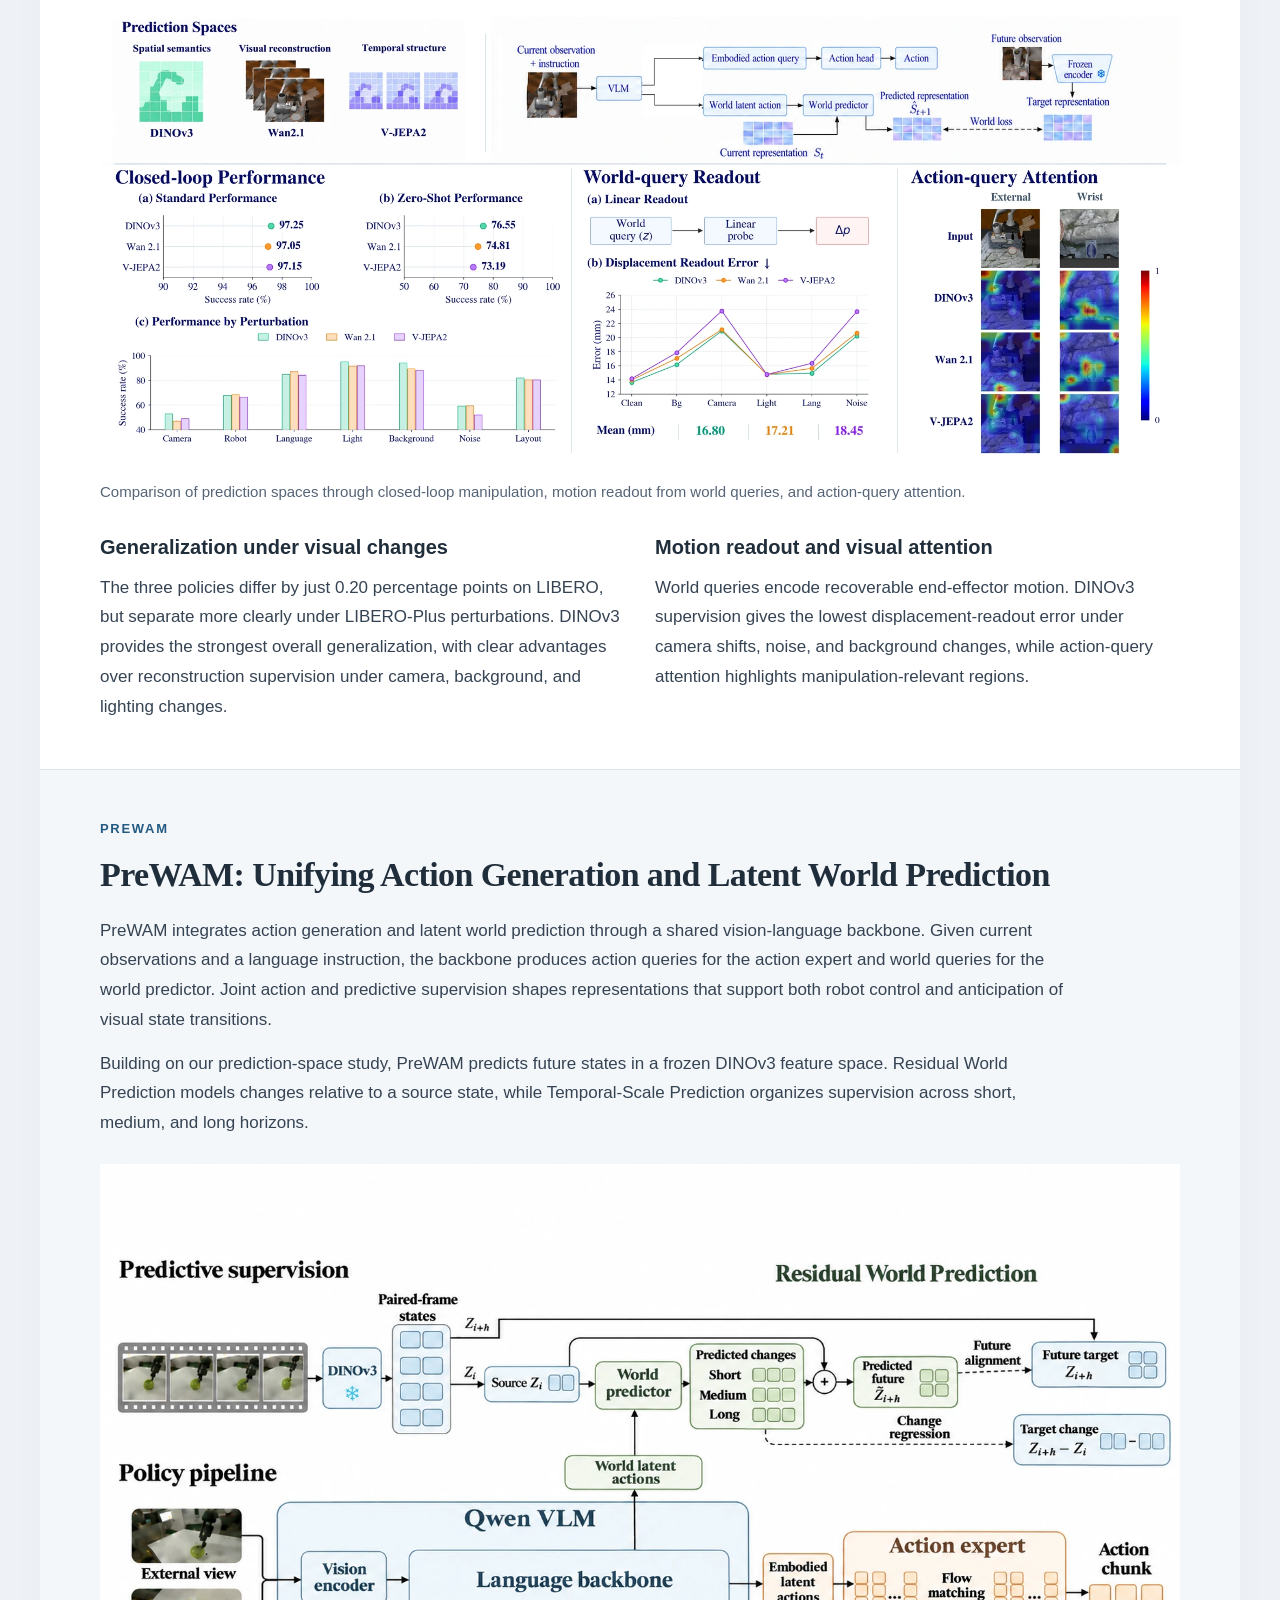
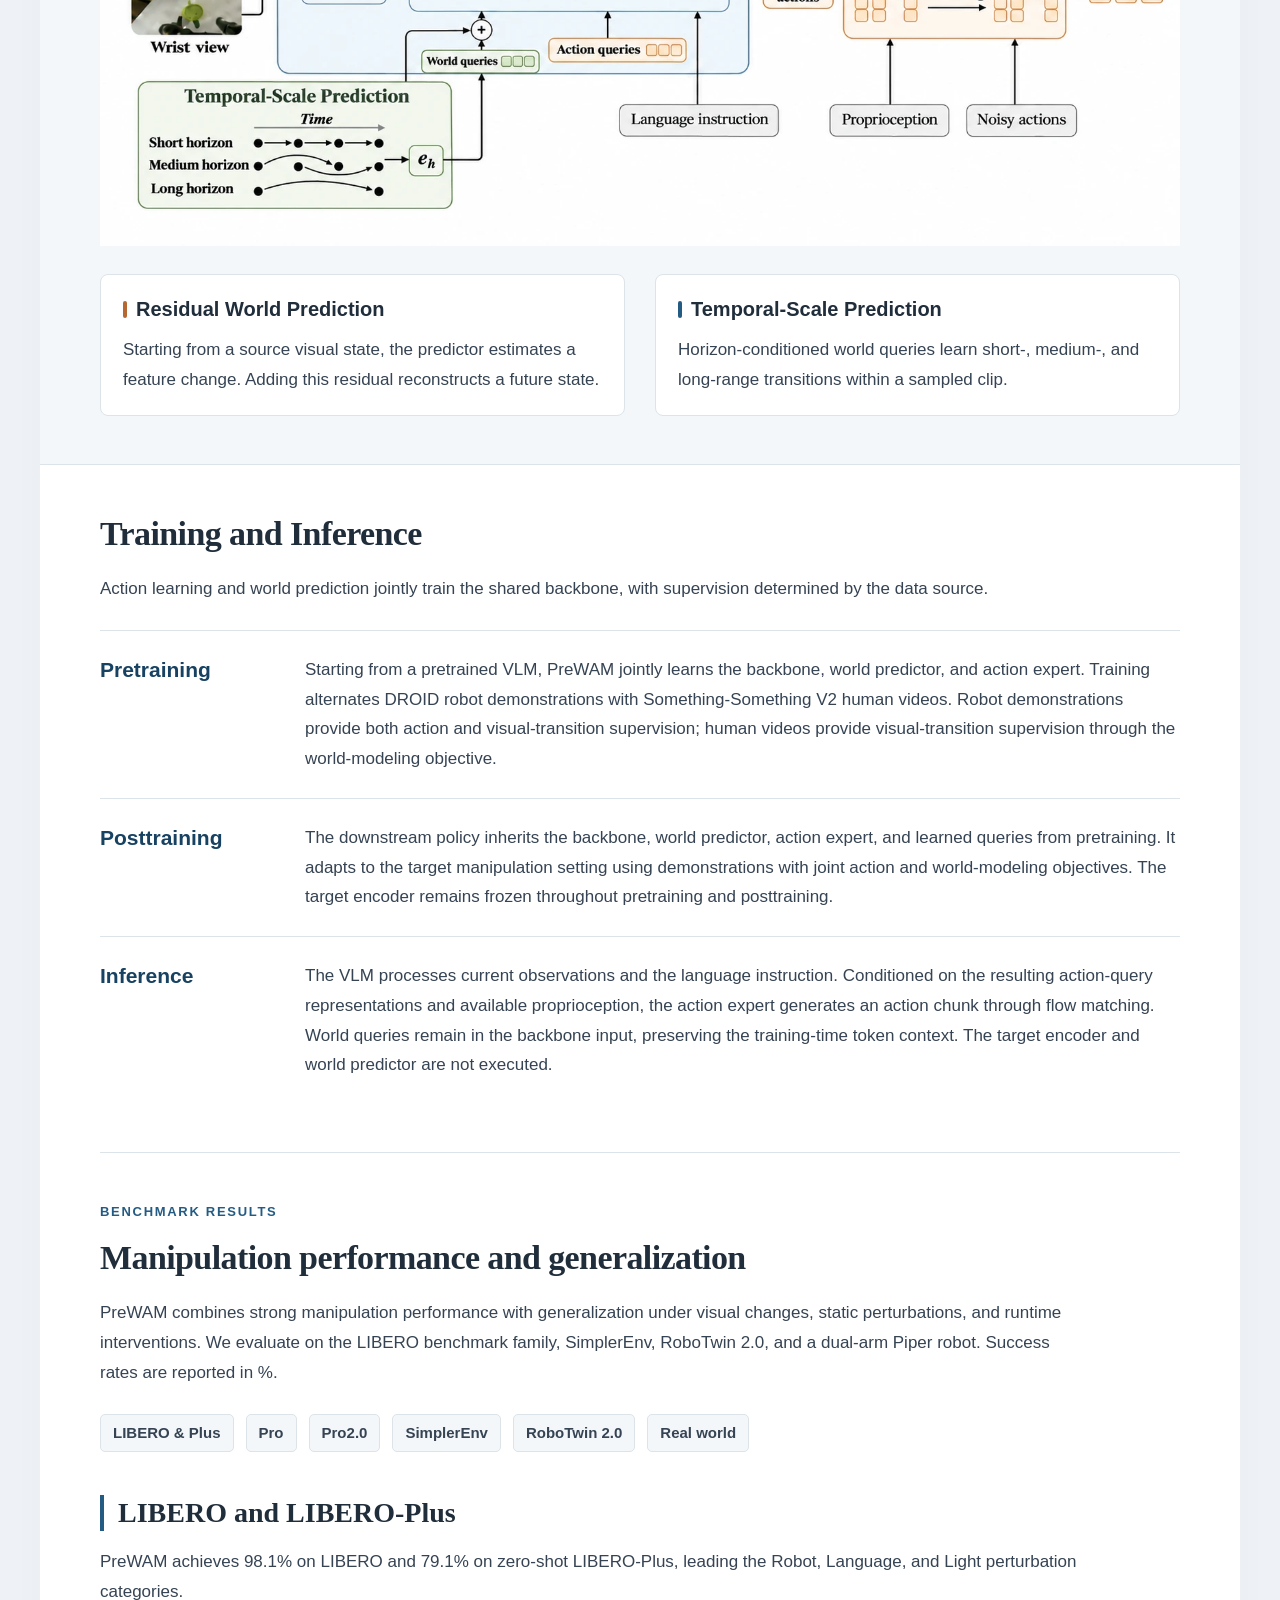
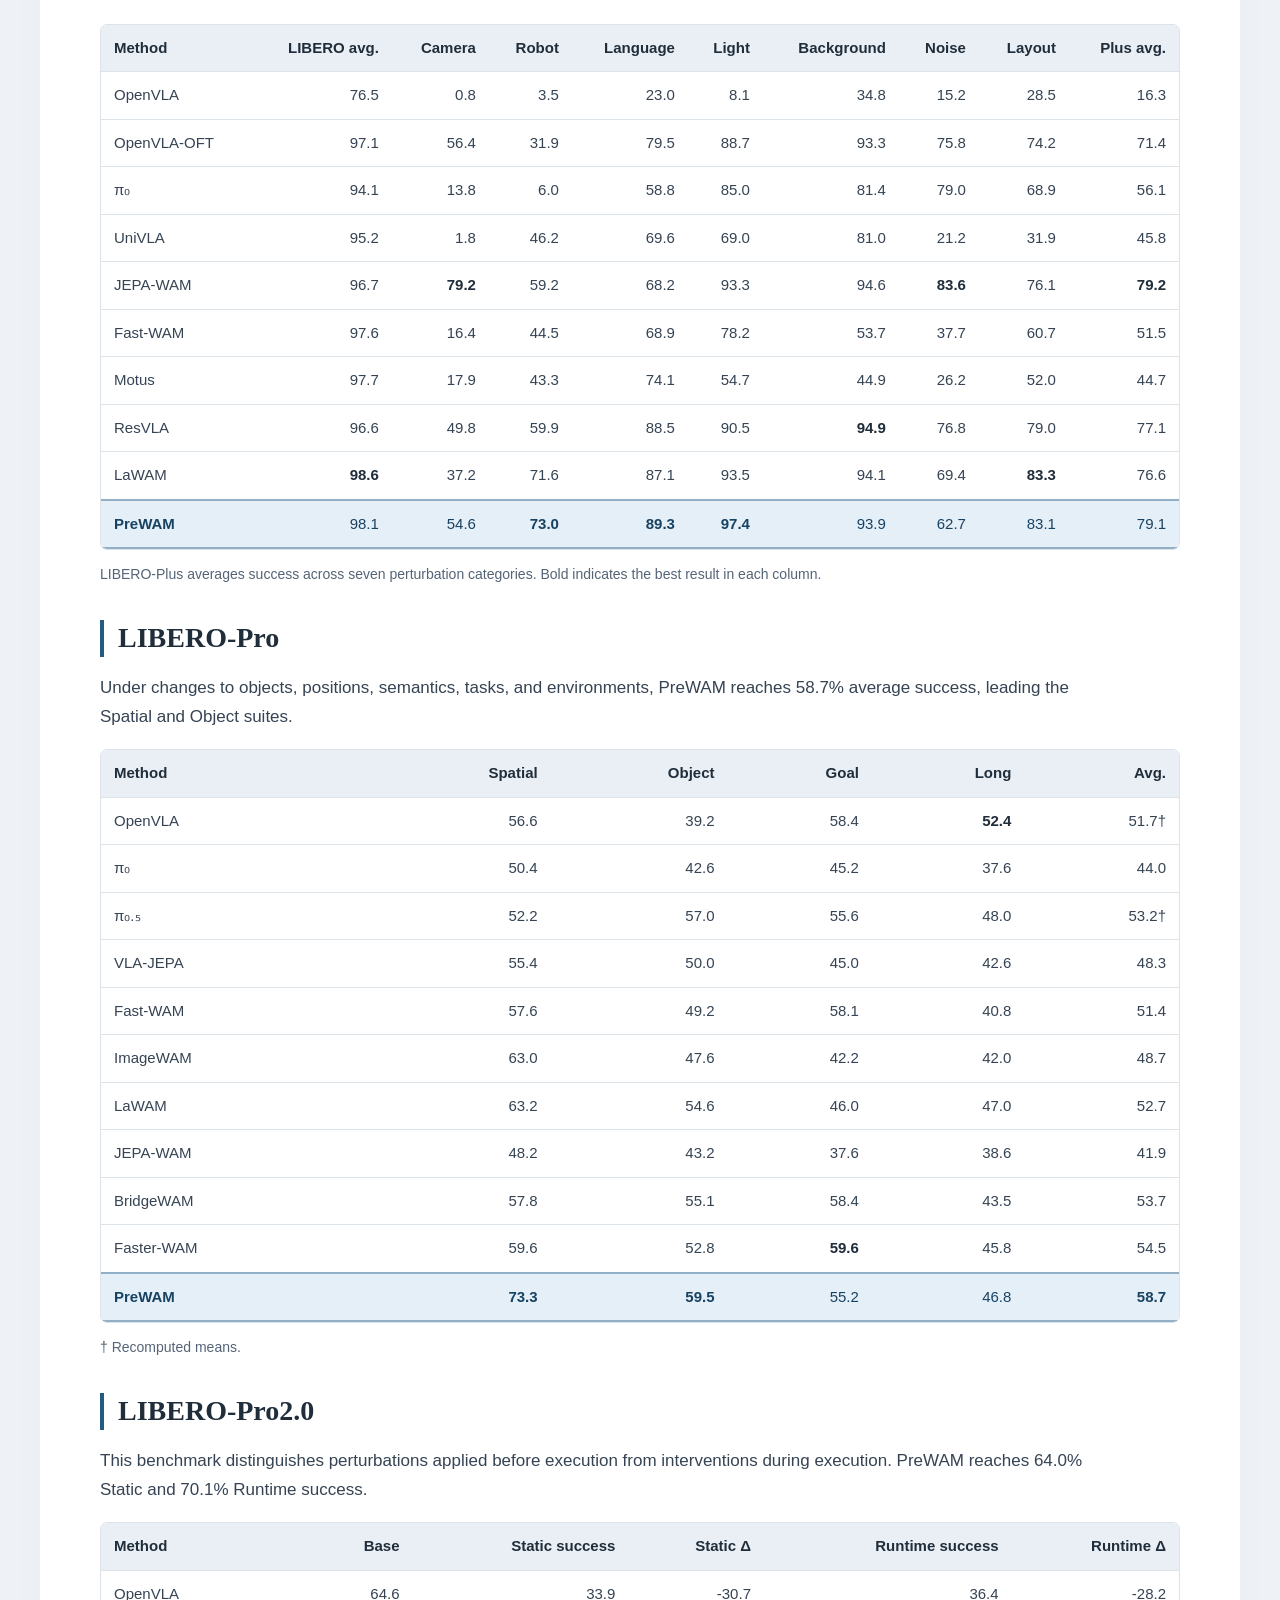
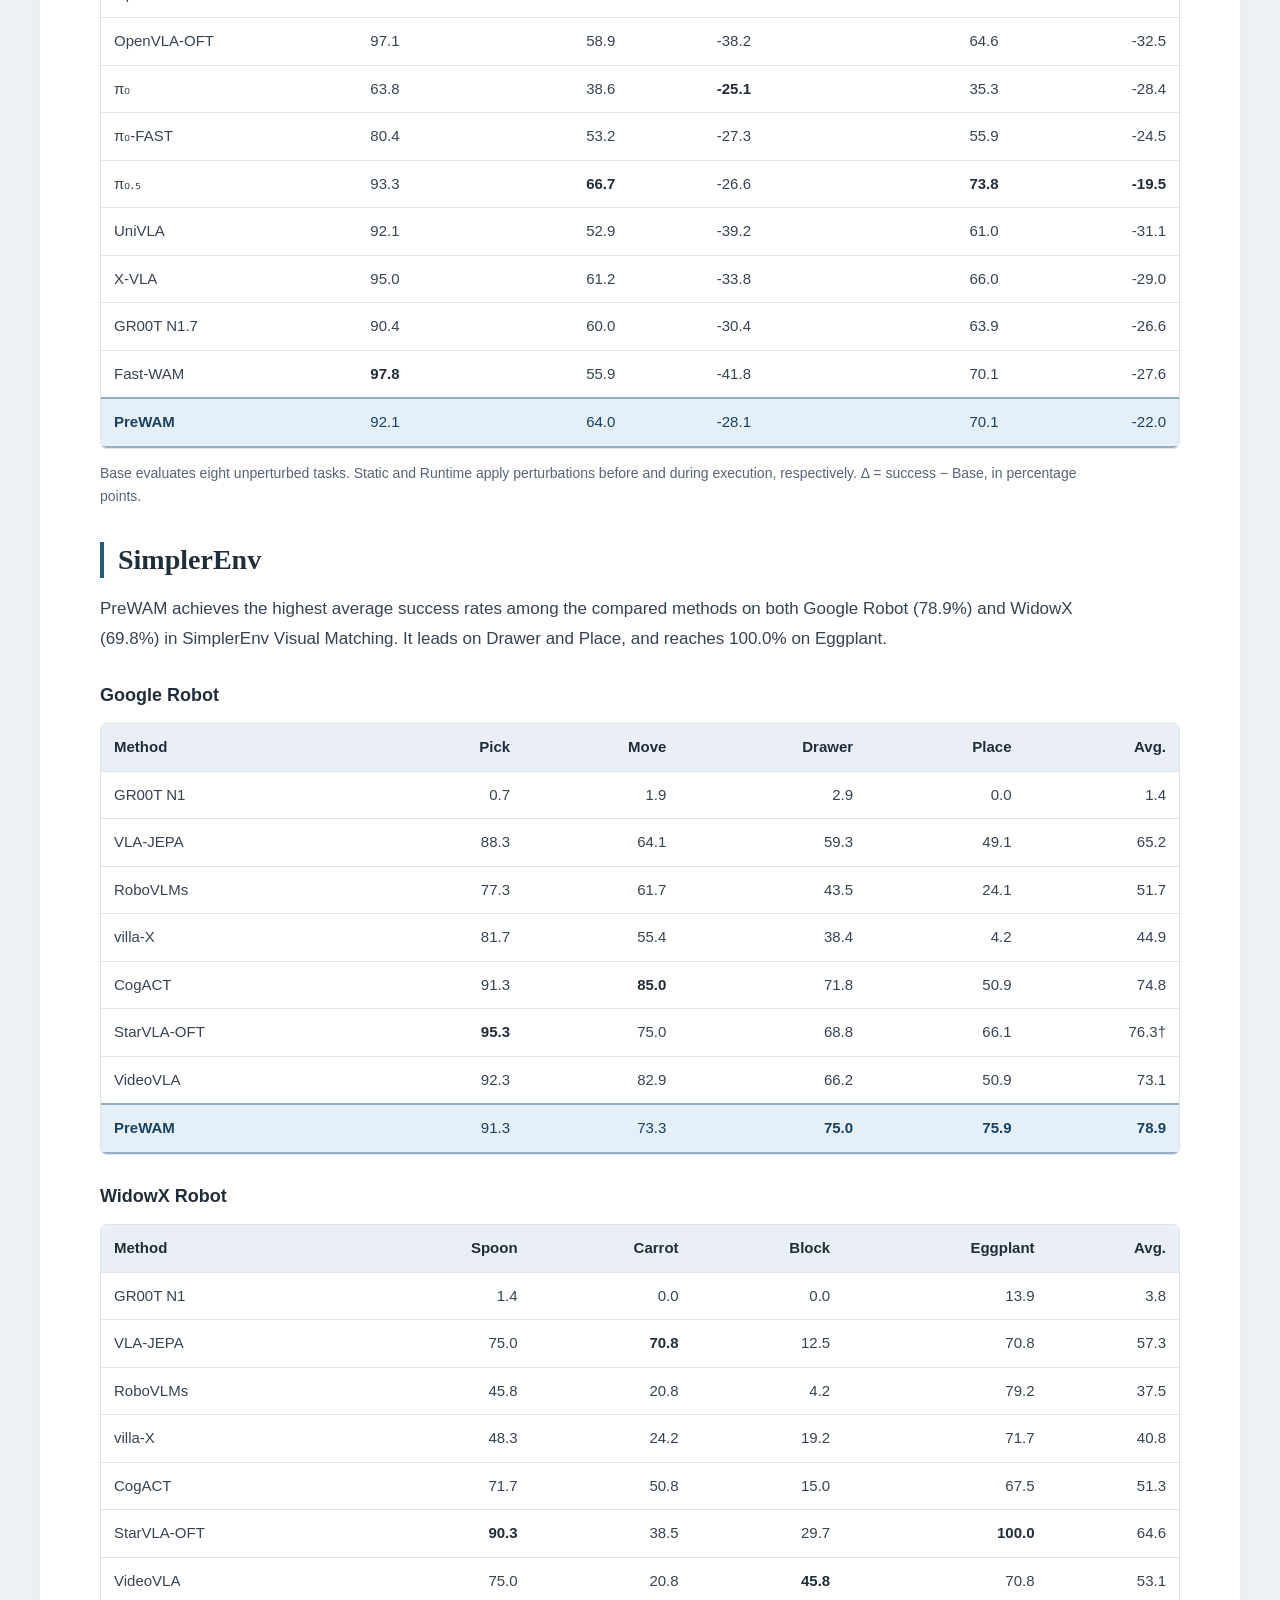
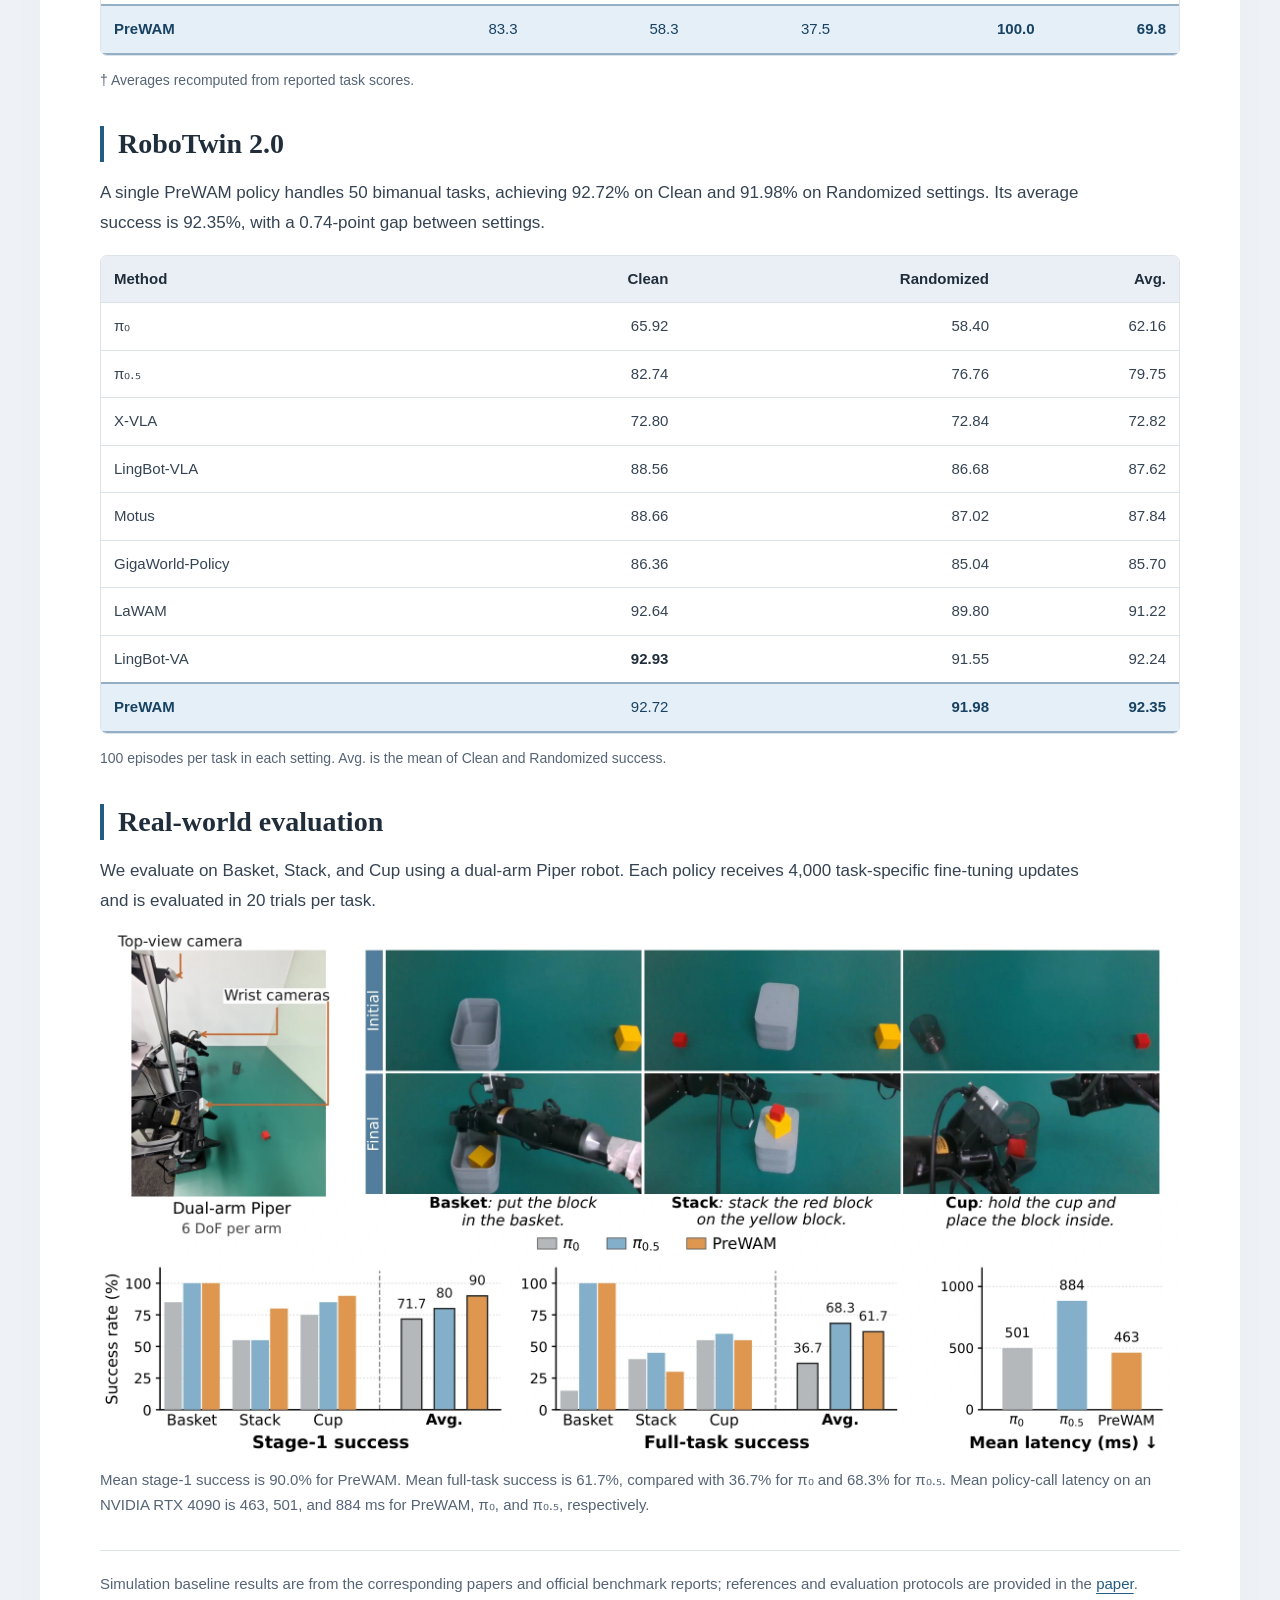
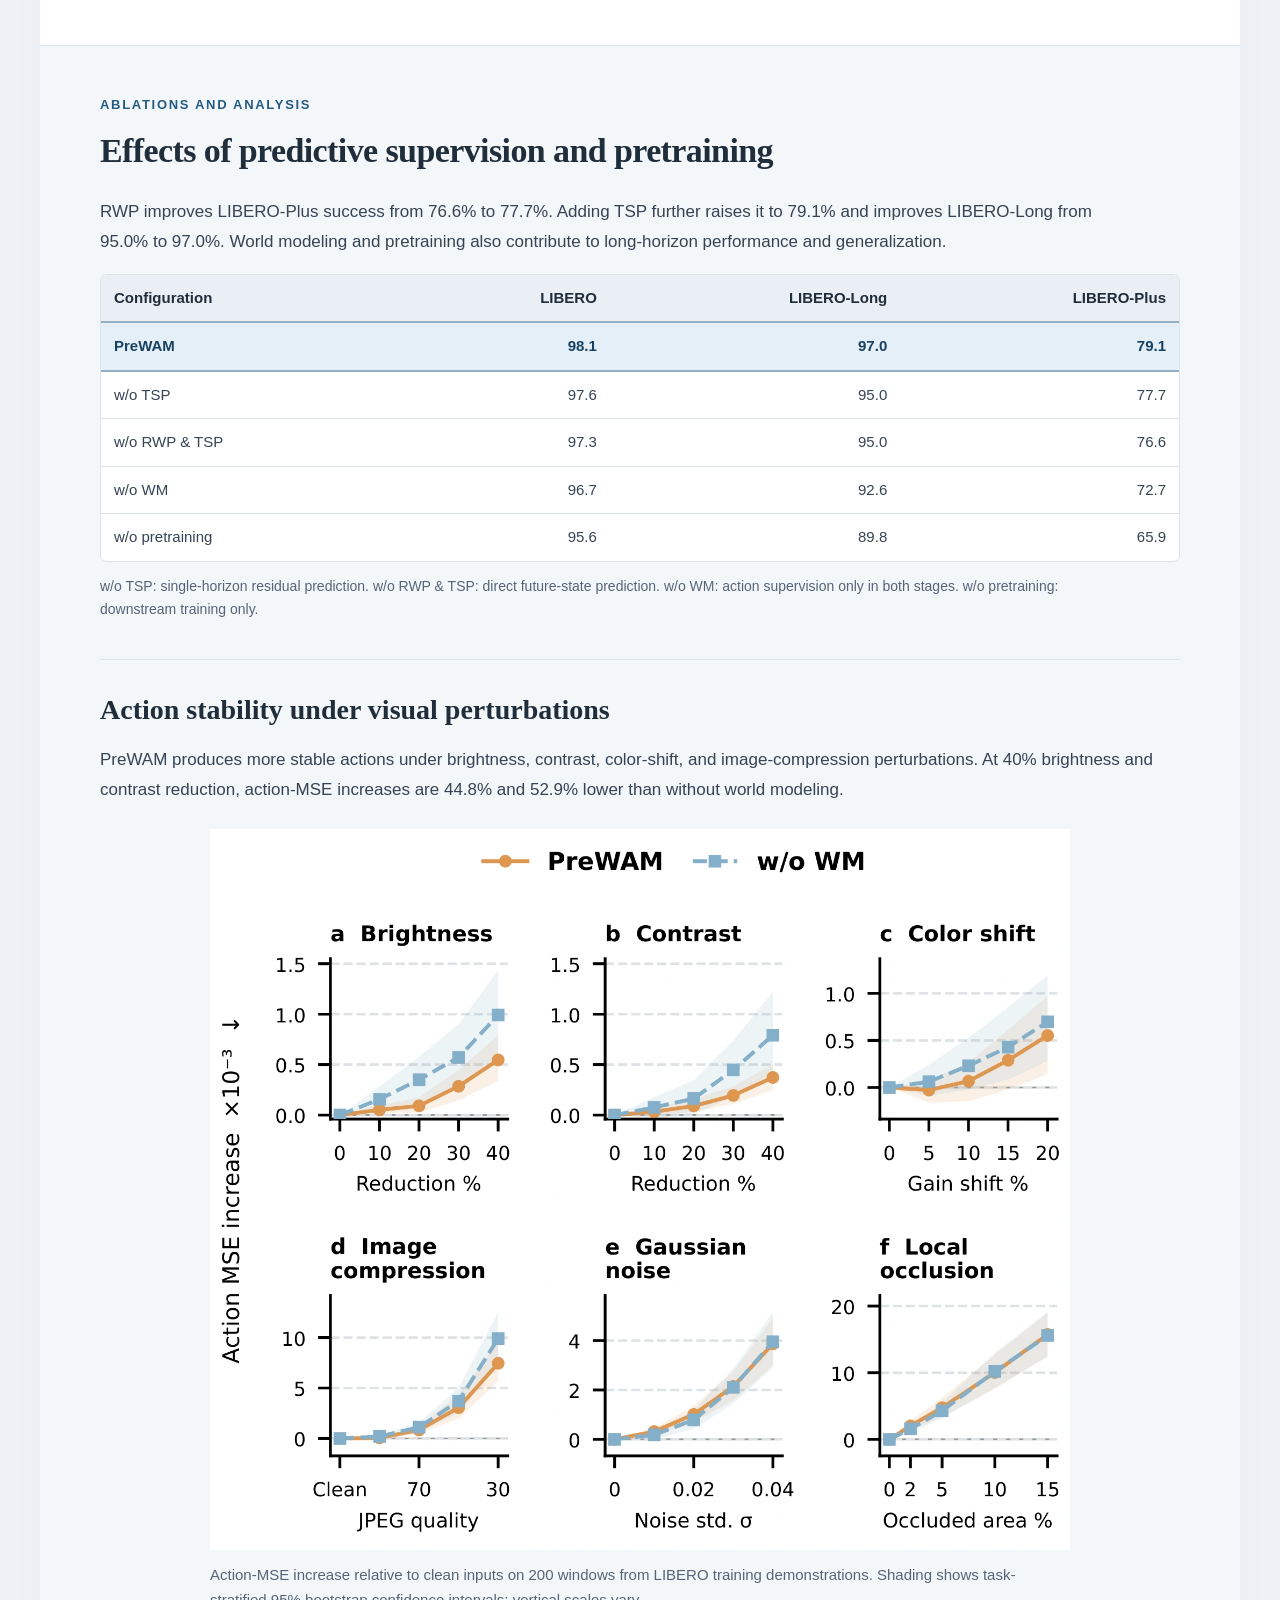
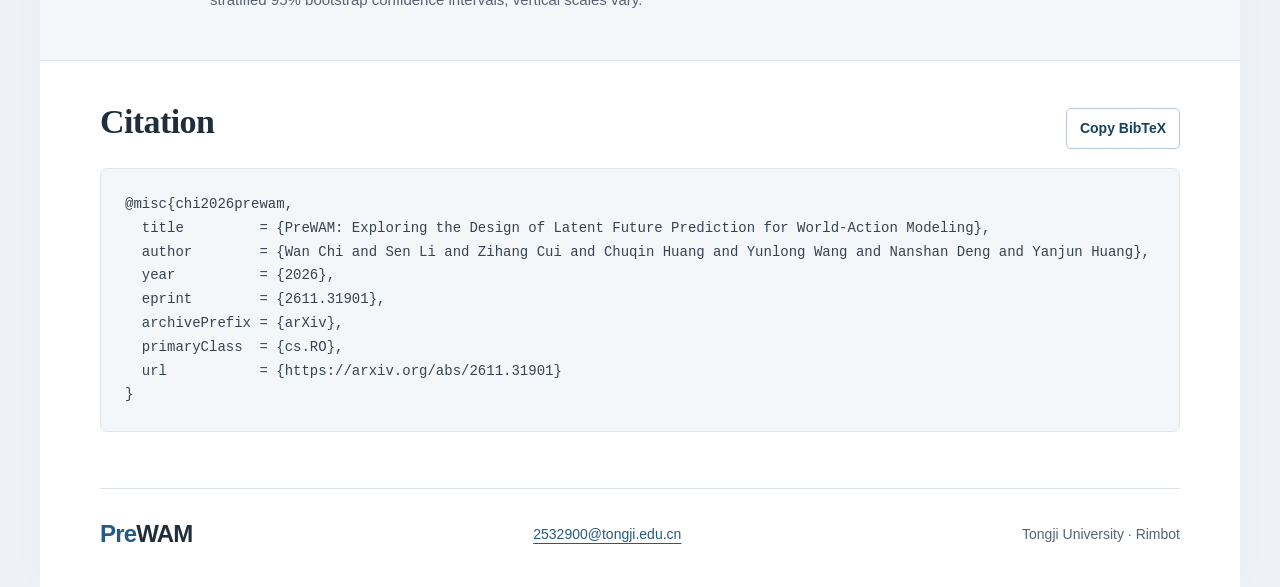
==== commit cc5f6199: "Improve typography and visual hierarchy across project page" ====
--- a/index.html
+++ b/index.html
@@ -5,18 +5,19 @@
 <meta charset="utf-8"/>
 <meta content="width=device-width, initial-scale=1" name="viewport"/>
 <meta content="PreWAM: Exploring the Design of Latent Future Prediction for World-Action Modeling. Research, robot demonstrations, and evaluation results." name="description"/>
-<meta content="#fbfaf7" name="theme-color"/>
+<meta content="#245b83" name="theme-color"/>
 <meta content="PreWAM — Latent Future Prediction for World-Action Modeling" property="og:title"/>
 <meta content="Exploring what to predict, and how to predict it, for robot policies." property="og:description"/>
 <meta content="website" property="og:type"/>
 <meta content="https://newbrains1.github.io/PreWAM/assets/images/real-world-poster.webp" property="og:image"/>
 <title>PreWAM · World-Action Modeling</title>
 <link href="favicon.svg" rel="icon" type="image/svg+xml"/>
-<link href="styles.css" rel="stylesheet"/>
+<link href="styles.css?v=20261127" rel="stylesheet"/>
 <script defer="" src="script.js"></script>
 </head>
 <body>
 <a class="skip-link" href="#main">Skip to content</a>
+<div class="page-shell">
 <header class="site-header">
 <a aria-label="PreWAM home" class="wordmark" href="#top">Pre<span>WAM</span></a>
 <nav aria-label="Page navigation"><a href="#abstract">Abstract</a><a href="#contributions">Contributions</a><a href="#demonstrations">Demos</a><a href="#prediction-spaces">Study</a><a href="#method">Method</a><a href="#results">Results</a></nav>
@@ -31,7 +32,7 @@
 <div class="affiliations"><span><sup>1</sup>Tongji University</span><span><sup>2</sup>Rimbot</span><span><sup>3</sup>Xi’an University of Electronic Science and Technology</span><span><sup>4</sup>Southeast University</span><span><sup>5</sup>Tsinghua University</span></div>
 <p class="correspondence">† Corresponding author</p>
 <div class="paper-links"><a class="paper-link" href="https://arxiv.org/abs/2611.31901" rel="noopener" target="_blank">Read the paper </a><a href="#demonstrations">Watch the robots </a></div>
-</section><section aria-labelledby="abstract-heading" class="page-width abstract-section" id="abstract"><h2 id="abstract-heading">Abstract</h2><p id="paper-abstract">World-action models combine action generation with future prediction, allowing visual transitions to serve as supervision for policy learning. Our controlled study of prediction spaces shows that spatially structured semantic features support better overall generalization under visual perturbations and make motion information more readily recoverable from learned predictive representations. Building on these observations, we introduce PreWAM, a world-action model that organizes future supervision around state changes in a prediction space defined by pretrained DINO features. Specifically, Residual World Prediction jointly learns source-relative changes and their resulting future states to emphasize dynamic information while preserving future-state semantics. Temporal-Scale Prediction conditions world queries on temporal distance to capture both short-term local motion and longer-horizon state evolution. These predictive objectives jointly shape a shared vision-language backbone with action supervision during pretraining and downstream policy learning. Experiments across the LIBERO benchmark family, SimplerEnv, RoboTwin 2.0, and real-world robotic manipulation demonstrate strong manipulation performance and improved generalization and robustness under diverse distribution shifts.</p></section>
+</section><section aria-labelledby="abstract-heading" class="page-width abstract-section" id="abstract"><h2 id="abstract-heading">Abstract</h2><p id="paper-abstract">World-action models combine action generation with future prediction, allowing visual transitions to serve as supervision for policy learning. Our controlled study of prediction spaces shows that spatially structured semantic features support better overall generalization under visual perturbations and make motion information more readily recoverable from learned predictive representations. </p><p>Building on these observations, we introduce PreWAM, a world-action model that organizes future supervision around state changes in a prediction space defined by pretrained DINO features. Specifically, <strong>Residual World Prediction</strong> jointly learns source-relative changes and their resulting future states to emphasize dynamic information while preserving future-state semantics. <strong>Temporal-Scale Prediction</strong> conditions world queries on temporal distance to capture both short-term local motion and longer-horizon state evolution. </p><p>These predictive objectives jointly shape a shared vision-language backbone with action supervision during pretraining and downstream policy learning. Experiments across the LIBERO benchmark family, SimplerEnv, RoboTwin 2.0, and real-world robotic manipulation demonstrate strong manipulation performance and improved generalization and robustness under diverse distribution shifts.</p></section>
 <section aria-labelledby="demo-heading" class="page-width demonstration" id="demonstrations">
 <div class="section-line"><h2 id="demo-heading">PreWAM in the real world</h2><span>Dual-arm Piper · 1× speed</span></div>
 <video aria-label="PreWAM real-world manipulation demonstrations, shown at original speed" controls="" playsinline="" poster="assets/images/real-world-poster.webp" preload="none">
@@ -63,5 +64,6 @@
 }</code></pre><p aria-live="polite" id="copy-status" role="status"></p></section>
 </main>
 <footer class="page-width"><a class="wordmark" href="#top">Pre<span>WAM</span></a><a href="mailto:2532900@tongji.edu.cn">2532900@tongji.edu.cn</a><span>Tongji University · Rimbot</span></footer>
+</div>
 </body>
 </html>
--- a/styles.css
+++ b/styles.css
@@ -1,16 +1,190 @@
-:root{--ink:#23303c;--muted:#626c74;--blue:#32658a;--orange:#ce8147;--paper:#fbfaf7;--line:#deded8;--soft:#f2f4f3;--width:1120px}
-*{box-sizing:border-box}html{scroll-behavior:smooth;scroll-padding-top:80px}body{margin:0;background:var(--paper);color:var(--ink);font-family:Arial,Helvetica,sans-serif;font-size:16px;line-height:1.65;-webkit-font-smoothing:antialiased}a{color:inherit;text-underline-offset:4px}a:hover{color:var(--blue)}a:focus-visible,button:focus-visible,video:focus-visible{outline:3px solid var(--orange);outline-offset:5px}button{font:inherit;cursor:pointer}.page-width{max-width:var(--width);margin:0 auto;width:calc(100% - 64px)}.site-header{max-width:var(--width);margin:auto;width:calc(100% - 64px);height:74px;display:flex;align-items:center;justify-content:space-between;border-bottom:1px solid var(--line)}.wordmark{font-weight:700;letter-spacing:-.7px;font-size:22px;text-decoration:none;color:var(--blue)}.wordmark span{color:var(--ink)}nav{display:flex;gap:27px;font-size:13px}nav a{text-decoration:none}nav a:hover{text-decoration:underline}.hero{text-align:center;padding:56px 0 38px}.eyebrow,.section-label{font-size:11px;font-weight:700;letter-spacing:2px;color:var(--muted);margin:0 0 16px}h1,h2,h3,p{margin-top:0}h1{margin-bottom:24px}.project-name{display:block;font-family:Georgia,'Times New Roman',serif;font-weight:700;font-size:86px;line-height:1.1;letter-spacing:-4px;color:var(--blue);margin-bottom:22px}.project-name span{color:var(--ink)}.paper-title{display:block;font-family:Georgia,'Times New Roman',serif;font-size:31px;line-height:1.3;font-weight:400;letter-spacing:-.35px}.authors{display:flex;justify-content:center;flex-wrap:wrap;gap:5px 21px;font-size:15px;font-weight:600;margin:26px auto 12px}.authors a{text-decoration:none}.authors sup{font-size:9px;color:var(--blue);margin-left:3px}.affiliations{max-width:920px;margin:auto;display:flex;justify-content:center;flex-wrap:wrap;gap:3px 19px;color:var(--muted);font-size:12px}.affiliations sup{margin-right:3px}.correspondence{font-size:11px;color:var(--muted);margin:8px 0 21px}.paper-links{display:flex;justify-content:center;align-items:center;gap:27px;font-size:14px}.paper-links a{text-decoration:none}.paper-links span{margin-left:10px}.paper-link{background:var(--ink);color:white;padding:9px 19px;border-radius:3px}.paper-link:hover{background:var(--blue);color:white}.demonstration{padding-top:10px}.section-line{display:flex;align-items:center;justify-content:space-between;gap:15px;margin-bottom:13px}.section-line h2{font-size:16px;font-weight:600;margin:0}.section-line>span{font-size:12px;color:var(--muted)}video{width:100%;display:block;background:#14232a;aspect-ratio:8/3;border:1px solid var(--line)}.caption,figcaption{font-size:12px;line-height:1.6;color:var(--muted);margin:12px 0 0}.introduction{display:grid;grid-template-columns:1fr 1fr;column-gap:75px;padding:72px 0;border-bottom:1px solid var(--line)}.introduction .section-label{grid-column:1/-1}.introduction h2{font-family:Georgia,serif;font-size:35px;line-height:1.25;letter-spacing:-.7px;margin-bottom:0}.intro-copy{font-size:15px}.intro-copy p:last-child{margin-bottom:0}.research-section{padding:62px 0}.section-heading{max-width:810px;margin-bottom:28px}.section-heading h2{font-family:Georgia,serif;font-weight:400;letter-spacing:-.7px;line-height:1.25;font-size:35px;margin-bottom:15px}.section-heading>p:last-child{font-size:15px;color:var(--muted);margin:0}figure{margin:0}figure img{width:100%;height:auto;display:block;background:white}figure a{display:block}figcaption{max-width:900px}.method-band{background:var(--soft);border-block:1px solid var(--line)}.method-notes{display:grid;grid-template-columns:1fr 1fr;gap:50px;margin-top:28px}.method-notes h3{font-size:16px;margin-bottom:8px}.method-notes p{font-size:14px;margin:0;color:var(--muted)}.method-dot{display:inline-block;width:8px;height:8px;margin-right:9px;border-radius:50%}.residual{background:var(--orange)}.temporal{background:var(--blue)}.deployment-note{border-top:1px solid var(--line);padding-top:18px;margin:23px 0 0;font-size:13px}.table-scroll{overflow-x:auto}table{border-collapse:collapse;width:100%;font-size:14px;text-align:left}th,td{border-bottom:1px solid var(--line);padding:16px 18px}thead th{background:#edf2f4;font-size:11px;letter-spacing:1px;text-transform:uppercase;font-weight:600;color:var(--muted)}tbody th{font-weight:600}td{color:var(--muted)}.number{text-align:right;white-space:nowrap;color:var(--blue);font-variant-numeric:tabular-nums;font-size:21px}.number span{font-size:13px;margin-left:3px}.real-results{display:grid;grid-template-columns:1fr 2fr;gap:40px;margin-top:36px;padding-top:25px;border-top:1px solid var(--line)}.real-results h3{font-size:18px}.real-results p{font-size:14px;margin:0;color:var(--muted)}.abstract-section{padding:38px 0 55px;border-top:1px solid var(--line)}.abstract-section h2,.citation-section h2{font-family:Georgia,serif;font-size:28px;font-weight:400}.abstract-section p{max-width:920px;color:var(--muted);font-size:14px;margin-bottom:0}.citation-section{padding:35px 0 40px;border-top:1px solid var(--line)}.citation-section button{background:transparent;border:1px solid #c7cbcb;border-radius:3px;padding:6px 12px;font-size:12px}pre{background:#f0f0ec;padding:23px;overflow-x:auto;font-size:12px;line-height:1.7;color:#47535c;margin:0}#copy-status{min-height:20px;font-size:12px;margin-top:6px}footer{border-top:1px solid var(--line);display:flex;align-items:center;justify-content:space-between;gap:20px;padding:25px 0 35px;color:var(--muted);font-size:12px}.skip-link{position:fixed;top:-100px;left:20px;background:white;padding:10px;z-index:10}.skip-link:focus{top:10px}.visually-hidden{position:absolute;width:1px;height:1px;padding:0;overflow:hidden;clip:rect(0,0,0,0);white-space:nowrap;border:0}
-@media(max-width:700px){.page-width,.site-header{width:calc(100% - 36px)}.site-header{height:60px}nav{gap:16px;font-size:12px}.hero{padding:36px 0 28px}.project-name{font-size:66px;letter-spacing:-3px;margin-bottom:19px}.paper-title{font-size:24px}.desktop-break{display:none}.authors{gap:6px 14px;font-size:13px;margin-top:23px}.affiliations{gap:3px 12px;font-size:10px}.paper-links{font-size:13px;gap:22px}.section-line{align-items:baseline}.section-line h2{font-size:14px}.section-line>span{font-size:10px}.introduction{grid-template-columns:1fr;gap:20px;padding:43px 0}.introduction .section-label{margin:0}.introduction h2,.section-heading h2{font-size:29px}.research-section{padding:42px 0}.method-notes{grid-template-columns:1fr;gap:22px}.real-results{grid-template-columns:1fr;gap:5px}.real-results h3{margin:0 0 8px}th,td{padding:12px 9px;font-size:12px}td.number{font-size:19px}.abstract-section{padding:33px 0}footer{flex-wrap:wrap;gap:12px}footer>span{width:100%}}
-@media(prefers-reduced-motion:reduce){html{scroll-behavior:auto}}
-/* Full research narrative and paper-aligned comparison tables. */
-.abstract-section{max-width:920px;padding:30px 0 42px;border-top:0}.abstract-section h2{text-align:center;font-size:30px;margin-bottom:19px}.abstract-section p{font-size:16px;line-height:1.8;color:var(--ink)}.demonstration{padding-top:14px;padding-bottom:30px}.study-findings{display:grid;grid-template-columns:1fr 1fr;gap:42px;margin-top:28px}.study-findings h3{font-size:18px;line-height:1.4;margin-bottom:10px}.study-findings p,.method-notes p{font-size:16px;color:var(--ink)}.training-summary{grid-column:1/-1;border-top:1px solid var(--line);padding-top:22px}.section-heading>p:last-child{font-size:16px;line-height:1.75;color:var(--ink)}.method-notes h3{font-size:18px}.deployment-note{font-size:15px}.benchmark-nav{display:flex;flex-wrap:wrap;gap:10px 24px;padding:16px 0;border-block:1px solid var(--line);font-size:14px}.benchmark-nav a{text-decoration:underline}.benchmark{margin-top:44px}.benchmark h3{font-family:Georgia,serif;font-size:27px;font-weight:400;line-height:1.3;margin:0 0 12px}.benchmark>p{max-width:960px;font-size:16px;line-height:1.7}.benchmark h4{font-size:18px;margin:24px 0 12px}.benchmark-table{font-size:14px;font-variant-numeric:tabular-nums;line-height:1.45}.benchmark-table th,.benchmark-table td{padding:12px 10px;white-space:nowrap;font-size:14px;text-align:right}.benchmark-table tbody th,.benchmark-table thead th:first-child{text-align:left}.benchmark-table thead th{font-size:13px;letter-spacing:0;text-transform:none;color:var(--ink);background:#e8eff4}.benchmark-table tbody th{font-weight:400}.benchmark-table td{color:var(--ink)}.benchmark-table strong{font-weight:700}.benchmark-table .ours th,.benchmark-table .ours td{background:#eaf2f7;color:#204b6d;border-bottom:2px solid #7298b1}.benchmark-table .ours th{font-weight:700}.benchmark-table tr:hover td,.benchmark-table tr:hover th{background:#f0f3f5}.table-scroll:focus-visible{outline:2px solid var(--blue);outline-offset:4px}.benchmark .table-note{font-size:14px;line-height:1.6;color:var(--muted);margin:12px 0 0}.results-source{margin-top:36px;padding-top:22px;border-top:1px solid var(--line);font-size:14px;color:var(--muted)}.analysis-band{background:var(--soft);border-block:1px solid var(--line)}.perturbation-figure{max-width:780px;margin:24px auto 0}.caption,figcaption{font-size:14px}nav{font-size:14px}.section-label{font-size:12px}.section-line h2{font-size:18px}.section-line>span{font-size:13px}
-@media(max-width:700px){.site-header{height:auto;min-height:65px;flex-wrap:wrap;gap:12px;padding-block:15px}.site-header nav{gap:13px;flex-wrap:wrap;font-size:13px}.study-findings{grid-template-columns:1fr;gap:20px}.abstract-section{padding:22px 0 32px}.abstract-section p{font-size:16px}.benchmark h3{font-size:25px}.benchmark-table th,.benchmark-table td{padding:11px 10px}.benchmark-nav{gap:10px 18px}.section-line{flex-wrap:wrap;gap:4px}.section-heading h2{font-size:29px}.benchmark{margin-top:34px}.method-notes{gap:23px}.table-scroll{max-width:100%}.section-line>span{font-size:12px}}
-.highlights-section{padding:32px 0 42px;border-bottom:1px solid var(--line)}.highlights-section h2,.action-stability h2{font-family:Georgia,serif;font-weight:400;font-size:30px;line-height:1.3;letter-spacing:-.4px;margin-bottom:22px}.contributions-list{margin:0;padding-left:25px;max-width:1020px}.contributions-list li{padding-left:9px;margin-bottom:18px;font-size:16px;line-height:1.75}.contributions-list li:last-child{margin-bottom:0}.contributions-list li::marker{font-weight:700;color:var(--blue)}.action-stability{margin-top:42px;padding-top:36px;border-top:1px solid var(--line)}.action-stability>p{max-width:960px;font-size:16px;line-height:1.75}.action-stability .perturbation-figure{max-width:860px}.action-stability figcaption{max-width:860px}#analyses .benchmark{margin-top:24px}
-@media(max-width:700px){.highlights-section{padding:26px 0 32px}.highlights-section h2,.action-stability h2{font-size:27px}.site-header nav{gap:8px 14px}.action-stability{padding-top:28px;margin-top:32px}}
-
-.training-section{border-bottom:1px solid var(--line)}.training-stages{display:grid;gap:0}.training-stages article{display:grid;grid-template-columns:180px 1fr;gap:30px;padding:24px 0;border-top:1px solid var(--line)}.training-stages h3{font-size:20px;color:var(--blue);margin:0}.training-stages p{font-size:16px;line-height:1.75;margin:0;max-width:850px}.training-section+.action-stability{margin:0 auto;border-top:0;padding-top:42px;padding-bottom:48px}@media(max-width:700px){.training-stages article{grid-template-columns:1fr;gap:10px;padding:22px 0}.training-stages h3{font-size:19px}}
-#analyses .action-stability h3{font-family:Georgia,serif;font-weight:400;font-size:30px;line-height:1.3;letter-spacing:-.4px;margin-bottom:22px}@media(max-width:700px){#analyses .action-stability h3{font-size:27px}}
-#method .section-heading>p:not(.section-label){font-size:16px;line-height:1.75;color:var(--ink)}#method .section-heading>p+p{margin-top:14px}
-
-/* Compact simulation evaluation gallery. */
-.simulation-section{padding-top:3.5rem;padding-bottom:2.5rem}.simulation-intro{color:var(--muted,#64748b);margin:.6rem 0 1.5rem}.simulation-grid{display:grid;grid-template-columns:repeat(3,minmax(0,1fr));gap:24px 20px}.simulation-card{margin:0;min-width:0}.simulation-card video{display:block;width:100%;aspect-ratio:4/3;object-fit:contain;background:#f3f4f6;border-radius:8px}.simulation-card figcaption{padding:10px 2px 0;line-height:1.5;text-align:left}.simulation-card figcaption strong,.simulation-card figcaption span,.simulation-card figcaption small{display:block}.simulation-card figcaption strong{font-size:15px}.simulation-card figcaption span{font-size:14px}.simulation-card figcaption small{font-size:12px;color:#64748b}@media(max-width:800px){.simulation-grid{grid-template-columns:repeat(2,minmax(0,1fr))}}@media(max-width:480px){.simulation-grid{grid-template-columns:1fr}}
+/* PreWAM — research page. Blue/orange accents, clear editorial hierarchy. */
+:root {
+  --ink: #202d3a;
+  --body: #354353;
+  --muted: #556476;
+  --blue: #245b83;
+  --blue-dark: #184262;
+  --orange: #b76832;
+  --paper: #fff;
+  --line: #dce3e9;
+  --soft: #f4f7fa;
+  --width: 1080px;
+}
+* { box-sizing: border-box; }
+html { scroll-behavior: smooth; scroll-padding-top: 90px; background: #eef1f5; }
+body { margin: 0; color: var(--body); font-family: Arial, Helvetica, sans-serif; font-size: 1.0625rem; line-height: 1.75; -webkit-font-smoothing: antialiased; }
+.page-shell { max-width: 1200px; margin: 0 auto; padding: 0 48px; background: var(--paper); box-shadow: 0 0 36px #24364b06; }
+.page-width { max-width: var(--width); width: 100%; margin-inline: auto; }
+a { color: var(--blue); text-underline-offset: 4px; }
+a:hover { color: var(--blue-dark); }
+a:focus-visible, button:focus-visible, video:focus-visible, .table-scroll:focus-visible { outline: 3px solid var(--orange); outline-offset: 4px; }
+button { font: inherit; cursor: pointer; }
+h1, h2, h3, h4, p { margin-top: 0; }
+h1, h2, h3, h4, strong { color: var(--ink); }
+h2 { font-family: Georgia, 'Times New Roman', serif; font-size: 2.125rem; font-weight: 700; line-height: 1.22; letter-spacing: -.6px; }
+h3 { font-size: 1.25rem; line-height: 1.4; }
+figure { margin: 0; }
+figure img { width: 100%; height: auto; display: block; background: white; }
+figure a { display: block; }
+.caption, figcaption { margin: 13px 0 0; font-size: .9375rem; line-height: 1.65; color: var(--muted); }
+/* Navigation and paper masthead. */
+.site-header { position: sticky; top: 0; z-index: 20; min-height: 68px; display: flex; align-items: center; justify-content: space-between; gap: 24px; background: #fffffff5; backdrop-filter: blur(10px); border-bottom: 1px solid var(--line); }
+.wordmark { color: var(--blue); font-size: 1.5rem; font-weight: 700; letter-spacing: -.8px; text-decoration: none; }
+.wordmark span { color: var(--ink); }
+nav { display: flex; gap: 24px; font-size: .9375rem; font-weight: 600; }
+nav a { color: var(--body); text-decoration: none; }
+nav a:hover { color: var(--blue); }
+.hero { text-align: center; padding: 45px 0 32px; }
+.eyebrow, .section-label { margin: 0 0 13px; font-size: .8125rem; font-weight: 700; letter-spacing: 1.7px; color: var(--blue); }
+h1 { margin-bottom: 24px; }
+.project-name { display: block; margin-bottom: 15px; color: var(--blue); font-family: Georgia, 'Times New Roman', serif; font-size: 4.5rem; line-height: 1.1; font-weight: 700; letter-spacing: -3px; }
+.project-name span { color: var(--ink); }
+.paper-title { display: block; font-family: Georgia, 'Times New Roman', serif; font-size: 2rem; line-height: 1.3; font-weight: 700; letter-spacing: -.4px; }
+.authors { display: flex; flex-wrap: wrap; justify-content: center; gap: 5px 19px; margin: 25px auto 13px; color: var(--ink); font-size: 1.0625rem; font-weight: 600; }
+.authors a { text-decoration: none; }
+.authors sup { font-size: .6875rem; margin-left: 3px; color: var(--blue); }
+.affiliations { display: flex; flex-wrap: wrap; justify-content: center; gap: 4px 18px; max-width: 1000px; margin: auto; font-size: .9375rem; line-height: 1.7; color: var(--muted); }
+.affiliations sup { margin-right: 3px; }
+.correspondence { margin: 10px 0 21px; color: var(--muted); font-size: .8125rem; }
+.paper-links { display: flex; justify-content: center; flex-wrap: wrap; gap: 12px; }
+.paper-links a { padding: 9px 22px; border: 1px solid var(--blue); border-radius: 6px; font-size: .9375rem; font-weight: 600; text-decoration: none; }
+.paper-links .paper-link { color: white; background: var(--blue); }
+.paper-links .paper-link:hover { background: var(--blue-dark); }
+.paper-links a:not(.paper-link):hover { background: #edf4f9; }
+/* Abstract and demonstrations. */
+.abstract-section { max-width: 900px; padding: 30px 0 44px; }
+.abstract-section h2 { text-align: center; margin-bottom: 22px; }
+.abstract-section p { margin-bottom: 14px; font-size: 1.0625rem; line-height: 1.85; }
+.abstract-section p:last-child { margin-bottom: 0; }
+.abstract-section strong { color: var(--blue-dark); }
+.demonstration { padding: 30px 0 36px; border-top: 1px solid var(--line); }
+.section-line { display: flex; align-items: baseline; justify-content: space-between; gap: 15px; margin-bottom: 19px; }
+.section-line h2 { margin: 0; }
+.section-line > span { color: var(--muted); font-size: .875rem; white-space: nowrap; }
+video { display: block; width: 100%; aspect-ratio: 8 / 3; border: 1px solid var(--line); border-radius: 8px; background: #14232a; }
+.simulation-section { padding: 18px 0 45px; }
+.simulation-section h2 { margin-bottom: 15px; }
+.simulation-intro { max-width: 960px; margin-bottom: 24px; }
+.simulation-grid { display: grid; grid-template-columns: repeat(3, minmax(0, 1fr)); gap: 26px 20px; }
+.simulation-card { min-width: 0; }
+.simulation-card video { aspect-ratio: 4 / 3; object-fit: contain; background: #f3f4f6; }
+.simulation-card figcaption { margin-top: 11px; line-height: 1.5; }
+.simulation-card figcaption strong, .simulation-card figcaption span, .simulation-card figcaption small { display: block; }
+.simulation-card figcaption strong { color: var(--blue-dark); font-size: 1rem; margin-bottom: 4px; }
+.simulation-card figcaption span { color: var(--body); font-size: .9375rem; }
+.simulation-card figcaption small { margin-top: 4px; color: var(--muted); font-size: .8125rem; }
+/* Contributions and the central research narrative. */
+.highlights-section { padding: 35px 0 44px; border-block: 1px solid var(--line); }
+.highlights-section h2 { margin-bottom: 25px; }
+.contributions-list { display: grid; grid-template-columns: repeat(3, minmax(0, 1fr)); gap: 24px; margin: 0; padding: 0; list-style: none; }
+.contributions-list li { padding: 18px 0 0; border-top: 3px solid var(--blue); font-size: 1rem; line-height: 1.7; }
+.contributions-list li:nth-child(2) { border-color: var(--orange); }
+.contributions-list strong { display: block; margin-bottom: 12px; font-size: 1.1875rem; line-height: 1.4; }
+.research-section { padding: 48px 0; }
+.section-heading { max-width: 980px; margin-bottom: 26px; }
+.section-heading h2 { margin-bottom: 20px; }
+.section-heading > p:not(.section-label) { font-size: 1.0625rem; line-height: 1.75; margin-bottom: 14px; }
+.section-heading > p:last-child { margin-bottom: 0; }
+.study-findings, .method-notes { display: grid; grid-template-columns: 1fr 1fr; gap: 30px; margin-top: 28px; }
+.study-findings h3, .method-notes h3 { margin-bottom: 12px; }
+.study-findings p, .method-notes p { margin-bottom: 0; }
+.method-band, .analysis-band { background: var(--soft); margin-inline: -48px; padding-inline: 48px; border-block: 1px solid var(--line); }
+.method-notes > div { padding: 20px 22px; background: white; border: 1px solid var(--line); border-radius: 8px; }
+.method-dot { display: inline-block; width: 4px; height: 17px; margin-right: 9px; vertical-align: -2px; border-radius: 2px; }
+.residual { background: var(--orange); }
+.temporal { background: var(--blue); }
+.deployment-note { border-top: 1px solid var(--line); padding-top: 18px; margin-top: 24px; font-size: 1rem; }
+.training-section { border-bottom: 1px solid var(--line); }
+.training-stages article { display: grid; grid-template-columns: 175px 1fr; gap: 30px; padding: 24px 0; border-top: 1px solid var(--line); }
+.training-stages h3 { font-size: 1.3125rem; color: var(--blue-dark); margin: 0; }
+.training-stages p { margin: 0; }
+/* Results: full tables with restrained, readable emphasis. */
+.benchmark-nav { display: flex; flex-wrap: wrap; gap: 8px 12px; padding: 0 0 9px; font-size: .9375rem; }
+.benchmark-nav a { padding: 5px 12px; border: 1px solid var(--line); border-radius: 5px; background: var(--soft); text-decoration: none; }
+.benchmark-nav a:hover { border-color: var(--blue); background: #eaf2f8; }
+.benchmark { margin-top: 34px; }
+.benchmark h3 { font-family: Georgia, 'Times New Roman', serif; font-size: 1.75rem; font-weight: 700; line-height: 1.3; padding-left: 14px; border-left: 4px solid var(--blue); margin-bottom: 16px; }
+.benchmark > p { max-width: 1000px; font-size: 1.0625rem; line-height: 1.75; }
+.benchmark h4 { font-size: 1.125rem; margin: 26px 0 12px; }
+.table-scroll { max-width: 100%; overflow-x: auto; border: 1px solid var(--line); border-radius: 7px; background: white; }
+table { width: 100%; border-collapse: collapse; text-align: left; font-size: .9375rem; line-height: 1.5; font-variant-numeric: tabular-nums; }
+th, td { padding: 12px 13px; border-bottom: 1px solid var(--line); }
+.benchmark-table th, .benchmark-table td { text-align: right; white-space: nowrap; }
+.benchmark-table tbody th, .benchmark-table thead th:first-child { text-align: left; }
+thead th { background: #e9eff5; color: var(--ink); font-weight: 700; }
+tbody th { font-weight: 400; }
+tbody td { color: var(--body); }
+tbody tr:last-child > * { border-bottom: 0; }
+.benchmark-table tbody tr:hover > * { background: #f4f7fa; }
+.benchmark-table .ours > *, .benchmark-table .ours:hover > * { background: #e5eff8; color: var(--blue-dark); border-top: 2px solid #93afc6; border-bottom: 2px solid #93afc6; }
+.benchmark-table .ours th, .benchmark-table .ours strong { color: var(--blue-dark); font-weight: 700; }
+.benchmark .table-note { font-size: .875rem; line-height: 1.65; color: var(--muted); margin: 13px 0 0; }
+.results-source { margin: 32px 0 0; padding-top: 20px; border-top: 1px solid var(--line); color: var(--muted); font-size: .9375rem; }
+#analyses .benchmark { margin-top: 20px; }
+.action-stability { margin-top: 38px; padding-top: 32px; border-top: 1px solid var(--line); }
+.action-stability h3 { font-family: Georgia, 'Times New Roman', serif; font-size: 1.75rem; font-weight: 700; line-height: 1.3; margin-bottom: 17px; }
+.perturbation-figure { max-width: 860px; margin: 24px auto 0; }
+/* Citation and footer. */
+.citation-section { padding: 40px 0 25px; }
+.citation-section button { border: 1px solid #b9c7d4; border-radius: 5px; padding: 7px 13px; background: white; color: var(--blue-dark); font-size: .875rem; font-weight: 600; }
+pre { margin: 0; padding: 24px; border: 1px solid var(--line); border-radius: 7px; background: var(--soft); overflow-x: auto; font-size: .875rem; line-height: 1.7; color: var(--body); }
+#copy-status { min-height: 24px; font-size: .875rem; margin: 7px 0 0; }
+footer { display: flex; flex-wrap: wrap; align-items: center; justify-content: space-between; gap: 14px; border-top: 1px solid var(--line); padding: 24px 0 32px; color: var(--muted); font-size: .875rem; }
+.skip-link { position: fixed; top: -100px; left: 20px; padding: 10px; background: white; z-index: 30; }
+.skip-link:focus { top: 10px; }
+.visually-hidden { position: absolute; width: 1px; height: 1px; padding: 0; overflow: hidden; clip: rect(0,0,0,0); white-space: nowrap; border: 0; }
+/* Responsive typesetting; wide result tables scroll within their own region. */
+@media (max-width: 1000px) {
+  .page-shell { padding-inline: 30px; }
+  .method-band, .analysis-band { margin-inline: -30px; padding-inline: 30px; }
+  nav { gap: 17px; }
+  .contributions-list { gap: 20px; }
+  .paper-title { font-size: 1.875rem; }
+}
+@media (max-width: 760px) {
+  html { scroll-padding-top: 120px; }
+  body { font-size: 1rem; }
+  .page-shell { padding-inline: 22px; box-shadow: none; }
+  .site-header { align-items: center; flex-wrap: wrap; justify-content: center; gap: 7px; padding-block: 11px; }
+  .site-header .wordmark { font-size: 1.25rem; }
+  .site-header nav { width: 100%; justify-content: center; flex-wrap: wrap; gap: 4px 15px; font-size: .8125rem; }
+  .hero { padding: 32px 0 26px; }
+  .project-name { font-size: 3.5rem; letter-spacing: -2.5px; }
+  .paper-title { font-size: 1.625rem; line-height: 1.35; }
+  .desktop-break { display: none; }
+  .authors { gap: 5px 14px; font-size: 1rem; }
+  .affiliations { gap: 4px 13px; font-size: .875rem; }
+  h2 { font-size: 1.75rem; }
+  .abstract-section { padding: 24px 0 32px; }
+  .abstract-section p, .section-heading > p:not(.section-label), .benchmark > p { font-size: 1rem; }
+  .abstract-section p { line-height: 1.8; }
+  .section-line { flex-wrap: wrap; gap: 7px; }
+  .section-line > span { font-size: .8125rem; }
+  .caption, figcaption { font-size: .875rem; }
+  .demonstration { padding: 28px 0; }
+  .simulation-grid { grid-template-columns: repeat(2, minmax(0, 1fr)); gap: 22px 16px; }
+  .contributions-list { grid-template-columns: 1fr; gap: 22px; }
+  .contributions-list li { padding-top: 15px; }
+  .contributions-list strong { margin-bottom: 8px; }
+  .highlights-section, .research-section { padding-block: 34px; }
+  .section-heading { margin-bottom: 22px; }
+  .study-findings, .method-notes { grid-template-columns: 1fr; gap: 24px; }
+  .method-band, .analysis-band { margin-inline: -22px; padding-inline: 22px; }
+  .method-notes > div { padding: 18px; }
+  .training-stages article { grid-template-columns: 1fr; gap: 10px; padding-block: 20px; }
+  .training-stages h3 { font-size: 1.1875rem; }
+  .benchmark h3, .action-stability h3 { font-size: 1.5rem; }
+  .benchmark { margin-top: 30px; }
+  th, td { padding: 11px 12px; }
+  footer > span { width: 100%; }
+}
+@media (max-width: 480px) {
+  .simulation-grid { grid-template-columns: 1fr; }
+  .paper-links { gap: 9px; }
+  .paper-links a { padding-inline: 16px; }
+  .eyebrow { font-size: .75rem; }
+  .section-label { font-size: .75rem; }
+  pre { padding: 16px; }
+}
+@media (prefers-reduced-motion: reduce) { html { scroll-behavior: auto; } }
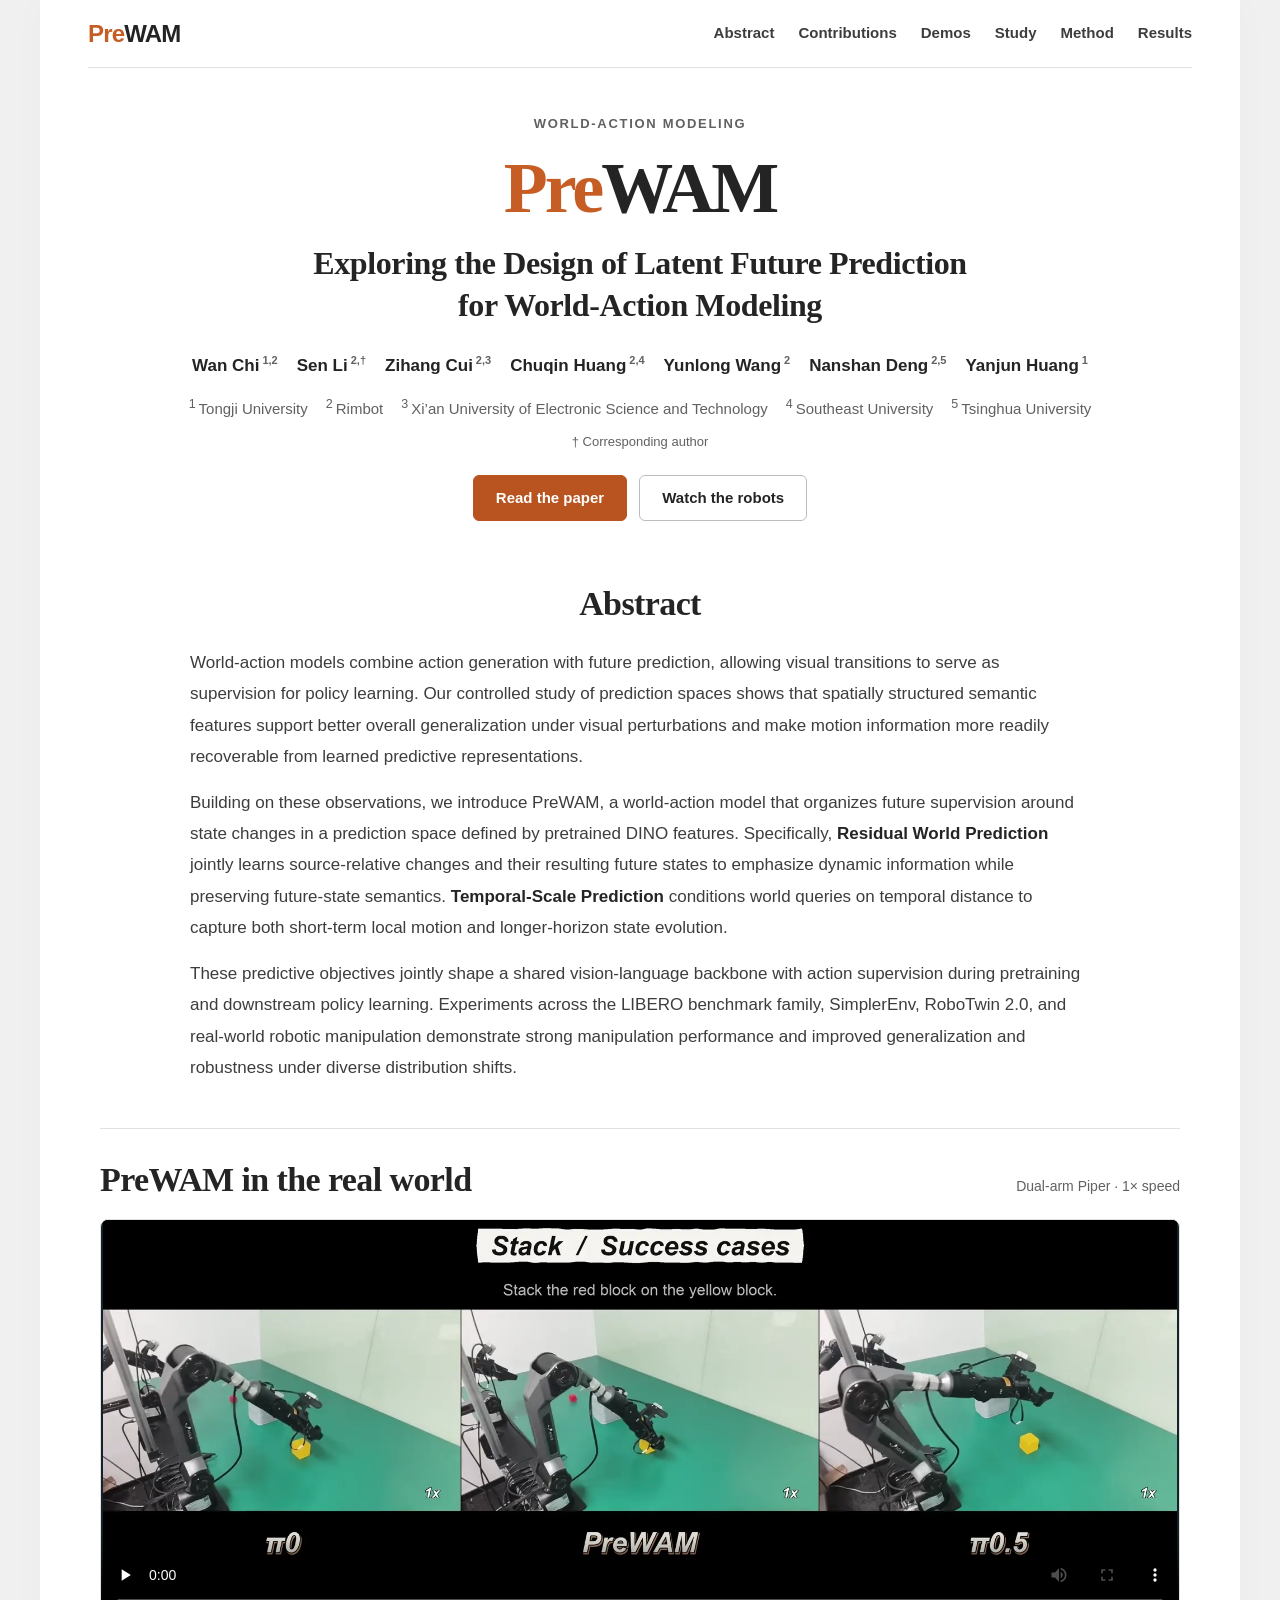
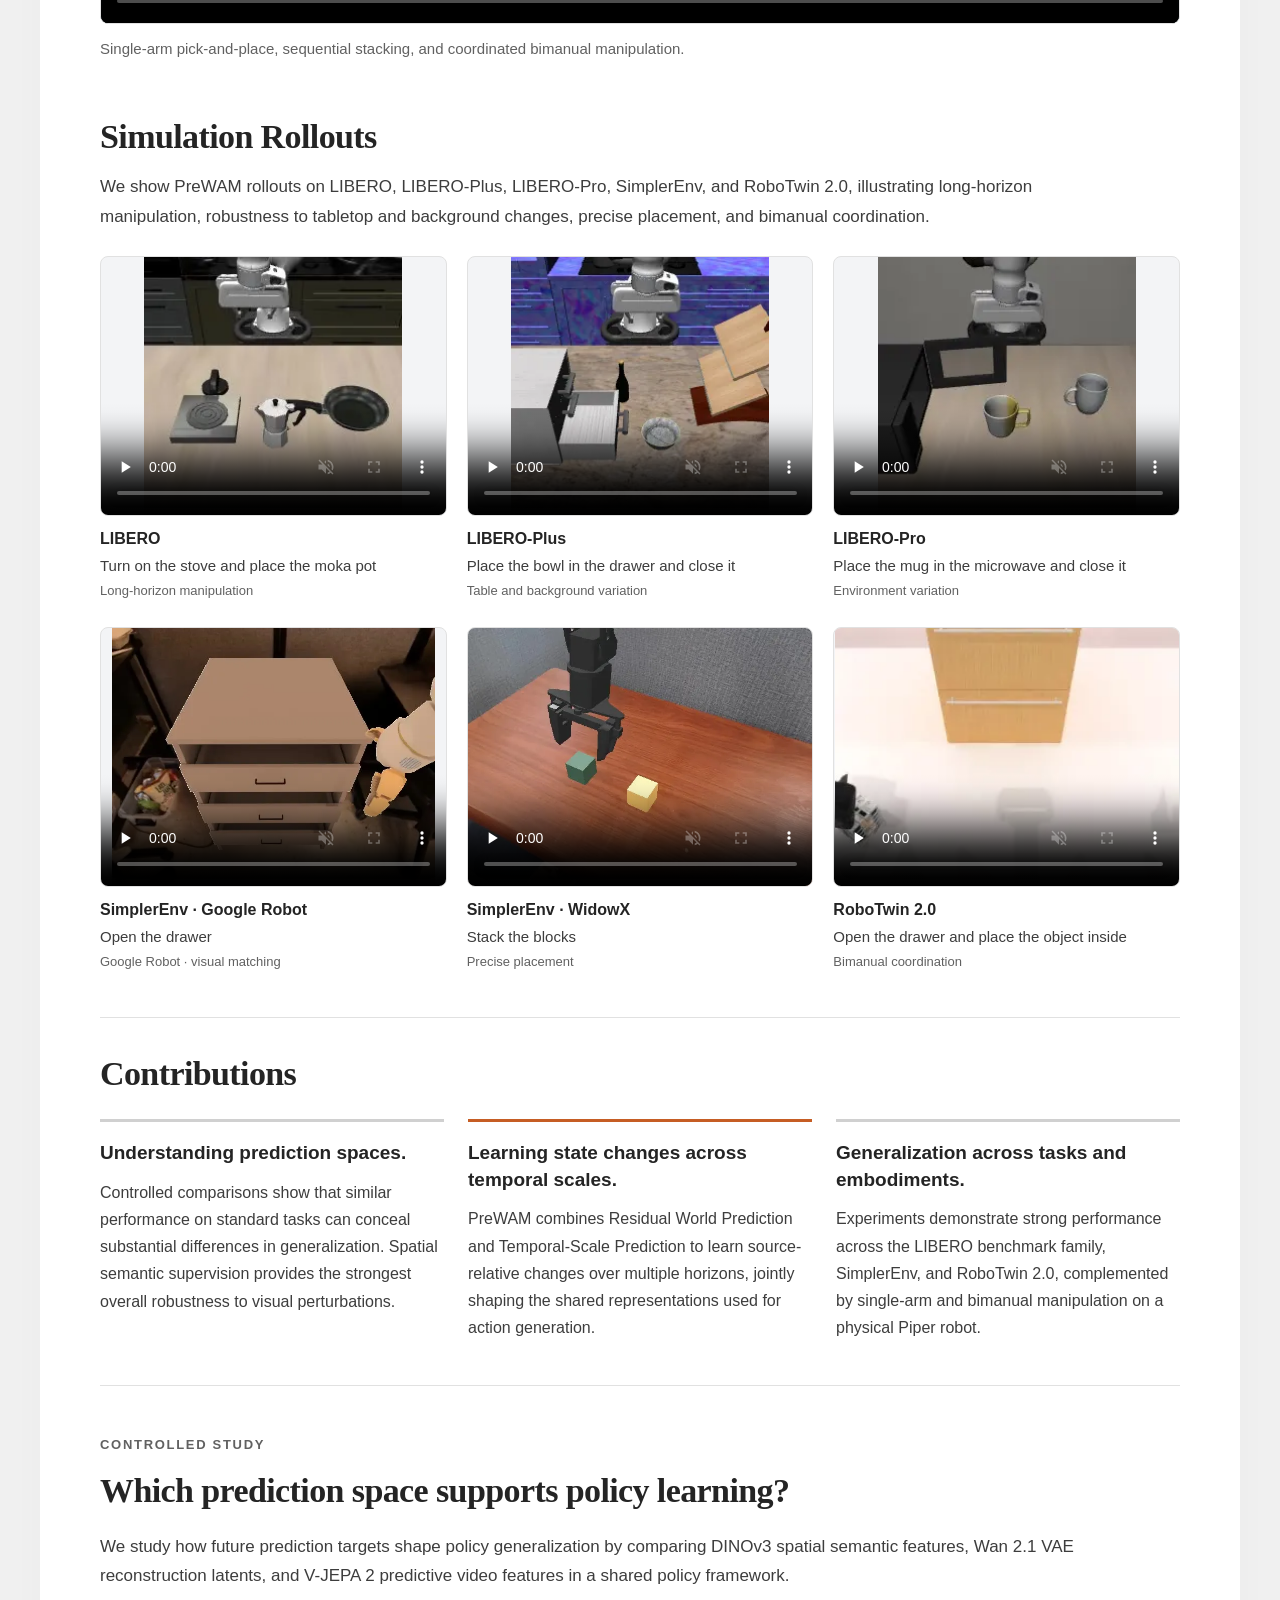
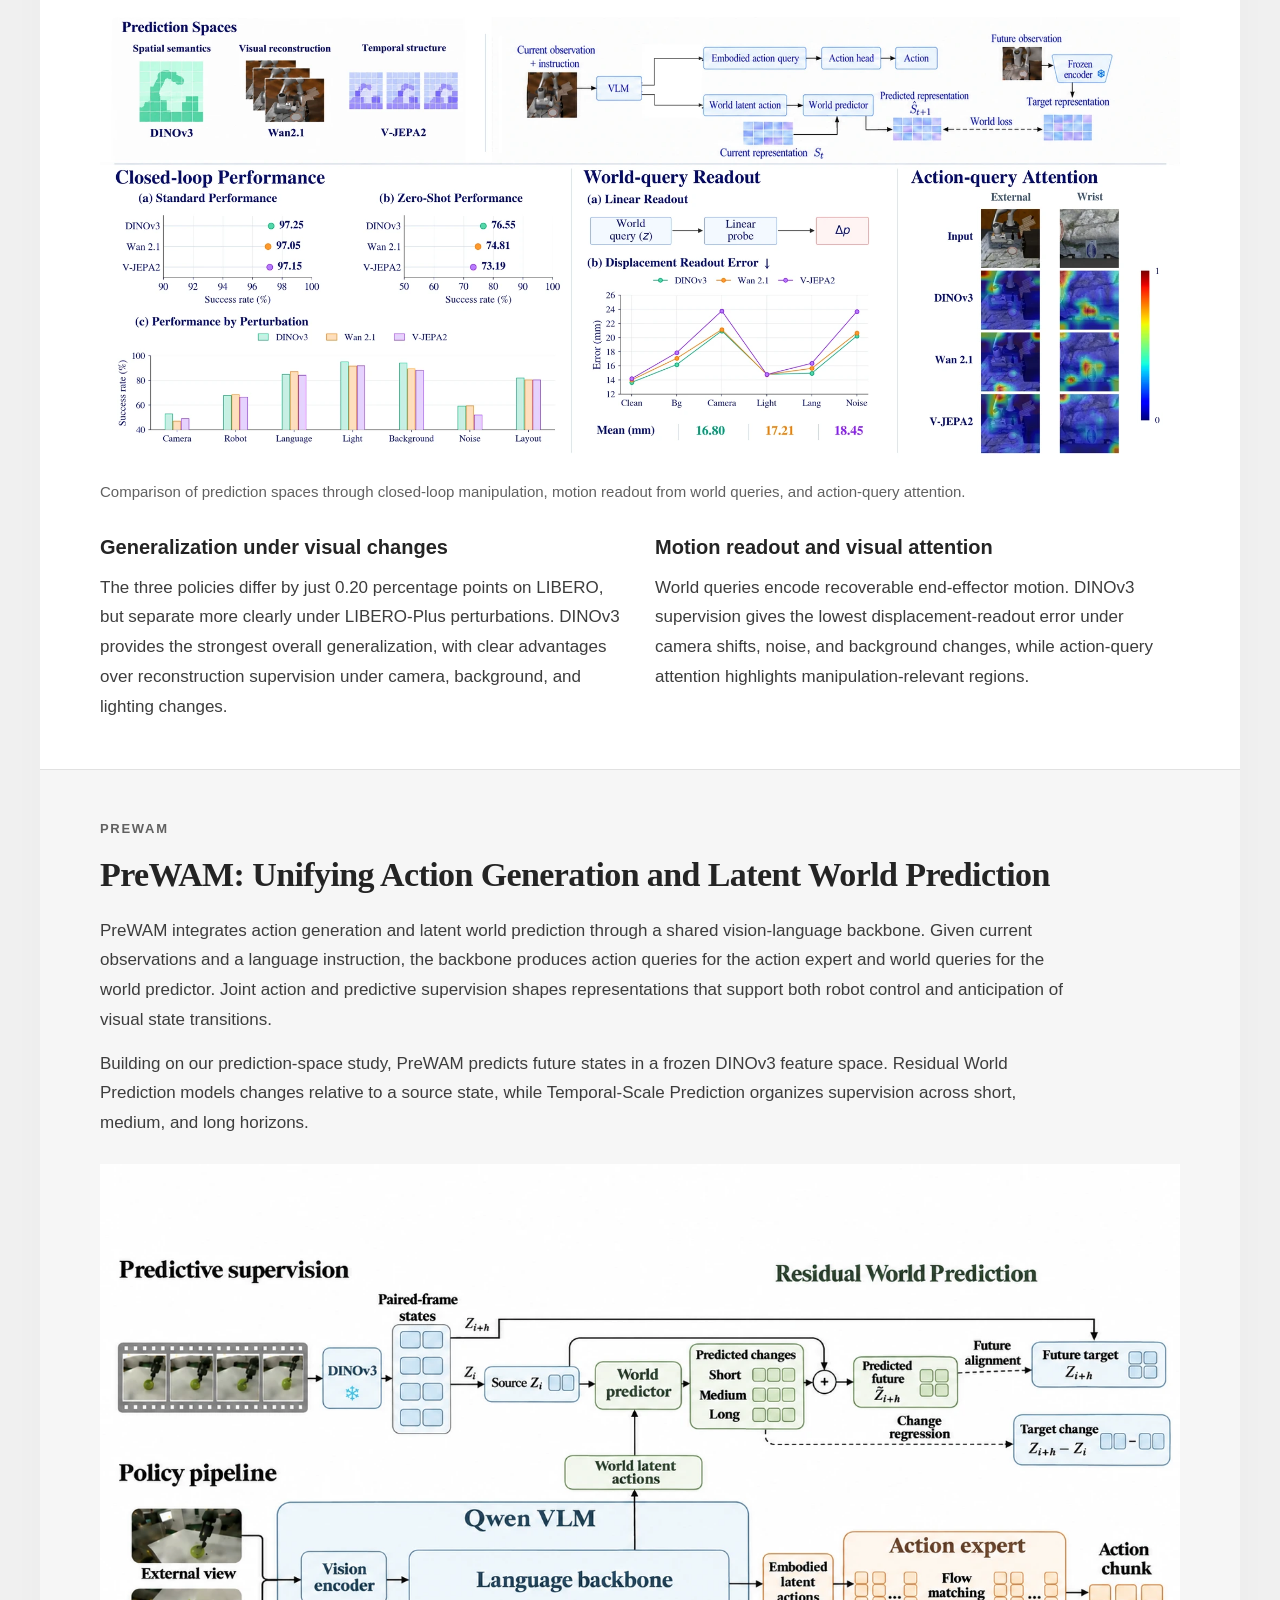
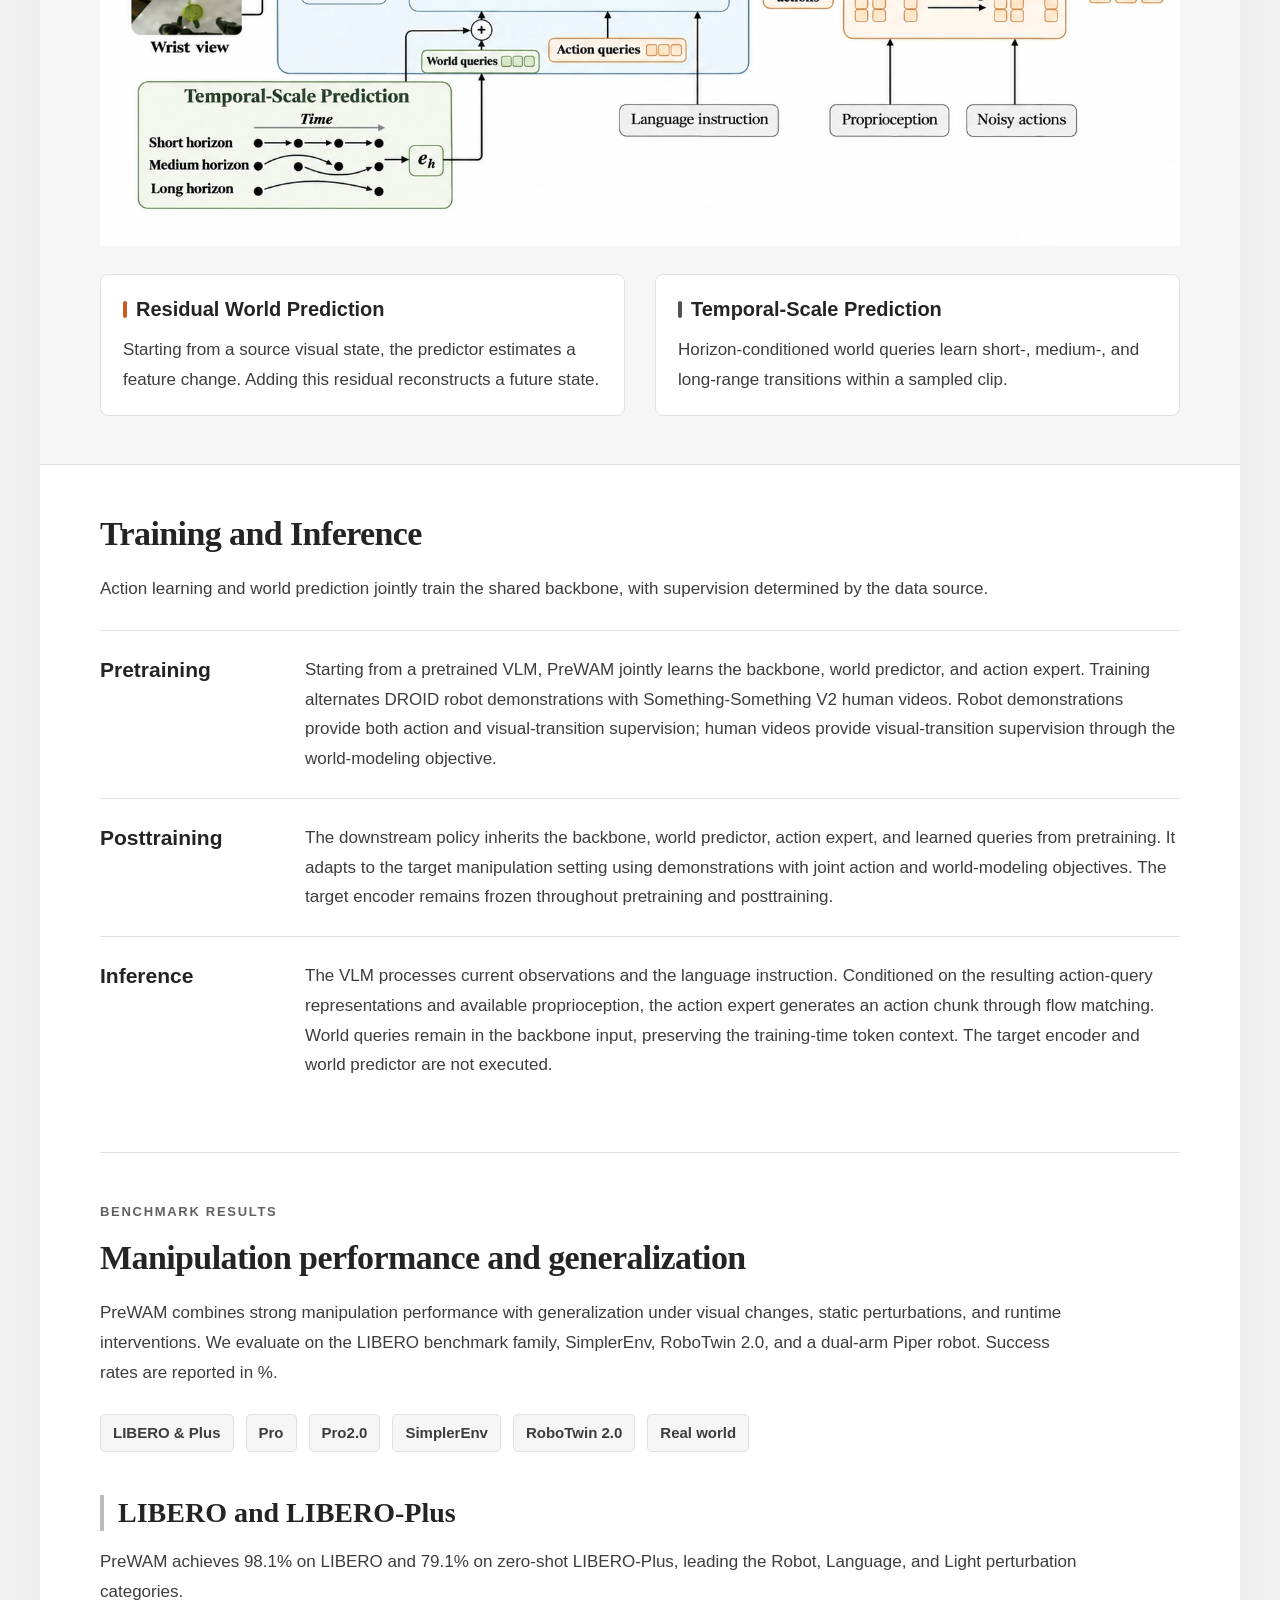
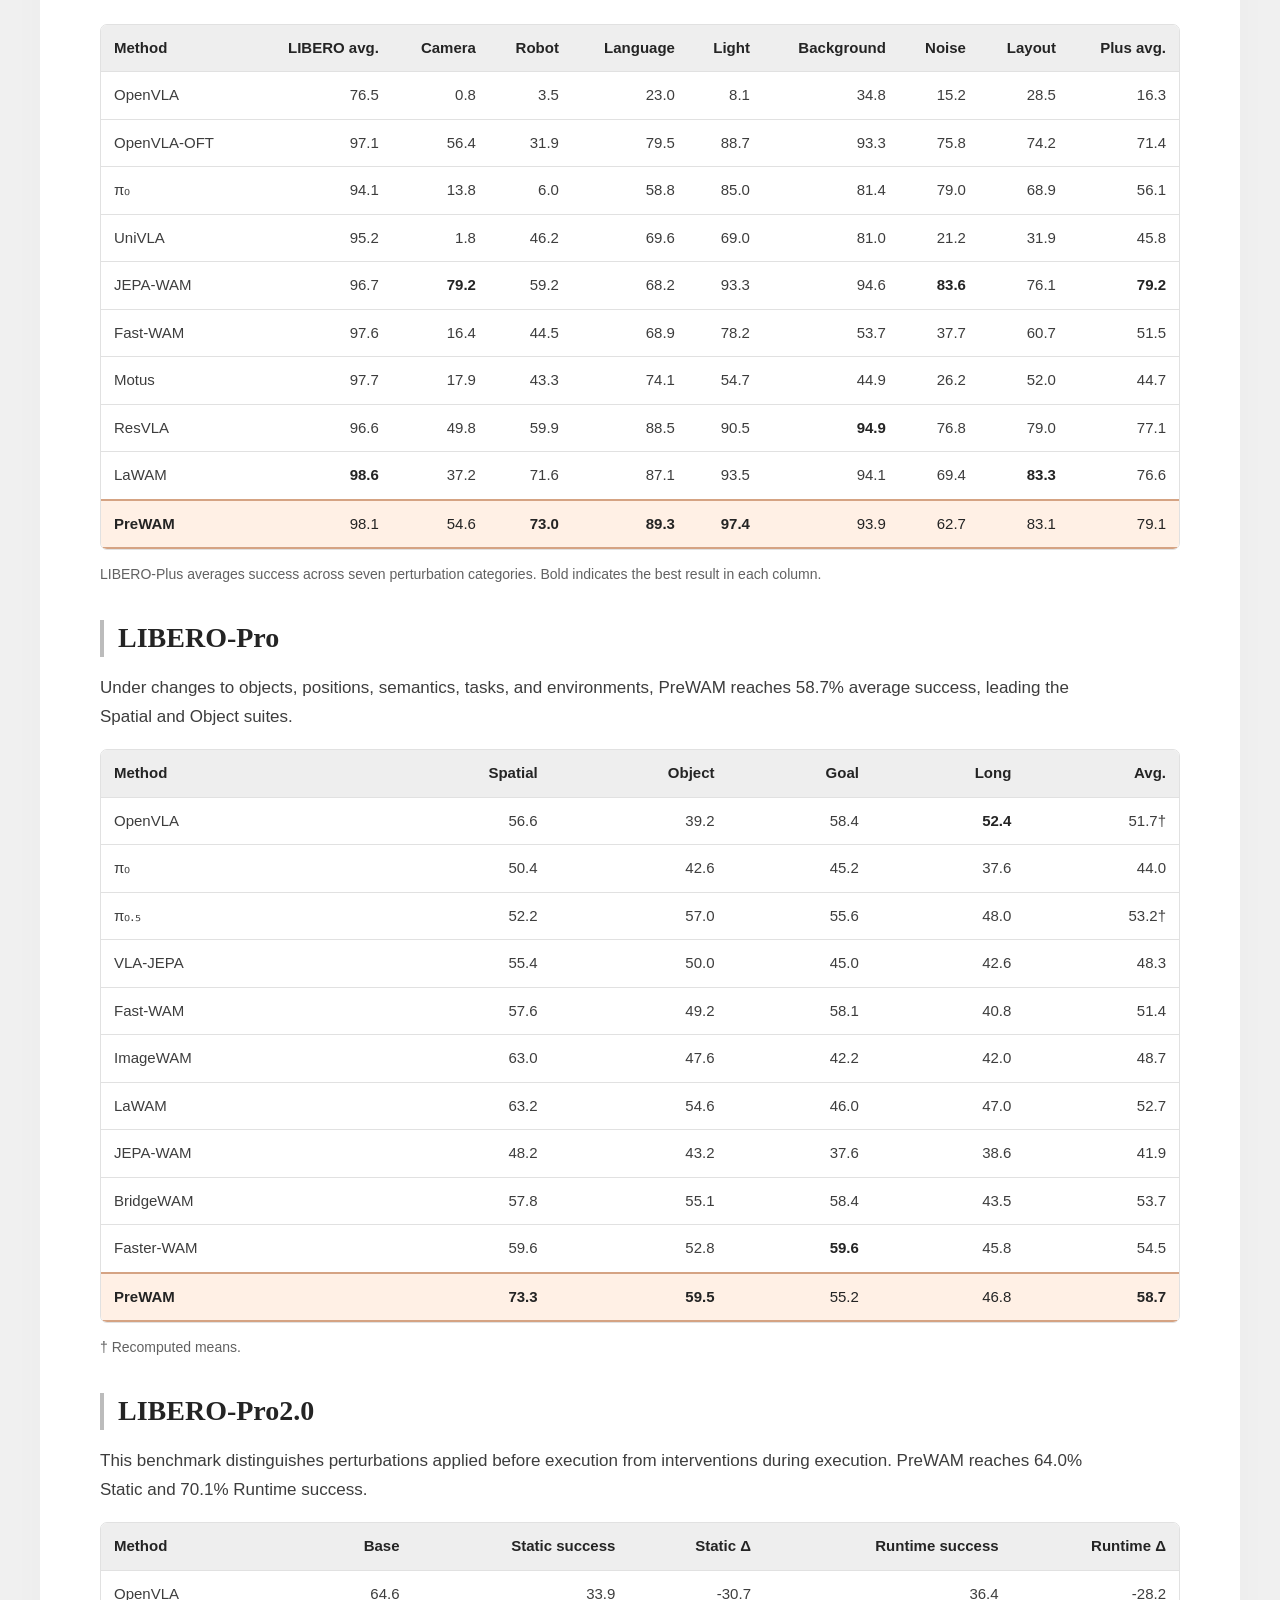
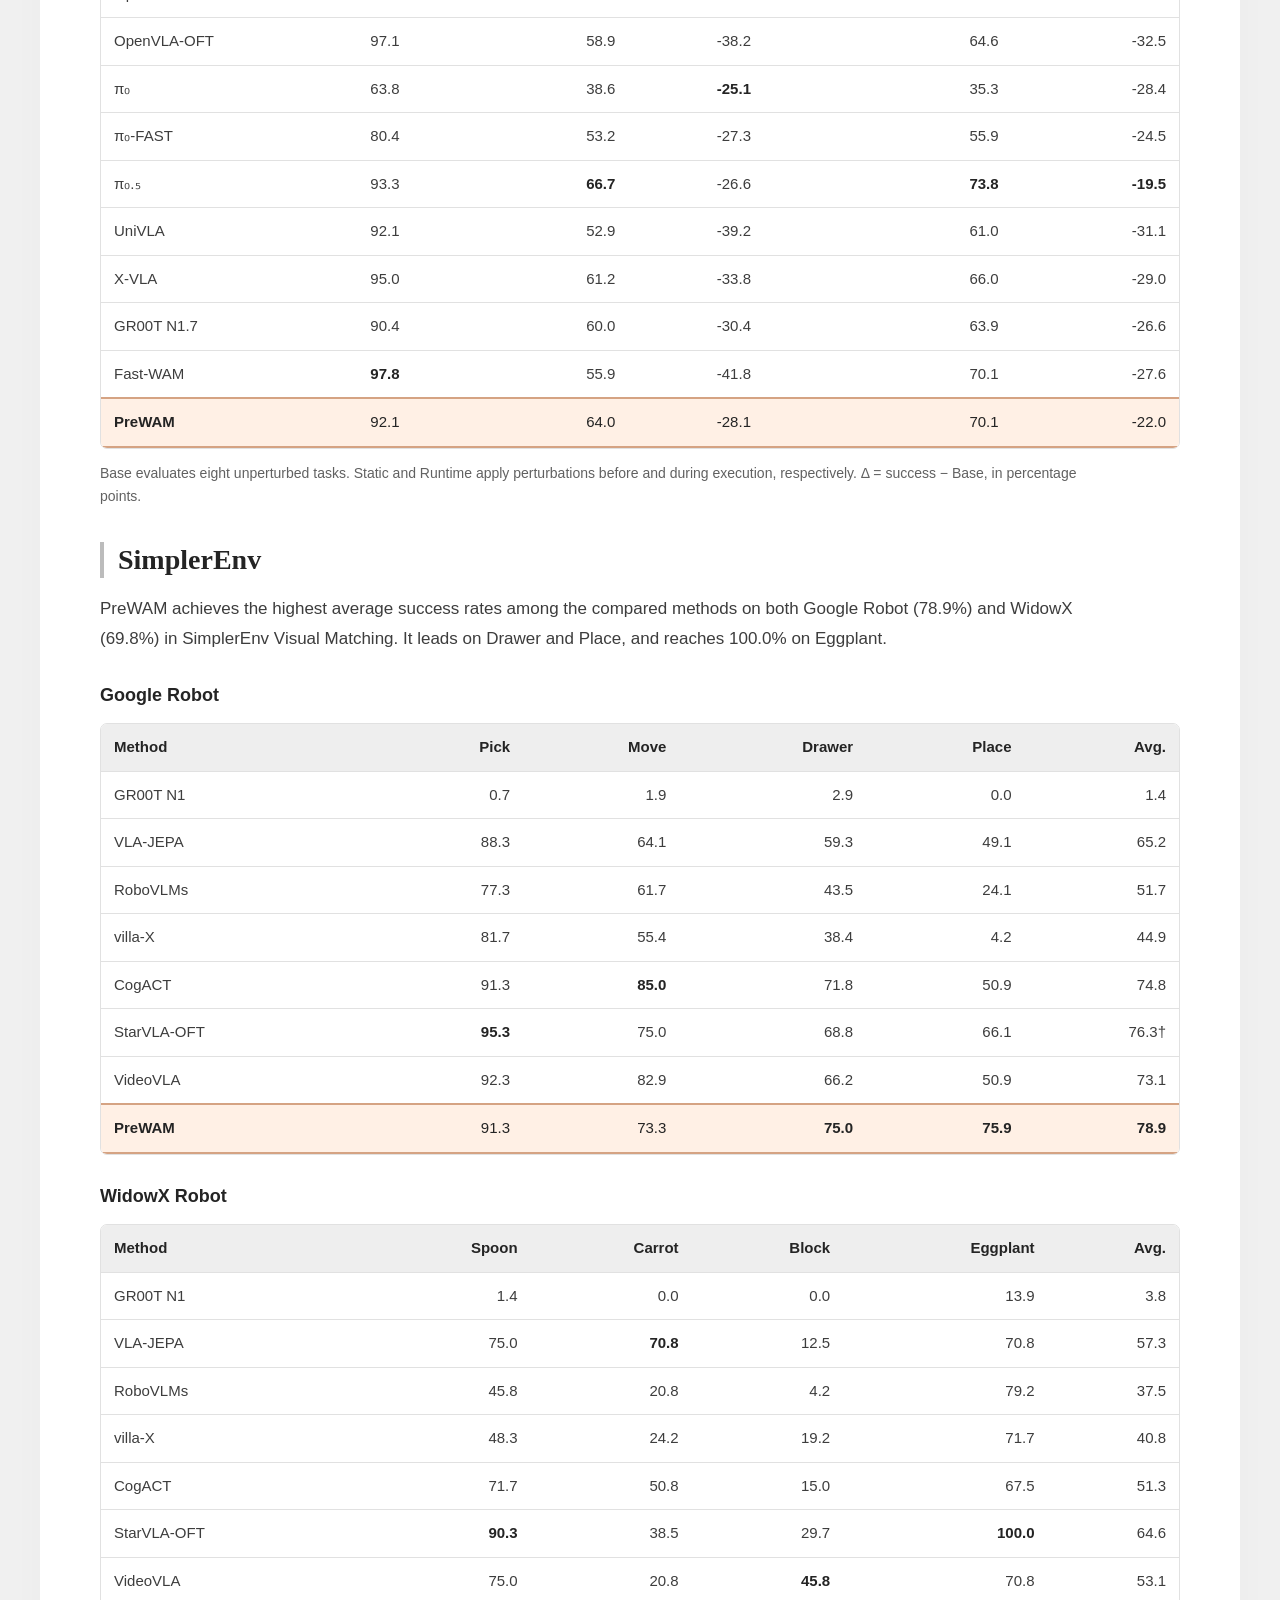
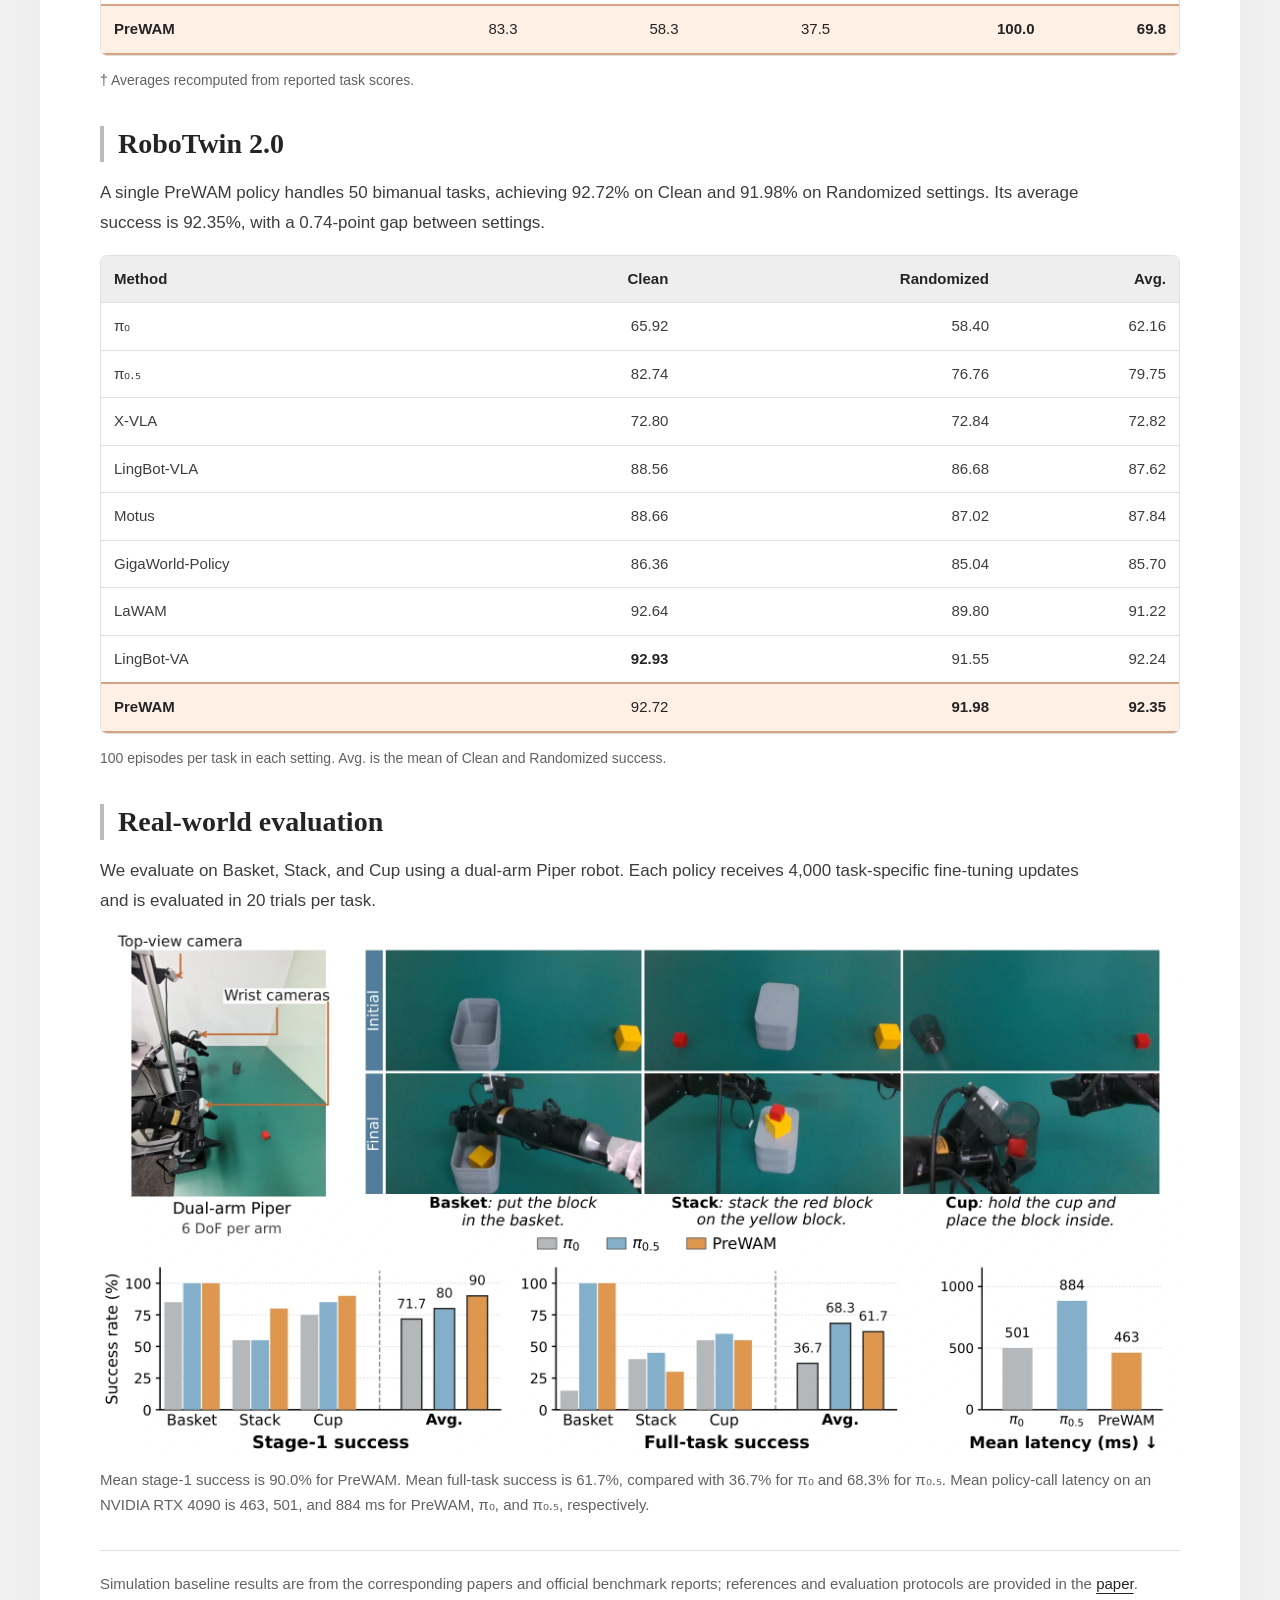
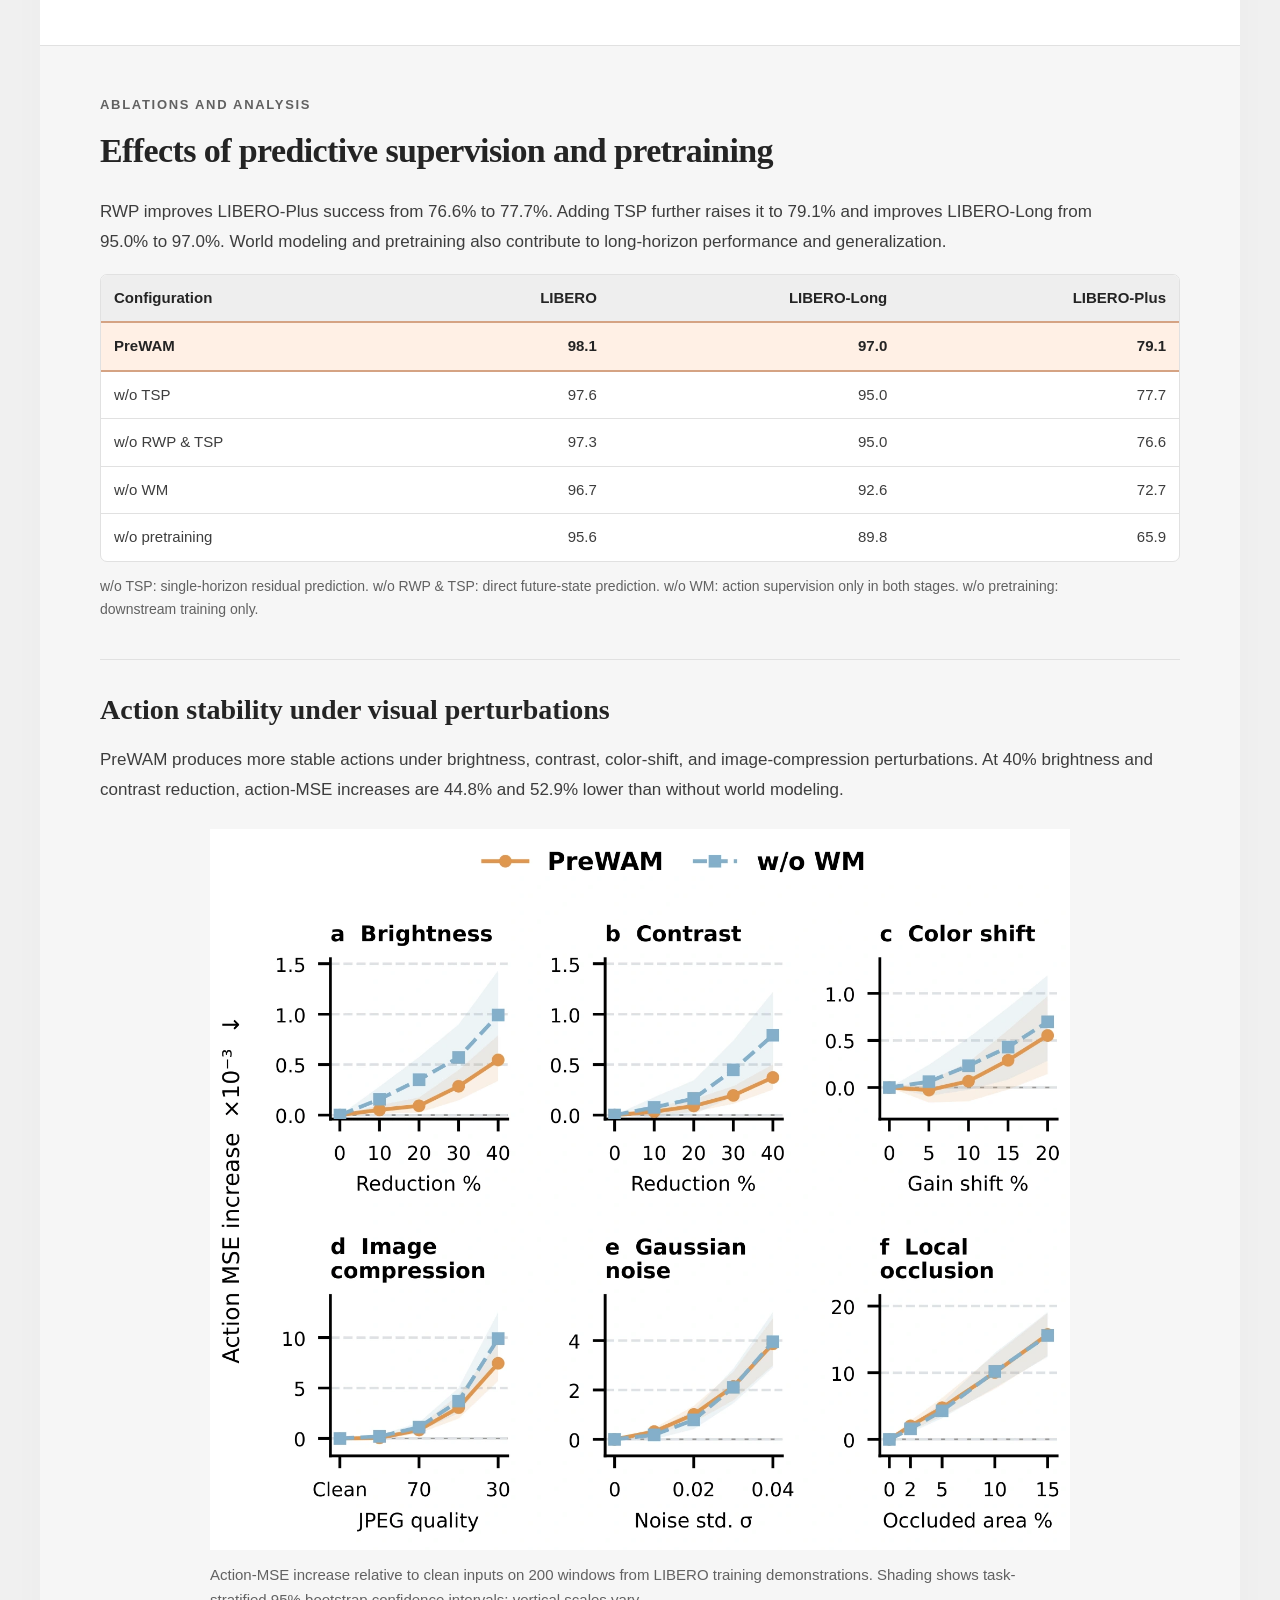
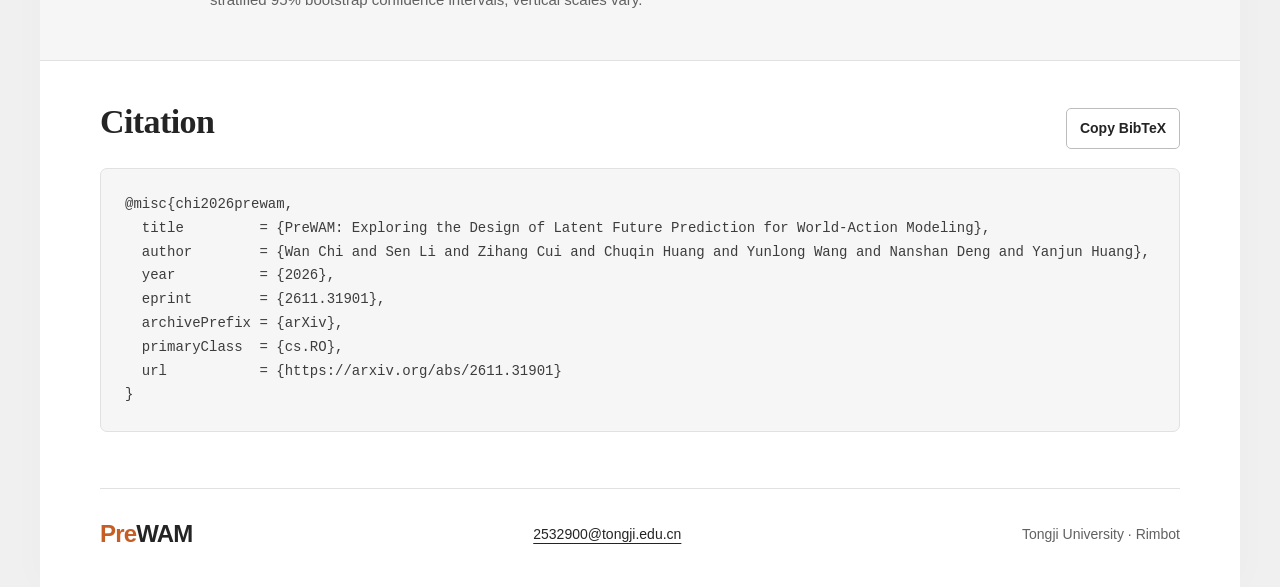
==== commit cf17e342: "Use charcoal text and restrained burnt-orange accents" ====
--- a/index.html
+++ b/index.html
@@ -5,14 +5,14 @@
 <meta charset="utf-8"/>
 <meta content="width=device-width, initial-scale=1" name="viewport"/>
 <meta content="PreWAM: Exploring the Design of Latent Future Prediction for World-Action Modeling. Research, robot demonstrations, and evaluation results." name="description"/>
-<meta content="#245b83" name="theme-color"/>
+<meta content="#c65d24" name="theme-color"/>
 <meta content="PreWAM — Latent Future Prediction for World-Action Modeling" property="og:title"/>
 <meta content="Exploring what to predict, and how to predict it, for robot policies." property="og:description"/>
 <meta content="website" property="og:type"/>
 <meta content="https://newbrains1.github.io/PreWAM/assets/images/real-world-poster.webp" property="og:image"/>
 <title>PreWAM · World-Action Modeling</title>
-<link href="favicon.svg" rel="icon" type="image/svg+xml"/>
-<link href="styles.css?v=20261127" rel="stylesheet"/>
+<link href="favicon.svg?v=20261127-orange" rel="icon" type="image/svg+xml"/>
+<link href="styles.css?v=20261127-orange" rel="stylesheet"/>
 <script defer="" src="script.js"></script>
 </head>
 <body>
--- a/styles.css
+++ b/styles.css
@@ -1,24 +1,24 @@
-/* PreWAM — research page. Blue/orange accents, clear editorial hierarchy. */
+/* PreWAM — research page. Charcoal text and restrained burnt-orange accents, clear editorial hierarchy. */
 :root {
-  --ink: #202d3a;
-  --body: #354353;
-  --muted: #556476;
-  --blue: #245b83;
-  --blue-dark: #184262;
-  --orange: #b76832;
+  --ink: #242424;
+  --body: #3d3d3d;
+  --muted: #616161;
+  --accent: #c65d24;
+  --accent-dark: #a74718;
+  --accent-button: #b95320;
   --paper: #fff;
-  --line: #dce3e9;
-  --soft: #f4f7fa;
+  --line: #e1e1e1;
+  --soft: #f6f6f6;
   --width: 1080px;
 }
 * { box-sizing: border-box; }
-html { scroll-behavior: smooth; scroll-padding-top: 90px; background: #eef1f5; }
+html { scroll-behavior: smooth; scroll-padding-top: 90px; background: #f0f0f0; }
 body { margin: 0; color: var(--body); font-family: Arial, Helvetica, sans-serif; font-size: 1.0625rem; line-height: 1.75; -webkit-font-smoothing: antialiased; }
-.page-shell { max-width: 1200px; margin: 0 auto; padding: 0 48px; background: var(--paper); box-shadow: 0 0 36px #24364b06; }
+.page-shell { max-width: 1200px; margin: 0 auto; padding: 0 48px; background: var(--paper); box-shadow: 0 0 36px #00000006; }
 .page-width { max-width: var(--width); width: 100%; margin-inline: auto; }
-a { color: var(--blue); text-underline-offset: 4px; }
-a:hover { color: var(--blue-dark); }
-a:focus-visible, button:focus-visible, video:focus-visible, .table-scroll:focus-visible { outline: 3px solid var(--orange); outline-offset: 4px; }
+a { color: var(--ink); text-underline-offset: 4px; }
+a:hover { color: var(--accent-dark); }
+a:focus-visible, button:focus-visible, video:focus-visible, .table-scroll:focus-visible { outline: 3px solid var(--accent); outline-offset: 4px; }
 button { font: inherit; cursor: pointer; }
 h1, h2, h3, h4, p { margin-top: 0; }
 h1, h2, h3, h4, strong { color: var(--ink); }
@@ -30,34 +30,34 @@
 .caption, figcaption { margin: 13px 0 0; font-size: .9375rem; line-height: 1.65; color: var(--muted); }
 /* Navigation and paper masthead. */
 .site-header { position: sticky; top: 0; z-index: 20; min-height: 68px; display: flex; align-items: center; justify-content: space-between; gap: 24px; background: #fffffff5; backdrop-filter: blur(10px); border-bottom: 1px solid var(--line); }
-.wordmark { color: var(--blue); font-size: 1.5rem; font-weight: 700; letter-spacing: -.8px; text-decoration: none; }
+.wordmark { color: var(--accent); font-size: 1.5rem; font-weight: 700; letter-spacing: -.8px; text-decoration: none; }
 .wordmark span { color: var(--ink); }
 nav { display: flex; gap: 24px; font-size: .9375rem; font-weight: 600; }
 nav a { color: var(--body); text-decoration: none; }
-nav a:hover { color: var(--blue); }
+nav a:hover { color: var(--accent); }
 .hero { text-align: center; padding: 45px 0 32px; }
-.eyebrow, .section-label { margin: 0 0 13px; font-size: .8125rem; font-weight: 700; letter-spacing: 1.7px; color: var(--blue); }
+.eyebrow, .section-label { margin: 0 0 13px; font-size: .8125rem; font-weight: 700; letter-spacing: 1.7px; color: var(--muted); }
 h1 { margin-bottom: 24px; }
-.project-name { display: block; margin-bottom: 15px; color: var(--blue); font-family: Georgia, 'Times New Roman', serif; font-size: 4.5rem; line-height: 1.1; font-weight: 700; letter-spacing: -3px; }
+.project-name { display: block; margin-bottom: 15px; color: var(--accent); font-family: Georgia, 'Times New Roman', serif; font-size: 4.5rem; line-height: 1.1; font-weight: 700; letter-spacing: -3px; }
 .project-name span { color: var(--ink); }
 .paper-title { display: block; font-family: Georgia, 'Times New Roman', serif; font-size: 2rem; line-height: 1.3; font-weight: 700; letter-spacing: -.4px; }
 .authors { display: flex; flex-wrap: wrap; justify-content: center; gap: 5px 19px; margin: 25px auto 13px; color: var(--ink); font-size: 1.0625rem; font-weight: 600; }
 .authors a { text-decoration: none; }
-.authors sup { font-size: .6875rem; margin-left: 3px; color: var(--blue); }
+.authors sup { font-size: .6875rem; margin-left: 3px; color: var(--muted); }
 .affiliations { display: flex; flex-wrap: wrap; justify-content: center; gap: 4px 18px; max-width: 1000px; margin: auto; font-size: .9375rem; line-height: 1.7; color: var(--muted); }
 .affiliations sup { margin-right: 3px; }
 .correspondence { margin: 10px 0 21px; color: var(--muted); font-size: .8125rem; }
 .paper-links { display: flex; justify-content: center; flex-wrap: wrap; gap: 12px; }
-.paper-links a { padding: 9px 22px; border: 1px solid var(--blue); border-radius: 6px; font-size: .9375rem; font-weight: 600; text-decoration: none; }
-.paper-links .paper-link { color: white; background: var(--blue); }
-.paper-links .paper-link:hover { background: var(--blue-dark); }
-.paper-links a:not(.paper-link):hover { background: #edf4f9; }
+.paper-links a { padding: 9px 22px; border: 1px solid #bcbcbc; border-radius: 6px; font-size: .9375rem; font-weight: 600; text-decoration: none; }
+.paper-links .paper-link { color: white; background: var(--accent-button); border-color: var(--accent-button); }
+.paper-links .paper-link:hover { background: var(--accent-dark); }
+.paper-links a:not(.paper-link):hover { background: #fff3e9; }
 /* Abstract and demonstrations. */
 .abstract-section { max-width: 900px; padding: 30px 0 44px; }
 .abstract-section h2 { text-align: center; margin-bottom: 22px; }
 .abstract-section p { margin-bottom: 14px; font-size: 1.0625rem; line-height: 1.85; }
 .abstract-section p:last-child { margin-bottom: 0; }
-.abstract-section strong { color: var(--blue-dark); }
+.abstract-section strong { color: var(--ink); }
 .demonstration { padding: 30px 0 36px; border-top: 1px solid var(--line); }
 .section-line { display: flex; align-items: baseline; justify-content: space-between; gap: 15px; margin-bottom: 19px; }
 .section-line h2 { margin: 0; }
@@ -71,15 +71,15 @@
 .simulation-card video { aspect-ratio: 4 / 3; object-fit: contain; background: #f3f4f6; }
 .simulation-card figcaption { margin-top: 11px; line-height: 1.5; }
 .simulation-card figcaption strong, .simulation-card figcaption span, .simulation-card figcaption small { display: block; }
-.simulation-card figcaption strong { color: var(--blue-dark); font-size: 1rem; margin-bottom: 4px; }
+.simulation-card figcaption strong { color: var(--ink); font-size: 1rem; margin-bottom: 4px; }
 .simulation-card figcaption span { color: var(--body); font-size: .9375rem; }
 .simulation-card figcaption small { margin-top: 4px; color: var(--muted); font-size: .8125rem; }
 /* Contributions and the central research narrative. */
 .highlights-section { padding: 35px 0 44px; border-block: 1px solid var(--line); }
 .highlights-section h2 { margin-bottom: 25px; }
 .contributions-list { display: grid; grid-template-columns: repeat(3, minmax(0, 1fr)); gap: 24px; margin: 0; padding: 0; list-style: none; }
-.contributions-list li { padding: 18px 0 0; border-top: 3px solid var(--blue); font-size: 1rem; line-height: 1.7; }
-.contributions-list li:nth-child(2) { border-color: var(--orange); }
+.contributions-list li { padding: 18px 0 0; border-top: 3px solid #d0d0d0; font-size: 1rem; line-height: 1.7; }
+.contributions-list li:nth-child(2) { border-color: var(--accent); }
 .contributions-list strong { display: block; margin-bottom: 12px; font-size: 1.1875rem; line-height: 1.4; }
 .research-section { padding: 48px 0; }
 .section-heading { max-width: 980px; margin-bottom: 26px; }
@@ -92,19 +92,19 @@
 .method-band, .analysis-band { background: var(--soft); margin-inline: -48px; padding-inline: 48px; border-block: 1px solid var(--line); }
 .method-notes > div { padding: 20px 22px; background: white; border: 1px solid var(--line); border-radius: 8px; }
 .method-dot { display: inline-block; width: 4px; height: 17px; margin-right: 9px; vertical-align: -2px; border-radius: 2px; }
-.residual { background: var(--orange); }
-.temporal { background: var(--blue); }
+.residual { background: var(--accent); }
+.temporal { background: #505050; }
 .deployment-note { border-top: 1px solid var(--line); padding-top: 18px; margin-top: 24px; font-size: 1rem; }
 .training-section { border-bottom: 1px solid var(--line); }
 .training-stages article { display: grid; grid-template-columns: 175px 1fr; gap: 30px; padding: 24px 0; border-top: 1px solid var(--line); }
-.training-stages h3 { font-size: 1.3125rem; color: var(--blue-dark); margin: 0; }
+.training-stages h3 { font-size: 1.3125rem; color: var(--ink); margin: 0; }
 .training-stages p { margin: 0; }
 /* Results: full tables with restrained, readable emphasis. */
 .benchmark-nav { display: flex; flex-wrap: wrap; gap: 8px 12px; padding: 0 0 9px; font-size: .9375rem; }
 .benchmark-nav a { padding: 5px 12px; border: 1px solid var(--line); border-radius: 5px; background: var(--soft); text-decoration: none; }
-.benchmark-nav a:hover { border-color: var(--blue); background: #eaf2f8; }
+.benchmark-nav a:hover { border-color: var(--accent); background: #fff3e9; }
 .benchmark { margin-top: 34px; }
-.benchmark h3 { font-family: Georgia, 'Times New Roman', serif; font-size: 1.75rem; font-weight: 700; line-height: 1.3; padding-left: 14px; border-left: 4px solid var(--blue); margin-bottom: 16px; }
+.benchmark h3 { font-family: Georgia, 'Times New Roman', serif; font-size: 1.75rem; font-weight: 700; line-height: 1.3; padding-left: 14px; border-left: 4px solid #bcbcbc; margin-bottom: 16px; }
 .benchmark > p { max-width: 1000px; font-size: 1.0625rem; line-height: 1.75; }
 .benchmark h4 { font-size: 1.125rem; margin: 26px 0 12px; }
 .table-scroll { max-width: 100%; overflow-x: auto; border: 1px solid var(--line); border-radius: 7px; background: white; }
@@ -112,13 +112,13 @@
 th, td { padding: 12px 13px; border-bottom: 1px solid var(--line); }
 .benchmark-table th, .benchmark-table td { text-align: right; white-space: nowrap; }
 .benchmark-table tbody th, .benchmark-table thead th:first-child { text-align: left; }
-thead th { background: #e9eff5; color: var(--ink); font-weight: 700; }
+thead th { background: #eeeeee; color: var(--ink); font-weight: 700; }
 tbody th { font-weight: 400; }
 tbody td { color: var(--body); }
 tbody tr:last-child > * { border-bottom: 0; }
-.benchmark-table tbody tr:hover > * { background: #f4f7fa; }
-.benchmark-table .ours > *, .benchmark-table .ours:hover > * { background: #e5eff8; color: var(--blue-dark); border-top: 2px solid #93afc6; border-bottom: 2px solid #93afc6; }
-.benchmark-table .ours th, .benchmark-table .ours strong { color: var(--blue-dark); font-weight: 700; }
+.benchmark-table tbody tr:hover > * { background: #f6f6f6; }
+.benchmark-table .ours > *, .benchmark-table .ours:hover > * { background: #fff0e5; color: var(--ink); border-top: 2px solid #d5a383; border-bottom: 2px solid #d5a383; }
+.benchmark-table .ours th, .benchmark-table .ours strong { color: var(--ink); font-weight: 700; }
 .benchmark .table-note { font-size: .875rem; line-height: 1.65; color: var(--muted); margin: 13px 0 0; }
 .results-source { margin: 32px 0 0; padding-top: 20px; border-top: 1px solid var(--line); color: var(--muted); font-size: .9375rem; }
 #analyses .benchmark { margin-top: 20px; }
@@ -127,7 +127,7 @@
 .perturbation-figure { max-width: 860px; margin: 24px auto 0; }
 /* Citation and footer. */
 .citation-section { padding: 40px 0 25px; }
-.citation-section button { border: 1px solid #b9c7d4; border-radius: 5px; padding: 7px 13px; background: white; color: var(--blue-dark); font-size: .875rem; font-weight: 600; }
+.citation-section button { border: 1px solid #bcbcbc; border-radius: 5px; padding: 7px 13px; background: white; color: var(--ink); font-size: .875rem; font-weight: 600; }
 pre { margin: 0; padding: 24px; border: 1px solid var(--line); border-radius: 7px; background: var(--soft); overflow-x: auto; font-size: .875rem; line-height: 1.7; color: var(--body); }
 #copy-status { min-height: 24px; font-size: .875rem; margin: 7px 0 0; }
 footer { display: flex; flex-wrap: wrap; align-items: center; justify-content: space-between; gap: 14px; border-top: 1px solid var(--line); padding: 24px 0 32px; color: var(--muted); font-size: .875rem; }
